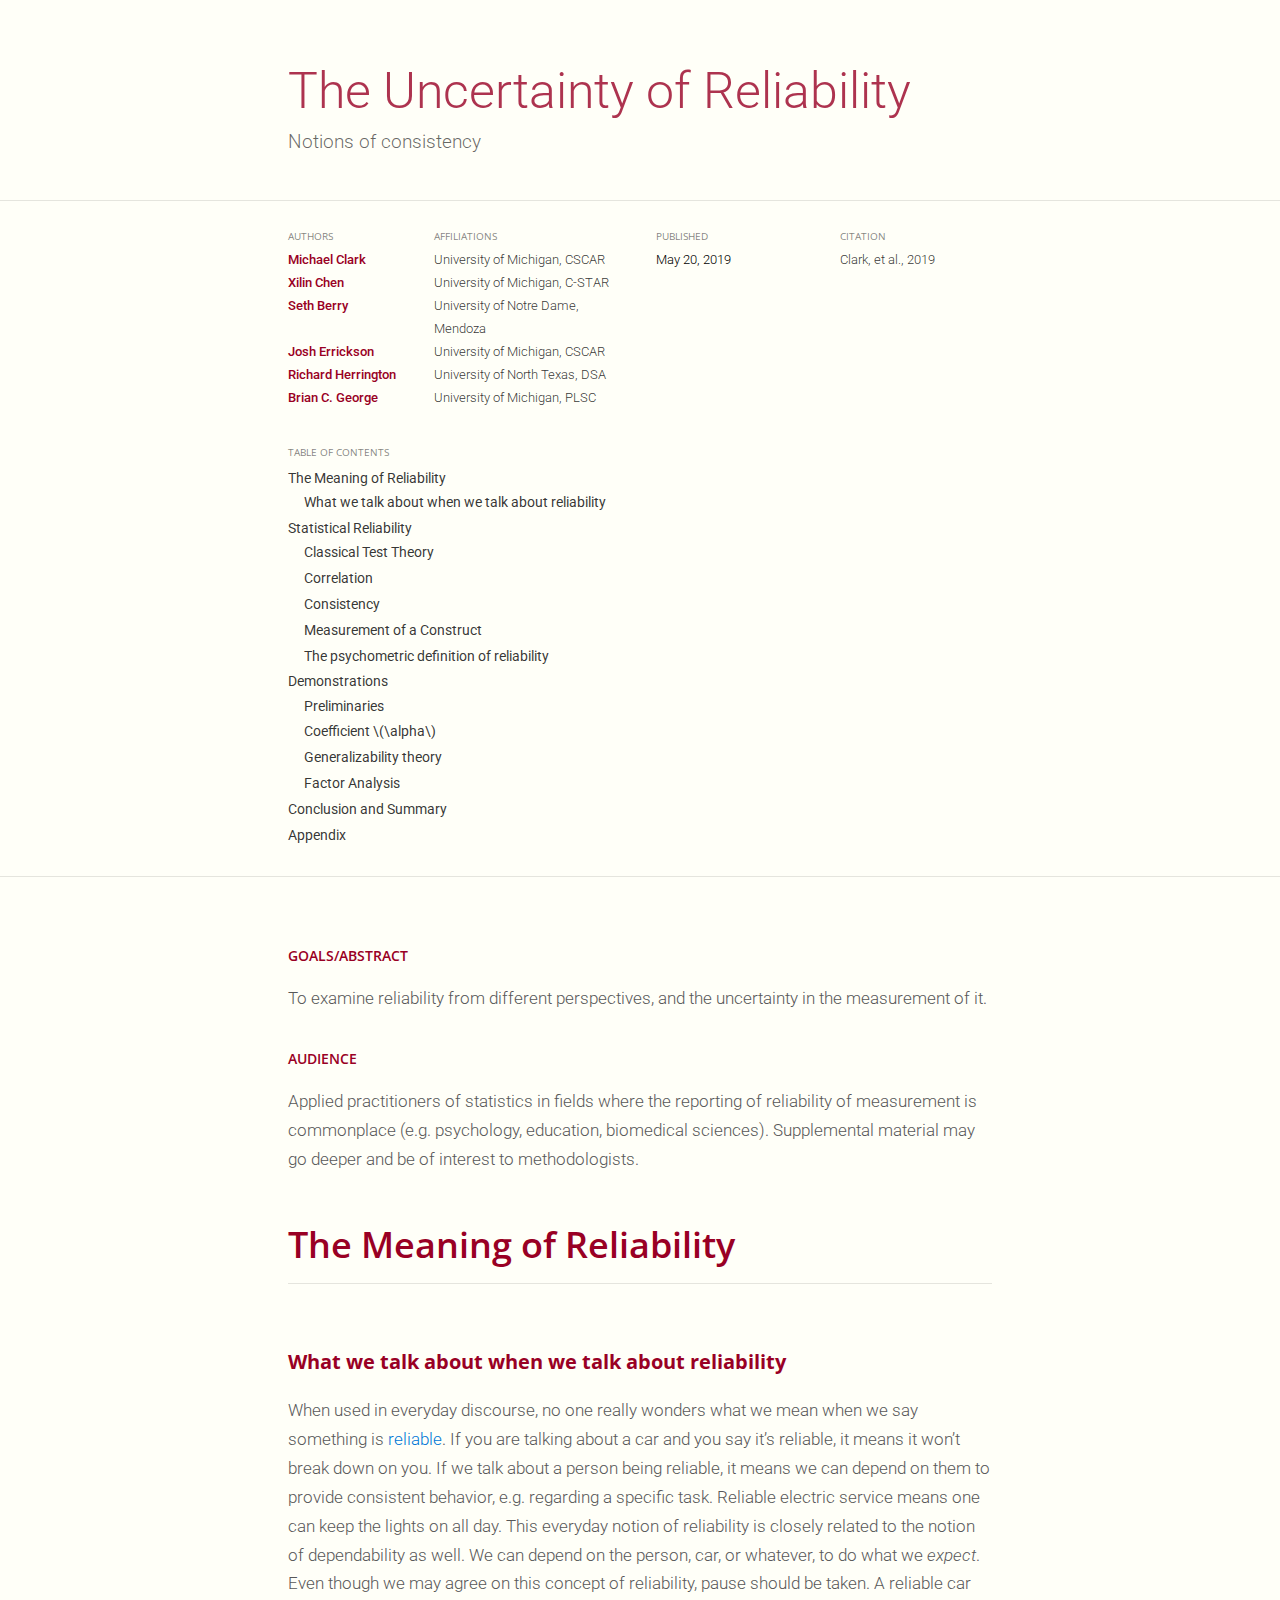
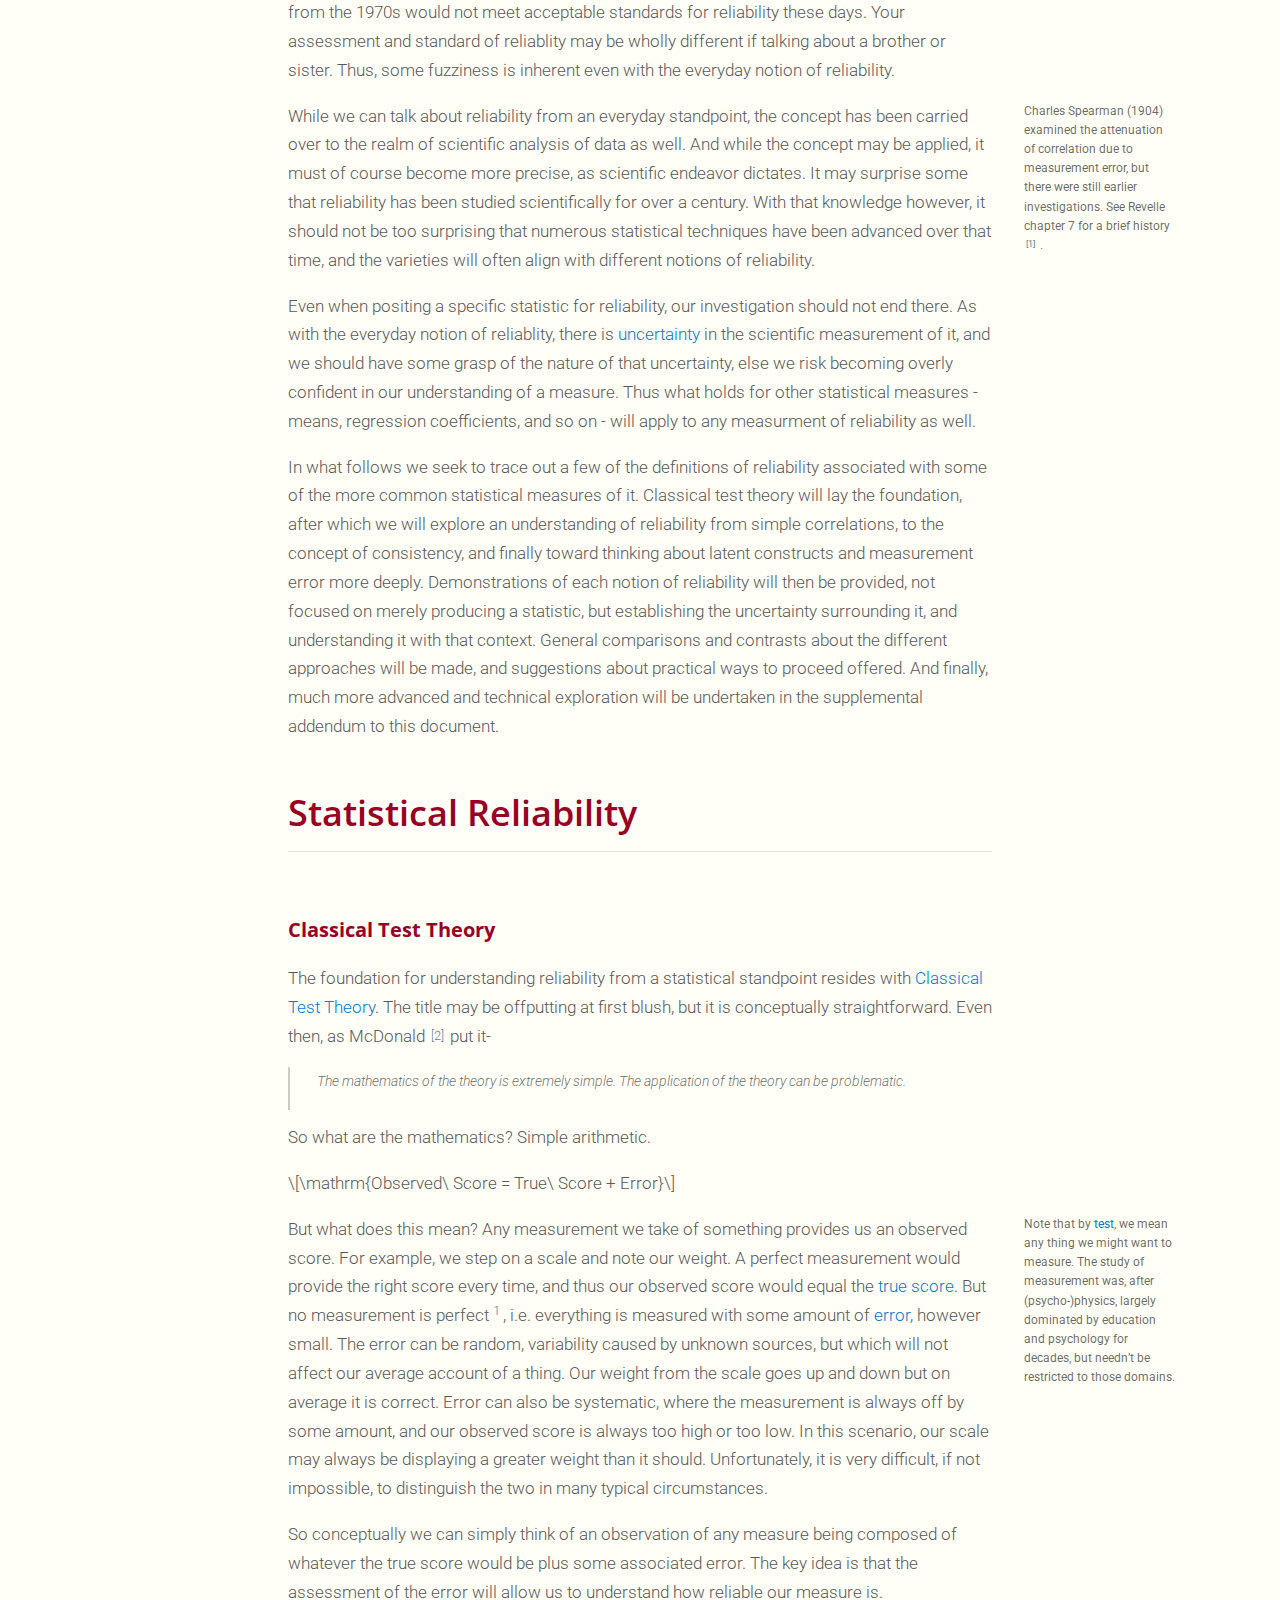
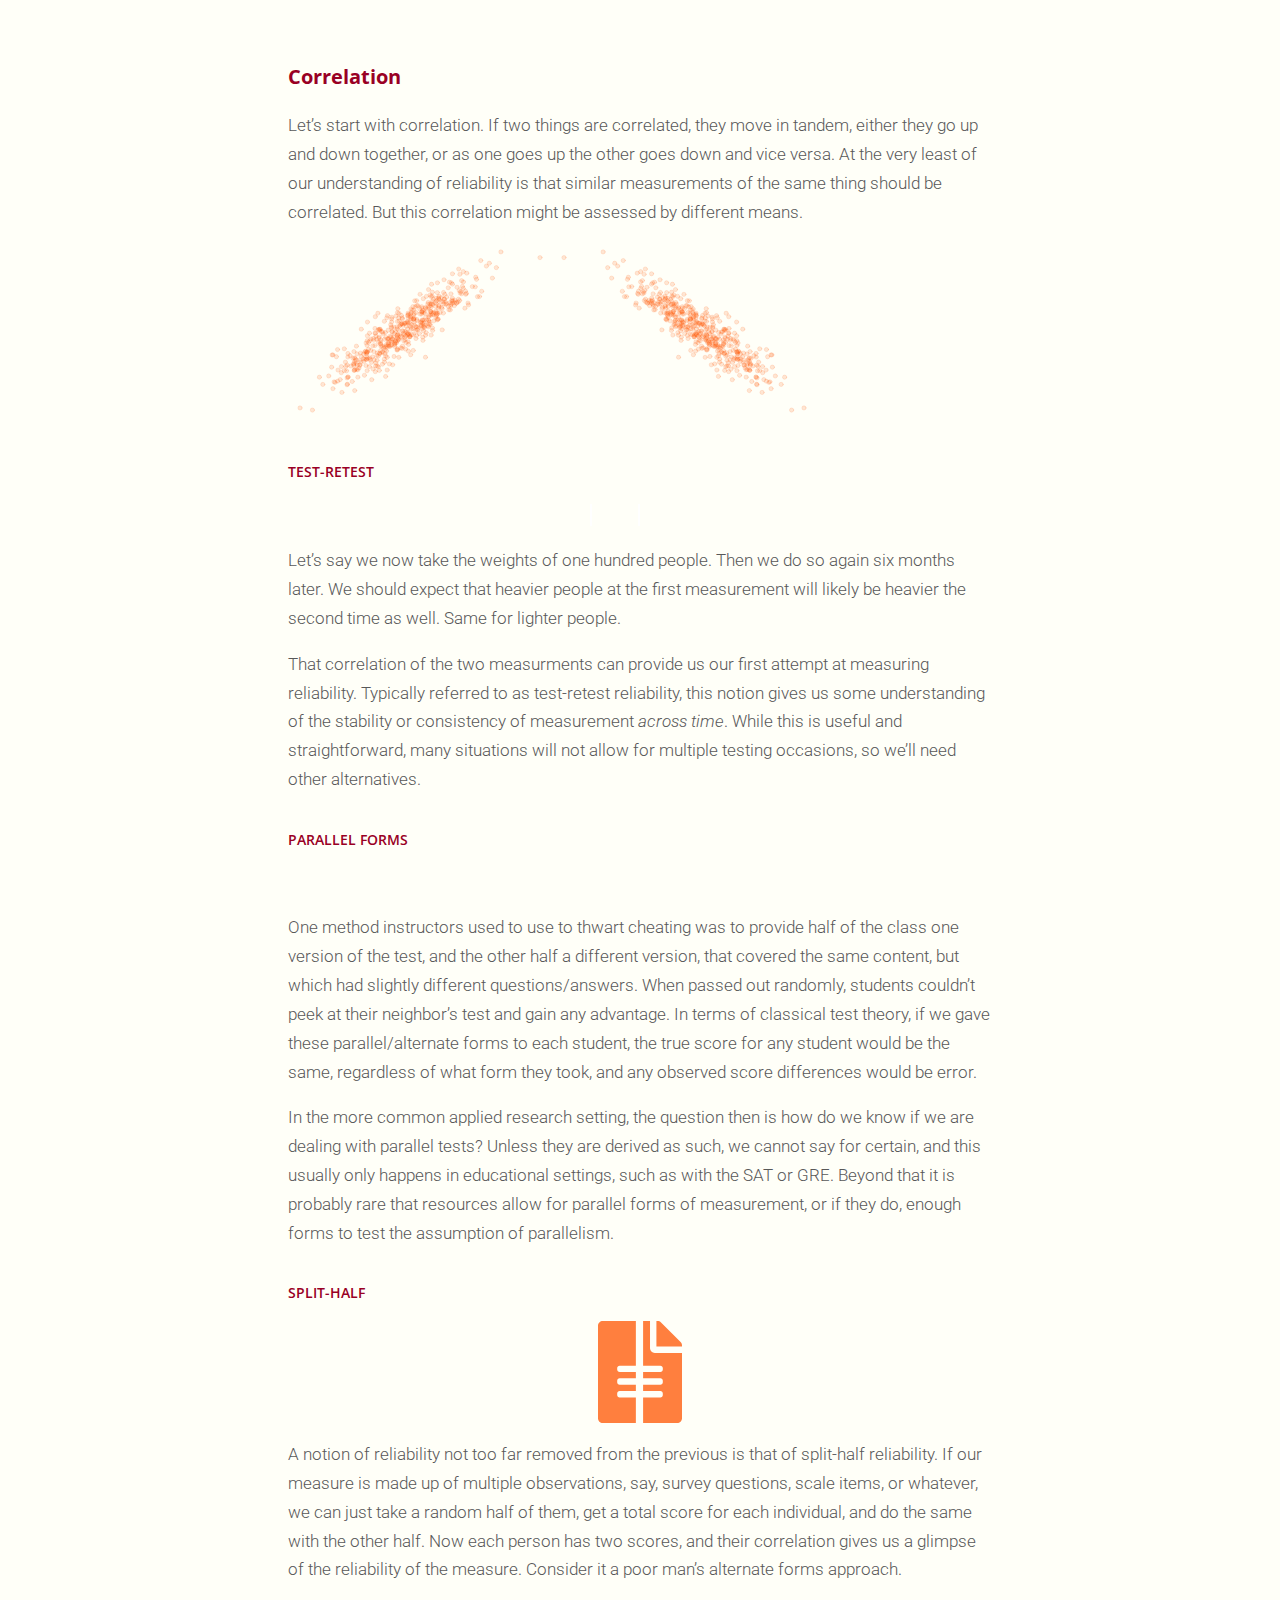
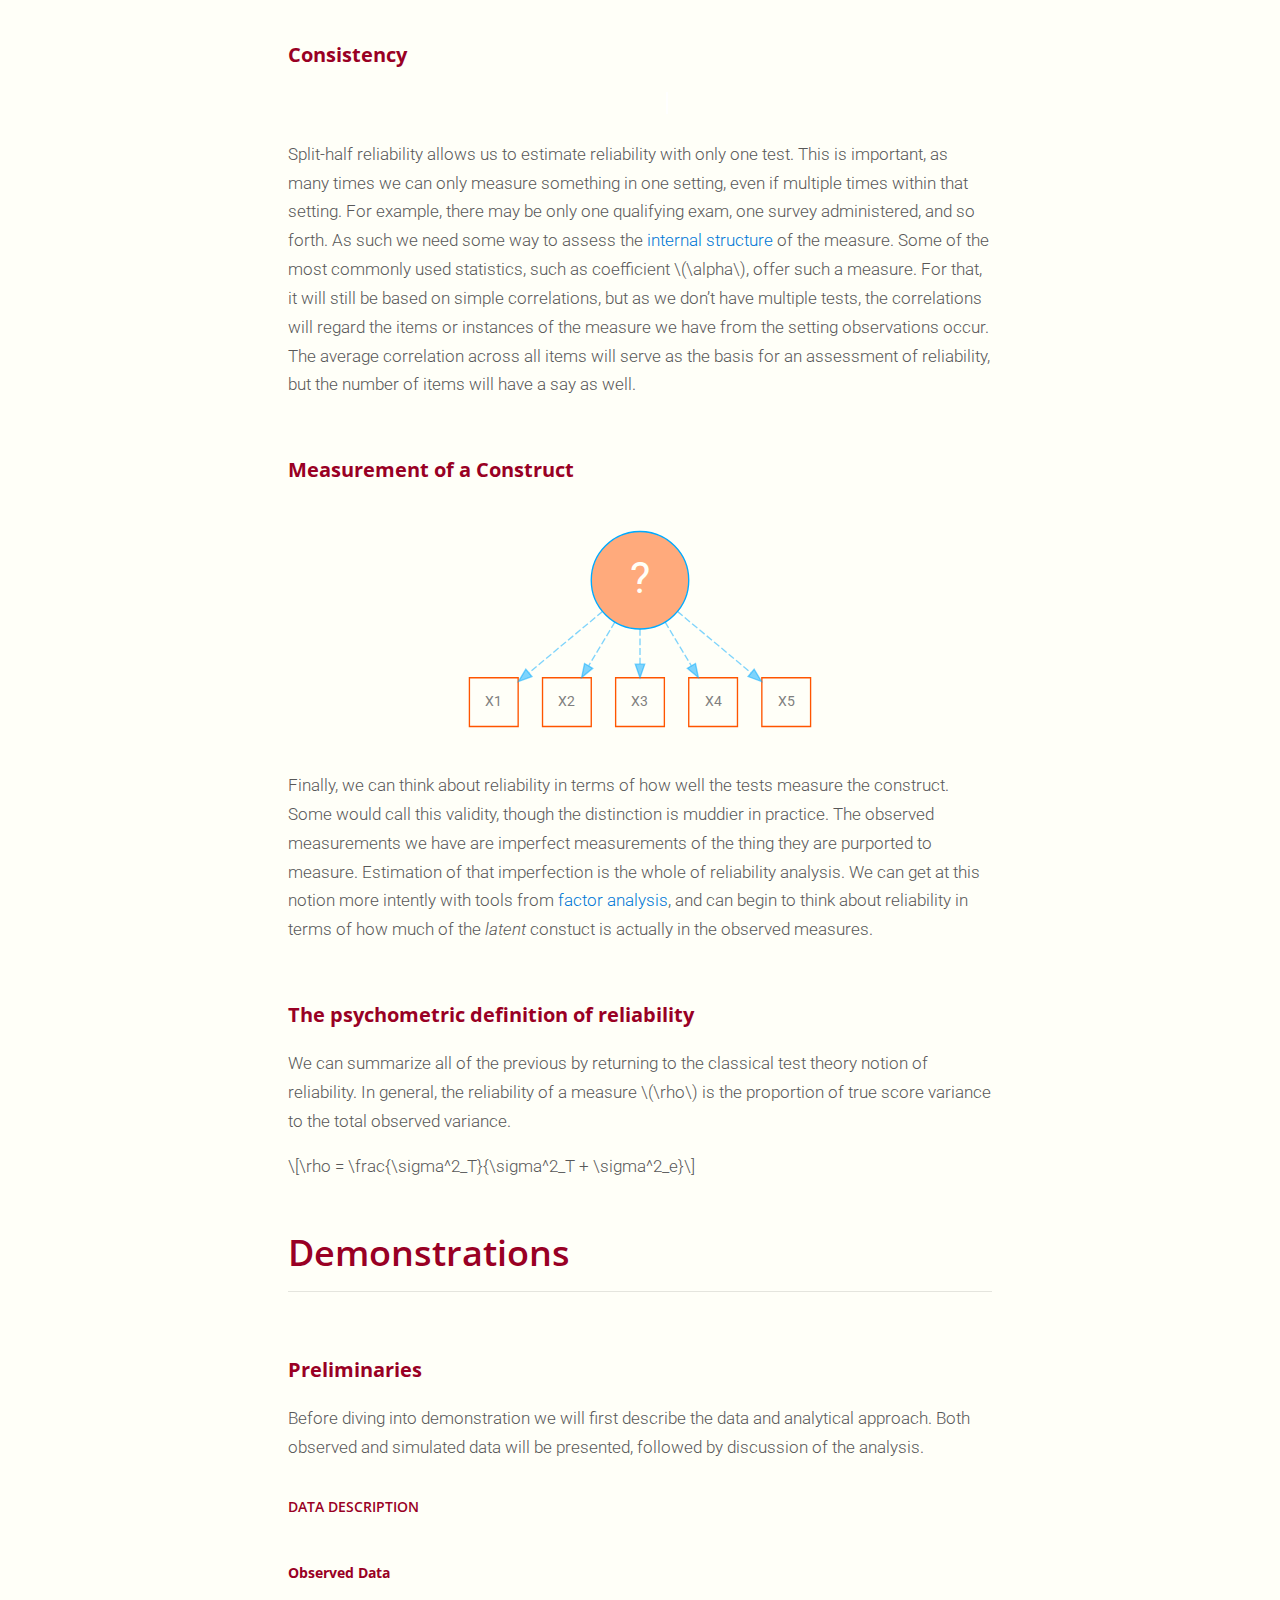
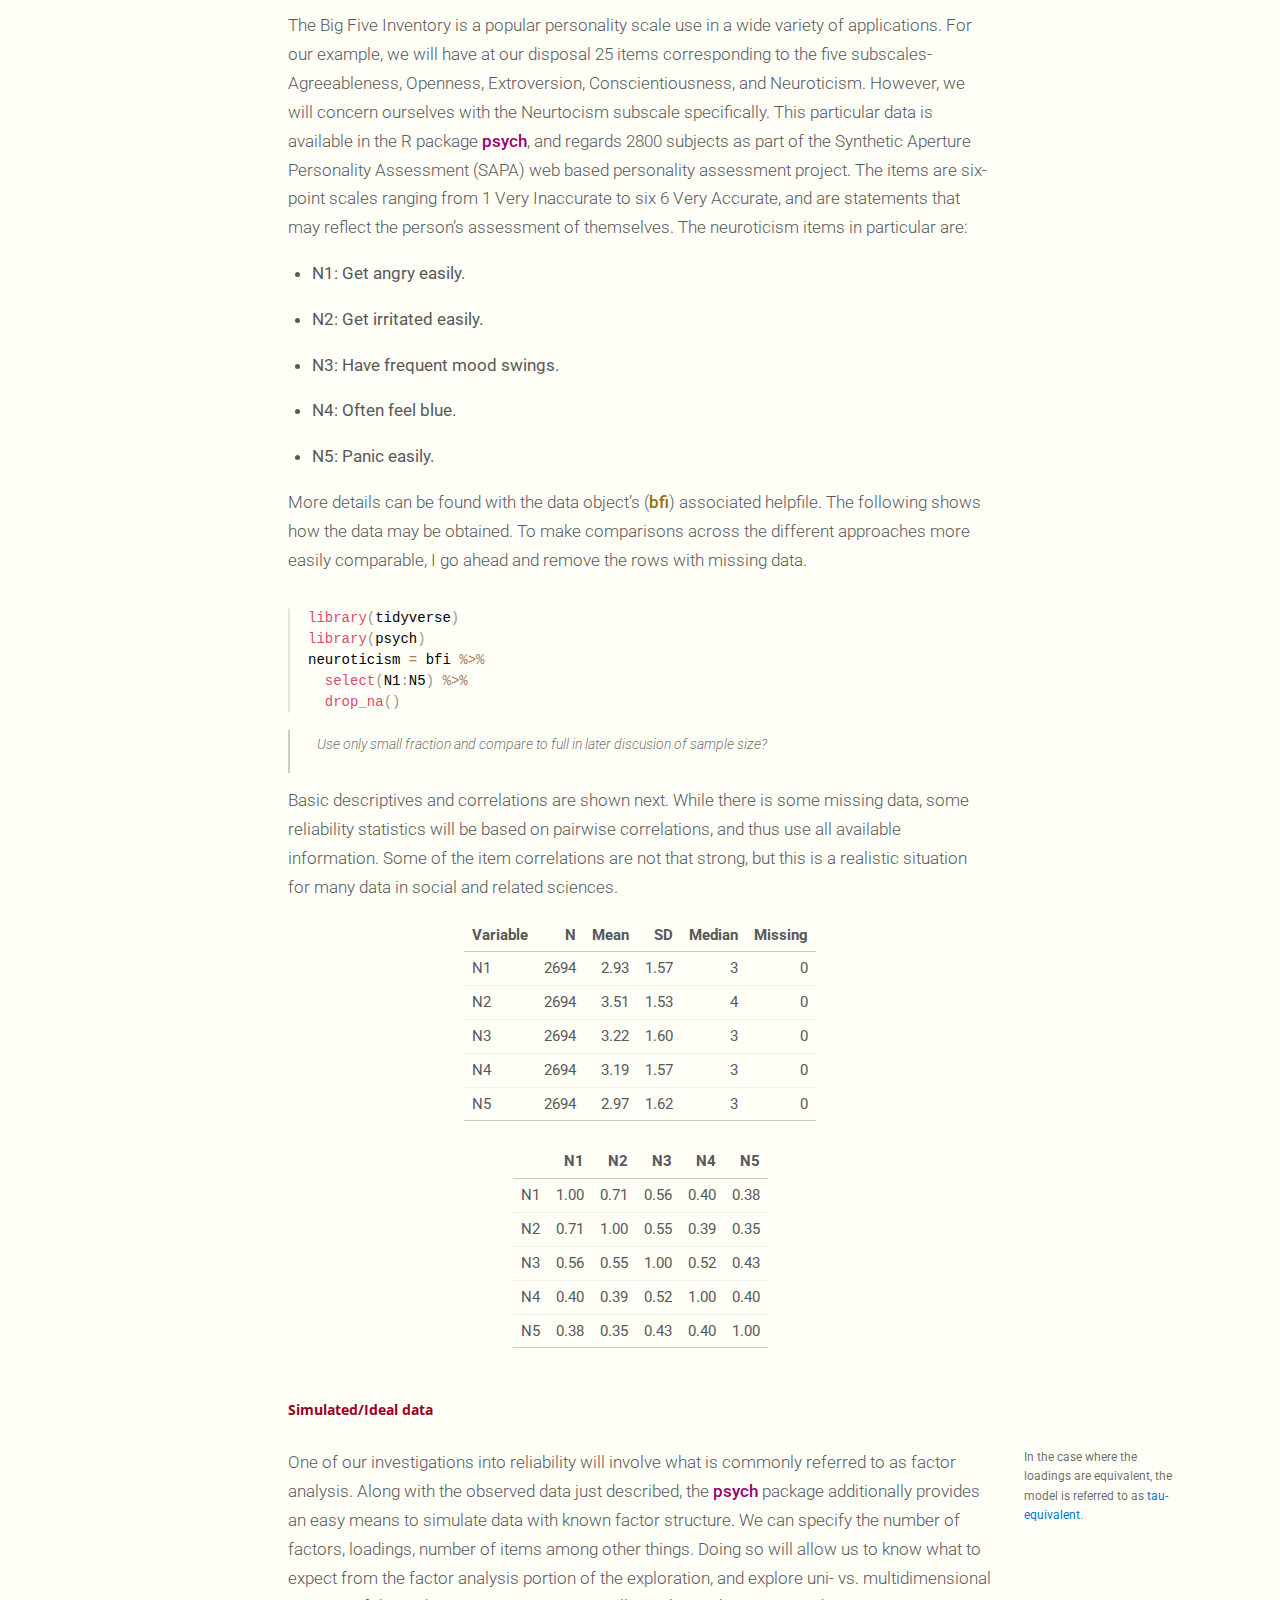
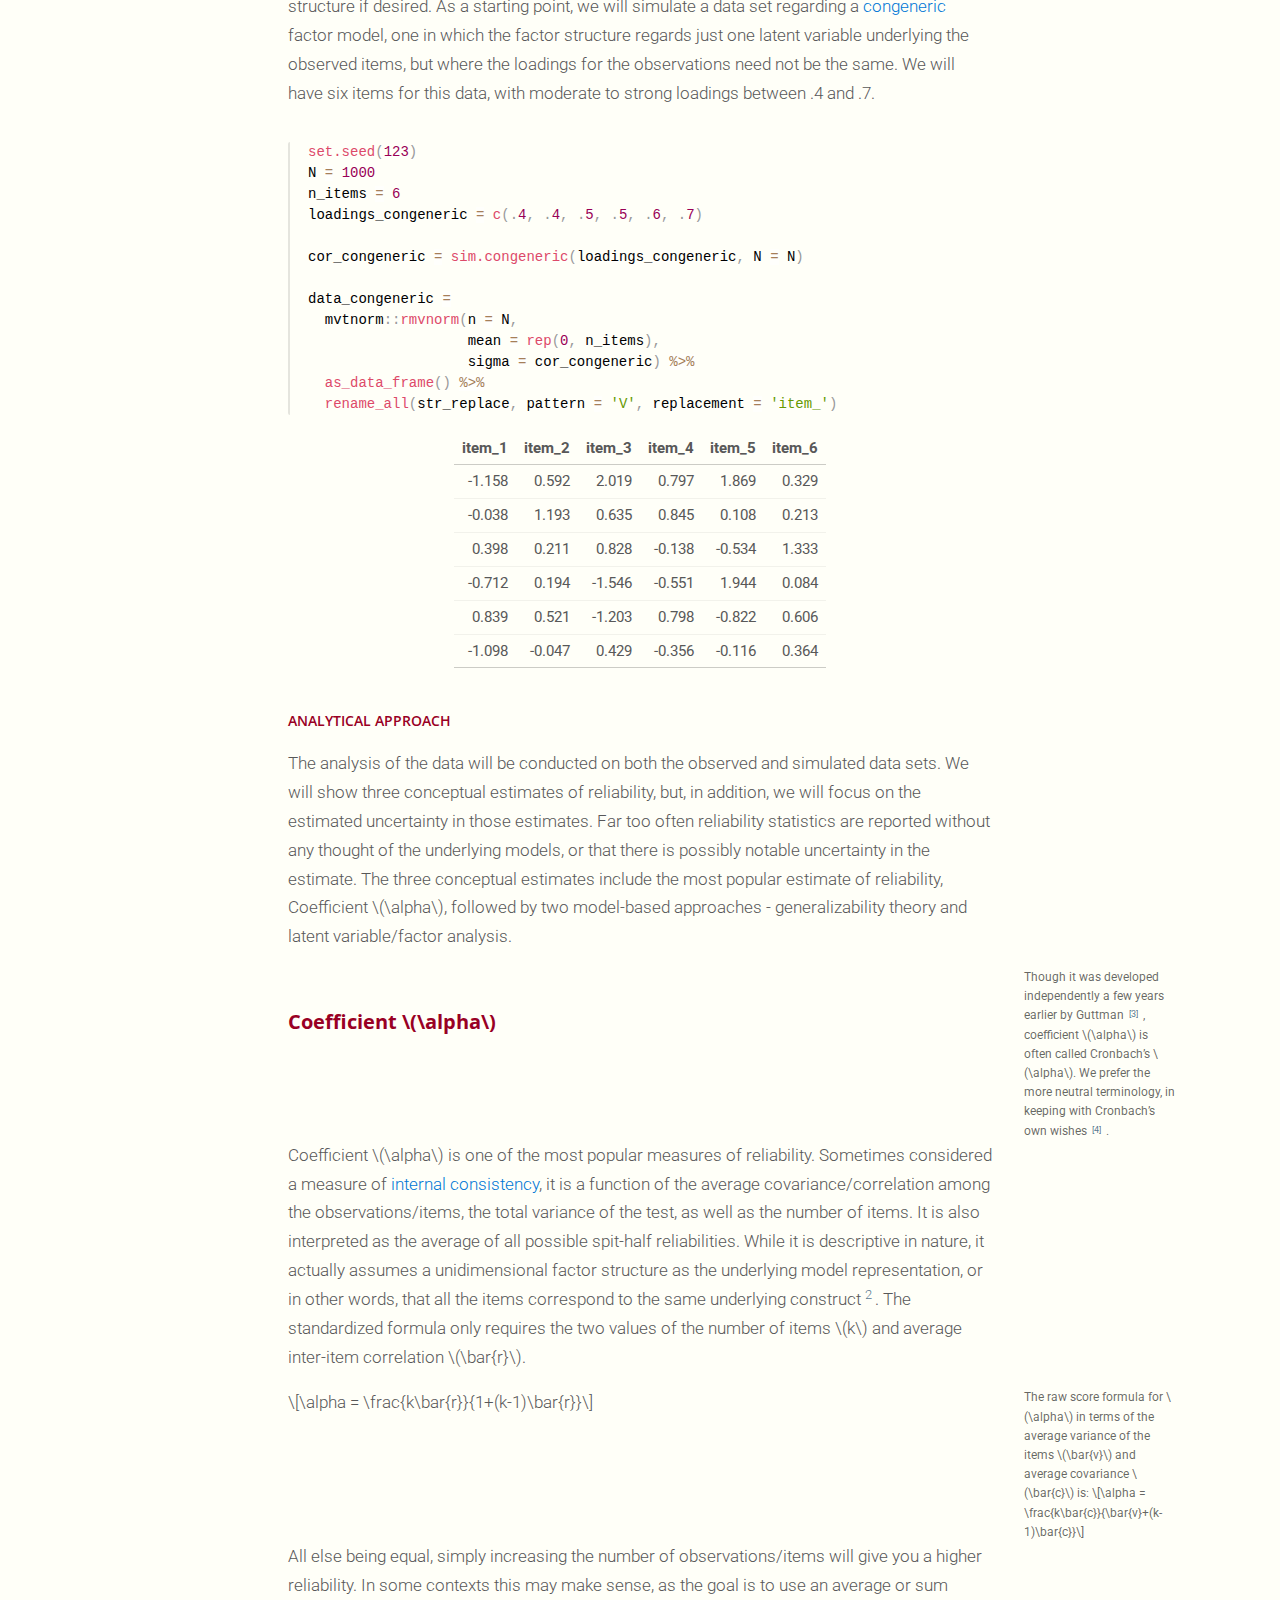
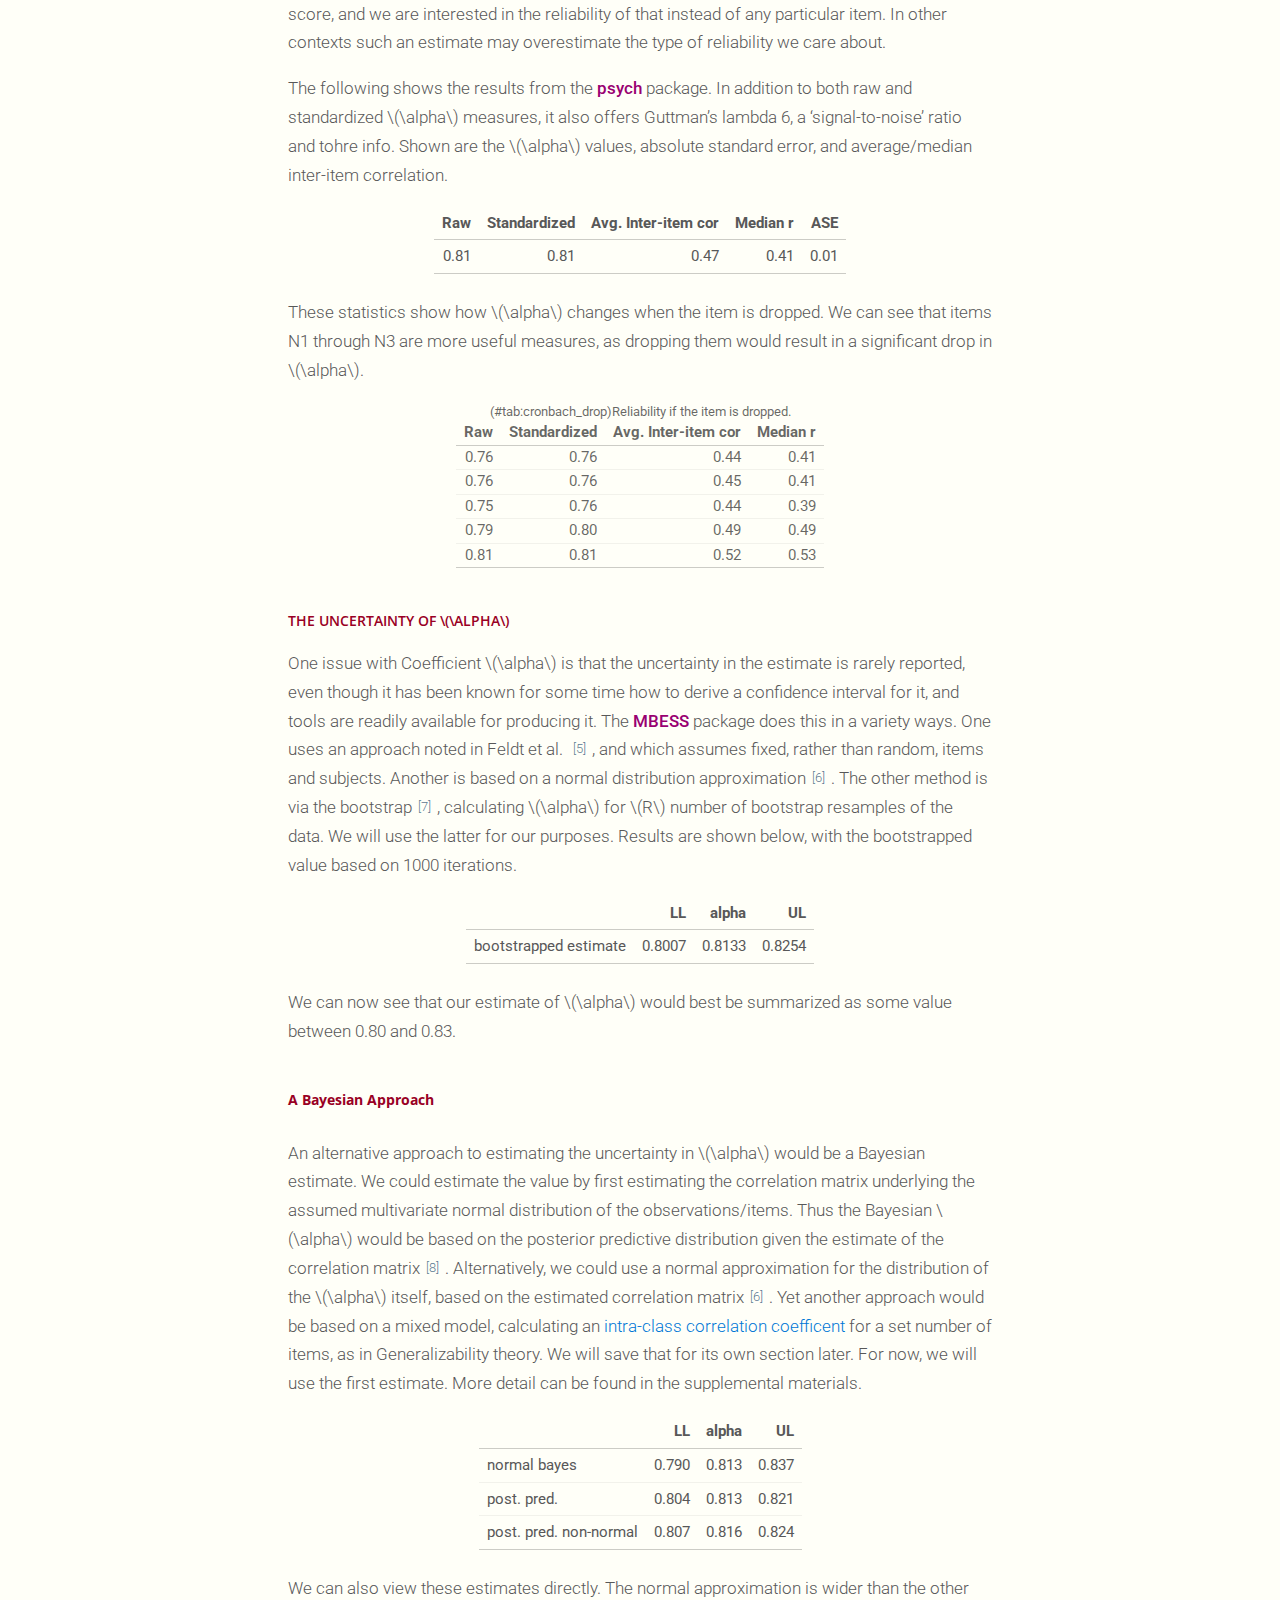
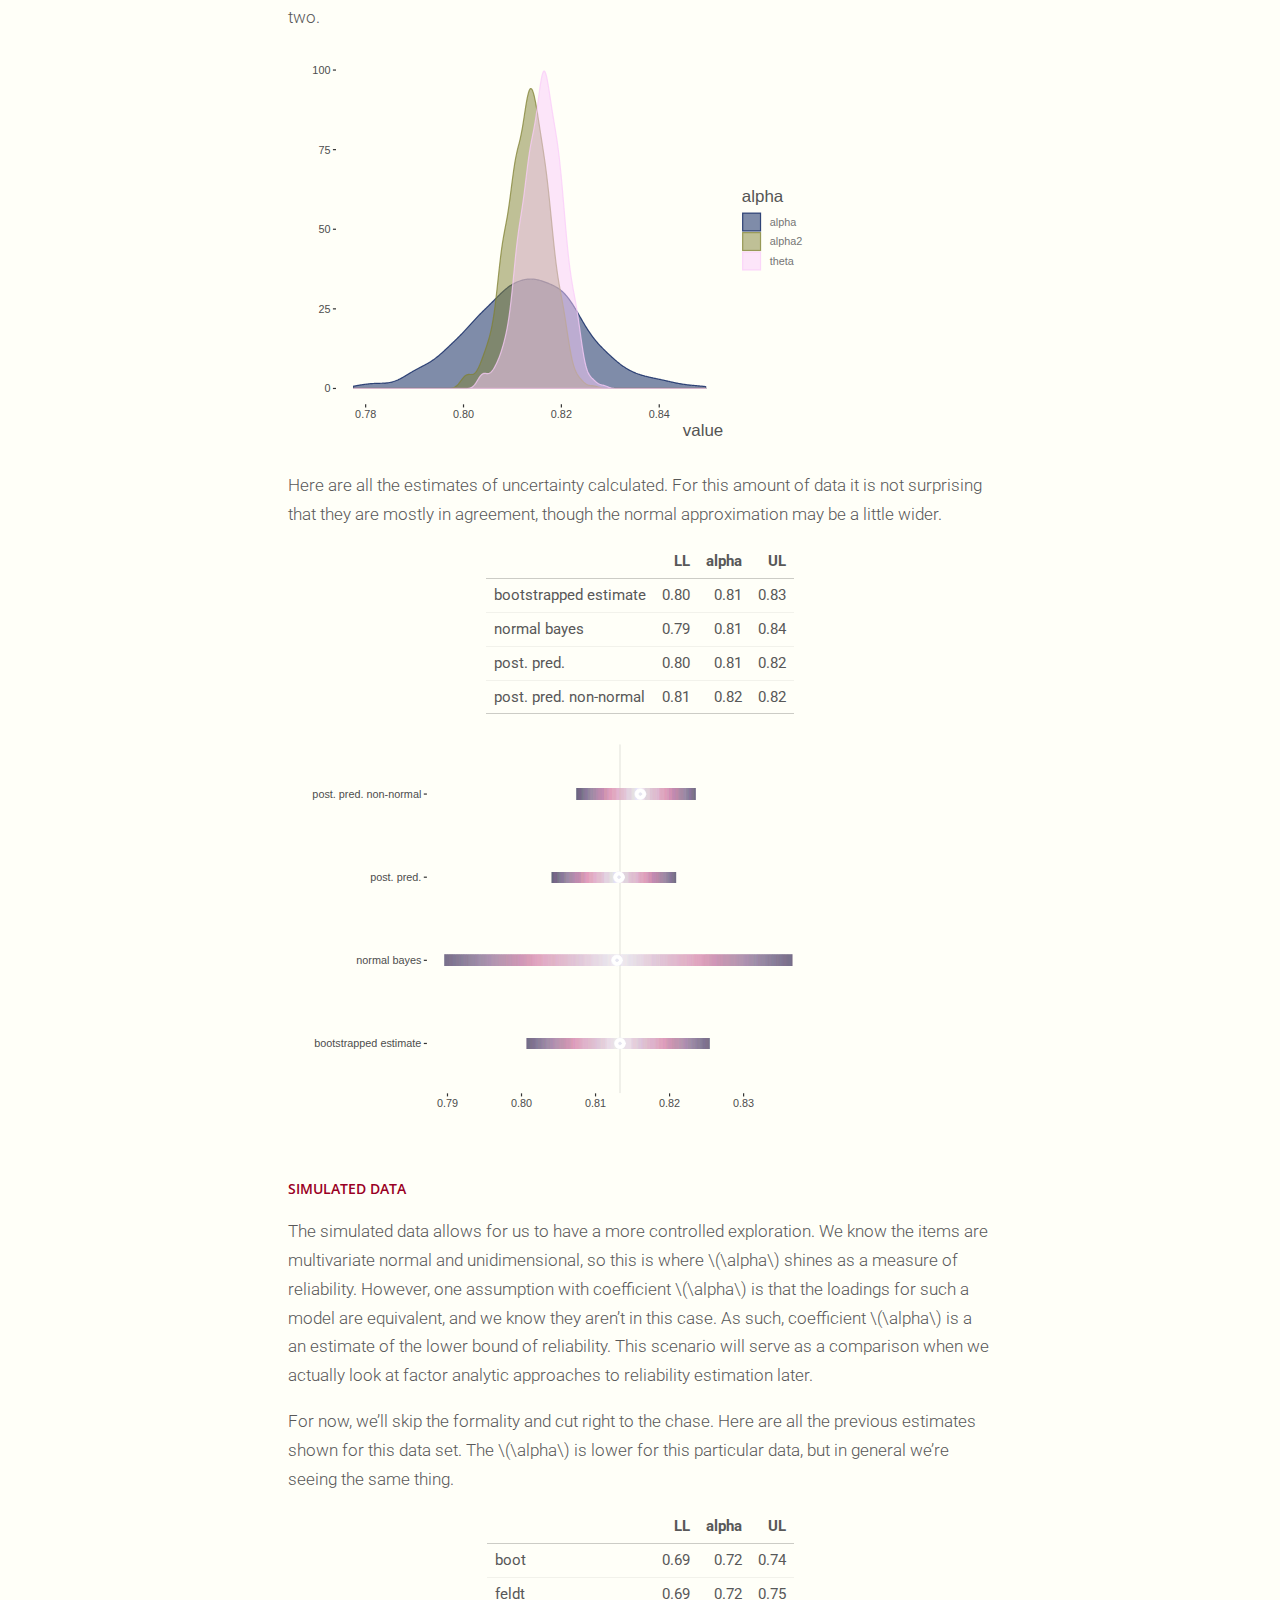
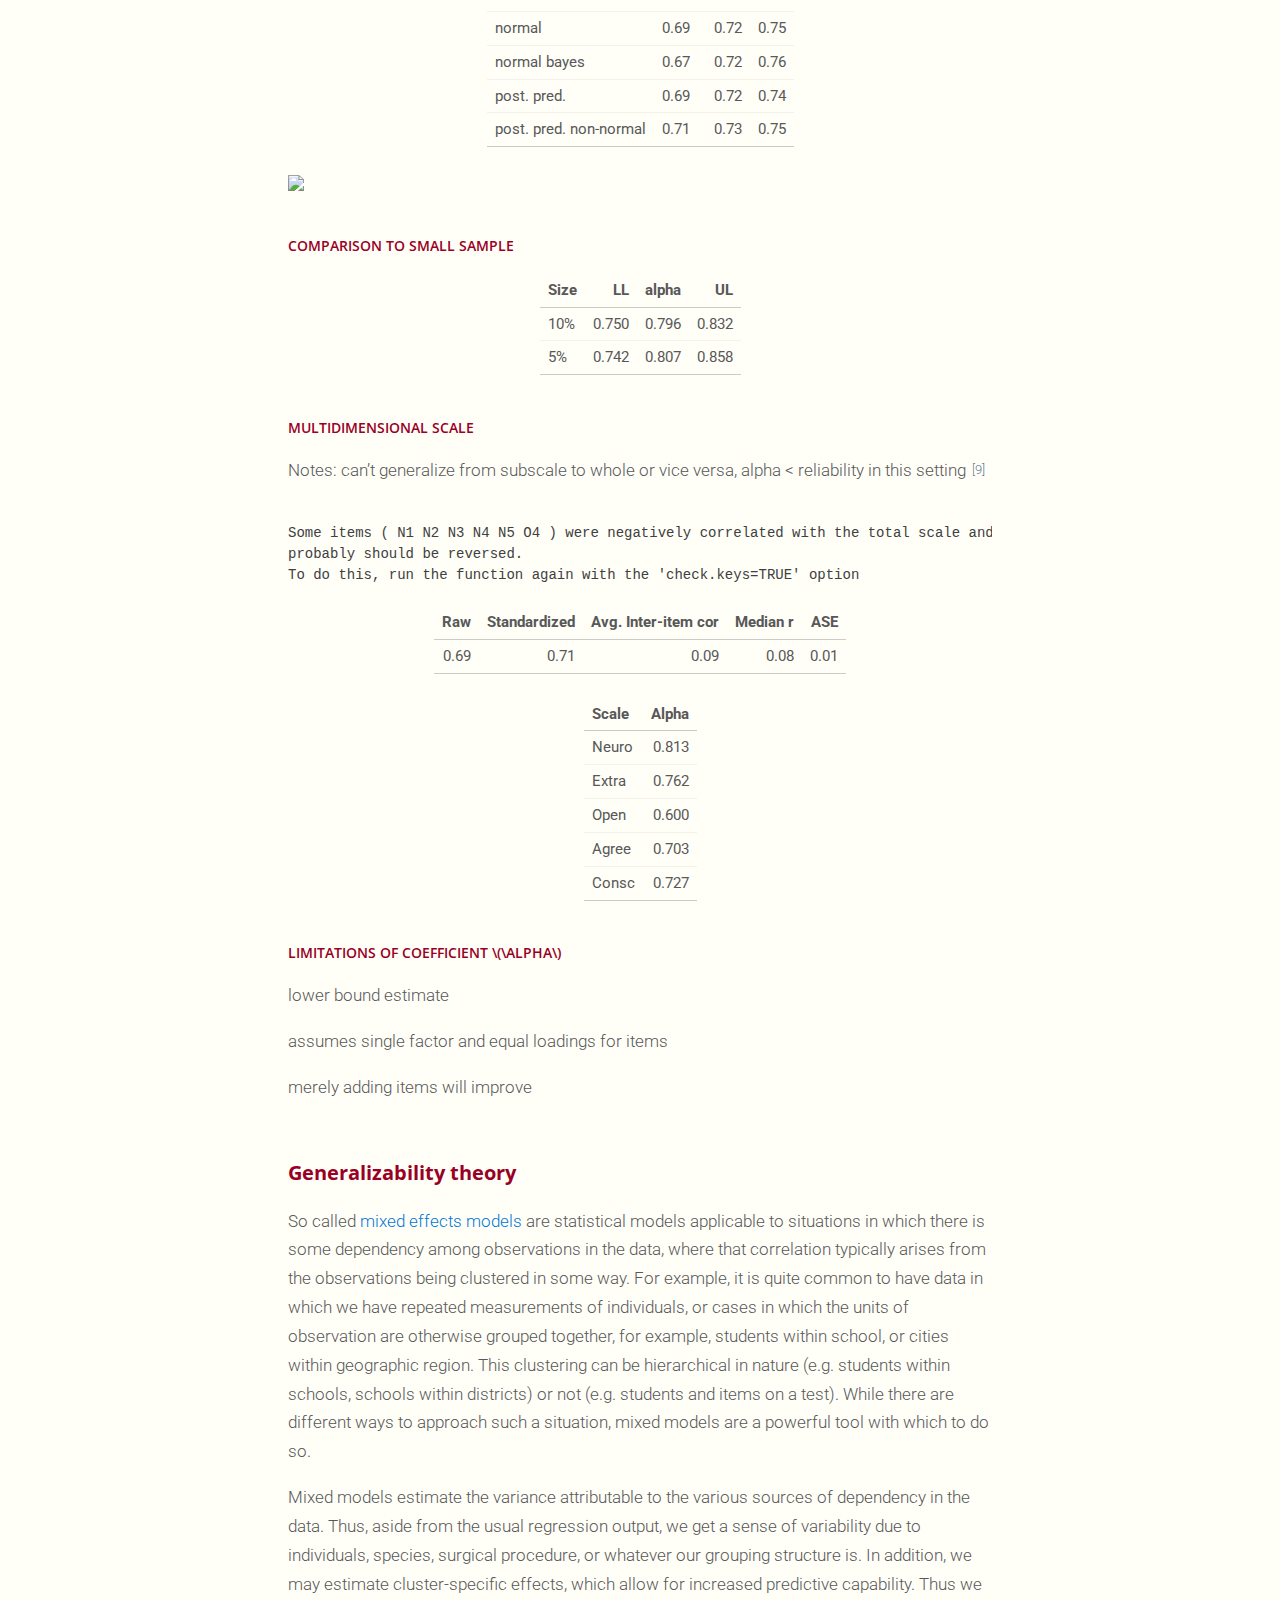
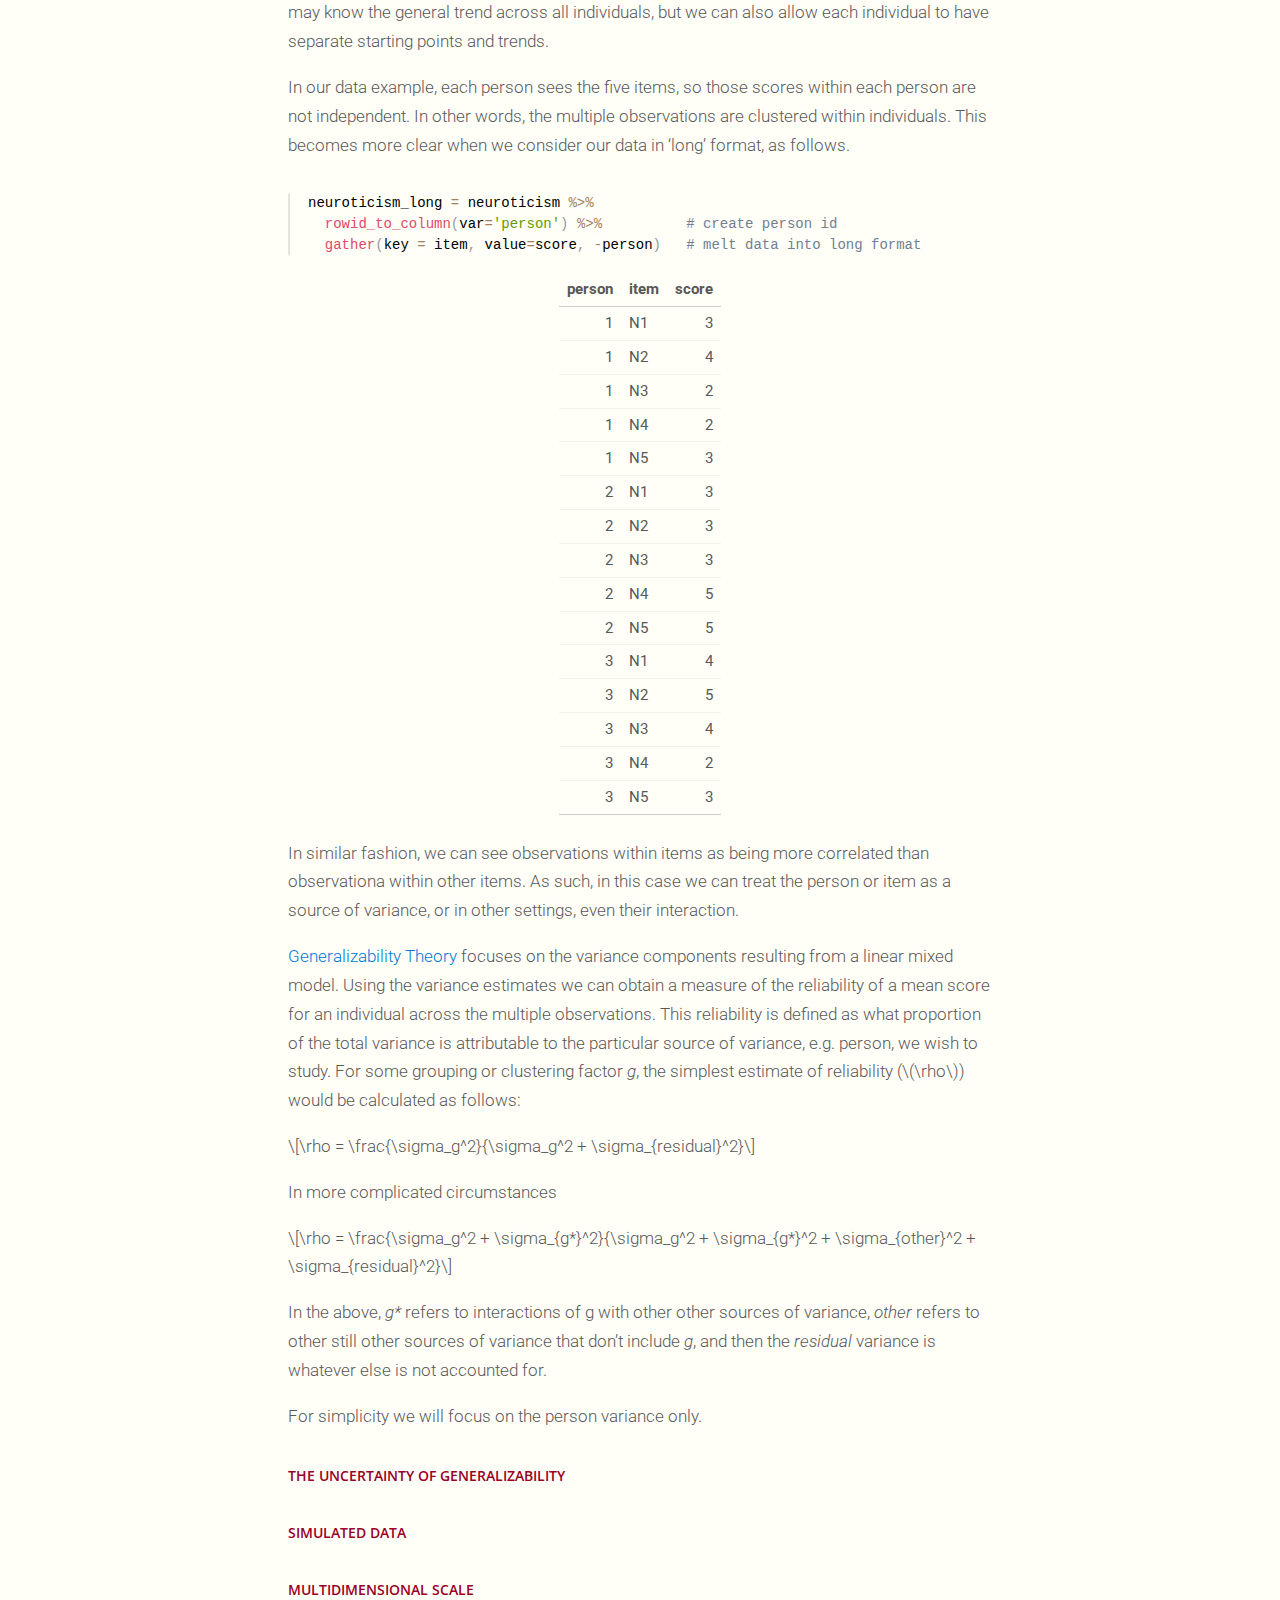
==== docs/index.html @ 82d47120 "return with minor cleanup" ====
<!DOCTYPE html>

<html xmlns="http://www.w3.org/1999/xhtml" lang="" xml:lang="">

<head>
  <meta charset="utf-8"/>
  <meta name="viewport" content="width=device-width, initial-scale=1"/>
  <meta http-equiv="X-UA-Compatible" content="IE=Edge,chrome=1"/>
  <meta name="generator" content="distill" />

  <style type="text/css">
  /* Hide doc at startup (prevent jankiness while JS renders/transforms) */
  body {
    visibility: hidden;
  }
  </style>

 <!--radix_placeholder_import_source-->
 <!--/radix_placeholder_import_source-->

  <!--radix_placeholder_meta_tags-->
  <title>reliability: The Uncertainty of Reliability</title>
  
  <meta property="description" itemprop="description" content="Notions of consistency"/>
  
  
  <!--  https://schema.org/Article -->
  <meta property="article:published" itemprop="datePublished" content="2019-05-20"/>
  <meta property="article:created" itemprop="dateCreated" content="2019-05-20"/>
  <meta name="article:author" content="Michael Clark"/>
  <meta name="article:author" content="Xilin Chen"/>
  <meta name="article:author" content="Seth Berry"/>
  <meta name="article:author" content="Josh Errickson"/>
  <meta name="article:author" content="Richard Herrington"/>
  <meta name="article:author" content="Brian C. George"/>
  
  <!--  https://developers.facebook.com/docs/sharing/webmasters#markup -->
  <meta property="og:title" content="reliability: The Uncertainty of Reliability"/>
  <meta property="og:type" content="article"/>
  <meta property="og:description" content="Notions of consistency"/>
  <meta property="og:locale" content="en_US"/>
  <meta property="og:site_name" content="reliability"/>
  
  <!--  https://dev.twitter.com/cards/types/summary -->
  <meta property="twitter:card" content="summary"/>
  <meta property="twitter:title" content="reliability: The Uncertainty of Reliability"/>
  <meta property="twitter:description" content="Notions of consistency"/>
  
  <!--  https://scholar.google.com/intl/en/scholar/inclusion.html#indexing -->
  <meta name="citation_title" content="reliability: The Uncertainty of Reliability"/>
  <meta name="citation_fulltext_html_url" content="https://m-clark.github.io/reliability"/>
  <meta name="citation_online_date" content="2019/05/20"/>
  <meta name="citation_publication_date" content="2019/05/20"/>
  <meta name="citation_author" content="Michael Clark"/>
  <meta name="citation_author_institution" content="University of Michigan, CSCAR"/>
  <meta name="citation_author" content="Xilin Chen"/>
  <meta name="citation_author_institution" content="University of Michigan, C-STAR"/>
  <meta name="citation_author" content="Seth Berry"/>
  <meta name="citation_author_institution" content="University of Notre Dame, Mendoza"/>
  <meta name="citation_author" content="Josh Errickson"/>
  <meta name="citation_author_institution" content="University of Michigan, CSCAR"/>
  <meta name="citation_author" content="Richard Herrington"/>
  <meta name="citation_author_institution" content="University of North Texas, DSA"/>
  <meta name="citation_author" content="Brian C. George"/>
  <meta name="citation_author_institution" content="University of Michigan, PLSC"/>
  <!--/radix_placeholder_meta_tags-->
  
  <!--radix_placeholder_rmarkdown_metadata-->
  
  <script type="text/json" id="radix-rmarkdown-metadata">
  {"type":"list","attributes":{"names":{"type":"character","attributes":{},"value":["title","description","author","date","bibliography","output","repository_url","citation_url"]}},"value":[{"type":"character","attributes":{},"value":["The Uncertainty of Reliability"]},{"type":"character","attributes":{},"value":["Notions of consistency\n"]},{"type":"list","attributes":{},"value":[{"type":"list","attributes":{"names":{"type":"character","attributes":{},"value":["name","url","affiliation","affiliation_url"]}},"value":[{"type":"character","attributes":{},"value":["Michael Clark"]},{"type":"character","attributes":{},"value":["https://m-clark.github.io"]},{"type":"character","attributes":{},"value":["University of Michigan, CSCAR"]},{"type":"character","attributes":{},"value":["https://cscar.research.umich.edu/"]}]},{"type":"list","attributes":{"names":{"type":"character","attributes":{},"value":["name","url","affiliation","affiliation_url"]}},"value":[{"type":"character","attributes":{},"value":["Xilin Chen"]},{"type":"character","attributes":{},"value":["https://www.procedurallearning.org/"]},{"type":"character","attributes":{},"value":["University of Michigan, C-STAR"]},{"type":"character","attributes":{},"value":["https://www.procedurallearning.org/"]}]},{"type":"list","attributes":{"names":{"type":"character","attributes":{},"value":["name","url","affiliation","affiliation_url"]}},"value":[{"type":"character","attributes":{},"value":["Seth Berry"]},{"type":"character","attributes":{},"value":["https://mendoza.nd.edu/research-and-faculty/directory/seth-berry/"]},{"type":"character","attributes":{},"value":["University of Notre Dame, Mendoza"]},{"type":"character","attributes":{},"value":["https://mendoza.nd.edu/"]}]},{"type":"list","attributes":{"names":{"type":"character","attributes":{},"value":["name","url","affiliation","affiliation_url"]}},"value":[{"type":"character","attributes":{},"value":["Josh Errickson"]},{"type":"character","attributes":{},"value":["https://errickson.net/"]},{"type":"character","attributes":{},"value":["University of Michigan, CSCAR"]},{"type":"character","attributes":{},"value":["https://cscar.research.umich.edu/"]}]},{"type":"list","attributes":{"names":{"type":"character","attributes":{},"value":["name","url","affiliation","affiliation_url"]}},"value":[{"type":"character","attributes":{},"value":["Richard Herrington"]},{"type":"character","attributes":{},"value":["https://errickson.net/"]},{"type":"character","attributes":{},"value":["University of North Texas, DSA"]},{"type":"character","attributes":{},"value":["https://it.unt.edu/research/"]}]},{"type":"list","attributes":{"names":{"type":"character","attributes":{},"value":["name","url","affiliation","affiliation_url"]}},"value":[{"type":"character","attributes":{},"value":["Brian C. George"]},{"type":"character","attributes":{},"value":["https://www.procedurallearning.org/"]},{"type":"character","attributes":{},"value":["University of Michigan, PLSC"]},{"type":"character","attributes":{},"value":["https://www.procedurallearning.org/"]}]}]},{"type":"character","attributes":{},"value":["2019-05-20"]},{"type":"character","attributes":{},"value":["measurement.bib"]},{"type":"list","attributes":{"names":{"type":"character","attributes":{},"value":["distill::distill_article"]}},"value":[{"type":"list","attributes":{"names":{"type":"character","attributes":{},"value":["css","toc"]}},"value":[{"type":"character","attributes":{},"value":["radix.css"]},{"type":"logical","attributes":{},"value":[true]}]}]},{"type":"character","attributes":{},"value":["https://github.com/m-clark/reliability"]},{"type":"character","attributes":{},"value":["https://m-clark.github.io/reliability"]}]}
  </script>
  <!--/radix_placeholder_rmarkdown_metadata-->
  <!--radix_placeholder_navigation_in_header-->
  <!--/radix_placeholder_navigation_in_header-->
  <!--radix_placeholder_distill-->
  
  <style type="text/css">
  
  body {
    background-color: white;
  }
  
  .pandoc-table {
    width: 100%;
  }
  
  .pandoc-table>caption {
    margin-bottom: 10px;
  }
  
  .pandoc-table th:not([align]) {
    text-align: left;
  }
  
  .pagedtable-footer {
    font-size: 15px;
  }
  
  .html-widget {
    margin-bottom: 2.0em;
  }
  
  .l-screen-inset {
    padding-right: 16px;
  }
  
  .l-screen .caption {
    margin-left: 10px;
  }
  
  .shaded {
    background: rgb(247, 247, 247);
    padding-top: 20px;
    padding-bottom: 20px;
    border-top: 1px solid rgba(0, 0, 0, 0.1);
    border-bottom: 1px solid rgba(0, 0, 0, 0.1);
  }
  
  .shaded .html-widget {
    margin-bottom: 0;
    border: 1px solid rgba(0, 0, 0, 0.1);
  }
  
  .shaded .shaded-content {
    background: white;
  }
  
  .text-output {
    margin-top: 0;
    line-height: 1.5em;
  }
  
  .hidden {
    display: none !important;
  }
  
  d-article {
    padding-bottom: 30px;
  }
  
  d-appendix {
    padding-top: 30px;
  }
  
  d-article>p>img {
    width: 100%;
  }
  
  d-article iframe {
    border: 1px solid rgba(0, 0, 0, 0.1);
    margin-bottom: 2.0em;
    width: 100%;
  }
  
  figure img.external {
    background: white;
    border: 1px solid rgba(0, 0, 0, 0.1);
    box-shadow: 0 1px 8px rgba(0, 0, 0, 0.1);
    padding: 18px;
    box-sizing: border-box;
  }
  
  /* CSS for table of contents */
  
  .d-toc {
    color: rgba(0,0,0,0.8);
    font-size: 0.8em;
    line-height: 1em;
  }
  
  .d-toc-header {
    font-size: 0.6rem;
    font-weight: 400;
    color: rgba(0, 0, 0, 0.5);
    text-transform: uppercase;
    margin-top: 0;
    margin-bottom: 1.3em;
  }
  
  .d-toc a {
    border-bottom: none;
  }
  
  .d-toc ul {
    padding-left: 0;
  }
  
  .d-toc li>ul {
    padding-top: 0.8em;
    padding-left: 16px;
    margin-bottom: 0.6em;
  }
  
  .d-toc ul,
  .d-toc li {
    list-style-type: none;
  }
  
  .d-toc li {
    margin-bottom: 0.9em;
  }
  
  .d-toc-separator {
    margin-top: 20px;
    margin-bottom: 2em;
  }
  
  .d-article-with-toc {
    border-top: none;
    padding-top: 0;
  }
  
  
  
  /* Tweak code blocks (note that this CSS is repeated above in an injection
     into the d-code shadow dom) */
  
  d-code {
    overflow-x: auto !important;
  }
  
  pre.d-code code.d-code {
    padding-left: 10px;
    font-size: 12px;
    border-left: 2px solid rgba(0,0,0,0.1);
  }
  
  pre.text-output {
  
    font-size: 12px;
    color: black;
    background: none;
    font-family: Consolas, Monaco, 'Andale Mono', 'Ubuntu Mono', monospace;
    text-align: left;
    white-space: pre;
    word-spacing: normal;
    word-break: normal;
    word-wrap: normal;
    line-height: 1.5;
  
    -moz-tab-size: 4;
    -o-tab-size: 4;
    tab-size: 4;
  
    -webkit-hyphens: none;
    -moz-hyphens: none;
    -ms-hyphens: none;
    hyphens: none;
  }
  
  @media(min-width: 768px) {
  
  d-code {
    overflow-x: visible !important;
  }
  
  pre.d-code code.d-code  {
      padding-left: 18px;
      font-size: 14px;
  }
  pre.text-output {
    font-size: 14px;
  }
  }
  
  /* Figure */
  
  .figure {
    position: relative;
    margin-bottom: 2.5em;
    margin-top: 1.5em;
  }
  
  .figure img {
    width: 100%;
  }
  
  .figure .caption {
    color: rgba(0, 0, 0, 0.6);
    font-size: 12px;
    line-height: 1.5em;
  }
  
  .figure img.external {
    background: white;
    border: 1px solid rgba(0, 0, 0, 0.1);
    box-shadow: 0 1px 8px rgba(0, 0, 0, 0.1);
    padding: 18px;
    box-sizing: border-box;
  }
  
  .figure .caption a {
    color: rgba(0, 0, 0, 0.6);
  }
  
  .figure .caption b,
  .figure .caption strong, {
    font-weight: 600;
    color: rgba(0, 0, 0, 1.0);
  }
  
  
  
  /* Tweak 1000px media break to show more text */
  
  @media(min-width: 1000px) {
    .base-grid,
    distill-header,
    d-title,
    d-abstract,
    d-article,
    d-appendix,
    distill-appendix,
    d-byline,
    d-footnote-list,
    d-citation-list,
    distill-footer {
      grid-template-columns: [screen-start] 1fr [page-start kicker-start] 80px [middle-start] 50px [text-start kicker-end] 65px 65px 65px 65px 65px 65px 65px 65px [text-end gutter-start] 65px [middle-end] 65px [page-end gutter-end] 1fr [screen-end];
      grid-column-gap: 16px;
    }
  
    .grid {
      grid-column-gap: 16px;
    }
  
    d-article {
      font-size: 1.06rem;
      line-height: 1.7em;
    }
    figure .caption, .figure .caption, figure figcaption {
      font-size: 13px;
    }
  }
  
  @media(min-width: 1180px) {
    .base-grid,
    distill-header,
    d-title,
    d-abstract,
    d-article,
    d-appendix,
    distill-appendix,
    d-byline,
    d-footnote-list,
    d-citation-list,
    distill-footer {
      grid-template-columns: [screen-start] 1fr [page-start kicker-start] 60px [middle-start] 60px [text-start kicker-end] 60px 60px 60px 60px 60px 60px 60px 60px [text-end gutter-start] 60px [middle-end] 60px [page-end gutter-end] 1fr [screen-end];
      grid-column-gap: 32px;
    }
  
    .grid {
      grid-column-gap: 32px;
    }
  }
  
  
  /* Get the citation styles for the appendix (not auto-injected on render since
     we do our own rendering of the citation appendix) */
  
  d-appendix .citation-appendix,
  .d-appendix .citation-appendix {
    font-size: 11px;
    line-height: 15px;
    border-left: 1px solid rgba(0, 0, 0, 0.1);
    padding-left: 18px;
    border: 1px solid rgba(0,0,0,0.1);
    background: rgba(0, 0, 0, 0.02);
    padding: 10px 18px;
    border-radius: 3px;
    color: rgba(150, 150, 150, 1);
    overflow: hidden;
    margin-top: -12px;
    white-space: pre-wrap;
    word-wrap: break-word;
  }
  
  
  /* Social footer */
  
  .social_footer {
    margin-top: 30px;
    margin-bottom: 0;
    color: rgba(0,0,0,0.67);
  }
  
  .disqus-comments {
    margin-right: 30px;
  }
  
  .disqus-comment-count {
    border-bottom: 1px solid rgba(0, 0, 0, 0.4);
    cursor: pointer;
  }
  
  #disqus_thread {
    margin-top: 30px;
  }
  
  .article-sharing a {
    border-bottom: none;
    margin-right: 8px;
  }
  
  .article-sharing a:hover {
    border-bottom: none;
  }
  
  .sidebar-section.subscribe {
    font-size: 12px;
    line-height: 1.6em;
  }
  
  .subscribe p {
    margin-bottom: 0.5em;
  }
  
  
  .article-footer .subscribe {
    font-size: 15px;
    margin-top: 45px;
  }
  
  
  /* Improve display for browsers without grid (IE/Edge <= 15) */
  
  .downlevel {
    line-height: 1.6em;
    font-family: -apple-system, BlinkMacSystemFont, "Segoe UI", Roboto, Oxygen, Ubuntu, Cantarell, "Fira Sans", "Droid Sans", "Helvetica Neue", Arial, sans-serif;
    margin: 0;
  }
  
  .downlevel .d-title {
    padding-top: 6rem;
    padding-bottom: 1.5rem;
  }
  
  .downlevel .d-title h1 {
    font-size: 50px;
    font-weight: 700;
    line-height: 1.1em;
    margin: 0 0 0.5rem;
  }
  
  .downlevel .d-title p {
    font-weight: 300;
    font-size: 1.2rem;
    line-height: 1.55em;
    margin-top: 0;
  }
  
  .downlevel .d-byline {
    padding-top: 0.8em;
    padding-bottom: 0.8em;
    font-size: 0.8rem;
    line-height: 1.8em;
  }
  
  .downlevel .section-separator {
    border: none;
    border-top: 1px solid rgba(0, 0, 0, 0.1);
  }
  
  .downlevel .d-article {
    font-size: 1.06rem;
    line-height: 1.7em;
    padding-top: 1rem;
    padding-bottom: 2rem;
  }
  
  
  .downlevel .d-appendix {
    padding-left: 0;
    padding-right: 0;
    max-width: none;
    font-size: 0.8em;
    line-height: 1.7em;
    margin-bottom: 0;
    color: rgba(0,0,0,0.5);
    padding-top: 40px;
    padding-bottom: 48px;
  }
  
  .downlevel .footnotes ol {
    padding-left: 13px;
  }
  
  .downlevel .base-grid,
  .downlevel .distill-header,
  .downlevel .d-title,
  .downlevel .d-abstract,
  .downlevel .d-article,
  .downlevel .d-appendix,
  .downlevel .distill-appendix,
  .downlevel .d-byline,
  .downlevel .d-footnote-list,
  .downlevel .d-citation-list,
  .downlevel .distill-footer,
  .downlevel .appendix-bottom,
  .downlevel .posts-container {
    padding-left: 40px;
    padding-right: 40px;
  }
  
  @media(min-width: 768px) {
    .downlevel .base-grid,
    .downlevel .distill-header,
    .downlevel .d-title,
    .downlevel .d-abstract,
    .downlevel .d-article,
    .downlevel .d-appendix,
    .downlevel .distill-appendix,
    .downlevel .d-byline,
    .downlevel .d-footnote-list,
    .downlevel .d-citation-list,
    .downlevel .distill-footer,
    .downlevel .appendix-bottom,
    .downlevel .posts-container {
    padding-left: 150px;
    padding-right: 150px;
    max-width: 900px;
  }
  }
  
  .downlevel pre code {
    display: block;
    border-left: 2px solid rgba(0, 0, 0, .1);
    padding: 0 0 0 20px;
    font-size: 14px;
  }
  
  .downlevel code, .downlevel pre {
    color: black;
    background: none;
    font-family: Consolas, Monaco, 'Andale Mono', 'Ubuntu Mono', monospace;
    text-align: left;
    white-space: pre;
    word-spacing: normal;
    word-break: normal;
    word-wrap: normal;
    line-height: 1.5;
  
    -moz-tab-size: 4;
    -o-tab-size: 4;
    tab-size: 4;
  
    -webkit-hyphens: none;
    -moz-hyphens: none;
    -ms-hyphens: none;
    hyphens: none;
  }
  
  </style>
  
  <script type="application/javascript">
  
  function is_downlevel_browser() {
    if (bowser.isUnsupportedBrowser({ msie: "12", msedge: "16"},
                                   window.navigator.userAgent)) {
      return true;
    } else {
      return window.load_distill_framework === undefined;
    }
  }
  
  // show body when load is complete
  function on_load_complete() {
  
    // set body to visible
    document.body.style.visibility = 'visible';
  
    // force redraw for leaflet widgets
    if (window.HTMLWidgets) {
      var maps = window.HTMLWidgets.findAll(".leaflet");
      $.each(maps, function(i, el) {
        var map = this.getMap();
        map.invalidateSize();
        map.eachLayer(function(layer) {
          if (layer instanceof L.TileLayer)
            layer.redraw();
        });
      });
    }
  
    // trigger 'shown' so htmlwidgets resize
    $('d-article').trigger('shown');
  }
  
  function init_distill() {
  
    init_common();
  
    // create front matter
    var front_matter = $('<d-front-matter></d-front-matter>');
    $('#distill-front-matter').wrap(front_matter);
  
    // create d-title
    $('.d-title').changeElementType('d-title');
  
    // create d-byline
    var byline = $('<d-byline></d-byline>');
    $('.d-byline').replaceWith(byline);
  
    // create d-article
    var article = $('<d-article></d-article>');
    $('.d-article').wrap(article).children().unwrap();
  
    // move posts container into article
    $('.posts-container').appendTo($('d-article'));
  
    // create d-appendix
    $('.d-appendix').changeElementType('d-appendix');
  
    // create d-bibliography
    var bibliography = $('<d-bibliography></d-bibliography>');
    $('#distill-bibliography').wrap(bibliography);
  
    // flag indicating that we have appendix items
    var appendix = $('.appendix-bottom').children('h3').length > 0;
  
    // replace citations with <d-cite>
    $('.citation').each(function(i, val) {
      appendix = true;
      var cites = $(this).attr('data-cites').split(" ");
      var dt_cite = $('<d-cite></d-cite>');
      dt_cite.attr('key', cites.join());
      $(this).replaceWith(dt_cite);
    });
    // remove refs
    $('#refs').remove();
  
    // replace footnotes with <d-footnote>
    $('.footnote-ref').each(function(i, val) {
      appendix = true;
      var href = $(this).attr('href');
      var id = href.replace('#', '');
      var fn = $('#' + id);
      var fn_p = $('#' + id + '>p');
      fn_p.find('.footnote-back').remove();
      var text = fn_p.html();
      var dtfn = $('<d-footnote></d-footnote>');
      dtfn.html(text);
      $(this).replaceWith(dtfn);
    });
    // remove footnotes
    $('.footnotes').remove();
  
    $('h1.appendix, h2.appendix').each(function(i, val) {
      $(this).changeElementType('h3');
    });
    $('h3.appendix').each(function(i, val) {
      var id = $(this).attr('id');
      $('.d-toc a[href="#' + id + '"]').parent().remove();
      appendix = true;
      $(this).nextUntil($('h1, h2, h3')).addBack().appendTo($('d-appendix'));
    });
  
    // show d-appendix if we have appendix content
    $("d-appendix").css('display', appendix ? 'grid' : 'none');
  
    // replace code blocks with d-code
    $('pre>code').each(function(i, val) {
      var code = $(this);
      var pre = code.parent();
      var clz = "";
      var language = pre.attr('class');
      if (language) {
        // map unknown languages to "clike" (without this they just dissapear)
        if ($.inArray(language, ["bash", "clike", "css", "go", "html",
                                 "javascript", "js", "julia", "lua", "markdown",
                                 "markup", "mathml", "python", "svg", "xml"]) == -1)
          language = "clike";
        language = ' language="' + language + '"';
        var dt_code = $('<d-code block' + language + clz + '></d-code>');
        dt_code.text(code.text());
        pre.replaceWith(dt_code);
      } else {
        code.addClass('text-output').unwrap().changeElementType('pre');
      }
    });
  
    // localize layout chunks to just output
    $('.layout-chunk').each(function(i, val) {
  
      // capture layout
      var layout = $(this).attr('data-layout');
  
      // apply layout to markdown level block elements
      var elements = $(this).children().not('d-code, pre.text-output, script');
      elements.each(function(i, el) {
        var layout_div = $('<div class="' + layout + '"></div>');
        if (layout_div.hasClass('shaded')) {
          var shaded_content = $('<div class="shaded-content"></div>');
          $(this).wrap(shaded_content);
          $(this).parent().wrap(layout_div);
        } else {
          $(this).wrap(layout_div);
        }
      });
  
  
      // unwrap the layout-chunk div
      $(this).children().unwrap();
    });
  
    // load distill framework
    load_distill_framework();
  
    // wait for window.distillRunlevel == 4 to do post processing
    function distill_post_process() {
  
      if (!window.distillRunlevel || window.distillRunlevel < 4)
        return;
  
      // hide author/affiliations entirely if we have no authors
      var front_matter = JSON.parse($("#distill-front-matter").html());
      var have_authors = front_matter.authors && front_matter.authors.length > 0;
      if (!have_authors)
        $('d-byline').addClass('hidden');
  
      // table of contents
      if (have_authors) // adjust border if we are in authors
        $('.d-toc').parent().addClass('d-article-with-toc');
  
      // strip links that point to #
      $('.authors-affiliations').find('a[href="#"]').removeAttr('href');
  
      // hide elements of author/affiliations grid that have no value
      function hide_byline_column(caption) {
        $('d-byline').find('h3:contains("' + caption + '")').parent().css('visibility', 'hidden');
      }
  
      // affiliations
      var have_affiliations = false;
      for (var i = 0; i<front_matter.authors.length; ++i) {
        var author = front_matter.authors[i];
        if (author.affiliation !== "&nbsp;") {
          have_affiliations = true;
          break;
        }
      }
      if (!have_affiliations)
        $('d-byline').find('h3:contains("Affiliations")').css('visibility', 'hidden');
  
      // published date
      if (!front_matter.publishedDate)
        hide_byline_column("Published");
  
      // document object identifier
      var doi = $('d-byline').find('h3:contains("DOI")');
      var doi_p = doi.next().empty();
      if (!front_matter.doi) {
        // if we have a citation and valid citationText then link to that
        if ($('#citation').length > 0 && front_matter.citationText) {
          doi.html('Citation');
          $('<a href="#citation"></a>')
            .text(front_matter.citationText)
            .appendTo(doi_p);
        } else {
          hide_byline_column("DOI");
        }
      } else {
        $('<a></a>')
           .attr('href', "https://doi.org/" + front_matter.doi)
           .html(front_matter.doi)
           .appendTo(doi_p);
      }
  
       // change plural form of authors/affiliations
      if (front_matter.authors.length === 1) {
        var grid = $('.authors-affiliations');
        grid.children('h3:contains("Authors")').text('Author');
        grid.children('h3:contains("Affiliations")').text('Affiliation');
      }
  
      // inject pre code styles (can't do this with a global stylesheet b/c a shadow root is used)
      $('d-code').each(function(i, val) {
        var style = document.createElement('style');
        style.innerHTML = 'pre code { padding-left: 10px; font-size: 12px; border-left: 2px solid rgba(0,0,0,0.1); } ' +
                          '@media(min-width: 768px) { pre code { padding-left: 18px; font-size: 14px; } }';
        if (this.shadowRoot)
          this.shadowRoot.appendChild(style);
      });
  
      // move appendix-bottom entries to the bottom
      $('.appendix-bottom').appendTo('d-appendix').children().unwrap();
      $('.appendix-bottom').remove();
  
      // clear polling timer
      clearInterval(tid);
  
      // show body now that everything is ready
      on_load_complete();
    }
  
    var tid = setInterval(distill_post_process, 50);
    distill_post_process();
  
  }
  
  function init_downlevel() {
  
    init_common();
  
     // insert hr after d-title
    $('.d-title').after($('<hr class="section-separator"/>'));
  
    // check if we have authors
    var front_matter = JSON.parse($("#distill-front-matter").html());
    var have_authors = front_matter.authors && front_matter.authors.length > 0;
  
    // manage byline/border
    if (!have_authors)
      $('.d-byline').remove();
    $('.d-byline').after($('<hr class="section-separator"/>'));
    $('.d-byline a').remove();
  
    // remove toc
    $('.d-toc-header').remove();
    $('.d-toc').remove();
    $('.d-toc-separator').remove();
  
    // move appendix elements
    $('h1.appendix, h2.appendix').each(function(i, val) {
      $(this).changeElementType('h3');
    });
    $('h3.appendix').each(function(i, val) {
      $(this).nextUntil($('h1, h2, h3')).addBack().appendTo($('.d-appendix'));
    });
  
  
    // inject headers into references and footnotes
    var refs_header = $('<h3></h3>');
    refs_header.text('References');
    $('#refs').prepend(refs_header);
  
    var footnotes_header = $('<h3></h3');
    footnotes_header.text('Footnotes');
    $('.footnotes').children('hr').first().replaceWith(footnotes_header);
  
    // move appendix-bottom entries to the bottom
    $('.appendix-bottom').appendTo('.d-appendix').children().unwrap();
    $('.appendix-bottom').remove();
  
    // remove appendix if it's empty
    if ($('.d-appendix').children().length === 0)
      $('.d-appendix').remove();
  
    // prepend separator above appendix
    $('.d-appendix').before($('<hr class="section-separator" style="clear: both"/>'));
  
    // trim code
    $('pre>code').each(function(i, val) {
      $(this).html($.trim($(this).html()));
    });
  
    // move posts-container right before article
    $('.posts-container').insertBefore($('.d-article'));
  
    $('body').addClass('downlevel');
  
    on_load_complete();
  }
  
  
  function init_common() {
  
    // jquery plugin to change element types
    (function($) {
      $.fn.changeElementType = function(newType) {
        var attrs = {};
  
        $.each(this[0].attributes, function(idx, attr) {
          attrs[attr.nodeName] = attr.nodeValue;
        });
  
        this.replaceWith(function() {
          return $("<" + newType + "/>", attrs).append($(this).contents());
        });
      };
    })(jQuery);
  
    // prevent underline for linked images
    $('a > img').parent().css({'border-bottom' : 'none'});
  
    // mark non-body figures created by knitr chunks as 100% width
    $('.layout-chunk').each(function(i, val) {
      var figures = $(this).find('img, .html-widget');
      if ($(this).attr('data-layout') !== "l-body") {
        figures.css('width', '100%');
      } else {
        figures.css('max-width', '100%');
        figures.filter("[width]").each(function(i, val) {
          var fig = $(this);
          fig.css('width', fig.attr('width') + 'px');
        });
  
      }
    });
  
    // auto-append index.html to post-preview links in file: protocol
    // and in rstudio ide preview
    $('.post-preview').each(function(i, val) {
      if (window.location.protocol === "file:")
        $(this).attr('href', $(this).attr('href') + "index.html");
    });
  
    // get rid of index.html references in header
    if (window.location.protocol !== "file:") {
      $('.distill-site-header a[href]').each(function(i,val) {
        $(this).attr('href', $(this).attr('href').replace("index.html", "./"));
      });
    }
  
    // add class to pandoc style tables
    $('tr.header').parent('thead').parent('table').addClass('pandoc-table');
    $('.kable-table').children('table').addClass('pandoc-table');
  
    // add figcaption style to table captions
    $('caption').parent('table').addClass("figcaption");
  
    // initialize posts list
    if (window.init_posts_list)
      window.init_posts_list();
  
    // implmement disqus comment link
    $('.disqus-comment-count').click(function() {
      window.headroom_prevent_pin = true;
      $('#disqus_thread').toggleClass('hidden');
      if (!$('#disqus_thread').hasClass('hidden')) {
        var offset = $(this).offset();
        $(window).resize();
        $('html, body').animate({
          scrollTop: offset.top - 35
        });
      }
    });
  }
  
  document.addEventListener('DOMContentLoaded', function() {
    if (is_downlevel_browser())
      init_downlevel();
    else
      window.addEventListener('WebComponentsReady', init_distill);
  });
  
  </script>
  
  <!--/radix_placeholder_distill-->
  <script src="site_libs/htmlwidgets-1.3/htmlwidgets.js"></script>
  <script src="site_libs/viz-0.3/viz.js"></script>
  <link href="site_libs/DiagrammeR-styles-0.2/styles.css" rel="stylesheet" />
  <script src="site_libs/grViz-binding-1.0.1/grViz.js"></script>
  <script src="site_libs/kePrint-0.0.1/kePrint.js"></script>
  <script src="site_libs/jquery-1.11.3/jquery.min.js"></script>
  <script src="site_libs/bowser-1.9.3/bowser.min.js"></script>
  <script src="site_libs/webcomponents-2.0.0/webcomponents.js"></script>
  <script src="site_libs/distill-2.2.21/template.v2.js"></script>
  <!--radix_placeholder_site_in_header-->
  <!--/radix_placeholder_site_in_header-->

  <link rel="stylesheet" href="radix.css" type="text/css"/>

</head>

<body>

<!--radix_placeholder_front_matter-->

<script id="distill-front-matter" type="text/json">
{"title":"The Uncertainty of Reliability","description":"Notions of consistency","authors":[{"author":"Michael Clark","authorURL":"https://m-clark.github.io","affiliation":"University of Michigan, CSCAR","affiliationURL":"https://cscar.research.umich.edu/"},{"author":"Xilin Chen","authorURL":"https://www.procedurallearning.org/","affiliation":"University of Michigan, C-STAR","affiliationURL":"https://www.procedurallearning.org/"},{"author":"Seth Berry","authorURL":"https://mendoza.nd.edu/research-and-faculty/directory/seth-berry/","affiliation":"University of Notre Dame, Mendoza","affiliationURL":"https://mendoza.nd.edu/"},{"author":"Josh Errickson","authorURL":"https://errickson.net/","affiliation":"University of Michigan, CSCAR","affiliationURL":"https://cscar.research.umich.edu/"},{"author":"Richard Herrington","authorURL":"https://errickson.net/","affiliation":"University of North Texas, DSA","affiliationURL":"https://it.unt.edu/research/"},{"author":"Brian C. George","authorURL":"https://www.procedurallearning.org/","affiliation":"University of Michigan, PLSC","affiliationURL":"https://www.procedurallearning.org/"}],"publishedDate":"2019-05-20T00:00:00.000-04:00","citationText":"Clark, et al., 2019"}
</script>

<!--/radix_placeholder_front_matter-->
<!--radix_placeholder_navigation_before_body-->
<!--/radix_placeholder_navigation_before_body-->
<!--radix_placeholder_site_before_body-->
<!--/radix_placeholder_site_before_body-->

<div class="d-title">
<h1>The Uncertainty of Reliability</h1>
<p>Notions of consistency</p>
</div>

<div class="d-byline">
  Michael Clark <a href="https://m-clark.github.io" class="uri">https://m-clark.github.io</a> (University of Michigan, CSCAR)<a href="https://cscar.research.umich.edu/" class="uri">https://cscar.research.umich.edu/</a>
  
,   Xilin Chen <a href="https://www.procedurallearning.org/" class="uri">https://www.procedurallearning.org/</a> (University of Michigan, C-STAR)<a href="https://www.procedurallearning.org/" class="uri">https://www.procedurallearning.org/</a>
  
,   Seth Berry <a href="https://mendoza.nd.edu/research-and-faculty/directory/seth-berry/" class="uri">https://mendoza.nd.edu/research-and-faculty/directory/seth-berry/</a> (University of Notre Dame, Mendoza)<a href="https://mendoza.nd.edu/" class="uri">https://mendoza.nd.edu/</a>
  
,   Josh Errickson <a href="https://errickson.net/" class="uri">https://errickson.net/</a> (University of Michigan, CSCAR)<a href="https://cscar.research.umich.edu/" class="uri">https://cscar.research.umich.edu/</a>
  
,   Richard Herrington <a href="https://errickson.net/" class="uri">https://errickson.net/</a> (University of North Texas, DSA)<a href="https://it.unt.edu/research/" class="uri">https://it.unt.edu/research/</a>
  
,   Brian C. George <a href="https://www.procedurallearning.org/" class="uri">https://www.procedurallearning.org/</a> (University of Michigan, PLSC)<a href="https://www.procedurallearning.org/" class="uri">https://www.procedurallearning.org/</a>
  
<br/>2019-05-20
</div>

<div class="d-article">
<h3 class="d-toc-header">Table of Contents</h3>
<nav class="d-toc" id="TOC">
<ul>
<li><a href="#the-meaning-of-reliability">The Meaning of Reliability</a><ul>
<li><a href="#what-we-talk-about-when-we-talk-about-reliability">What we talk about when we talk about reliability</a></li>
</ul></li>
<li><a href="#statistical-reliability">Statistical Reliability</a><ul>
<li><a href="#classical-test-theory">Classical Test Theory</a></li>
<li><a href="#correlation">Correlation</a></li>
<li><a href="#consistency">Consistency</a></li>
<li><a href="#measurement-of-a-construct">Measurement of a Construct</a></li>
<li><a href="#the-psychometric-definition-of-reliability">The psychometric definition of reliability</a></li>
</ul></li>
<li><a href="#demonstrations">Demonstrations</a><ul>
<li><a href="#preliminaries">Preliminaries</a></li>
<li><a href="#coefficient-alpha">Coefficient <span class="math inline">\(\alpha\)</span></a></li>
<li><a href="#generalizability-theory">Generalizability theory</a></li>
<li><a href="#factor-analysis">Factor Analysis</a></li>
</ul></li>
<li><a href="#conclusion-and-summary">Conclusion and Summary</a></li>
<li><a href="#appendix">Appendix</a></li>
<li><a href="#acknowledgments">Acknowledgments</a></li>
<li><a href="#author-contributions">Author Contributions</a></li>
</ul>
</nav>
<hr class="d-toc-separator"/>
<p><link rel="stylesheet" href="https://use.fontawesome.com/releases/v5.6.3/css/all.css" integrity="sha384-UHRtZLI+pbxtHCWp1t77Bi1L4ZtiqrqD80Kn4Z8NTSRyMA2Fd33n5dQ8lWUE00s/" crossorigin="anonymous"></p>
<h4 id="goalsabstract">Goals/Abstract</h4>
<p>To examine reliability from different perspectives, and the uncertainty in the measurement of it.</p>
<h4 id="audience">Audience</h4>
<p>Applied practitioners of statistics in fields where the reporting of reliability of measurement is commonplace (e.g. psychology, education, biomedical sciences). Supplemental material may go deeper and be of interest to methodologists.</p>
<h2 id="the-meaning-of-reliability">The Meaning of Reliability</h2>
<h3 id="what-we-talk-about-when-we-talk-about-reliability">What we talk about when we talk about reliability</h3>
<p>When used in everyday discourse, no one really wonders what we mean when we say something is <span class="emph">reliable</span>. If you are talking about a car and you say it’s reliable, it means it won’t break down on you. If we talk about a person being reliable, it means we can depend on them to provide consistent behavior, e.g. regarding a specific task. Reliable electric service means one can keep the lights on all day. This everyday notion of reliability is closely related to the notion of dependability as well. We can depend on the person, car, or whatever, to do what we <em>expect</em>. Even though we may agree on this concept of reliability, pause should be taken. A reliable car from the 1970s would not meet acceptable standards for reliability these days. Your assessment and standard of reliablity may be wholly different if talking about a brother or sister. Thus, some fuzziness is inherent even with the everyday notion of reliability.</p>
<p>While we can talk about reliability from an everyday standpoint, the concept has been carried over to the realm of scientific analysis of data as well. And while the concept may be applied, it must of course become more precise, as scientific endeavor dictates. It may surprise some that reliability has been studied scientifically for over a century. With that knowledge however, it should not be too surprising that numerous statistical techniques have been advanced over that time, and the varieties will often align with different notions of reliability.</p>
<aside>
Charles Spearman (1904) examined the attenuation of correlation due to measurement error, but there were still earlier investigations. See Revelle chapter 7 for a brief history<span class="citation" data-cites="revelle_introduction_nodate">(Revelle <a href="#ref-revelle_introduction_nodate">n.d.</a>)</span>.
</aside>
<p>Even when positing a specific statistic for reliability, our investigation should not end there. As with the everyday notion of reliablity, there is <span class="emph">uncertainty</span> in the scientific measurement of it, and we should have some grasp of the nature of that uncertainty, else we risk becoming overly confident in our understanding of a measure. Thus what holds for other statistical measures - means, regression coefficients, and so on - will apply to any measurment of reliability as well.</p>
<p>In what follows we seek to trace out a few of the definitions of reliability associated with some of the more common statistical measures of it. Classical test theory will lay the foundation, after which we will explore an understanding of reliability from simple correlations, to the concept of consistency, and finally toward thinking about latent constructs and measurement error more deeply. Demonstrations of each notion of reliability will then be provided, not focused on merely producing a statistic, but establishing the uncertainty surrounding it, and understanding it with that context. General comparisons and contrasts about the different approaches will be made, and suggestions about practical ways to proceed offered. And finally, much more advanced and technical exploration will be undertaken in the supplemental addendum to this document.</p>
<h2 id="statistical-reliability">Statistical Reliability</h2>
<h3 id="classical-test-theory">Classical Test Theory</h3>
<p>The foundation for understanding reliability from a statistical standpoint resides with <span class="emph">Classical Test Theory</span>. The title may be offputting at first blush, but it is conceptually straightforward. Even then, as McDonald <span class="citation" data-cites="mcdonald_test_1999">McDonald (<a href="#ref-mcdonald_test_1999">1999</a>)</span> put it-</p>
<blockquote>
<p>The mathematics of the theory is extremely simple. The application of the theory can be problematic.</p>
</blockquote>
<p>So what are the mathematics? Simple arithmetic.</p>
<p><span class="math display">\[\mathrm{Observed\  Score = True\  Score + Error}\]</span></p>
<p>But what does this mean? Any measurement we take of something provides us an observed score. For example, we step on a scale and note our weight. A perfect measurement would provide the right score every time, and thus our observed score would equal the <span class="emph">true score</span>. But no measurement is perfect<a href="#fn1" class="footnote-ref" id="fnref1"><sup>1</sup></a>, i.e. everything is measured with some amount of <span class="emph">error</span>, however small. The error can be random, variability caused by unknown sources, but which will not affect our average account of a thing. Our weight from the scale goes up and down but on average it is correct. Error can also be systematic, where the measurement is always off by some amount, and our observed score is always too high or too low. In this scenario, our scale may always be displaying a greater weight than it should. Unfortunately, it is very difficult, if not impossible, to distinguish the two in many typical circumstances.</p>
<aside>
Note that by <span class="emph">test</span>, we mean any thing we might want to measure. The study of measurement was, after (psycho-)physics, largely dominated by education and psychology for decades, but needn’t be restricted to those domains.
</aside>
<p>So conceptually we can simply think of an observation of any measure being composed of whatever the true score would be plus some associated error. The key idea is that the assessment of the error will allow us to understand how reliable our measure is.</p>
<h3 id="correlation">Correlation</h3>
<p>Let’s start with correlation. If two things are correlated, they move in tandem, either they go up and down together, or as one goes up the other goes down and vice versa. At the very least of our understanding of reliability is that similar measurements of the same thing should be correlated. But this correlation might be assessed by different means.</p>
<div class="layout-chunk" data-layout="l-body">
<p><img src="index_files/figure-html5/corplot-1.svg" width="75%" /></p>
</div>
<h4 id="test-retest">Test-retest</h4>
<div style="text-align: center;">
<p><i class="fas fa-file-alt fa-6x" style="color: #ff550095"></i> <i class="fas fa-file-alt fa-6x" style="color: #ff550095; border-style: solid; border-width: 1px; border-color: #ffffff; margin-left: -50px"></i> <i class="fas fa-file-alt fa-6x" style="color: #ff550095; border-style: solid; border-width: 1px; border-color: #ffffff; margin-left: -50px"></i></p>
</div>
<p>Let’s say we now take the weights of one hundred people. Then we do so again six months later. We should expect that heavier people at the first measurement will likely be heavier the second time as well. Same for lighter people.</p>
<p>That correlation of the two measurments can provide us our first attempt at measuring reliability. Typically referred to as test-retest reliability, this notion gives us some understanding of the stability or consistency of measurement <em>across time</em>. While this is useful and straightforward, many situations will not allow for multiple testing occasions, so we’ll need other alternatives.</p>
<h4 id="parallel-forms">Parallel Forms</h4>
<div style="text-align: center;">
<p><i class="fas fa-file-alt fa-6x" style="color: #ff5500BF "> </i> <span style=" display:inline-block; width:25px"></span> <i class="fas fa-file-alt fa-6x" style="color: #ff550080"></i> <span style=" display:inline-block; width:25px"></span> <i class="fas fa-file-alt fa-6x" style="color: #ff550040"></i></p>
</div>
<p>One method instructors used to use to thwart cheating was to provide half of the class one version of the test, and the other half a different version, that covered the same content, but which had slightly different questions/answers. When passed out randomly, students couldn’t peek at their neighbor’s test and gain any advantage. In terms of classical test theory, if we gave these parallel/alternate forms to each student, the true score for any student would be the same, regardless of what form they took, and any observed score differences would be error.</p>
<p>In the more common applied research setting, the question then is how do we know if we are dealing with parallel tests? Unless they are derived as such, we cannot say for certain, and this usually only happens in educational settings, such as with the SAT or GRE. Beyond that it is probably rare that resources allow for parallel forms of measurement, or if they do, enough forms to test the assumption of parallelism.</p>
<h4 id="split-half">Split-half</h4>
<div style="text-align: center;">
<p><img src="img/split_half.svg" style="display:block; margin: 0 auto; height: 6em; opacity: .75"></p>
</div>
<p>A notion of reliability not too far removed from the previous is that of split-half reliability. If our measure is made up of multiple observations, say, survey questions, scale items, or whatever, we can just take a random half of them, get a total score for each individual, and do the same with the other half. Now each person has two scores, and their correlation gives us a glimpse of the reliability of the measure. Consider it a poor man’s alternate forms approach.</p>
<h3 id="consistency">Consistency</h3>
<div style="text-align: center;">
<p><i class="fas fa-file-alt fa-6x" style="color: #ff5500BF"></i> <span style=" display:inline-block; width:25px"></span> <i class="fas fa-long-arrow-alt-right fa-4x" style="color: lightgray;  vertical-align: text-bottom"></i> <span style=" display:inline-block; width:25px"></span> <i class="fas fa-question fa-5x" style="color: #ff550095; border-style: solid; border-width: 1px; border-color: #ffffff; vertical-align: text-bottom"></i></p>
</div>
<p>Split-half reliability allows us to estimate reliability with only one test. This is important, as many times we can only measure something in one setting, even if multiple times within that setting. For example, there may be only one qualifying exam, one survey administered, and so forth. As such we need some way to assess the <span class="emph">internal structure</span> of the measure. Some of the most commonly used statistics, such as coefficient <span class="math inline">\(\alpha\)</span>, offer such a measure. For that, it will still be based on simple correlations, but as we don’t have multiple tests, the correlations will regard the items or instances of the measure we have from the setting observations occur. The average correlation across all items will serve as the basis for an assessment of reliability, but the number of items will have a say as well.</p>
<h3 id="measurement-of-a-construct">Measurement of a Construct</h3>
<div class="layout-chunk" data-layout="l-body">
<div style="width:50%; margin:0 auto; font-family:Roboto; font-size:50%">
<div id="htmlwidget-5a1d4dcbef71c3be2213" style="width:100%;height:250px;" class="grViz html-widget"></div>
<script type="application/json" data-for="htmlwidget-5a1d4dcbef71c3be2213">{"x":{"diagram":"digraph Factor  {\n graph [rankdir=TB  bgcolor=transparent]\n node [fontname=\"Roboto\" fontsize=10 fontcolor=gray50 shape=box width=.5 color=\"#ff5500\"];\n edge [fontname=\"Roboto\" fontsize=10 fontcolor=gray50 color=\"#00aaff80\" style=\"dashed\"];\n X1  [label = \"X1\"];\n X2  [label = \"X2\"];\n X3  [label = \"X3\"];\n X4  [label = \"X4\"];\n X5  [label = \"X5\"];\n\n node [shape=circle width=1];\n   C [label = \"?\" style=filled color=\"#00aaff\", fillcolor=\"#ff550080\" fontcolor=\"#fffff8\" fontsize=32];\n   C -> X1  ;\n   C -> X2  ;\n   C -> X3  ;\n   C -> X4  ;\n   C -> X5  ;\n \n { rank=same; \n X1; X2; X3; X4; X5; }\n \n}","config":{"engine":"dot","options":null}},"evals":[],"jsHooks":[]}</script>
</div>
</div>
<p>Finally, we can think about reliability in terms of how well the tests measure the construct. Some would call this validity, though the distinction is muddier in practice. The observed measurements we have are imperfect measurements of the thing they are purported to measure. Estimation of that imperfection is the whole of reliability analysis. We can get at this notion more intently with tools from <span class="emph">factor analysis</span>, and can begin to think about reliability in terms of how much of the <em>latent</em> constuct is actually in the observed measures.</p>
<h3 id="the-psychometric-definition-of-reliability">The psychometric definition of reliability</h3>
<p>We can summarize all of the previous by returning to the classical test theory notion of reliability. In general, the reliability of a measure <span class="math inline">\(\rho\)</span> is the proportion of true score variance to the total observed variance.</p>
<p><span class="math display">\[\rho = \frac{\sigma^2_T}{\sigma^2_T + \sigma^2_e}\]</span></p>
<h2 id="demonstrations">Demonstrations</h2>
<h3 id="preliminaries">Preliminaries</h3>
<p>Before diving into demonstration we will first describe the data and analytical approach. Both observed and simulated data will be presented, followed by discussion of the analysis.</p>
<h4 id="data-description">Data Description</h4>
<h5 id="observed-data">Observed Data</h5>
<p>The Big Five Inventory is a popular personality scale use in a wide variety of applications. For our example, we will have at our disposal 25 items corresponding to the five subscales- Agreeableness, Openness, Extroversion, Conscientiousness, and Neuroticism. However, we will concern ourselves with the Neurtocism subscale specifically. This particular data is available in the R package <span class="pack">psych</span>, and regards 2800 subjects as part of the Synthetic Aperture Personality Assessment (SAPA) web based personality assessment project. The items are six-point scales ranging from 1 Very Inaccurate to six 6 Very Accurate, and are statements that may reflect the person’s assessment of themselves. The neuroticism items in particular are:</p>
<ul>
<li>N1: Get angry easily.</li>
<li>N2: Get irritated easily.</li>
<li>N3: Have frequent mood swings.</li>
<li>N4: Often feel blue.</li>
<li>N5: Panic easily.</li>
</ul>
<p>More details can be found with the data object’s (<span class="objclass">bfi</span>) associated helpfile. The following shows how the data may be obtained. To make comparisons across the different approaches more easily comparable, I go ahead and remove the rows with missing data.</p>
<div class="layout-chunk" data-layout="l-body">
<pre class="r"><code>
library(tidyverse)
library(psych)
neuroticism = bfi %&gt;% 
  select(N1:N5) %&gt;% 
  drop_na()</code></pre>
</div>
<blockquote>
<p>Use only small fraction and compare to full in later discusion of sample size?</p>
</blockquote>
<p>Basic descriptives and correlations are shown next. While there is some missing data, some reliability statistics will be based on pairwise correlations, and thus use all available information. Some of the item correlations are not that strong, but this is a realistic situation for many data in social and related sciences.</p>
<div class="layout-chunk" data-layout="l-body">
<table class="table" style="width: auto !important; margin-left: auto; margin-right: auto;">
<thead>
<tr>
<th style="text-align:left;">
Variable
</th>
<th style="text-align:right;">
N
</th>
<th style="text-align:right;">
Mean
</th>
<th style="text-align:right;">
SD
</th>
<th style="text-align:right;">
Median
</th>
<th style="text-align:right;">
Missing
</th>
</tr>
</thead>
<tbody>
<tr>
<td style="text-align:left;">
N1
</td>
<td style="text-align:right;">
2694
</td>
<td style="text-align:right;">
2.93
</td>
<td style="text-align:right;">
1.57
</td>
<td style="text-align:right;">
3
</td>
<td style="text-align:right;">
0
</td>
</tr>
<tr>
<td style="text-align:left;">
N2
</td>
<td style="text-align:right;">
2694
</td>
<td style="text-align:right;">
3.51
</td>
<td style="text-align:right;">
1.53
</td>
<td style="text-align:right;">
4
</td>
<td style="text-align:right;">
0
</td>
</tr>
<tr>
<td style="text-align:left;">
N3
</td>
<td style="text-align:right;">
2694
</td>
<td style="text-align:right;">
3.22
</td>
<td style="text-align:right;">
1.60
</td>
<td style="text-align:right;">
3
</td>
<td style="text-align:right;">
0
</td>
</tr>
<tr>
<td style="text-align:left;">
N4
</td>
<td style="text-align:right;">
2694
</td>
<td style="text-align:right;">
3.19
</td>
<td style="text-align:right;">
1.57
</td>
<td style="text-align:right;">
3
</td>
<td style="text-align:right;">
0
</td>
</tr>
<tr>
<td style="text-align:left;">
N5
</td>
<td style="text-align:right;">
2694
</td>
<td style="text-align:right;">
2.97
</td>
<td style="text-align:right;">
1.62
</td>
<td style="text-align:right;">
3
</td>
<td style="text-align:right;">
0
</td>
</tr>
</tbody>
</table>
</div>
<div class="layout-chunk" data-layout="l-body">
<table class="table" style="width: auto !important; margin-left: auto; margin-right: auto;">
<thead>
<tr>
<th style="text-align:left;">
</th>
<th style="text-align:right;">
N1
</th>
<th style="text-align:right;">
N2
</th>
<th style="text-align:right;">
N3
</th>
<th style="text-align:right;">
N4
</th>
<th style="text-align:right;">
N5
</th>
</tr>
</thead>
<tbody>
<tr>
<td style="text-align:left;">
N1
</td>
<td style="text-align:right;">
1.00
</td>
<td style="text-align:right;">
0.71
</td>
<td style="text-align:right;">
0.56
</td>
<td style="text-align:right;">
0.40
</td>
<td style="text-align:right;">
0.38
</td>
</tr>
<tr>
<td style="text-align:left;">
N2
</td>
<td style="text-align:right;">
0.71
</td>
<td style="text-align:right;">
1.00
</td>
<td style="text-align:right;">
0.55
</td>
<td style="text-align:right;">
0.39
</td>
<td style="text-align:right;">
0.35
</td>
</tr>
<tr>
<td style="text-align:left;">
N3
</td>
<td style="text-align:right;">
0.56
</td>
<td style="text-align:right;">
0.55
</td>
<td style="text-align:right;">
1.00
</td>
<td style="text-align:right;">
0.52
</td>
<td style="text-align:right;">
0.43
</td>
</tr>
<tr>
<td style="text-align:left;">
N4
</td>
<td style="text-align:right;">
0.40
</td>
<td style="text-align:right;">
0.39
</td>
<td style="text-align:right;">
0.52
</td>
<td style="text-align:right;">
1.00
</td>
<td style="text-align:right;">
0.40
</td>
</tr>
<tr>
<td style="text-align:left;">
N5
</td>
<td style="text-align:right;">
0.38
</td>
<td style="text-align:right;">
0.35
</td>
<td style="text-align:right;">
0.43
</td>
<td style="text-align:right;">
0.40
</td>
<td style="text-align:right;">
1.00
</td>
</tr>
</tbody>
</table>
</div>
<h5 id="simulatedideal-data">Simulated/Ideal data</h5>
<p>One of our investigations into reliability will involve what is commonly referred to as factor analysis. Along with the observed data just described, the <span class="pack">psych</span> package additionally provides an easy means to simulate data with known factor structure. We can specify the number of factors, loadings, number of items among other things. Doing so will allow us to know what to expect from the factor analysis portion of the exploration, and explore uni- vs. multidimensional structure if desired. As a starting point, we will simulate a data set regarding a <span class="emph">congeneric</span> factor model, one in which the factor structure regards just one latent variable underlying the observed items, but where the loadings for the observations need not be the same. We will have six items for this data, with moderate to strong loadings between .4 and .7.</p>
<aside>
In the case where the loadings are equivalent, the model is referred to as <span class="emph">tau-equivalent</span>.
</aside>
<div class="layout-chunk" data-layout="l-body">
<pre class="r"><code>
set.seed(123)
N = 1000
n_items = 6
loadings_congeneric = c(.4, .4, .5, .5, .6, .7)

cor_congeneric = sim.congeneric(loadings_congeneric, N = N)

data_congeneric = 
  mvtnorm::rmvnorm(n = N, 
                   mean = rep(0, n_items), 
                   sigma = cor_congeneric) %&gt;% 
  as_data_frame() %&gt;% 
  rename_all(str_replace, pattern = &#39;V&#39;, replacement = &#39;item_&#39;)</code></pre>
</div>
<div class="layout-chunk" data-layout="l-body">
<table class="table" style="width: auto !important; margin-left: auto; margin-right: auto;">
<thead>
<tr>
<th style="text-align:right;">
item_1
</th>
<th style="text-align:right;">
item_2
</th>
<th style="text-align:right;">
item_3
</th>
<th style="text-align:right;">
item_4
</th>
<th style="text-align:right;">
item_5
</th>
<th style="text-align:right;">
item_6
</th>
</tr>
</thead>
<tbody>
<tr>
<td style="text-align:right;">
-1.158
</td>
<td style="text-align:right;">
0.592
</td>
<td style="text-align:right;">
2.019
</td>
<td style="text-align:right;">
0.797
</td>
<td style="text-align:right;">
1.869
</td>
<td style="text-align:right;">
0.329
</td>
</tr>
<tr>
<td style="text-align:right;">
-0.038
</td>
<td style="text-align:right;">
1.193
</td>
<td style="text-align:right;">
0.635
</td>
<td style="text-align:right;">
0.845
</td>
<td style="text-align:right;">
0.108
</td>
<td style="text-align:right;">
0.213
</td>
</tr>
<tr>
<td style="text-align:right;">
0.398
</td>
<td style="text-align:right;">
0.211
</td>
<td style="text-align:right;">
0.828
</td>
<td style="text-align:right;">
-0.138
</td>
<td style="text-align:right;">
-0.534
</td>
<td style="text-align:right;">
1.333
</td>
</tr>
<tr>
<td style="text-align:right;">
-0.712
</td>
<td style="text-align:right;">
0.194
</td>
<td style="text-align:right;">
-1.546
</td>
<td style="text-align:right;">
-0.551
</td>
<td style="text-align:right;">
1.944
</td>
<td style="text-align:right;">
0.084
</td>
</tr>
<tr>
<td style="text-align:right;">
0.839
</td>
<td style="text-align:right;">
0.521
</td>
<td style="text-align:right;">
-1.203
</td>
<td style="text-align:right;">
0.798
</td>
<td style="text-align:right;">
-0.822
</td>
<td style="text-align:right;">
0.606
</td>
</tr>
<tr>
<td style="text-align:right;">
-1.098
</td>
<td style="text-align:right;">
-0.047
</td>
<td style="text-align:right;">
0.429
</td>
<td style="text-align:right;">
-0.356
</td>
<td style="text-align:right;">
-0.116
</td>
<td style="text-align:right;">
0.364
</td>
</tr>
</tbody>
</table>
</div>
<h4 id="analytical-approach">Analytical Approach</h4>
<p>The analysis of the data will be conducted on both the observed and simulated data sets. We will show three conceptual estimates of reliability, but, in addition, we will focus on the estimated uncertainty in those estimates. Far too often reliability statistics are reported without any thought of the underlying models, or that there is possibly notable uncertainty in the estimate. The three conceptual estimates include the most popular estimate of reliability, Coefficient <span class="math inline">\(\alpha\)</span>, followed by two model-based approaches - generalizability theory and latent variable/factor analysis.</p>
<h3 id="coefficient-alpha">Coefficient <span class="math inline">\(\alpha\)</span></h3>
<aside>
Though it was developed independently a few years earlier by Guttman <span class="citation" data-cites="guttman_basis_1945">Guttman (<a href="#ref-guttman_basis_1945">1945</a>)</span>, coefficient <span class="math inline">\(\alpha\)</span> is often called Cronbach’s <span class="math inline">\(\alpha\)</span>. We prefer the more neutral terminology, in keeping with Cronbach’s own wishes <span class="citation" data-cites="cronbach_my_2004">Cronbach and Shavelson (<a href="#ref-cronbach_my_2004">2004</a>)</span>.
</aside>
<p>Coefficient <span class="math inline">\(\alpha\)</span> is one of the most popular measures of reliability. Sometimes considered a measure of <span class="emph">internal consistency</span>, it is a function of the average covariance/correlation among the observations/items, the total variance of the test, as well as the number of items. It is also interpreted as the average of all possible spit-half reliabilities. While it is descriptive in nature, it actually assumes a unidimensional factor structure as the underlying model representation, or in other words, that all the items correspond to the same underlying construct<a href="#fn2" class="footnote-ref" id="fnref2"><sup>2</sup></a>. The standardized formula only requires the two values of the number of items <span class="math inline">\(k\)</span> and average inter-item correlation <span class="math inline">\(\bar{r}\)</span>.</p>
<p><span class="math display">\[\alpha = \frac{k\bar{r}}{1+(k-1)\bar{r}}\]</span></p>
<aside>
The raw score formula for <span class="math inline">\(\alpha\)</span> in terms of the average variance of the items <span class="math inline">\(\bar{v}\)</span> and average covariance <span class="math inline">\(\bar{c}\)</span> is: <span class="math display">\[\alpha = \frac{k\bar{c}}{\bar{v}+(k-1)\bar{c}}\]</span>
</aside>
<p>All else being equal, simply increasing the number of observations/items will give you a higher reliability. In some contexts this may make sense, as the goal is to use an average or sum score, and we are interested in the reliability of that instead of any particular item. In other contexts such an estimate may overestimate the type of reliability we care about.</p>
<p>The following shows the results from the <span class="pack">psych</span> package. In addition to both raw and standardized <span class="math inline">\(\alpha\)</span> measures, it also offers Guttman’s lambda 6, a ‘signal-to-noise’ ratio and tohre info. Shown are the <span class="math inline">\(\alpha\)</span> values, absolute standard error, and average/median inter-item correlation.</p>
<div class="layout-chunk" data-layout="l-body">
<table class="table" style="width: auto !important; margin-left: auto; margin-right: auto;">
<thead>
<tr>
<th style="text-align:right;">
Raw
</th>
<th style="text-align:right;">
Standardized
</th>
<th style="text-align:right;">
Avg. Inter-item cor
</th>
<th style="text-align:right;">
Median r
</th>
<th style="text-align:right;">
ASE
</th>
</tr>
</thead>
<tbody>
<tr>
<td style="text-align:right;">
0.81
</td>
<td style="text-align:right;">
0.81
</td>
<td style="text-align:right;">
0.47
</td>
<td style="text-align:right;">
0.41
</td>
<td style="text-align:right;">
0.01
</td>
</tr>
</tbody>
</table>
</div>
<p>These statistics show how <span class="math inline">\(\alpha\)</span> changes when the item is dropped. We can see that items N1 through N3 are more useful measures, as dropping them would result in a significant drop in <span class="math inline">\(\alpha\)</span>.</p>
<div class="layout-chunk" data-layout="l-body">
<table class="table" style="width: auto !important; margin-left: auto; margin-right: auto;">
<caption>
(#tab:cronbach_drop)Reliability if the item is dropped.
</caption>
<thead>
<tr>
<th style="text-align:right;">
Raw
</th>
<th style="text-align:right;">
Standardized
</th>
<th style="text-align:right;">
Avg. Inter-item cor
</th>
<th style="text-align:right;">
Median r
</th>
</tr>
</thead>
<tbody>
<tr>
<td style="text-align:right;">
0.76
</td>
<td style="text-align:right;">
0.76
</td>
<td style="text-align:right;">
0.44
</td>
<td style="text-align:right;">
0.41
</td>
</tr>
<tr>
<td style="text-align:right;">
0.76
</td>
<td style="text-align:right;">
0.76
</td>
<td style="text-align:right;">
0.45
</td>
<td style="text-align:right;">
0.41
</td>
</tr>
<tr>
<td style="text-align:right;">
0.75
</td>
<td style="text-align:right;">
0.76
</td>
<td style="text-align:right;">
0.44
</td>
<td style="text-align:right;">
0.39
</td>
</tr>
<tr>
<td style="text-align:right;">
0.79
</td>
<td style="text-align:right;">
0.80
</td>
<td style="text-align:right;">
0.49
</td>
<td style="text-align:right;">
0.49
</td>
</tr>
<tr>
<td style="text-align:right;">
0.81
</td>
<td style="text-align:right;">
0.81
</td>
<td style="text-align:right;">
0.52
</td>
<td style="text-align:right;">
0.53
</td>
</tr>
</tbody>
</table>
</div>
<div class="layout-chunk" data-layout="l-body">

</div>
<h4 id="the-uncertainty-of-alpha">The Uncertainty of <span class="math inline">\(\alpha\)</span></h4>
<p>One issue with Coefficient <span class="math inline">\(\alpha\)</span> is that the uncertainty in the estimate is rarely reported, even though it has been known for some time how to derive a confidence interval for it, and tools are readily available for producing it. The <span class="pack">MBESS</span> package does this in a variety ways. One uses an approach noted in Feldt et al. <span class="citation" data-cites="feldt_statistical_1987">Feldt, Woodruff, and Salih (<a href="#ref-feldt_statistical_1987">1987</a>)</span>, and which assumes fixed, rather than random, items and subjects. Another is based on a normal distribution approximation <span class="citation" data-cites="van_zyl_distribution_2000">Zyl, Neudecker, and Nel (<a href="#ref-van_zyl_distribution_2000">2000</a>)</span>. The other method is via the bootstrap <span class="citation" data-cites="kelley_confidence_2016">Kelley and Pornprasertmanit (<a href="#ref-kelley_confidence_2016">2016</a>)</span>, calculating <span class="math inline">\(\alpha\)</span> for <span class="math inline">\(R\)</span> number of bootstrap resamples of the data. We will use the latter for our purposes. Results are shown below, with the bootstrapped value based on 1000 iterations.</p>
<div class="layout-chunk" data-layout="l-body">

</div>
<div class="layout-chunk" data-layout="l-body">

</div>
<div class="layout-chunk" data-layout="l-body">
<table class="table" style="width: auto !important; margin-left: auto; margin-right: auto;">
<thead>
<tr>
<th style="text-align:left;">
</th>
<th style="text-align:right;">
LL
</th>
<th style="text-align:right;">
alpha
</th>
<th style="text-align:right;">
UL
</th>
</tr>
</thead>
<tbody>
<tr>
<td style="text-align:left;">
bootstrapped estimate
</td>
<td style="text-align:right;">
0.8007
</td>
<td style="text-align:right;">
0.8133
</td>
<td style="text-align:right;">
0.8254
</td>
</tr>
</tbody>
</table>
</div>
<p>We can now see that our estimate of <span class="math inline">\(\alpha\)</span> would best be summarized as some value between 0.80 and 0.83.</p>
<h5 id="a-bayesian-approach">A Bayesian Approach</h5>
<p>An alternative approach to estimating the uncertainty in <span class="math inline">\(\alpha\)</span> would be a Bayesian estimate. We could estimate the value by first estimating the correlation matrix underlying the assumed multivariate normal distribution of the observations/items. Thus the Bayesian <span class="math inline">\(\alpha\)</span> would be based on the posterior predictive distribution given the estimate of the correlation matrix <span class="citation" data-cites="padilla_estimating_2011">Padilla and Zhang (<a href="#ref-padilla_estimating_2011">2011</a>)</span>. Alternatively, we could use a normal approximation for the distribution of the <span class="math inline">\(\alpha\)</span> itself, based on the estimated correlation matrix <span class="citation" data-cites="van_zyl_distribution_2000">(<a href="#ref-van_zyl_distribution_2000">2000</a>)</span>. Yet another approach would be based on a mixed model, calculating an <span class="emph">intra-class correlation coefficent</span> for a set number of items, as in Generalizability theory. We will save that for its own section later. For now, we will use the first estimate. More detail can be found in the supplemental materials.</p>
<div class="layout-chunk" data-layout="l-body">

</div>
<div class="layout-chunk" data-layout="l-body">

</div>
<div class="layout-chunk" data-layout="l-body">
<table class="table" style="width: auto !important; margin-left: auto; margin-right: auto;">
<thead>
<tr>
<th style="text-align:left;">
</th>
<th style="text-align:right;">
LL
</th>
<th style="text-align:right;">
alpha
</th>
<th style="text-align:right;">
UL
</th>
</tr>
</thead>
<tbody>
<tr>
<td style="text-align:left;">
normal bayes
</td>
<td style="text-align:right;">
0.790
</td>
<td style="text-align:right;">
0.813
</td>
<td style="text-align:right;">
0.837
</td>
</tr>
<tr>
<td style="text-align:left;">
post. pred.
</td>
<td style="text-align:right;">
0.804
</td>
<td style="text-align:right;">
0.813
</td>
<td style="text-align:right;">
0.821
</td>
</tr>
<tr>
<td style="text-align:left;">
post. pred. non-normal
</td>
<td style="text-align:right;">
0.807
</td>
<td style="text-align:right;">
0.816
</td>
<td style="text-align:right;">
0.824
</td>
</tr>
</tbody>
</table>
</div>
<p>We can also view these estimates directly. The normal approximation is wider than the other two.</p>
<div class="layout-chunk" data-layout="l-body">
<p><img src="index_files/figure-html5/vis_alpha_bayes-1.svg" width="75%" /></p>
</div>
<p>Here are all the estimates of uncertainty calculated. For this amount of data it is not surprising that they are mostly in agreement, though the normal approximation may be a little wider.</p>
<div class="layout-chunk" data-layout="l-body">
<table class="table" style="width: auto !important; margin-left: auto; margin-right: auto;">
<thead>
<tr>
<th style="text-align:left;">
</th>
<th style="text-align:right;">
LL
</th>
<th style="text-align:right;">
alpha
</th>
<th style="text-align:right;">
UL
</th>
</tr>
</thead>
<tbody>
<tr>
<td style="text-align:left;">
bootstrapped estimate
</td>
<td style="text-align:right;">
0.80
</td>
<td style="text-align:right;">
0.81
</td>
<td style="text-align:right;">
0.83
</td>
</tr>
<tr>
<td style="text-align:left;">
normal bayes
</td>
<td style="text-align:right;">
0.79
</td>
<td style="text-align:right;">
0.81
</td>
<td style="text-align:right;">
0.84
</td>
</tr>
<tr>
<td style="text-align:left;">
post. pred.
</td>
<td style="text-align:right;">
0.80
</td>
<td style="text-align:right;">
0.81
</td>
<td style="text-align:right;">
0.82
</td>
</tr>
<tr>
<td style="text-align:left;">
post. pred. non-normal
</td>
<td style="text-align:right;">
0.81
</td>
<td style="text-align:right;">
0.82
</td>
<td style="text-align:right;">
0.82
</td>
</tr>
</tbody>
</table>
<p><img src="index_files/figure-html5/alpha_all-1.svg" width="75%" /></p>
</div>
<h4 id="simulated-data">Simulated Data</h4>
<p>The simulated data allows for us to have a more controlled exploration. We know the items are multivariate normal and unidimensional, so this is where <span class="math inline">\(\alpha\)</span> shines as a measure of reliability. However, one assumption with coefficient <span class="math inline">\(\alpha\)</span> is that the loadings for such a model are equivalent, and we know they aren’t in this case. As such, coefficient <span class="math inline">\(\alpha\)</span> is a an estimate of the lower bound of reliability. This scenario will serve as a comparison when we actually look at factor analytic approaches to reliability estimation later.</p>
<p>For now, we’ll skip the formality and cut right to the chase. Here are all the previous estimates shown for this data set. The <span class="math inline">\(\alpha\)</span> is lower for this particular data, but in general we’re seeing the same thing.</p>
<div class="layout-chunk" data-layout="l-body">

</div>
<div class="layout-chunk" data-layout="l-body">

</div>
<div class="layout-chunk" data-layout="l-body">

</div>
<div class="layout-chunk" data-layout="l-body">
<table class="table" style="width: auto !important; margin-left: auto; margin-right: auto;">
<thead>
<tr>
<th style="text-align:left;">
</th>
<th style="text-align:right;">
LL
</th>
<th style="text-align:right;">
alpha
</th>
<th style="text-align:right;">
UL
</th>
</tr>
</thead>
<tbody>
<tr>
<td style="text-align:left;">
boot
</td>
<td style="text-align:right;">
0.69
</td>
<td style="text-align:right;">
0.72
</td>
<td style="text-align:right;">
0.74
</td>
</tr>
<tr>
<td style="text-align:left;">
feldt
</td>
<td style="text-align:right;">
0.69
</td>
<td style="text-align:right;">
0.72
</td>
<td style="text-align:right;">
0.75
</td>
</tr>
<tr>
<td style="text-align:left;">
normal
</td>
<td style="text-align:right;">
0.69
</td>
<td style="text-align:right;">
0.72
</td>
<td style="text-align:right;">
0.75
</td>
</tr>
<tr>
<td style="text-align:left;">
normal bayes
</td>
<td style="text-align:right;">
0.67
</td>
<td style="text-align:right;">
0.72
</td>
<td style="text-align:right;">
0.76
</td>
</tr>
<tr>
<td style="text-align:left;">
post. pred.
</td>
<td style="text-align:right;">
0.69
</td>
<td style="text-align:right;">
0.72
</td>
<td style="text-align:right;">
0.74
</td>
</tr>
<tr>
<td style="text-align:left;">
post. pred. non-normal
</td>
<td style="text-align:right;">
0.71
</td>
<td style="text-align:right;">
0.73
</td>
<td style="text-align:right;">
0.75
</td>
</tr>
</tbody>
</table>
<p><img src="index_files/figure-html5/alpha_compare_congeneric-1.svg" width="75%" /></p>
</div>
<h4 id="comparison-to-small-sample">Comparison to small sample</h4>
<div class="layout-chunk" data-layout="l-body">
<table class="table" style="width: auto !important; margin-left: auto; margin-right: auto;">
<thead>
<tr>
<th style="text-align:left;">
Size
</th>
<th style="text-align:right;">
LL
</th>
<th style="text-align:right;">
alpha
</th>
<th style="text-align:right;">
UL
</th>
</tr>
</thead>
<tbody>
<tr>
<td style="text-align:left;">
10%
</td>
<td style="text-align:right;">
0.750
</td>
<td style="text-align:right;">
0.796
</td>
<td style="text-align:right;">
0.832
</td>
</tr>
<tr>
<td style="text-align:left;">
5%
</td>
<td style="text-align:right;">
0.742
</td>
<td style="text-align:right;">
0.807
</td>
<td style="text-align:right;">
0.858
</td>
</tr>
</tbody>
</table>
</div>
<h4 id="multidimensional-scale">Multidimensional Scale</h4>
<p>Notes: can’t generalize from subscale to whole or vice versa, alpha &lt; reliability in this setting <span class="citation" data-cites="zinbarg_cronbachs_2005">Zinbarg et al. (<a href="#ref-zinbarg_cronbachs_2005">2005</a>)</span></p>
<div class="layout-chunk" data-layout="l-body">

<pre><code>
Some items ( N1 N2 N3 N4 N5 O4 ) were negatively correlated with the total scale and 
probably should be reversed.  
To do this, run the function again with the &#39;check.keys=TRUE&#39; option</code></pre>
<table class="table" style="width: auto !important; margin-left: auto; margin-right: auto;">
<thead>
<tr>
<th style="text-align:right;">
Raw
</th>
<th style="text-align:right;">
Standardized
</th>
<th style="text-align:right;">
Avg. Inter-item cor
</th>
<th style="text-align:right;">
Median r
</th>
<th style="text-align:right;">
ASE
</th>
</tr>
</thead>
<tbody>
<tr>
<td style="text-align:right;">
0.69
</td>
<td style="text-align:right;">
0.71
</td>
<td style="text-align:right;">
0.09
</td>
<td style="text-align:right;">
0.08
</td>
<td style="text-align:right;">
0.01
</td>
</tr>
</tbody>
</table>
<table class="table" style="width: auto !important; margin-left: auto; margin-right: auto;">
<thead>
<tr>
<th style="text-align:left;">
Scale
</th>
<th style="text-align:right;">
Alpha
</th>
</tr>
</thead>
<tbody>
<tr>
<td style="text-align:left;">
Neuro
</td>
<td style="text-align:right;">
0.813
</td>
</tr>
<tr>
<td style="text-align:left;">
Extra
</td>
<td style="text-align:right;">
0.762
</td>
</tr>
<tr>
<td style="text-align:left;">
Open
</td>
<td style="text-align:right;">
0.600
</td>
</tr>
<tr>
<td style="text-align:left;">
Agree
</td>
<td style="text-align:right;">
0.703
</td>
</tr>
<tr>
<td style="text-align:left;">
Consc
</td>
<td style="text-align:right;">
0.727
</td>
</tr>
</tbody>
</table>
</div>
<h4 id="limitations-of-coefficient-alpha">Limitations of Coefficient <span class="math inline">\(\alpha\)</span></h4>
<p>lower bound estimate</p>
<p>assumes single factor and equal loadings for items</p>
<p>merely adding items will improve</p>
<h3 id="generalizability-theory">Generalizability theory</h3>
<p>So called <span class="emph">mixed effects models</span> are statistical models applicable to situations in which there is some dependency among observations in the data, where that correlation typically arises from the observations being clustered in some way. For example, it is quite common to have data in which we have repeated measurements of individuals, or cases in which the units of observation are otherwise grouped together, for example, students within school, or cities within geographic region. This clustering can be hierarchical in nature (e.g. students within schools, schools within districts) or not (e.g. students and items on a test). While there are different ways to approach such a situation, mixed models are a powerful tool with which to do so.</p>
<p>Mixed models estimate the variance attributable to the various sources of dependency in the data. Thus, aside from the usual regression output, we get a sense of variability due to individuals, species, surgical procedure, or whatever our grouping structure is. In addition, we may estimate cluster-specific effects, which allow for increased predictive capability. Thus we may know the general trend across all individuals, but we can also allow each individual to have separate starting points and trends.</p>
<p>In our data example, each person sees the five items, so those scores within each person are not independent. In other words, the multiple observations are clustered within individuals. This becomes more clear when we consider our data in ‘long’ format, as follows.</p>
<div class="layout-chunk" data-layout="l-body">
<pre class="r"><code>
neuroticism_long = neuroticism %&gt;% 
  rowid_to_column(var=&#39;person&#39;) %&gt;%          # create person id
  gather(key = item, value=score, -person)   # melt data into long format</code></pre>
</div>
<div class="layout-chunk" data-layout="l-body">
<table class="table" style="width: auto !important; margin-left: auto; margin-right: auto;">
<thead>
<tr>
<th style="text-align:right;">
person
</th>
<th style="text-align:left;">
item
</th>
<th style="text-align:right;">
score
</th>
</tr>
</thead>
<tbody>
<tr>
<td style="text-align:right;">
1
</td>
<td style="text-align:left;">
N1
</td>
<td style="text-align:right;">
3
</td>
</tr>
<tr>
<td style="text-align:right;">
1
</td>
<td style="text-align:left;">
N2
</td>
<td style="text-align:right;">
4
</td>
</tr>
<tr>
<td style="text-align:right;">
1
</td>
<td style="text-align:left;">
N3
</td>
<td style="text-align:right;">
2
</td>
</tr>
<tr>
<td style="text-align:right;">
1
</td>
<td style="text-align:left;">
N4
</td>
<td style="text-align:right;">
2
</td>
</tr>
<tr>
<td style="text-align:right;">
1
</td>
<td style="text-align:left;">
N5
</td>
<td style="text-align:right;">
3
</td>
</tr>
<tr>
<td style="text-align:right;">
2
</td>
<td style="text-align:left;">
N1
</td>
<td style="text-align:right;">
3
</td>
</tr>
<tr>
<td style="text-align:right;">
2
</td>
<td style="text-align:left;">
N2
</td>
<td style="text-align:right;">
3
</td>
</tr>
<tr>
<td style="text-align:right;">
2
</td>
<td style="text-align:left;">
N3
</td>
<td style="text-align:right;">
3
</td>
</tr>
<tr>
<td style="text-align:right;">
2
</td>
<td style="text-align:left;">
N4
</td>
<td style="text-align:right;">
5
</td>
</tr>
<tr>
<td style="text-align:right;">
2
</td>
<td style="text-align:left;">
N5
</td>
<td style="text-align:right;">
5
</td>
</tr>
<tr>
<td style="text-align:right;">
3
</td>
<td style="text-align:left;">
N1
</td>
<td style="text-align:right;">
4
</td>
</tr>
<tr>
<td style="text-align:right;">
3
</td>
<td style="text-align:left;">
N2
</td>
<td style="text-align:right;">
5
</td>
</tr>
<tr>
<td style="text-align:right;">
3
</td>
<td style="text-align:left;">
N3
</td>
<td style="text-align:right;">
4
</td>
</tr>
<tr>
<td style="text-align:right;">
3
</td>
<td style="text-align:left;">
N4
</td>
<td style="text-align:right;">
2
</td>
</tr>
<tr>
<td style="text-align:right;">
3
</td>
<td style="text-align:left;">
N5
</td>
<td style="text-align:right;">
3
</td>
</tr>
</tbody>
</table>
</div>
<p>In similar fashion, we can see observations within items as being more correlated than observationa within other items. As such, in this case we can treat the person or item as a source of variance, or in other settings, even their interaction.</p>
<p><span class="emph">Generalizability Theory</span> focuses on the variance components resulting from a linear mixed model. Using the variance estimates we can obtain a measure of the reliability of a mean score for an individual across the multiple observations. This reliability is defined as what proportion of the total variance is attributable to the particular source of variance, e.g. person, we wish to study. For some grouping or clustering factor <em>g</em>, the simplest estimate of reliability (<span class="math inline">\(\rho\)</span>) would be calculated as follows:</p>
<p><span class="math display">\[\rho = \frac{\sigma_g^2}{\sigma_g^2 +  \sigma_{residual}^2}\]</span></p>
<p>In more complicated circumstances</p>
<p><span class="math display">\[\rho = \frac{\sigma_g^2 + \sigma_{g*}^2}{\sigma_g^2 + \sigma_{g*}^2 + \sigma_{other}^2 + \sigma_{residual}^2}\]</span></p>
<p>In the above, <em>g*</em> refers to interactions of g with other other sources of variance, <em>other</em> refers to other still other sources of variance that don’t include <em>g</em>, and then the <em>residual</em> variance is whatever else is not accounted for.</p>
<p>For simplicity we will focus on the person variance only.</p>
<div class="layout-chunk" data-layout="l-body">

</div>
<h4 id="the-uncertainty-of-generalizability">The Uncertainty of Generalizability</h4>
<h4 id="simulated-data-1">Simulated Data</h4>
<h4 id="multidimensional-scale-1">Multidimensional Scale</h4>
<h4 id="limitations-of-g-theory">Limitations of G-theory</h4>
<h3 id="factor-analysis">Factor Analysis</h3>
<p>omega (as generalization of alpha), ave</p>
<h4 id="the-uncertainty-of-factor-loadings">The Uncertainty of Factor Loadings</h4>
<h4 id="simulated-data-2">Simulated Data</h4>
<h4 id="multidimensional-scale-2">Multidimensional Scale</h4>
<h4 id="limitations-of-factor-analytic-approach">Limitations of Factor Analytic Approach</h4>
<h2 id="conclusion-and-summary">Conclusion and Summary</h2>
<h2 id="appendix">Appendix</h2>
<h2 id="acknowledgments" class="appendix">Acknowledgments</h2>
<p>Yadda yadda</p>
<h2 id="author-contributions" class="appendix">Author Contributions</h2>
<p>Yadda yadda</p>
<div id="refs" class="references">
<div id="ref-cronbach_my_2004">
<p>Cronbach, Lee J., and Richard J. Shavelson. 2004. “My Current Thoughts on Coefficient Alpha and Successor Procedures.” <em>Educational and Psychological Measurement</em> 64 (3): 391–418. <a href="https://doi.org/10.1177/0013164404266386">https://doi.org/10.1177/0013164404266386</a>.</p>
</div>
<div id="ref-feldt_statistical_1987">
<p>Feldt, Leonard S., David J. Woodruff, and Fathi A. Salih. 1987. “Statistical Inference for Coefficient Alpha.” <em>Applied Psychological Measurement</em> 11 (1): 93–103. <a href="https://doi.org/10.1177/014662168701100107">https://doi.org/10.1177/014662168701100107</a>.</p>
</div>
<div id="ref-guttman_basis_1945">
<p>Guttman, Louis. 1945. “A Basis for Analyzing Test-Retest Reliability.” <em>Psychometrika</em> 10 (4): 255–82. <a href="https://doi.org/10.1007/BF02288892">https://doi.org/10.1007/BF02288892</a>.</p>
</div>
<div id="ref-kelley_confidence_2016">
<p>Kelley, Ken, and Sunthud Pornprasertmanit. 2016. “Confidence Intervals for Population Reliability Coefficients: Evaluation of Methods, Recommendations, and Software for Composite Measures.” <em>Psychological Methods</em> 21 (1): 69–92. <a href="https://doi.org/10.1037/a0040086">https://doi.org/10.1037/a0040086</a>.</p>
</div>
<div id="ref-mcdonald_test_1999">
<p>McDonald, Roderick. 1999. <em>Test Theory: A Unified Treatment</em>. Psychology Press. <a href="https://books.google.com/books/about/Test_Theory.html?id=_feqA2RdyOoC">https://books.google.com/books/about/Test_Theory.html?id=_feqA2RdyOoC</a>.</p>
</div>
<div id="ref-padilla_estimating_2011">
<p>Padilla, Miguel, and Guili Zhang. 2011. “Estimating Internal Consistency Using Bayesian Methods.” <em>Journal of Modern Applied Statistical Methods</em> 10 (1). <a href="https://doi.org/10.22237/jmasm/1304223840">https://doi.org/10.22237/jmasm/1304223840</a>.</p>
</div>
<div id="ref-revelle_introduction_nodate">
<p>Revelle, William. n.d. <em>An Introduction to Psychometric Theory with Applications in R</em>. Accessed December 4, 2018. <a href="http://www.personality-project.org/r/book/">http://www.personality-project.org/r/book/</a>.</p>
</div>
<div id="ref-zinbarg_cronbachs_2005">
<p>Zinbarg, Richard E., William Revelle, Iftah Yovel, and Wen Li. 2005. “Cronbach’s α, Revelle’s β, and Mcdonald’s ωH: Their Relations with Each Other and Two Alternative Conceptualizations of Reliability.” <em>Psychometrika</em> 70 (1): 123–33. <a href="https://doi.org/10.1007/s11336-003-0974-7">https://doi.org/10.1007/s11336-003-0974-7</a>.</p>
</div>
<div id="ref-van_zyl_distribution_2000">
<p>Zyl, J. M. van, H. Neudecker, and D. G. Nel. 2000. “On the Distribution of the Maximum Likelihood Estimator of Cronbach’s Alpha.” <em>Psychometrika</em> 65 (3): 271–80. <a href="https://doi.org/10.1007/BF02296146">https://doi.org/10.1007/BF02296146</a>.</p>
</div>
</div>
<section class="footnotes">
<hr />
<ol>
<li id="fn1"><p>Despite the overconfidence shown in some disciplines of their measures. Unfortunately, ignoring it doesn’t mean it disappears.<a href="#fnref1" class="footnote-back">↩</a></p></li>
<li id="fn2"><p>Despite this, you will see it frequently reported in cases of multidimensional factor structure.<a href="#fnref2" class="footnote-back">↩</a></p></li>
</ol>
</section>
<!--radix_placeholder_article_footer-->
<!--/radix_placeholder_article_footer-->
</div>

<div class="d-appendix">
</div>

<!-- dynamically load mathjax for compatibility with self-contained -->
<script>
  (function () {
    var script = document.createElement("script");
    script.type = "text/javascript";
    script.src  = "https://mathjax.rstudio.com/latest/MathJax.js?config=TeX-AMS-MML_HTMLorMML";
    document.getElementsByTagName("head")[0].appendChild(script);
  })();
</script>

<!--radix_placeholder_site_after_body-->
<!--/radix_placeholder_site_after_body-->
<!--radix_placeholder_appendices-->
<div class="appendix-bottom">
<h3 id="updates-and-corrections">Corrections</h3>
<p>If you see mistakes or want to suggest changes, please <a href="https://github.com/m-clark/reliability/issues/new">create an issue</a> on the source repository.</p>
<h3 id="citation">Citation</h3>
<p>For attribution, please cite this work as</p>
<pre class="citation-appendix short">Clark, et al. (2019, May 20). reliability: The Uncertainty of Reliability. Retrieved from https://m-clark.github.io/reliability</pre>
<p>BibTeX citation</p>
<pre class="citation-appendix long">@misc{clark2019the,
  author = {Clark, Michael and Chen, Xilin and Berry, Seth and Errickson, Josh and Herrington, Richard and George, Brian C.},
  title = {reliability: The Uncertainty of Reliability},
  url = {https://m-clark.github.io/reliability},
  year = {2019}
}</pre>
</div>
<script id="distill-bibliography" type="text/bibtex">

@article{revelle_coefficients_2009,
	title = {Coefficients {Alpha}, {Beta}, {Omega}, and the glb: {Comments} on {Sijtsma}},
	volume = {74},
	issn = {0033-3123, 1860-0980},
	shorttitle = {Coefficients {Alpha}, {Beta}, {Omega}, and the glb},
	url = {http://link.springer.com/10.1007/s11336-008-9102-z},
	doi = {10.1007/s11336-008-9102-z},
	language = {en},
	number = {1},
	urldate = {2018-09-29},
	journal = {Psychometrika},
	author = {Revelle, William and Zinbarg, Richard E.},
	month = mar,
	year = {2009},
	pages = {145--154}
}

@misc{tavakol_foundations_nodate,
	title = {The foundations of measurement and assessment in medical education: {Medical} {Teacher}: {Vol} 39, {No} 10},
	url = {https://www.tandfonline.com/doi/abs/10.1080/0142159X.2017.1359521},
	urldate = {2018-09-29},
	author = {Tavakol, Mohsen}
}

@article{tavakol_reliability_2017,
	title = {The reliability of assessments: {The} {Bayesian} {Cronbach}â€™s alpha},
	volume = {39},
	issn = {0142-159X, 1466-187X},
	shorttitle = {The reliability of assessments},
	url = {https://www.tandfonline.com/doi/full/10.1080/0142159X.2017.1296121},
	doi = {10.1080/0142159X.2017.1296121},
	language = {en},
	number = {5},
	urldate = {2018-09-29},
	journal = {Medical Teacher},
	author = {Tavakol, Mohsen},
	month = may,
	year = {2017},
	pages = {561--561}
}

@book{mcdonald_test_1999,
	title = {Test theory: {A} unified treatment},
	url = {https://books.google.com/books/about/Test_Theory.html?id=_feqA2RdyOoC},
	abstract = {This book introduces the reader to the main quantitative concepts, methods, and computational techniques needed for the development, evaluation, and application of tests in the behavioral/social sciences, including educational tests. Two empirical examples are carried throughout to illustrate alternative methods. Other data sets are used for special illustrations. Self-contained programs for confirmatory and exploratory factor analysis are available on the Web. Intended for students of psychology, particularly educational psychology, as well as social science students interested in how tests are constructed and used, prerequisites include a course on statistics. The programs and data files for this book can be downloaded from www.psypress.com/test-theory/},
	urldate = {2018-09-29},
	publisher = {Psychology Press},
	author = {McDonald, Roderick},
	year = {1999}
}

@misc{bonett_cronbachs_2015,
	title = {Cronbach's alpha reliability: {Interval} estimation, hypothesis testing, and sample size planning - {Bonett} - 2015 - {Journal} of {Organizational} {Behavior} - {Wiley} {Online} {Library}},
	url = {https://onlinelibrary.wiley.com/doi/abs/10.1002/job.1960},
	urldate = {2018-09-29},
	author = {Bonett},
	year = {2015}
}

@article{sijtsma_use_2009,
	title = {On the {Use}, the {Misuse}, and the {Very} {Limited} {Usefulness} of {Cronbach}â€™s {Alpha}},
	volume = {74},
	issn = {0033-3123, 1860-0980},
	url = {http://link.springer.com/10.1007/s11336-008-9101-0},
	doi = {10.1007/s11336-008-9101-0},
	language = {en},
	number = {1},
	urldate = {2018-09-29},
	journal = {Psychometrika},
	author = {Sijtsma, Klaas},
	month = mar,
	year = {2009},
	pages = {107--120}
}

@article{sijtsma_conceptions_2015,
	title = {Conceptions of {Reliability} {Revisited} and {Practical} {Recommendations}},
	volume = {64},
	issn = {0029-6562},
	url = {https://journals.lww.com/nursingresearchonline/Fulltext/2015/03000/Conceptions_of_Reliability_Revisited_and_Practical.7.aspx},
	doi = {10.1097/NNR.0000000000000077},
	abstract = {We discuss reliability definitions from the perspectives of classical test theory, factor analysis, and generalizability theory. For each method, we discuss the rationale, the estimation of reliability, and the goodness of fit of the model that defines the reliability coefficient to the data. Similarities and differences in the three approaches are highlighted. Finally, we provide a computational example using generated data to illustrate the differences among the different reliability methods.},
	language = {en-US},
	number = {2},
	urldate = {2018-09-29},
	journal = {Nursing Research},
	author = {Sijtsma, Klaas and van der Ark, L. Andries},
	month = apr,
	year = {2015},
	pages = {128}
}

@article{barbaranelli_problem_2015,
	title = {The {Problem} {With} {Cronbach}â€™s {Alpha}: {Comment} on {Sijtsma} and van der {Ark} (2015)},
	volume = {64},
	issn = {0029-6562},
	shorttitle = {The {Problem} {With} {Cronbach}â€™s {Alpha}},
	url = {http://content.wkhealth.com/linkback/openurl?sid=WKPTLP:landingpage&an=00006199-201503000-00009},
	doi = {10.1097/NNR.0000000000000079},
	language = {en},
	number = {2},
	urldate = {2018-09-29},
	journal = {Nursing Research},
	author = {Barbaranelli, Claudio and Lee, Christopher S. and Vellone, Ercole and Riegel, Barbara},
	year = {2015},
	pages = {140--145}
}

@misc{revelle_personality_nodate,
	title = {The {Personality} {Project}: {An} introduction to psychometric theory},
	url = {http://www.personality-project.org/r/book/},
	urldate = {2018-09-29},
	author = {Revelle, William}
}

@article{kruschke_time_2012,
	title = {The {Time} {Has} {Come}: {Bayesian} {Methods} for {Data} {Analysis} in the {Organizational} {Sciences}},
	volume = {15},
	issn = {1094-4281},
	shorttitle = {The {Time} {Has} {Come}},
	url = {https://doi.org/10.1177/1094428112457829},
	doi = {10.1177/1094428112457829},
	abstract = {The use of Bayesian methods for data analysis is creating a revolution in fields ranging from genetics to marketing. Yet, results of our literature review, including more than 10,000 articles published in 15 journals from January 2001 and December 2010, indicate that Bayesian approaches are essentially absent from the organizational sciences. Our article introduces organizational science researchers to Bayesian methods and describes why and how they should be used. We use multiple linear regression as the framework to offer a step-by-step demonstration, including the use of software, regarding how to implement Bayesian methods. We explain and illustrate how to determine the prior distribution, compute the posterior distribution, possibly accept the null value, and produce a write-up describing the entire Bayesian process, including graphs, results, and their interpretation. We also offer a summary of the advantages of using Bayesian analysis and examples of how specific published research based on frequentist analysis-based approaches failed to benefit from the advantages offered by a Bayesian approach and how using Bayesian analyses would have led to richer and, in some cases, different substantive conclusions. We hope that our article will serve as a catalyst for the adoption of Bayesian methods in organizational science research.},
	language = {en},
	number = {4},
	urldate = {2018-09-30},
	journal = {Organizational Research Methods},
	author = {Kruschke, John K. and Aguinis, Herman and Joo, Harry},
	month = oct,
	year = {2012},
	pages = {722--752}
}

@article{yuan_study_2003,
	title = {A {Study} {Of} {The} {Distribution} {Of} {Sample} {Coefficient} {Alpha} {With} {The} {Hopkins} {Symptom} {Checklist}: {Bootstrap} {Versus} {Asymptotics}},
	volume = {63},
	issn = {0013-1644},
	shorttitle = {A {Study} {Of} {The} {Distribution} {Of} {Sample} {Coefficient} {Alpha} {With} {The} {Hopkins} {Symptom} {Checklist}},
	url = {https://doi.org/10.1177/0013164402239314},
	doi = {10.1177/0013164402239314},
	abstract = {Sample coefficient alpha is commonly reported for psychological measurement scales. However, how to characterize the distribution of sample coefficient alpha with the Likert-type scales typically used in social and behavioral science research is not clear. Using the Hopkins Symptom Checklist, the authors compare three characterizations of the distribution of the sample coefficient alpha: the existing normal-theory-based distribution, a newly proposed distribution based on fourth-order moments, and the bootstrap empirical distribution. Their study indicates that the normal-theory-based distribution has a systematic bias in describing the behavior of the sample coefficient alpha. The distribution based on fourth-order moments is better than the normal-theory-based one but is still not good enough with finite samples. The bootstrap automatically takes the sampling distribution and sample size into account; thus it is recommended for characterizing the behavior of sample coefficient alpha with Likert-type scales.},
	language = {en},
	number = {1},
	urldate = {2018-09-30},
	journal = {Educational and Psychological Measurement},
	author = {Yuan, Ke-Hai and Guarnaccia, Charles A. and Hayslip, Bert},
	month = feb,
	year = {2003},
	pages = {5--23}
}

@article{feldt_statistical_1987,
	title = {Statistical {Inference} for {Coefficient} {Alpha}},
	volume = {11},
	issn = {0146-6216},
	url = {https://doi.org/10.1177/014662168701100107},
	doi = {10.1177/014662168701100107},
	abstract = {Rigorous comparison of the reliability coefficients of several tests or measurement procedures requires a sampling theory for the coefficients. This paper sum marizes the important aspects of the sampling theory for Cronbach's (1951) coefficient alpha, a widely used internal consistency coefficient. This theory enables researchers to test a specific numerical hypothesis about the population alpha and to obtain confidence intervals for the population coefficient. It also permits researchers to test the hypothesis of equality among several coefficients, either under the condition of inde pendent samples or when the same sample has been used for all measurements. The procedures are illus trated numerically, and the assumptions and deriva tions underlying the theory are discussed.},
	language = {en},
	number = {1},
	urldate = {2018-12-02},
	journal = {Applied Psychological Measurement},
	author = {Feldt, Leonard S. and Woodruff, David J. and Salih, Fathi A.},
	month = mar,
	year = {1987},
	pages = {93--103}
}

@article{van_zyl_distribution_2000,
	title = {On the distribution of the maximum likelihood estimator of {Cronbach}'s alpha},
	volume = {65},
	issn = {1860-0980},
	url = {https://doi.org/10.1007/BF02296146},
	doi = {10.1007/BF02296146},
	abstract = {The asymptotic normal distribution of the maximum likelihood estimator of Cronbach's alpha (under normality) is derived for the case when no assumptions are made about the covariances among items. The asymptotic distribution is also considered for the special case of compound symmetry and compared to the exact distribution.},
	language = {en},
	number = {3},
	urldate = {2018-12-04},
	journal = {Psychometrika},
	author = {van Zyl, J. M. and Neudecker, H. and Nel, D. G.},
	month = sep,
	year = {2000},
	keywords = {compound symmetry, Cronbach's alpha, internal consistency, test reliability},
	pages = {271--280}
}

@article{padilla_estimating_2011,
	title = {Estimating {Internal} {Consistency} {Using} {Bayesian} {Methods}},
	volume = {10},
	issn = {1538 - 9472},
	url = {https://digitalcommons.wayne.edu/jmasm/vol10/iss1/25},
	doi = {10.22237/jmasm/1304223840},
	number = {1},
	journal = {Journal of Modern Applied Statistical Methods},
	author = {Padilla, Miguel and Zhang, Guili},
	month = may,
	year = {2011},
	file = {"Estimating Internal Consistency Using Bayesian Methods " by Miguel A. Padilla and Guili Zhang:/Users/micl/Zotero/storage/XSMF3VUT/25.html:text/html;Full Text:/Users/micl/Zotero/storage/S693H5X8/Padilla and Zhang - 2011 - Estimating Internal Consistency Using Bayesian Met.pdf:application/pdf}
}

@book{revelle_introduction_nodate,
	title = {An introduction to psychometric theory with applications in {R}},
	url = {http://www.personality-project.org/r/book/},
	urldate = {2018-12-04},
	author = {Revelle, William},
	file = {The Personality Project\: An introduction to psychometric theory:/Users/micl/Zotero/storage/LNWYTUNI/book.html:text/html}
}

@article{kelley_confidence_2016,
	title = {Confidence intervals for population reliability coefficients: {Evaluation} of methods, recommendations, and software for composite measures.},
	volume = {21},
	issn = {1939-1463(Electronic),1082-989X(Print)},
	doi = {10.1037/a0040086},
	abstract = {A composite score is the sum of a set of components. For example, a total test score can be defined as the sum of the individual items. The reliability of composite scores is of interest in a wide variety of contexts due to their widespread use and applicability to many disciplines. The psychometric literature has devoted considerable time to discussing how to best estimate the population reliability value. However, all point estimates of a reliability coefficient fail to convey the uncertainty associated with the estimate as it estimates the population value. Correspondingly, a confidence interval is recommended to convey the uncertainty with which the population value of the reliability coefficient has been estimated. However, many confidence interval methods for bracketing the population reliability coefficient exist and it is not clear which method is most appropriate in general or in a variety of specific circumstances. We evaluate these confidence interval methods for 4 reliability coefficients (coefficient alpha, coefficient omega, hierarchical omega, and categorical omega) under a variety of conditions with 3 large-scale Monte Carlo simulation studies. Our findings lead us to generally recommend bootstrap confidence intervals for hierarchical omega for continuous items and categorical omega for categorical items. All of the methods we discuss are implemented in the freely available R language and environment via the MBESS package. (PsycINFO Database Record (c) 2016 APA, all rights reserved)},
	number = {1},
	journal = {Psychological Methods},
	author = {Kelley, Ken and Pornprasertmanit, Sunthud},
	year = {2016},
	keywords = {*Confidence Limits (Statistics), *Measurement, *Methodology, *Statistical Reliability, *Test Scores, Computer Software, Statistical Correlation},
	pages = {69--92}
}

@article{armor_theta_1973,
	title = {Theta {Reliability} and {Factor} {Scaling}},
	volume = {5},
	issn = {0081-1750},
	url = {http://www.jstor.org/stable/270831},
	doi = {10.2307/270831},
	urldate = {2018-12-19},
	journal = {Sociological Methodology},
	author = {Armor, David J.},
	year = {1973},
	pages = {17--50}
}

@article{zinbarg_cronbachs_2005,
	title = {Cronbachâ€™s Î±, {Revelle}â€™s Î², and {Mcdonald}â€™s Ï‰{H}: their relations with each other and two alternative conceptualizations of reliability},
	volume = {70},
	issn = {1860-0980},
	shorttitle = {Cronbachâ€™s Î±, {Revelle}â€™s Î², and {Mcdonald}â€™s Ï‰{H}},
	url = {https://doi.org/10.1007/s11336-003-0974-7},
	doi = {10.1007/s11336-003-0974-7},
	abstract = {We make theoretical comparisons among five coefficientsâ€”Cronbachâ€™s Î±, Revelleâ€™s Î², McDonaldâ€™s Ï‰ h , and two alternative conceptualizations of reliability. Though many end users and psychometricians alike may not distinguish among these five coefficients, we demonstrate formally their nonequivalence. Specifically, whereas there are conditions under which Î±, Î², and Ï‰ h are equivalent to each other and to one of the two conceptualizations of reliability considered here, we show that equality with this conceptualization of reliability and between Î± and Ï‰ h holds only under a highly restrictive set of conditions and that the conditions under which Î² equals Ï‰ h are only somewhat more general. The nonequivalence of Î±, Î², and Ï‰ h suggests that important information about the psychometric properties of a scale may be missing when scale developers and users only report Î± as is almost always the case},
	language = {en},
	number = {1},
	urldate = {2018-12-20},
	journal = {Psychometrika},
	author = {Zinbarg, Richard E. and Revelle, William and Yovel, Iftah and Li, Wen},
	month = mar,
	year = {2005},
	keywords = {Alternative Conceptualization, Psychometric Property, Public Policy, Statistical Theory, Theoretical Comparison},
	pages = {123--133},
	file = {Springer Full Text PDF:/Users/micl/Zotero/storage/PWZXY6Z2/Zinbarg et al. - 2005 - Cronbachâ€™s Î±, Revelleâ€™s Î², and Mcdonaldâ€™s Ï‰H thei.pdf:application/pdf}
}

@article{guttman_basis_1945,
	title = {A basis for analyzing test-retest reliability},
	volume = {10},
	issn = {1860-0980},
	url = {https://doi.org/10.1007/BF02288892},
	doi = {10.1007/BF02288892},
	abstract = {Three sources of variation in experimental results for a test are distinguished: trials, persons, and items. Unreliability is defined only in terms of variation over trials. This definition leads to a more complete analysis than does the conventional one; Spearman's contention is verified that the conventional approachâ€”which was formulated by Yuleâ€”introduces unnecessary hypotheses. It is emphasized that at least two trials are necessary to estimate the reliability coefficient. This paper is devoted largely to developinglower bounds to the reliability coefficient that can be computed from but asingle trial; these avoid the experimental difficulties of making two independent trials. Six different lower bounds are established, appropriate for different situations. Some of the bounds are easier to compute than are conventional formulas, and all the bounds assume less than do conventional formulas. The terminology used is that of psychological and sociological testing, but the discussion actually provides a general analysis of the reliability of the sum ofn variables.},
	language = {en},
	number = {4},
	urldate = {2019-01-12},
	journal = {Psychometrika},
	author = {Guttman, Louis},
	month = dec,
	year = {1945},
	keywords = {Conventional Approach, General Analysis, Lower Bound, Public Policy, Statistical Theory},
	pages = {255--282}
}

@article{kelley_confidence_2012,
	title = {Confidence intervals for population reliability coefficients: {Evaluation} of methods, recommendations, and software for composite measures.},
	volume = {8},
	url = {http://psycnet.apa.org/search/display?id=0e8f6328-2a4c-bc07-a8d1-73f18caec397&recordId=1&tab=PA&page=1&display=25&sort=PublicationYearMSSort%20desc,AuthorSort%20asc&sr=1},
	doi = {10.1027/1614-2241/a000036},
	abstract = {The reliability of a composite score is a fundamental and important topic in the social and behavioral sciences. The most commonly used reliability estimate of a composite score is coefficient Î±. However, under regularity conditions, the population value of coefficient Î± is only a lower bound on the population reliability, unless the items are essentially Ï„-equivalent, an assumption that is likely violated in most applications. A generalization of coefficient Î±, termed Ï‰, is discussed and generally recommended. Furthermore, a point estimate itself almost certainly differs from the population value. Therefore, it is important to provide confidence interval limits so as not to overinterpret the point estimate. Analytic and bootstrap methods are described in detail for confidence interval construction for Ï‰. We go on to recommend the bias-corrected bootstrap approach for Ï‰ and provide open source and freely available R functions via the MBESS package to implement the methods discussed.},
	number = {2},
	journal = {Methodology: European Journal of Research Methods for the Behavioral and Social Sciences},
	author = {Kelley, Ken and Chen, Ying},
	year = {2012},
	keywords = {*Confidence Limits (Statistics), *Measurement, *Methodology, *Statistical Reliability, *Test Scores, Computer Software, Statistical Correlation},
	pages = {39--50}
}

@article{terry_sample_2012,
	title = {Sample size planning for composite reliability coefficients: {Accuracy} in parameter estimation via narrow confidence intervals},
	volume = {65},
	copyright = {Â©2011 The British Psychological Society},
	issn = {2044-8317},
	shorttitle = {Sample size planning for composite reliability coefficients},
	url = {https://onlinelibrary.wiley.com/doi/abs/10.1111/j.2044-8317.2011.02030.x},
	doi = {10.1111/j.2044-8317.2011.02030.x},
	abstract = {Composite measures play an important role in psychology and related disciplines. Composite measures almost always have error. Correspondingly, it is important to understand the reliability of the scores from any particular composite measure. However, the point estimates of the reliability of composite measures are fallible and thus all such point estimates should be accompanied by a confidence interval. When confidence intervals are wide, there is much uncertainty in the population value of the reliability coefficient. Given the importance of reporting confidence intervals for estimates of reliability, coupled with the undesirability of wide confidence intervals, we develop methods that allow researchers to plan sample size in order to obtain narrow confidence intervals for population reliability coefficients. We first discuss composite reliability coefficients and then provide a discussion on confidence interval formation for the corresponding population value. Using the accuracy in parameter estimation approach, we develop two methods to obtain accurate estimates of reliability by planning sample size. The first method provides a way to plan sample size so that the expected confidence interval width for the population reliability coefficient is sufficiently narrow. The second method ensures that the confidence interval width will be sufficiently narrow with some desired degree of assurance (e.g., 99\% assurance that the 95\% confidence interval for the population reliability coefficient will be less than W units wide). The effectiveness of our methods was verified with Monte Carlo simulation studies. We demonstrate how to easily implement the methods with easy-to-use and freely available software.},
	language = {en},
	number = {3},
	urldate = {2018-12-26},
	journal = {British Journal of Mathematical and Statistical Psychology},
	author = {Terry, Leann and Kelley, Ken},
	year = {2012},
	pages = {371--401},
	file = {Snapshot:/Users/micl/Zotero/storage/W5SZLDY6/j.2044-8317.2011.02030.html:text/html}
}

@misc{noauthor_coefficient_nodate,
	title = {Coefficient alpha and the internal structure of tests {\textbar} {SpringerLink}},
	url = {https://link.springer.com/article/10.1007/BF02310555},
	urldate = {2019-01-12},
	file = {Coefficient alpha and the internal structure of tests | SpringerLink:/Users/micl/Zotero/storage/S5EHS7MZ/BF02310555.html:text/html}
}

@misc{cronbach_coefficient_nodate,
	title = {Coefficient alpha and the internal structure of tests {\textbar} {SpringerLink}},
	url = {https://link.springer.com/article/10.1007/BF02310555},
	urldate = {2019-01-12},
	author = {Cronbach, Lee},
	file = {Coefficient alpha and the internal structure of tests | SpringerLink:/Users/micl/Zotero/storage/UE7RWJXI/BF02310555.html:text/html}
}

@article{cronbach_my_2004,
	title = {My {Current} {Thoughts} on {Coefficient} {Alpha} and {Successor} {Procedures}},
	volume = {64},
	issn = {0013-1644},
	url = {https://doi.org/10.1177/0013164404266386},
	doi = {10.1177/0013164404266386},
	abstract = {In 1997, noting that the 50th anniversary of the publication of â€œCoefficient Alpha and the Internal Structure of Testsâ€ was fast approaching, Lee Cronbach planned what have become the notes published here. His aimwas to point out theways in which his views on coefficient alpha had evolved, doubting nowthat the coefficientwas the bestway of judging the reliability of an instrument to which it was applied. Tracing in these notes, in vintage Cronbach style, his thinking before, during, and after the publication of the alpha paper, his â€œcurrent thoughtsâ€ on coefficient alpha are that alpha covers only a small perspective of the range of measurement uses for which reliability information is needed and that it should be viewed within a much larger system of reliability analysis, generalizability theory.},
	language = {en},
	number = {3},
	urldate = {2019-01-12},
	journal = {Educational and Psychological Measurement},
	author = {Cronbach, Lee J. and Shavelson, Richard J.},
	month = jun,
	year = {2004},
	pages = {391--418}
}
</script>
<!--/radix_placeholder_appendices-->
<!--radix_placeholder_navigation_after_body-->
<!--/radix_placeholder_navigation_after_body-->

</body>

</html>
---- docs/site_libs/DiagrammeR-styles-0.2/styles.css ----
.DiagrammeR,.grViz pre {
  white-space: pre-wrap;       /* CSS 3 */
  white-space: -moz-pre-wrap;  /* Mozilla, since 1999 */
  white-space: -pre-wrap;      /* Opera 4-6 */
  white-space: -o-pre-wrap;    /* Opera 7 */
  word-wrap: break-word;       /* Internet Explorer 5.5+ */
}

.DiagrammeR g .label {
  font-family: Helvetica;
  font-size: 14px;
  color: #333333;
}
---- docs/radix.css ----
@import url("https://fonts.googleapis.com/css?family=Roboto|Roboto+Mono|Roboto+Condensed|Open+Sans+Condensed:300|Lato|Lora|Fira+Sans|Fira+Code");
@import url(https://cdn.rawgit.com/tonsky/FiraCode/1.205/distr/fira_code.css);


d-title h1 {
  font-family: Roboto, Sans;
  font-weight: 300;
  color: #990024CC;
}

/* subtitle */
d-title p {
  font-family: Roboto, Sans;
  font-weight: 300;
  color: rgba(0, 0, 0, 0.6);  /* aside color */
}



.author .name{
  color: #990024;
}

d-byline .authors-affiliations {
  grid-column-end: span 2;
  grid-template-columns: 1.2fr 2fr;
  margin-bottom: 1em;
}

body {
  background-color: #fffff8;
}

p {
  font-family: Roboto, -apple-system, BlinkMacSystemFont, "Segoe UI", Roboto, Oxygen, Ubuntu, Cantarell, "Fira Sans", "Droid Sans", "Helvetica Neue", Arial, sans-serif;
  font-weight: 300;
}

d-article h1, h2, h3, h4, h5 {
  font-family: 'Open Sans Condensed', -apple-system, BlinkMacSystemFont, "Segoe UI", Roboto, Oxygen, Ubuntu, Cantarell, "Fira Sans", "Droid Sans", "Helvetica Neue", Arial, sans-serif;
  color: #990024;
}

d-article {
  color: #585858;
}

.d-code {
  font-family: 'Roboto Mono', 'Fira Code', Consolas, Monaco, 'Andale Mono', 'Ubuntu Mono', 'Courier New', monospace;
}


pre.text-output {
  color: #404040FF;
}

blockquote {
  font-size: 80%;
}

.emph {
  color: #0077d6;
}

.pack {
  color: #990071; /*#AC9CFF #e41a1c*/
  font-weight: 500;
}

.func {
  color: #007020;   /*#007199 #00CBB6; #984ea3; can just use `` instead*/
  font-weight: bold;
}

.objclass {
  color:  #947100;  /*#AAB400 #4daf4a; #FFC5D0*/
  font-weight: 500;
}
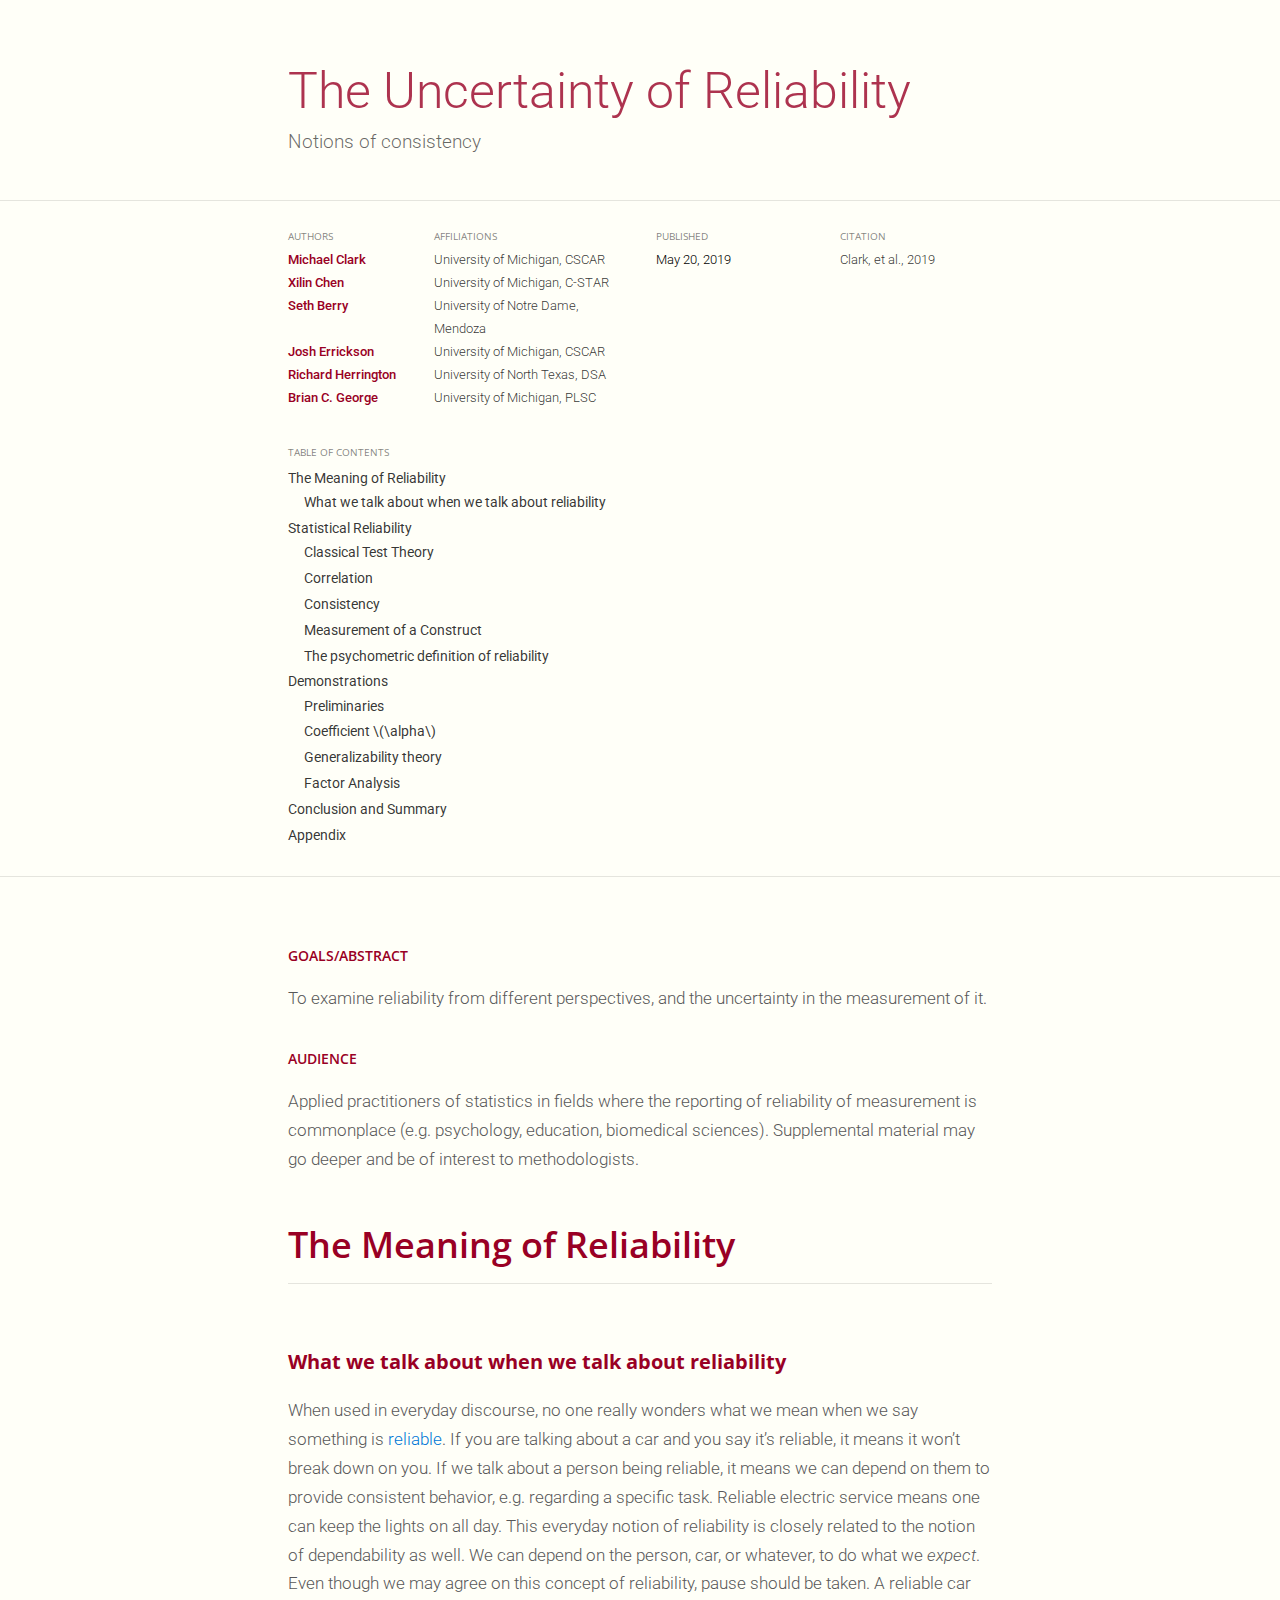
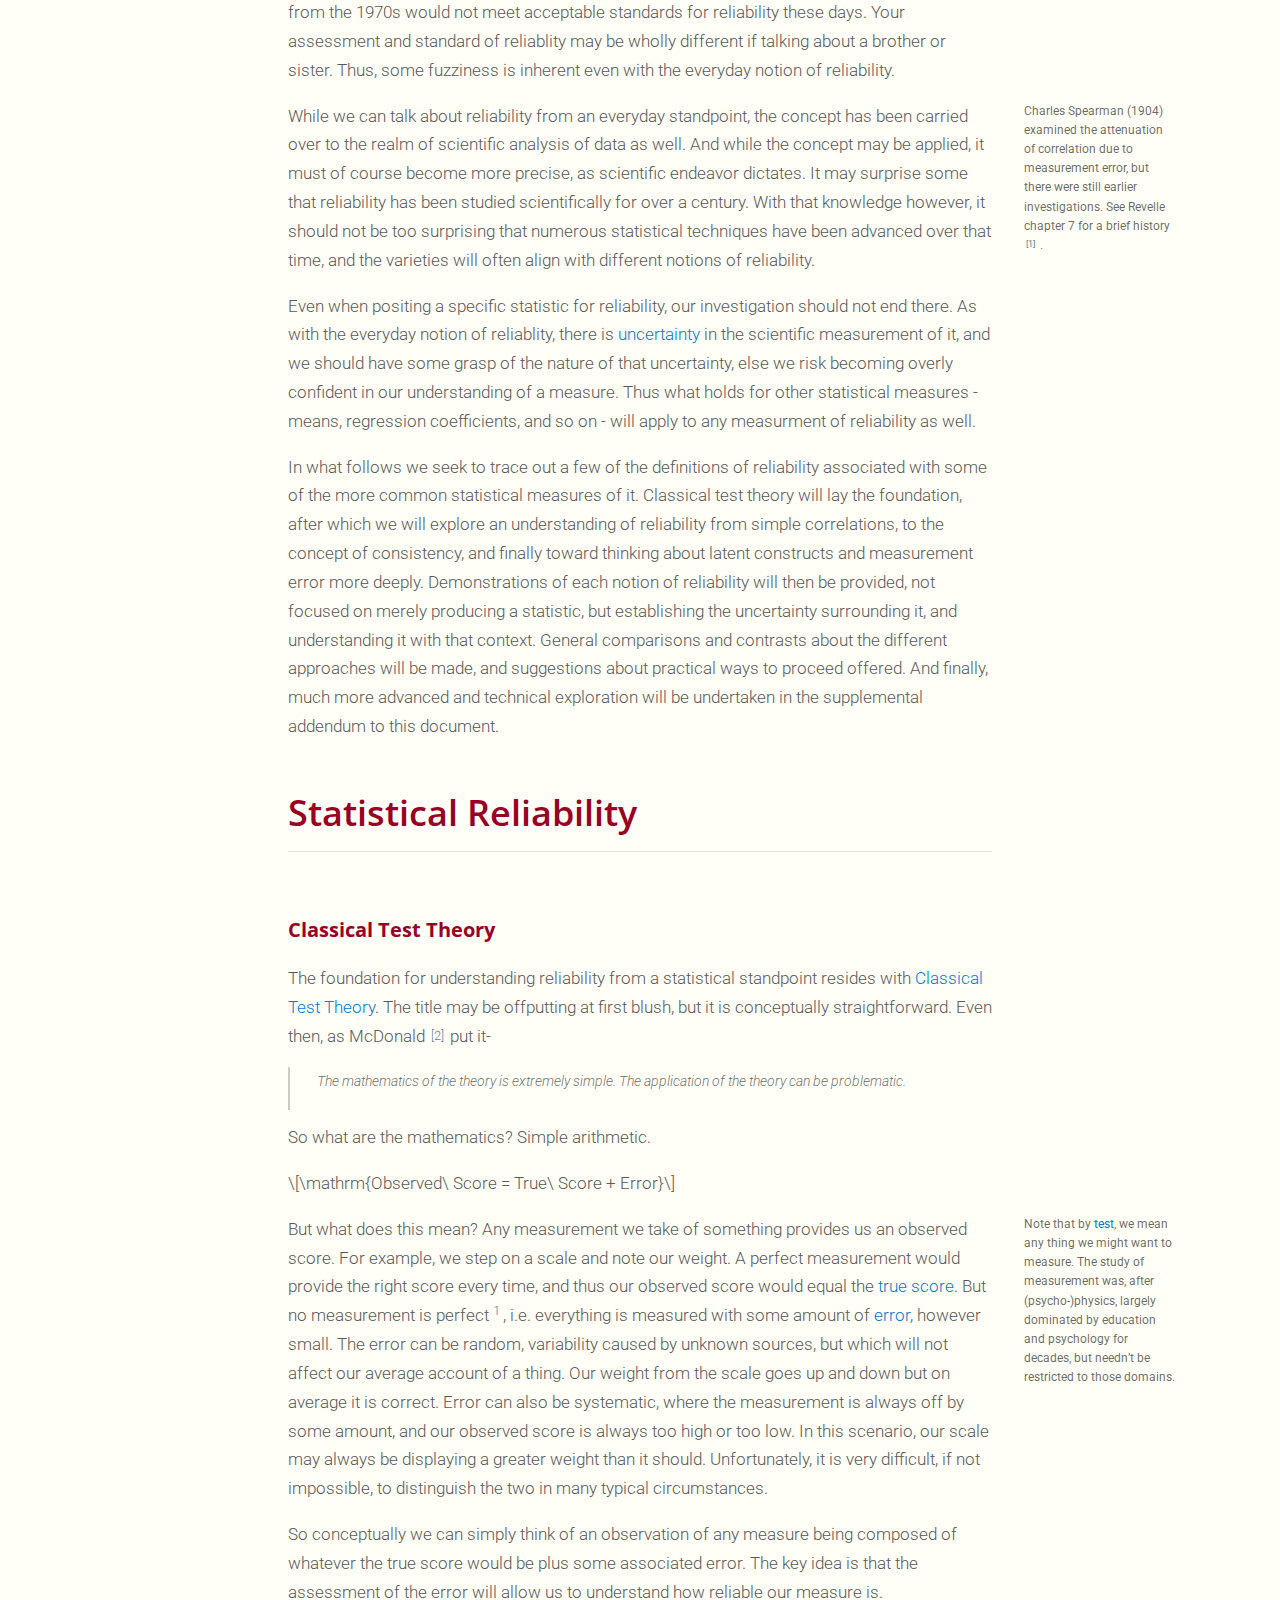
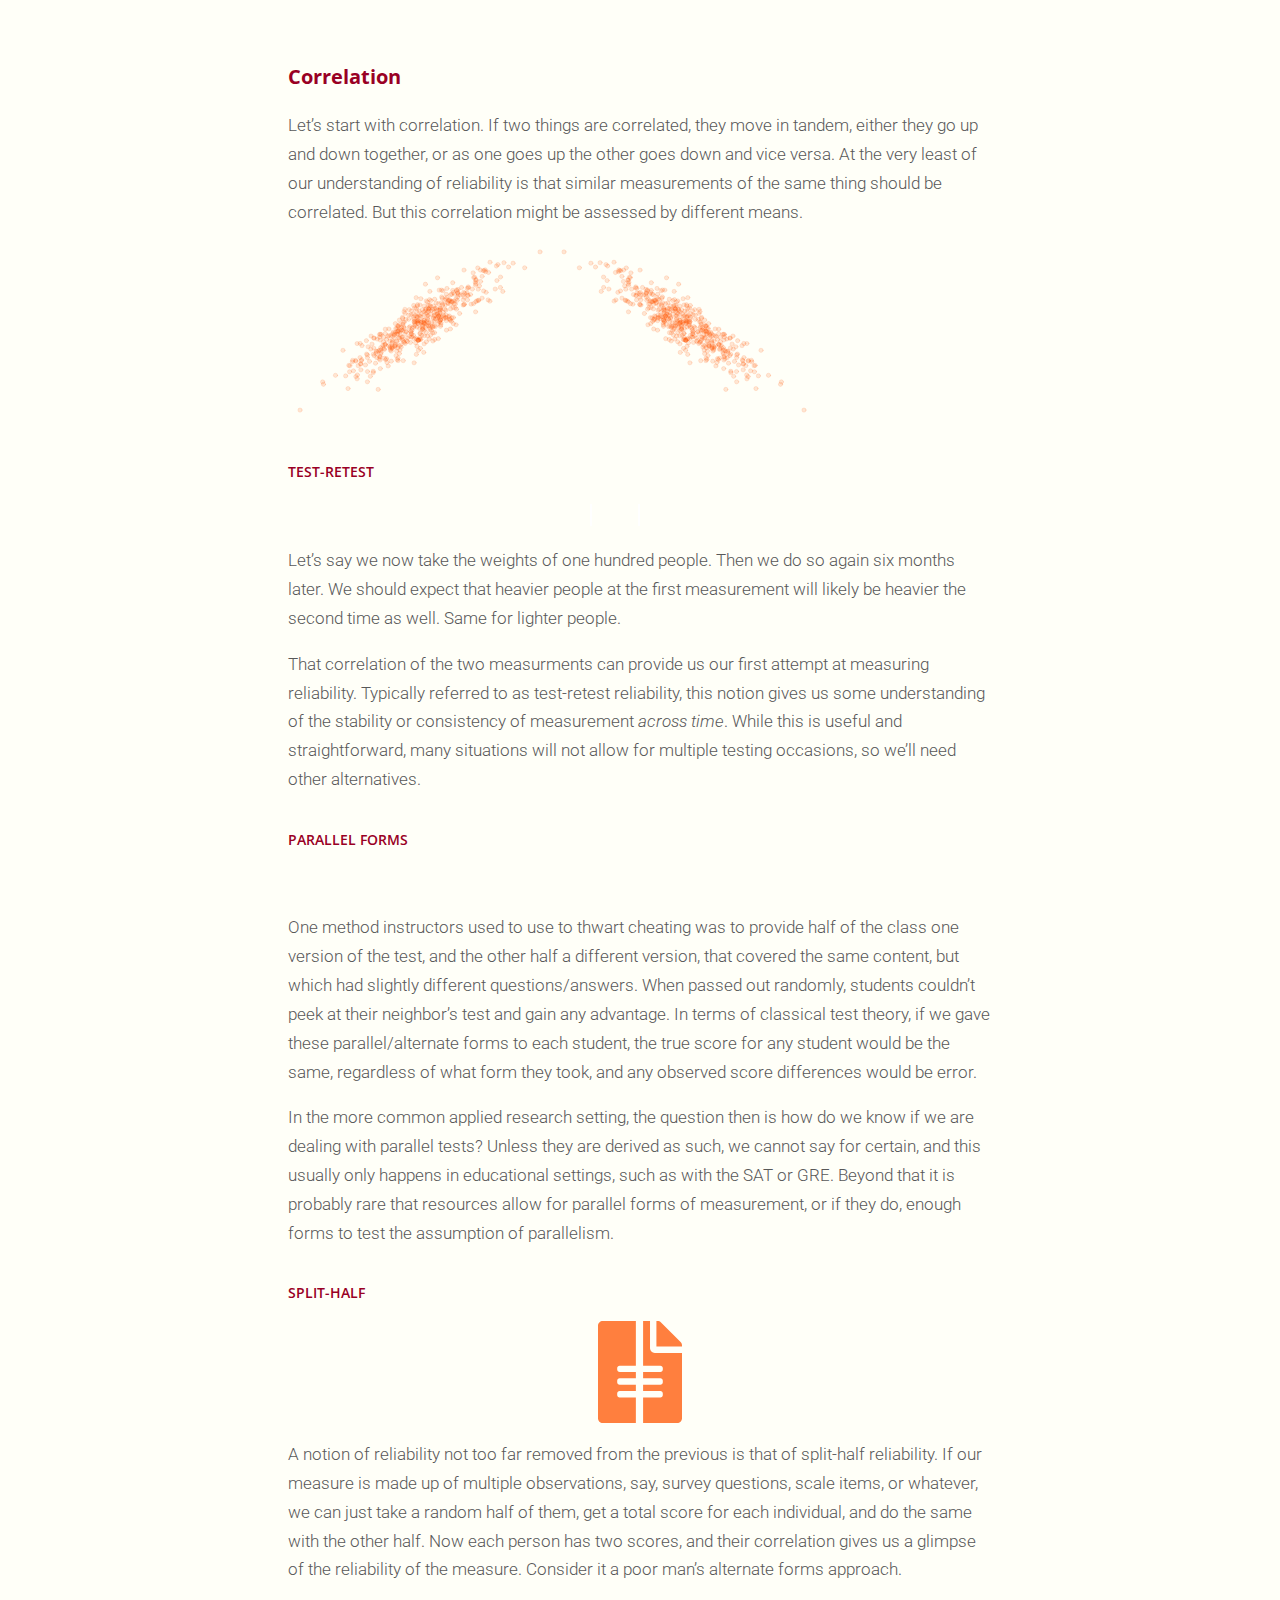
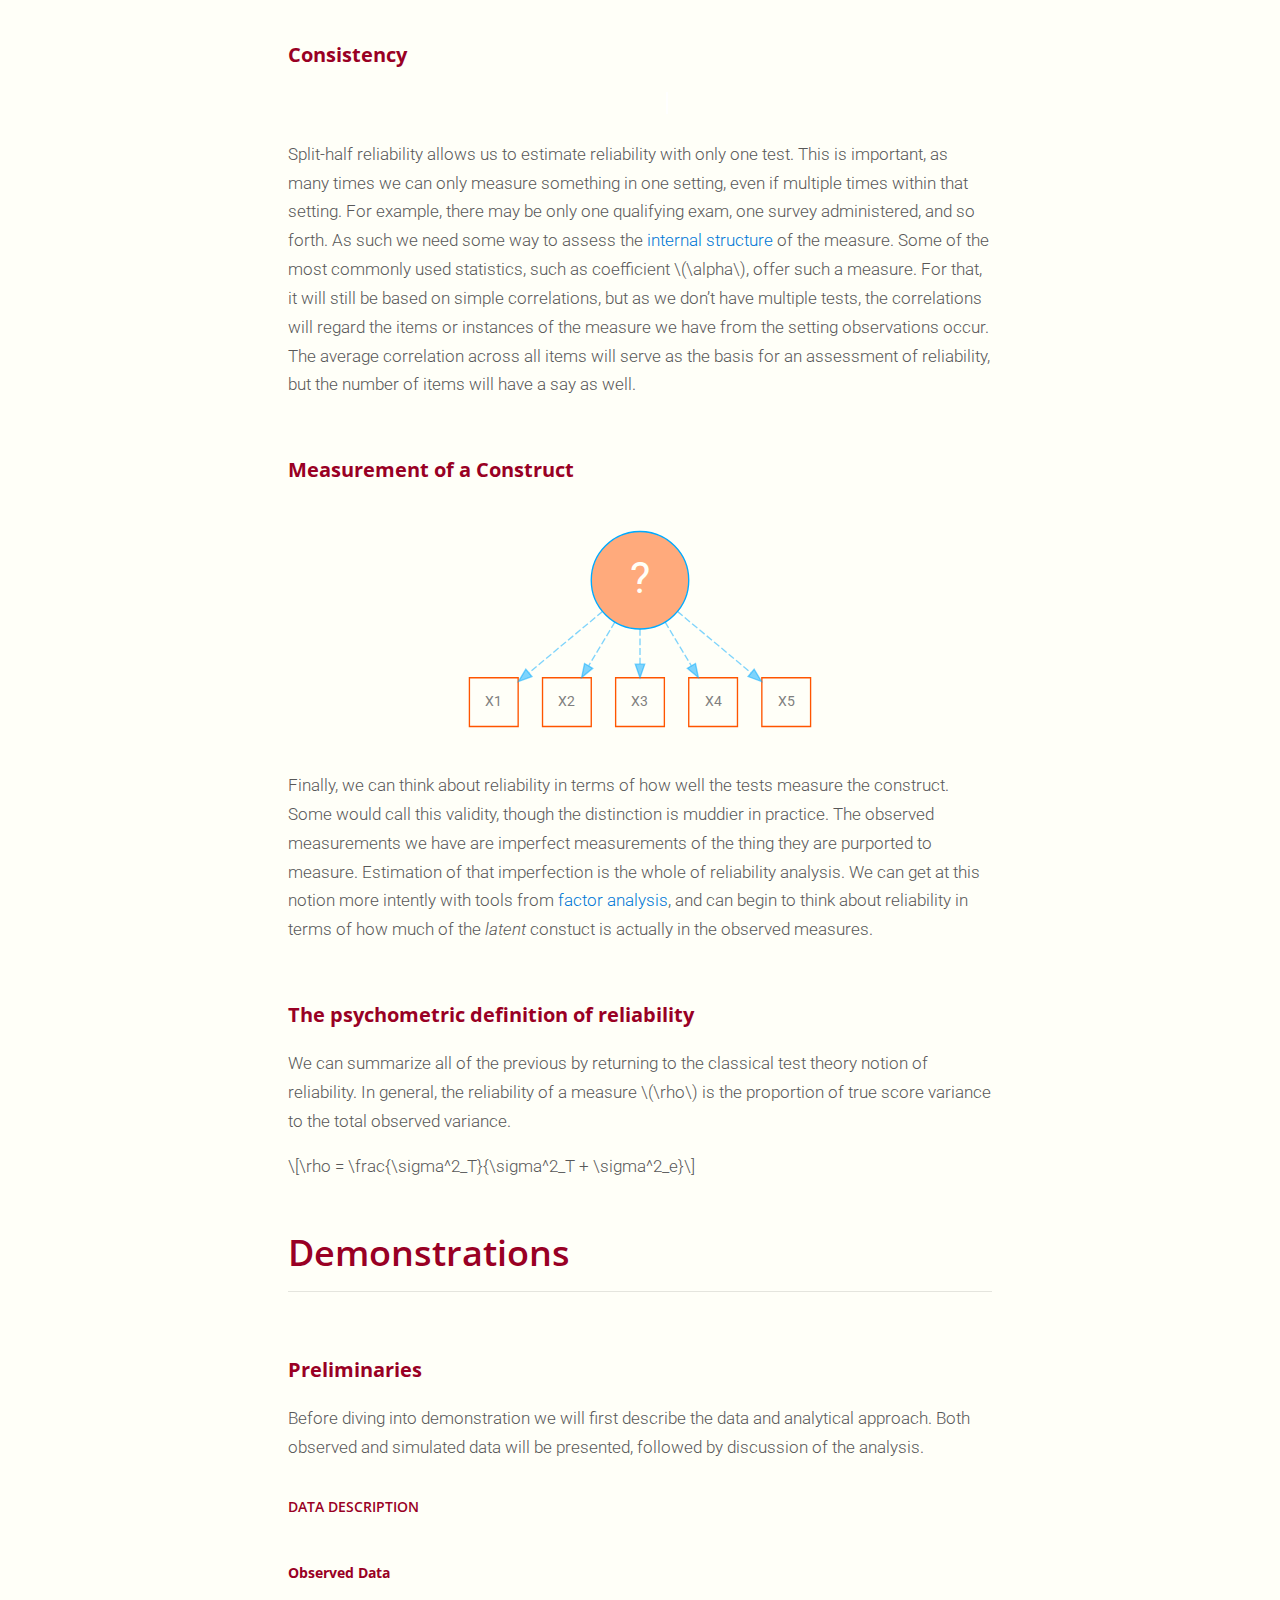
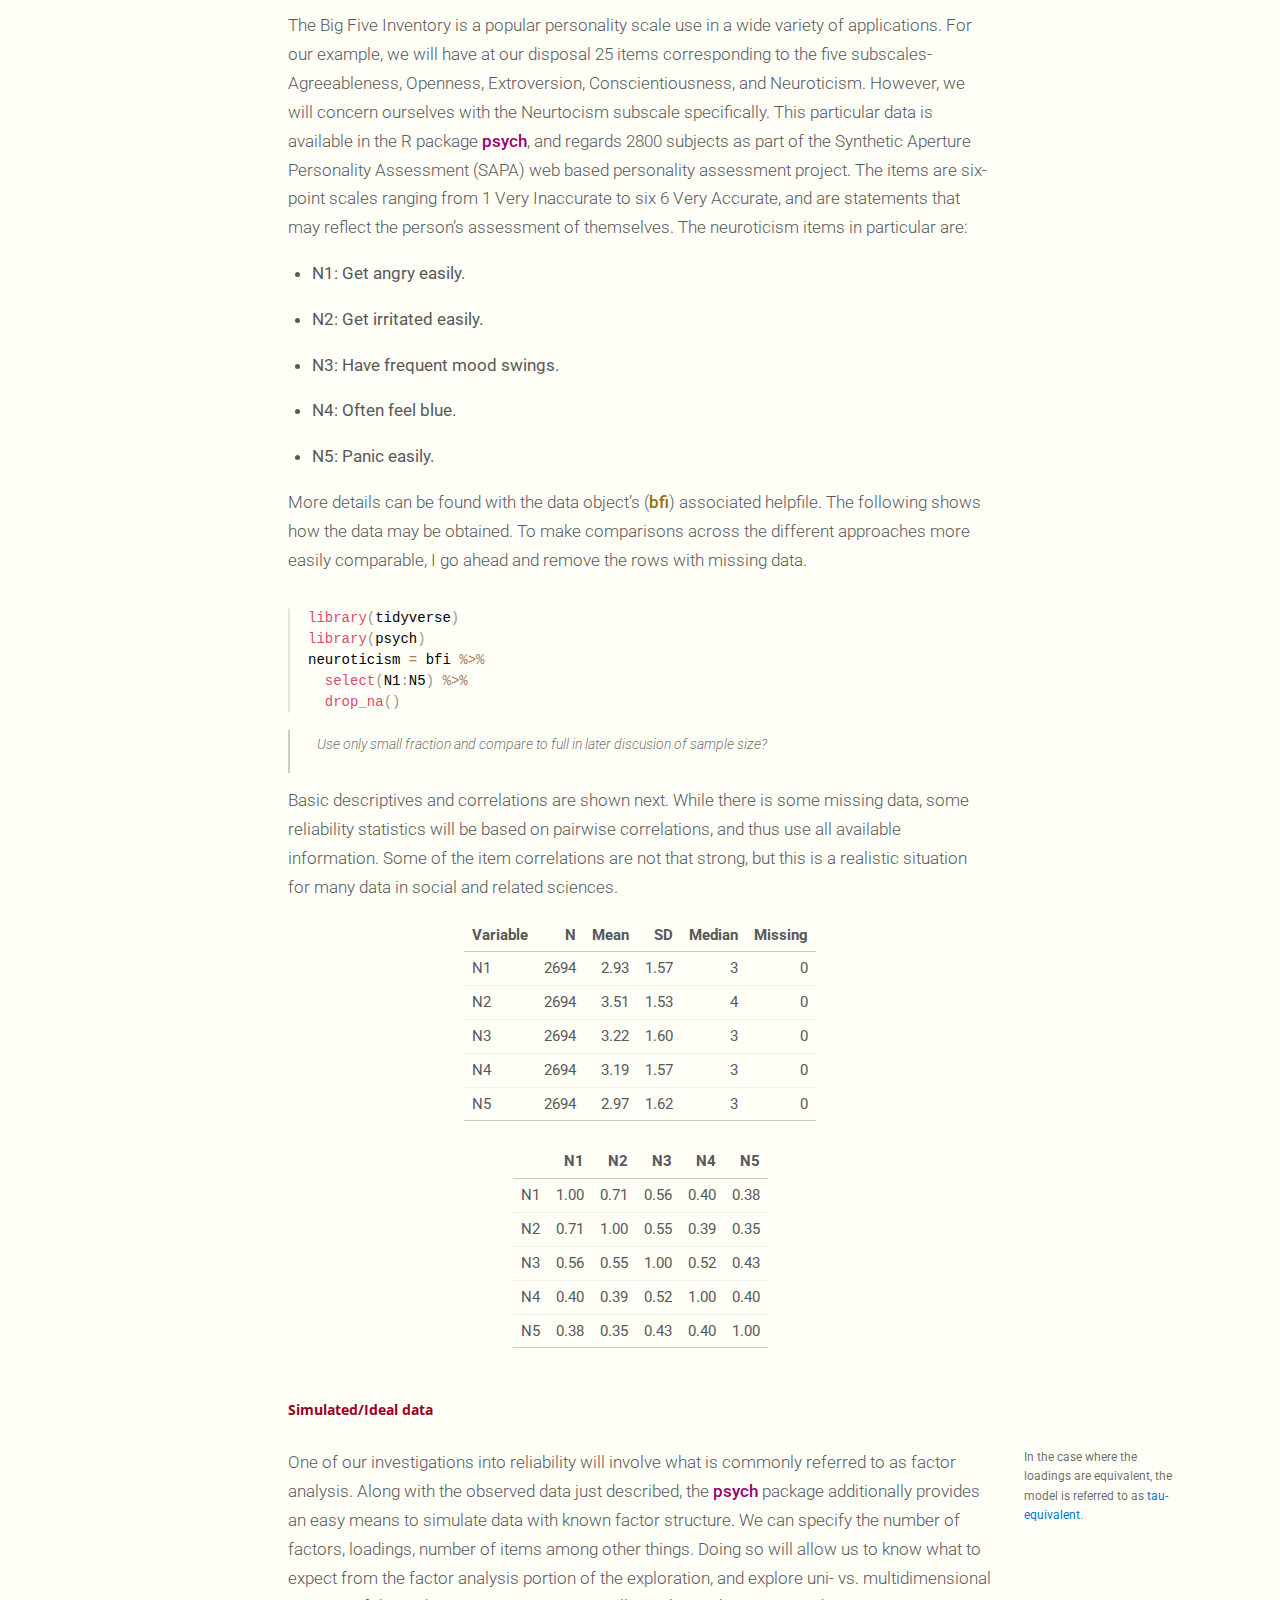
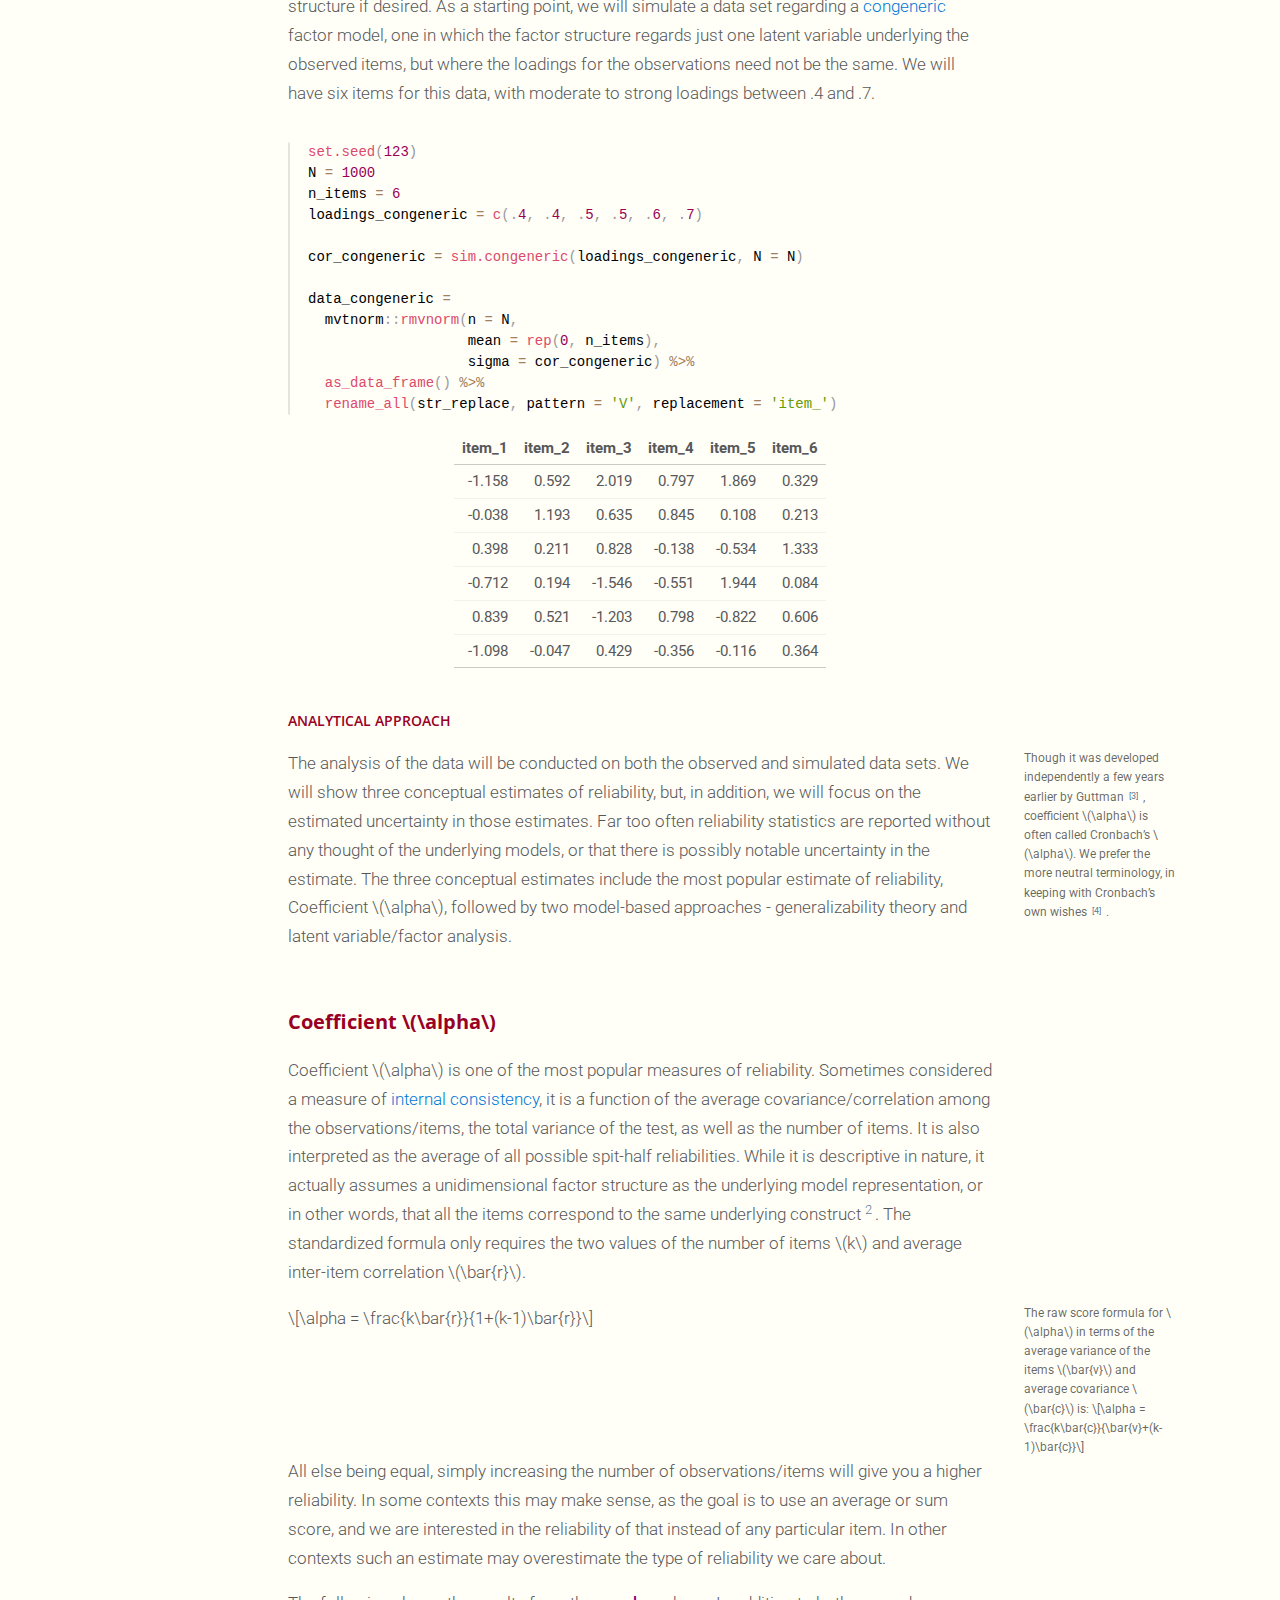
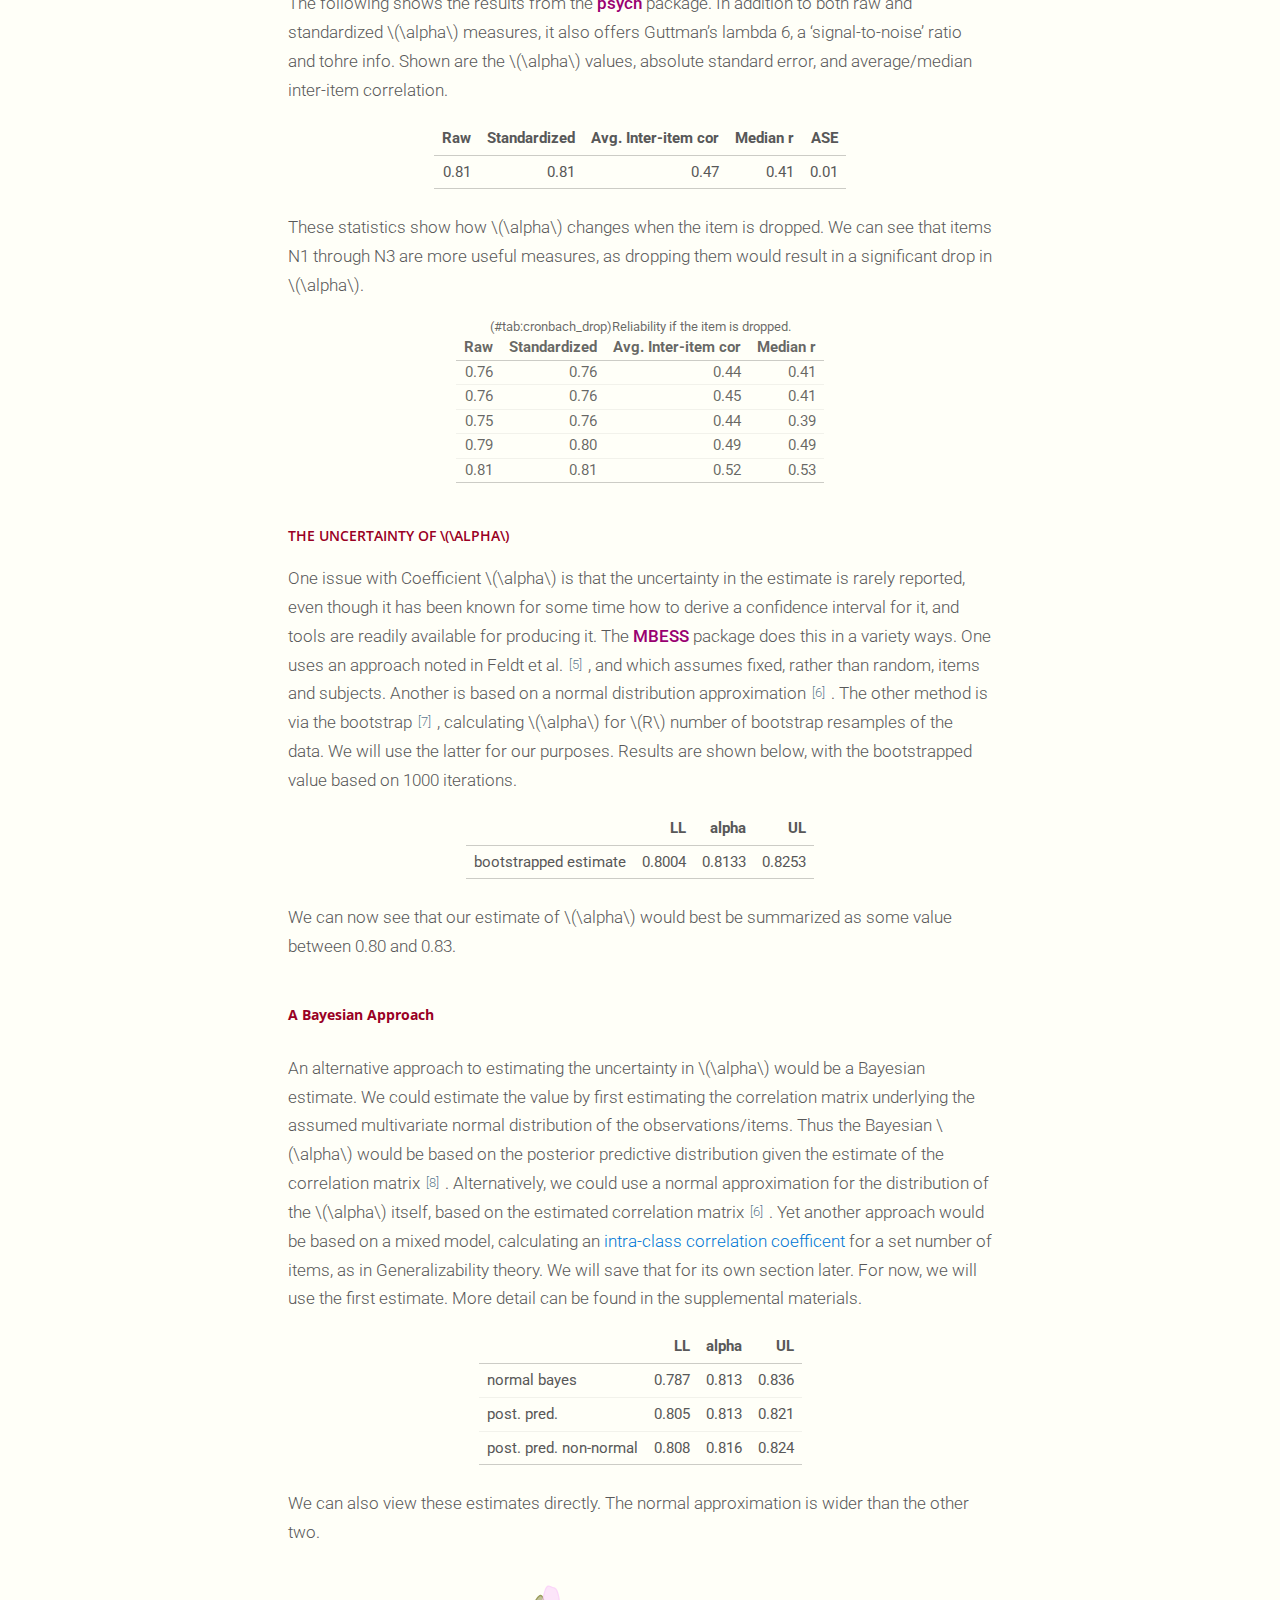
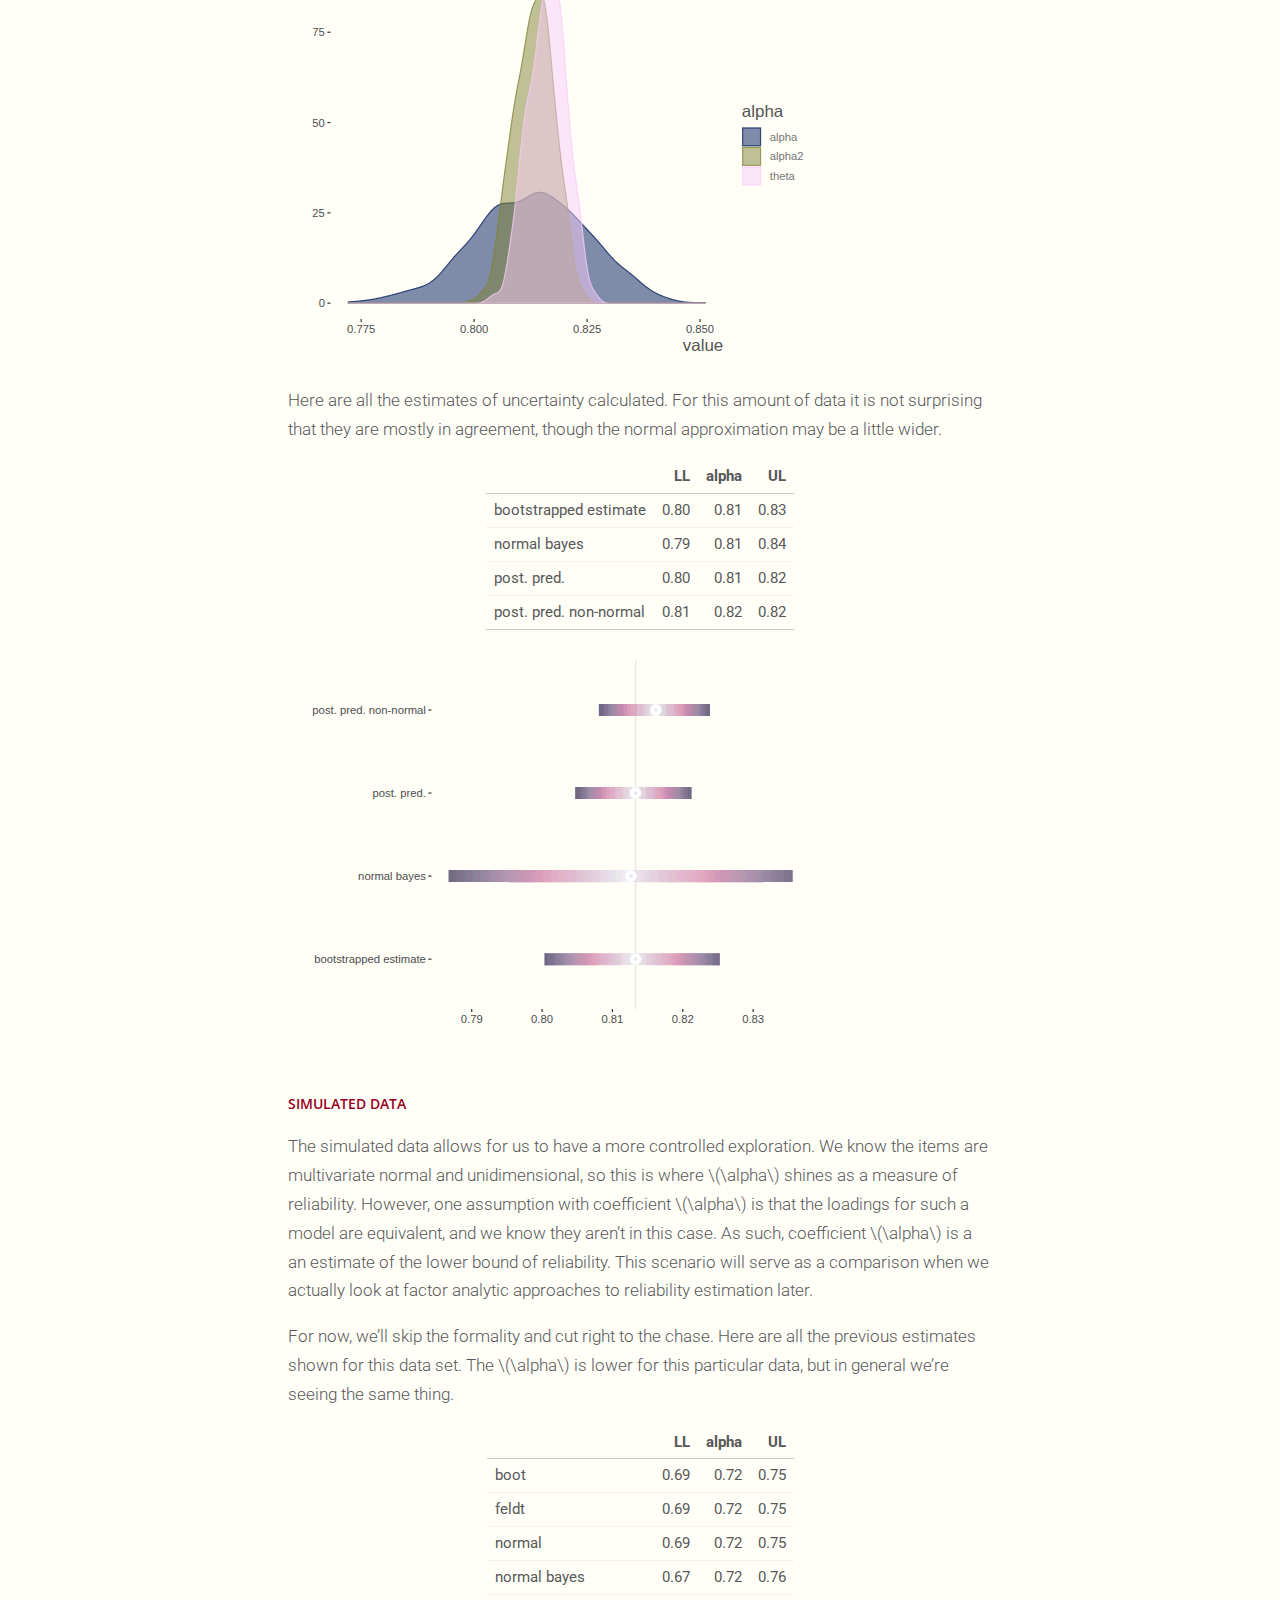
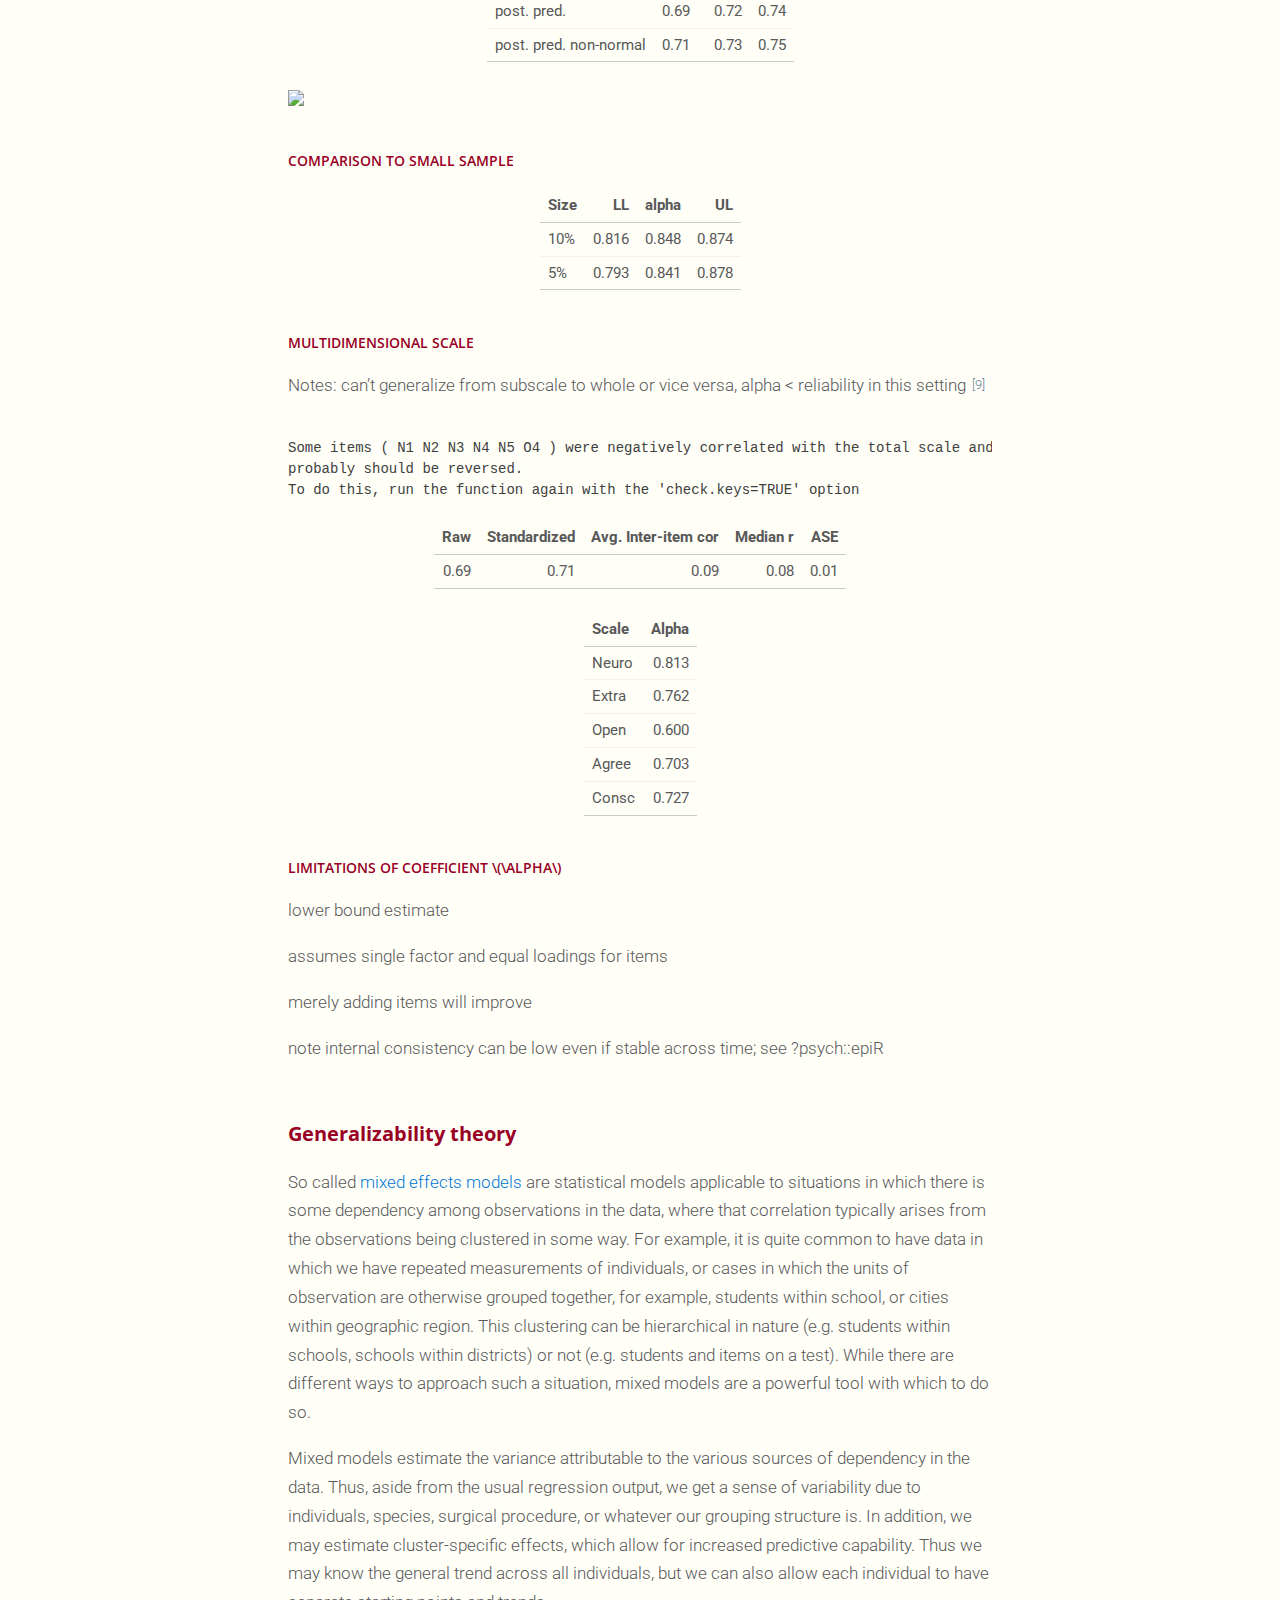
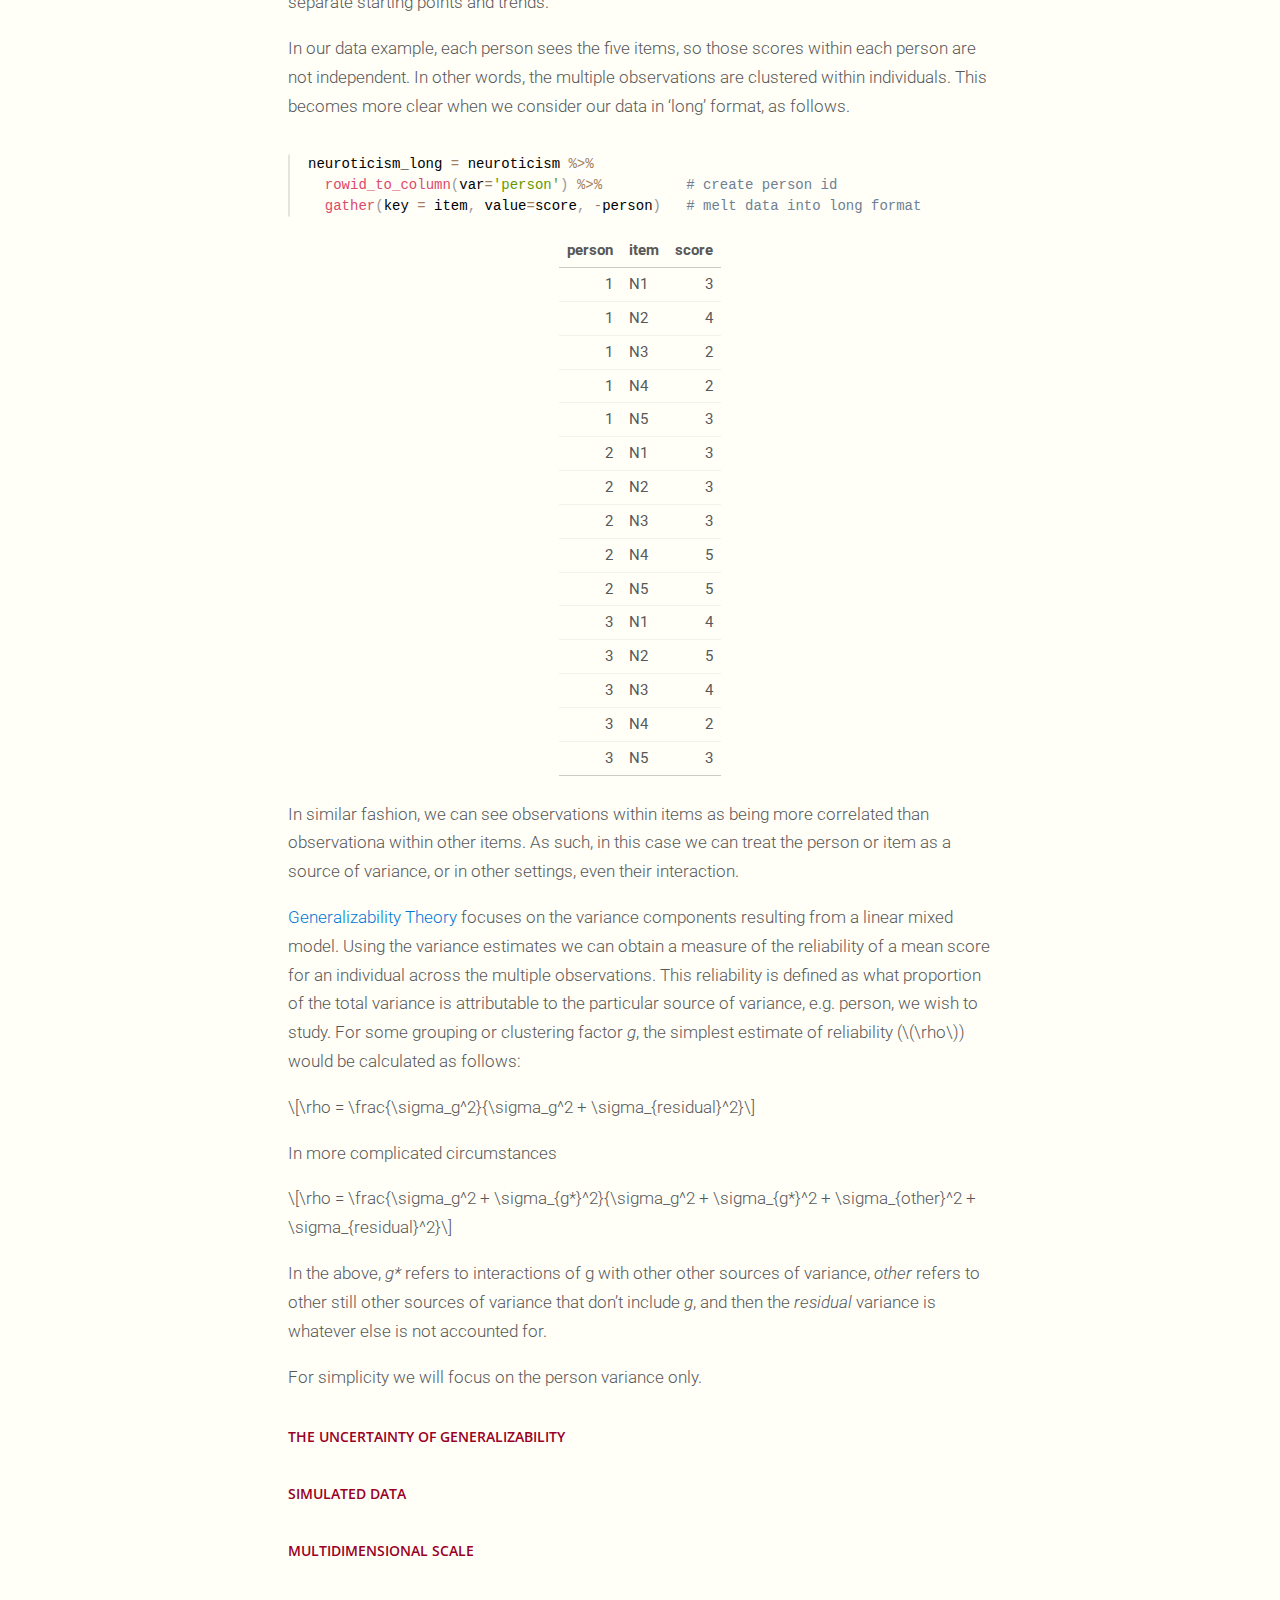
==== commit ed934b02: "merge" ====
--- a/docs/index.html
+++ b/docs/index.html
@@ -950,7 +950,7 @@
   <script src="site_libs/htmlwidgets-1.3/htmlwidgets.js"></script>
   <script src="site_libs/viz-0.3/viz.js"></script>
   <link href="site_libs/DiagrammeR-styles-0.2/styles.css" rel="stylesheet" />
-  <script src="site_libs/grViz-binding-1.0.1/grViz.js"></script>
+  <script src="site_libs/grViz-binding-1.0.0/grViz.js"></script>
   <script src="site_libs/kePrint-0.0.1/kePrint.js"></script>
   <script src="site_libs/jquery-1.11.3/jquery.min.js"></script>
   <script src="site_libs/bowser-1.9.3/bowser.min.js"></script>
@@ -1082,8 +1082,8 @@
 <h3 id="measurement-of-a-construct">Measurement of a Construct</h3>
 <div class="layout-chunk" data-layout="l-body">
 <div style="width:50%; margin:0 auto; font-family:Roboto; font-size:50%">
-<div id="htmlwidget-5a1d4dcbef71c3be2213" style="width:100%;height:250px;" class="grViz html-widget"></div>
-<script type="application/json" data-for="htmlwidget-5a1d4dcbef71c3be2213">{"x":{"diagram":"digraph Factor  {\n graph [rankdir=TB  bgcolor=transparent]\n node [fontname=\"Roboto\" fontsize=10 fontcolor=gray50 shape=box width=.5 color=\"#ff5500\"];\n edge [fontname=\"Roboto\" fontsize=10 fontcolor=gray50 color=\"#00aaff80\" style=\"dashed\"];\n X1  [label = \"X1\"];\n X2  [label = \"X2\"];\n X3  [label = \"X3\"];\n X4  [label = \"X4\"];\n X5  [label = \"X5\"];\n\n node [shape=circle width=1];\n   C [label = \"?\" style=filled color=\"#00aaff\", fillcolor=\"#ff550080\" fontcolor=\"#fffff8\" fontsize=32];\n   C -> X1  ;\n   C -> X2  ;\n   C -> X3  ;\n   C -> X4  ;\n   C -> X5  ;\n \n { rank=same; \n X1; X2; X3; X4; X5; }\n \n}","config":{"engine":"dot","options":null}},"evals":[],"jsHooks":[]}</script>
+<div id="htmlwidget-c18093542745465fcced" style="width:100%;height:250px;" class="grViz html-widget"></div>
+<script type="application/json" data-for="htmlwidget-c18093542745465fcced">{"x":{"diagram":"digraph Factor  {\n graph [rankdir=TB  bgcolor=transparent]\n node [fontname=\"Roboto\" fontsize=10 fontcolor=gray50 shape=box width=.5 color=\"#ff5500\"];\n edge [fontname=\"Roboto\" fontsize=10 fontcolor=gray50 color=\"#00aaff80\" style=\"dashed\"];\n X1  [label = \"X1\"];\n X2  [label = \"X2\"];\n X3  [label = \"X3\"];\n X4  [label = \"X4\"];\n X5  [label = \"X5\"];\n\n node [shape=circle width=1];\n   C [label = \"?\" style=filled color=\"#00aaff\", fillcolor=\"#ff550080\" fontcolor=\"#fffff8\" fontsize=32];\n   C -> X1  ;\n   C -> X2  ;\n   C -> X3  ;\n   C -> X4  ;\n   C -> X5  ;\n \n { rank=same; \n X1; X2; X3; X4; X5; }\n \n}","config":{"engine":"dot","options":null}},"evals":[],"jsHooks":[]}</script>
 </div>
 </div>
 <p>Finally, we can think about reliability in terms of how well the tests measure the construct. Some would call this validity, though the distinction is muddier in practice. The observed measurements we have are imperfect measurements of the thing they are purported to measure. Estimation of that imperfection is the whole of reliability analysis. We can get at this notion more intently with tools from <span class="emph">factor analysis</span>, and can begin to think about reliability in terms of how much of the <em>latent</em> constuct is actually in the observed measures.</p>
@@ -1542,10 +1542,10 @@
 </div>
 <h4 id="analytical-approach">Analytical Approach</h4>
 <p>The analysis of the data will be conducted on both the observed and simulated data sets. We will show three conceptual estimates of reliability, but, in addition, we will focus on the estimated uncertainty in those estimates. Far too often reliability statistics are reported without any thought of the underlying models, or that there is possibly notable uncertainty in the estimate. The three conceptual estimates include the most popular estimate of reliability, Coefficient <span class="math inline">\(\alpha\)</span>, followed by two model-based approaches - generalizability theory and latent variable/factor analysis.</p>
-<h3 id="coefficient-alpha">Coefficient <span class="math inline">\(\alpha\)</span></h3>
 <aside>
 Though it was developed independently a few years earlier by Guttman <span class="citation" data-cites="guttman_basis_1945">Guttman (<a href="#ref-guttman_basis_1945">1945</a>)</span>, coefficient <span class="math inline">\(\alpha\)</span> is often called Cronbach’s <span class="math inline">\(\alpha\)</span>. We prefer the more neutral terminology, in keeping with Cronbach’s own wishes <span class="citation" data-cites="cronbach_my_2004">Cronbach and Shavelson (<a href="#ref-cronbach_my_2004">2004</a>)</span>.
 </aside>
+<h3 id="coefficient-alpha">Coefficient <span class="math inline">\(\alpha\)</span></h3>
 <p>Coefficient <span class="math inline">\(\alpha\)</span> is one of the most popular measures of reliability. Sometimes considered a measure of <span class="emph">internal consistency</span>, it is a function of the average covariance/correlation among the observations/items, the total variance of the test, as well as the number of items. It is also interpreted as the average of all possible spit-half reliabilities. While it is descriptive in nature, it actually assumes a unidimensional factor structure as the underlying model representation, or in other words, that all the items correspond to the same underlying construct<a href="#fn2" class="footnote-ref" id="fnref2"><sup>2</sup></a>. The standardized formula only requires the two values of the number of items <span class="math inline">\(k\)</span> and average inter-item correlation <span class="math inline">\(\bar{r}\)</span>.</p>
 <p><span class="math display">\[\alpha = \frac{k\bar{r}}{1+(k-1)\bar{r}}\]</span></p>
 <aside>
@@ -1695,7 +1695,7 @@
 
 </div>
 <h4 id="the-uncertainty-of-alpha">The Uncertainty of <span class="math inline">\(\alpha\)</span></h4>
-<p>One issue with Coefficient <span class="math inline">\(\alpha\)</span> is that the uncertainty in the estimate is rarely reported, even though it has been known for some time how to derive a confidence interval for it, and tools are readily available for producing it. The <span class="pack">MBESS</span> package does this in a variety ways. One uses an approach noted in Feldt et al. <span class="citation" data-cites="feldt_statistical_1987">Feldt, Woodruff, and Salih (<a href="#ref-feldt_statistical_1987">1987</a>)</span>, and which assumes fixed, rather than random, items and subjects. Another is based on a normal distribution approximation <span class="citation" data-cites="van_zyl_distribution_2000">Zyl, Neudecker, and Nel (<a href="#ref-van_zyl_distribution_2000">2000</a>)</span>. The other method is via the bootstrap <span class="citation" data-cites="kelley_confidence_2016">Kelley and Pornprasertmanit (<a href="#ref-kelley_confidence_2016">2016</a>)</span>, calculating <span class="math inline">\(\alpha\)</span> for <span class="math inline">\(R\)</span> number of bootstrap resamples of the data. We will use the latter for our purposes. Results are shown below, with the bootstrapped value based on 1000 iterations.</p>
+<p>One issue with Coefficient <span class="math inline">\(\alpha\)</span> is that the uncertainty in the estimate is rarely reported, even though it has been known for some time how to derive a confidence interval for it, and tools are readily available for producing it. The <span class="pack">MBESS</span> package does this in a variety ways. One uses an approach noted in Feldt et al. <span class="citation" data-cites="feldt_statistical_1987">Feldt, Woodruff, and Salih (<a href="#ref-feldt_statistical_1987">1987</a>)</span>, and which assumes fixed, rather than random, items and subjects. Another is based on a normal distribution approximation <span class="citation" data-cites="van_zyl_distribution_2000">Zyl, Neudecker, and Nel (<a href="#ref-van_zyl_distribution_2000">2000</a>)</span>. The other method is via the bootstrap <span class="citation" data-cites="kelley_confidence_2016">Kelley and Pornprasertmanit (<a href="#ref-kelley_confidence_2016">2016</a>)</span>, calculating <span class="math inline">\(\alpha\)</span> for <span class="math inline">\(R\)</span> number of bootstrap resamples of the data. We will use the latter for our purposes. Results are shown below, with the bootstrapped value based on 1000 iterations.</p>
 <div class="layout-chunk" data-layout="l-body">
 
 </div>
@@ -1725,13 +1725,13 @@
 bootstrapped estimate
 </td>
 <td style="text-align:right;">
-0.8007
+0.8004
 </td>
 <td style="text-align:right;">
 0.8133
 </td>
 <td style="text-align:right;">
-0.8254
+0.8253
 </td>
 </tr>
 </tbody>
@@ -1769,13 +1769,13 @@
 normal bayes
 </td>
 <td style="text-align:right;">
-0.790
+0.787
 </td>
 <td style="text-align:right;">
 0.813
 </td>
 <td style="text-align:right;">
-0.837
+0.836
 </td>
 </tr>
 <tr>
@@ -1783,7 +1783,7 @@
 post. pred.
 </td>
 <td style="text-align:right;">
-0.804
+0.805
 </td>
 <td style="text-align:right;">
 0.813
@@ -1797,7 +1797,7 @@
 post. pred. non-normal
 </td>
 <td style="text-align:right;">
-0.807
+0.808
 </td>
 <td style="text-align:right;">
 0.816
@@ -1933,7 +1933,7 @@
 0.72
 </td>
 <td style="text-align:right;">
-0.74
+0.75
 </td>
 </tr>
 <tr>
@@ -2035,13 +2035,13 @@
 10%
 </td>
 <td style="text-align:right;">
-0.750
-</td>
-<td style="text-align:right;">
-0.796
-</td>
-<td style="text-align:right;">
-0.832
+0.816
+</td>
+<td style="text-align:right;">
+0.848
+</td>
+<td style="text-align:right;">
+0.874
 </td>
 </tr>
 <tr>
@@ -2049,13 +2049,13 @@
 5%
 </td>
 <td style="text-align:right;">
-0.742
-</td>
-<td style="text-align:right;">
-0.807
-</td>
-<td style="text-align:right;">
-0.858
+0.793
+</td>
+<td style="text-align:right;">
+0.841
+</td>
+<td style="text-align:right;">
+0.878
 </td>
 </tr>
 </tbody>
@@ -2168,6 +2168,7 @@
 <p>lower bound estimate</p>
 <p>assumes single factor and equal loadings for items</p>
 <p>merely adding items will improve</p>
+<p>note internal consistency can be low even if stable across time; see ?psych::epiR</p>
 <h3 id="generalizability-theory">Generalizability theory</h3>
 <p>So called <span class="emph">mixed effects models</span> are statistical models applicable to situations in which there is some dependency among observations in the data, where that correlation typically arises from the observations being clustered in some way. For example, it is quite common to have data in which we have repeated measurements of individuals, or cases in which the units of observation are otherwise grouped together, for example, students within school, or cities within geographic region. This clustering can be hierarchical in nature (e.g. students within schools, schools within districts) or not (e.g. students and items on a test). While there are different ways to approach such a situation, mixed models are a powerful tool with which to do so.</p>
 <p>Mixed models estimate the variance attributable to the various sources of dependency in the data. Thus, aside from the usual regression output, we get a sense of variability due to individuals, species, surgical procedure, or whatever our grouping structure is. In addition, we may estimate cluster-specific effects, which allow for increased predictive capability. Thus we may know the general trend across all individuals, but we can also allow each individual to have separate starting points and trends.</p>
@@ -2485,7 +2486,7 @@
 }
 
 @article{tavakol_reliability_2017,
-	title = {The reliability of assessments: {The} {Bayesian} {Cronbach}â€™s alpha},
+	title = {The reliability of assessments: {The} {Bayesian} {Cronbach}’s alpha},
 	volume = {39},
 	issn = {0142-159X, 1466-187X},
 	shorttitle = {The reliability of assessments},
@@ -2520,7 +2521,7 @@
 }
 
 @article{sijtsma_use_2009,
-	title = {On the {Use}, the {Misuse}, and the {Very} {Limited} {Usefulness} of {Cronbach}â€™s {Alpha}},
+	title = {On the {Use}, the {Misuse}, and the {Very} {Limited} {Usefulness} of {Cronbach}’s {Alpha}},
 	volume = {74},
 	issn = {0033-3123, 1860-0980},
 	url = {http://link.springer.com/10.1007/s11336-008-9101-0},
@@ -2553,10 +2554,10 @@
 }
 
 @article{barbaranelli_problem_2015,
-	title = {The {Problem} {With} {Cronbach}â€™s {Alpha}: {Comment} on {Sijtsma} and van der {Ark} (2015)},
+	title = {The {Problem} {With} {Cronbach}’s {Alpha}: {Comment} on {Sijtsma} and van der {Ark} (2015)},
 	volume = {64},
 	issn = {0029-6562},
-	shorttitle = {The {Problem} {With} {Cronbach}â€™s {Alpha}},
+	shorttitle = {The {Problem} {With} {Cronbach}’s {Alpha}},
 	url = {http://content.wkhealth.com/linkback/openurl?sid=WKPTLP:landingpage&an=00006199-201503000-00009},
 	doi = {10.1097/NNR.0000000000000079},
 	language = {en},
@@ -2696,13 +2697,13 @@
 }
 
 @article{zinbarg_cronbachs_2005,
-	title = {Cronbachâ€™s Î±, {Revelle}â€™s Î², and {Mcdonald}â€™s Ï‰{H}: their relations with each other and two alternative conceptualizations of reliability},
+	title = {Cronbach’s α, {Revelle}’s β, and {Mcdonald}’s ω{H}: their relations with each other and two alternative conceptualizations of reliability},
 	volume = {70},
 	issn = {1860-0980},
-	shorttitle = {Cronbachâ€™s Î±, {Revelle}â€™s Î², and {Mcdonald}â€™s Ï‰{H}},
+	shorttitle = {Cronbach’s α, {Revelle}’s β, and {Mcdonald}’s ω{H}},
 	url = {https://doi.org/10.1007/s11336-003-0974-7},
 	doi = {10.1007/s11336-003-0974-7},
-	abstract = {We make theoretical comparisons among five coefficientsâ€”Cronbachâ€™s Î±, Revelleâ€™s Î², McDonaldâ€™s Ï‰ h , and two alternative conceptualizations of reliability. Though many end users and psychometricians alike may not distinguish among these five coefficients, we demonstrate formally their nonequivalence. Specifically, whereas there are conditions under which Î±, Î², and Ï‰ h are equivalent to each other and to one of the two conceptualizations of reliability considered here, we show that equality with this conceptualization of reliability and between Î± and Ï‰ h holds only under a highly restrictive set of conditions and that the conditions under which Î² equals Ï‰ h are only somewhat more general. The nonequivalence of Î±, Î², and Ï‰ h suggests that important information about the psychometric properties of a scale may be missing when scale developers and users only report Î± as is almost always the case},
+	abstract = {We make theoretical comparisons among five coefficients—Cronbach’s α, Revelle’s β, McDonald’s ω h , and two alternative conceptualizations of reliability. Though many end users and psychometricians alike may not distinguish among these five coefficients, we demonstrate formally their nonequivalence. Specifically, whereas there are conditions under which α, β, and ω h are equivalent to each other and to one of the two conceptualizations of reliability considered here, we show that equality with this conceptualization of reliability and between α and ω h holds only under a highly restrictive set of conditions and that the conditions under which β equals ω h are only somewhat more general. The nonequivalence of α, β, and ω h suggests that important information about the psychometric properties of a scale may be missing when scale developers and users only report α as is almost always the case},
 	language = {en},
 	number = {1},
 	urldate = {2018-12-20},
@@ -2712,7 +2713,7 @@
 	year = {2005},
 	keywords = {Alternative Conceptualization, Psychometric Property, Public Policy, Statistical Theory, Theoretical Comparison},
 	pages = {123--133},
-	file = {Springer Full Text PDF:/Users/micl/Zotero/storage/PWZXY6Z2/Zinbarg et al. - 2005 - Cronbachâ€™s Î±, Revelleâ€™s Î², and Mcdonaldâ€™s Ï‰H thei.pdf:application/pdf}
+	file = {Springer Full Text PDF:/Users/micl/Zotero/storage/PWZXY6Z2/Zinbarg et al. - 2005 - Cronbach’s α, Revelle’s β, and Mcdonald’s ωH thei.pdf:application/pdf}
 }
 
 @article{guttman_basis_1945,
@@ -2721,7 +2722,7 @@
 	issn = {1860-0980},
 	url = {https://doi.org/10.1007/BF02288892},
 	doi = {10.1007/BF02288892},
-	abstract = {Three sources of variation in experimental results for a test are distinguished: trials, persons, and items. Unreliability is defined only in terms of variation over trials. This definition leads to a more complete analysis than does the conventional one; Spearman's contention is verified that the conventional approachâ€”which was formulated by Yuleâ€”introduces unnecessary hypotheses. It is emphasized that at least two trials are necessary to estimate the reliability coefficient. This paper is devoted largely to developinglower bounds to the reliability coefficient that can be computed from but asingle trial; these avoid the experimental difficulties of making two independent trials. Six different lower bounds are established, appropriate for different situations. Some of the bounds are easier to compute than are conventional formulas, and all the bounds assume less than do conventional formulas. The terminology used is that of psychological and sociological testing, but the discussion actually provides a general analysis of the reliability of the sum ofn variables.},
+	abstract = {Three sources of variation in experimental results for a test are distinguished: trials, persons, and items. Unreliability is defined only in terms of variation over trials. This definition leads to a more complete analysis than does the conventional one; Spearman's contention is verified that the conventional approach—which was formulated by Yule—introduces unnecessary hypotheses. It is emphasized that at least two trials are necessary to estimate the reliability coefficient. This paper is devoted largely to developinglower bounds to the reliability coefficient that can be computed from but asingle trial; these avoid the experimental difficulties of making two independent trials. Six different lower bounds are established, appropriate for different situations. Some of the bounds are easier to compute than are conventional formulas, and all the bounds assume less than do conventional formulas. The terminology used is that of psychological and sociological testing, but the discussion actually provides a general analysis of the reliability of the sum ofn variables.},
 	language = {en},
 	number = {4},
 	urldate = {2019-01-12},
@@ -2738,7 +2739,7 @@
 	volume = {8},
 	url = {http://psycnet.apa.org/search/display?id=0e8f6328-2a4c-bc07-a8d1-73f18caec397&recordId=1&tab=PA&page=1&display=25&sort=PublicationYearMSSort%20desc,AuthorSort%20asc&sr=1},
 	doi = {10.1027/1614-2241/a000036},
-	abstract = {The reliability of a composite score is a fundamental and important topic in the social and behavioral sciences. The most commonly used reliability estimate of a composite score is coefficient Î±. However, under regularity conditions, the population value of coefficient Î± is only a lower bound on the population reliability, unless the items are essentially Ï„-equivalent, an assumption that is likely violated in most applications. A generalization of coefficient Î±, termed Ï‰, is discussed and generally recommended. Furthermore, a point estimate itself almost certainly differs from the population value. Therefore, it is important to provide confidence interval limits so as not to overinterpret the point estimate. Analytic and bootstrap methods are described in detail for confidence interval construction for Ï‰. We go on to recommend the bias-corrected bootstrap approach for Ï‰ and provide open source and freely available R functions via the MBESS package to implement the methods discussed.},
+	abstract = {The reliability of a composite score is a fundamental and important topic in the social and behavioral sciences. The most commonly used reliability estimate of a composite score is coefficient α. However, under regularity conditions, the population value of coefficient α is only a lower bound on the population reliability, unless the items are essentially τ-equivalent, an assumption that is likely violated in most applications. A generalization of coefficient α, termed ω, is discussed and generally recommended. Furthermore, a point estimate itself almost certainly differs from the population value. Therefore, it is important to provide confidence interval limits so as not to overinterpret the point estimate. Analytic and bootstrap methods are described in detail for confidence interval construction for ω. We go on to recommend the bias-corrected bootstrap approach for ω and provide open source and freely available R functions via the MBESS package to implement the methods discussed.},
 	number = {2},
 	journal = {Methodology: European Journal of Research Methods for the Behavioral and Social Sciences},
 	author = {Kelley, Ken and Chen, Ying},
@@ -2750,7 +2751,7 @@
 @article{terry_sample_2012,
 	title = {Sample size planning for composite reliability coefficients: {Accuracy} in parameter estimation via narrow confidence intervals},
 	volume = {65},
-	copyright = {Â©2011 The British Psychological Society},
+	copyright = {©2011 The British Psychological Society},
 	issn = {2044-8317},
 	shorttitle = {Sample size planning for composite reliability coefficients},
 	url = {https://onlinelibrary.wiley.com/doi/abs/10.1111/j.2044-8317.2011.02030.x},
@@ -2787,7 +2788,7 @@
 	issn = {0013-1644},
 	url = {https://doi.org/10.1177/0013164404266386},
 	doi = {10.1177/0013164404266386},
-	abstract = {In 1997, noting that the 50th anniversary of the publication of â€œCoefficient Alpha and the Internal Structure of Testsâ€ was fast approaching, Lee Cronbach planned what have become the notes published here. His aimwas to point out theways in which his views on coefficient alpha had evolved, doubting nowthat the coefficientwas the bestway of judging the reliability of an instrument to which it was applied. Tracing in these notes, in vintage Cronbach style, his thinking before, during, and after the publication of the alpha paper, his â€œcurrent thoughtsâ€ on coefficient alpha are that alpha covers only a small perspective of the range of measurement uses for which reliability information is needed and that it should be viewed within a much larger system of reliability analysis, generalizability theory.},
+	abstract = {In 1997, noting that the 50th anniversary of the publication of “Coefficient Alpha and the Internal Structure of Tests” was fast approaching, Lee Cronbach planned what have become the notes published here. His aimwas to point out theways in which his views on coefficient alpha had evolved, doubting nowthat the coefficientwas the bestway of judging the reliability of an instrument to which it was applied. Tracing in these notes, in vintage Cronbach style, his thinking before, during, and after the publication of the alpha paper, his “current thoughts” on coefficient alpha are that alpha covers only a small perspective of the range of measurement uses for which reliability information is needed and that it should be viewed within a much larger system of reliability analysis, generalizability theory.},
 	language = {en},
 	number = {3},
 	urldate = {2019-01-12},
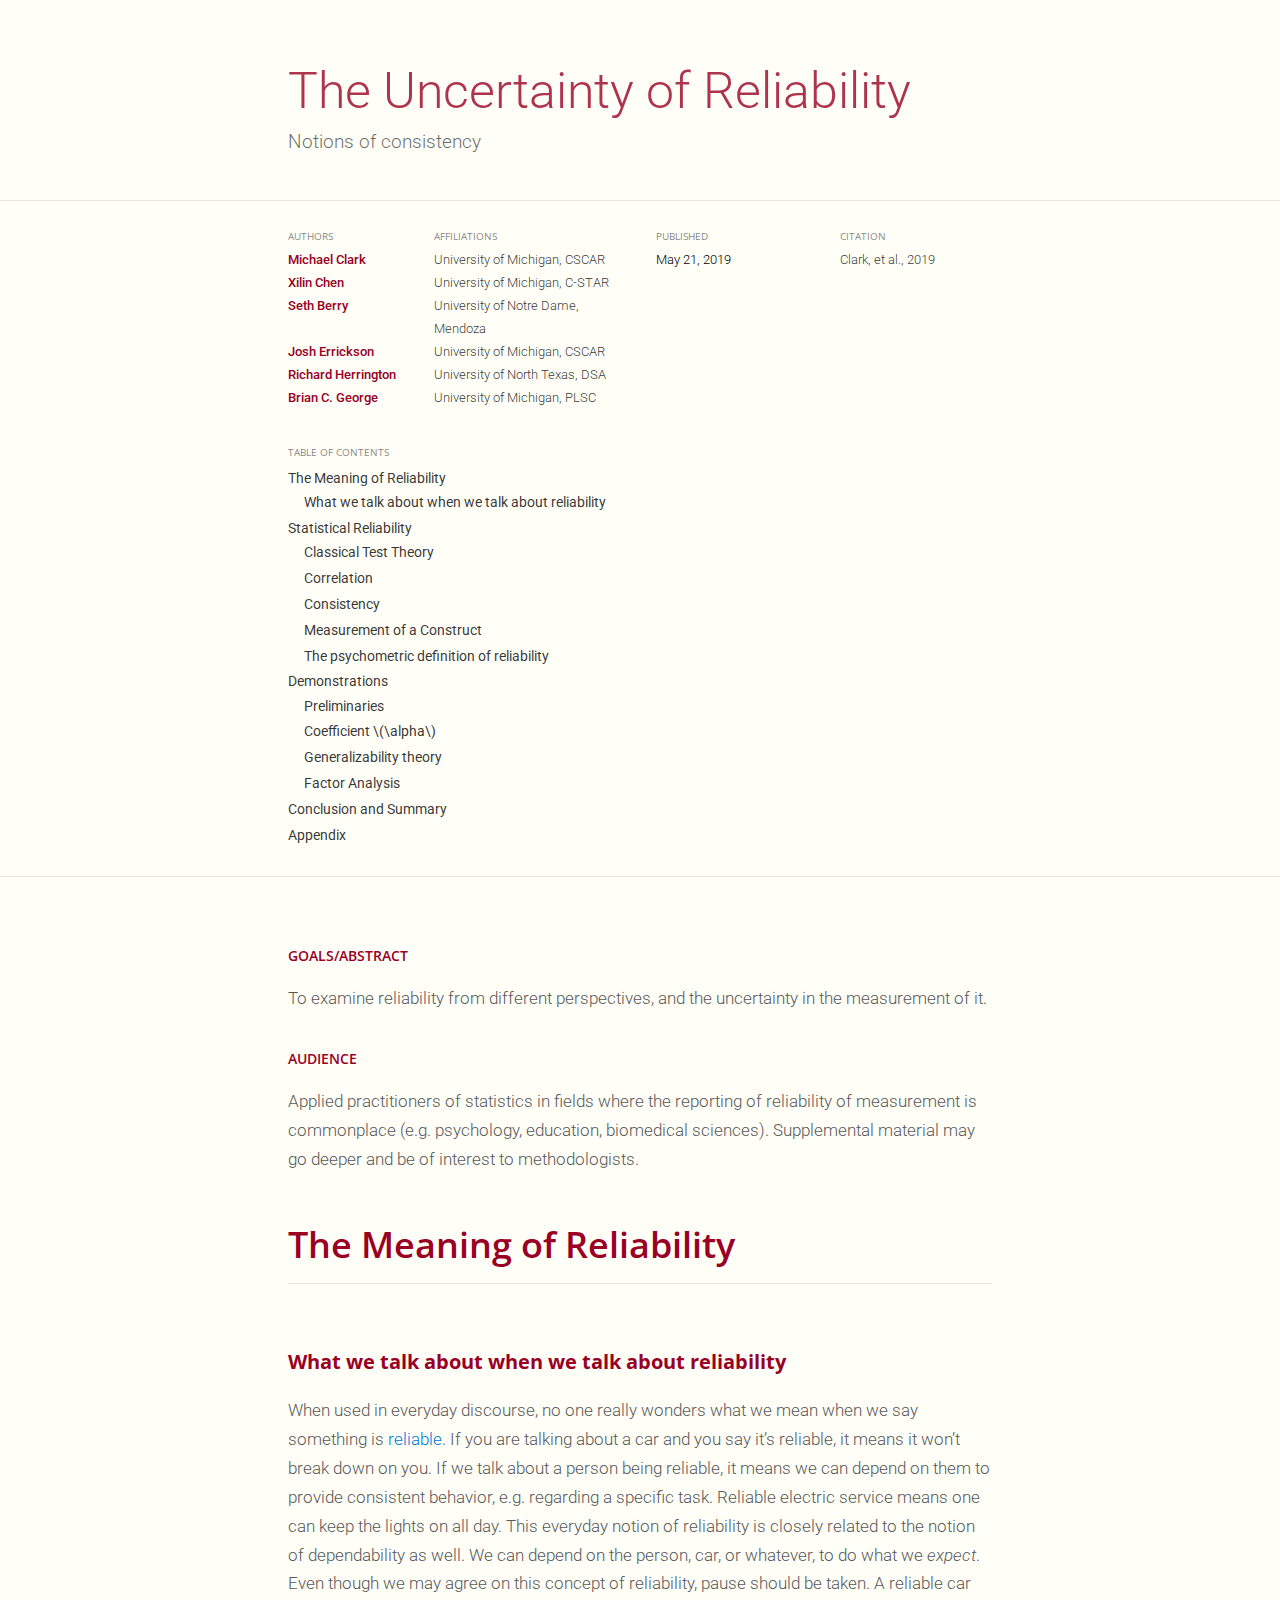
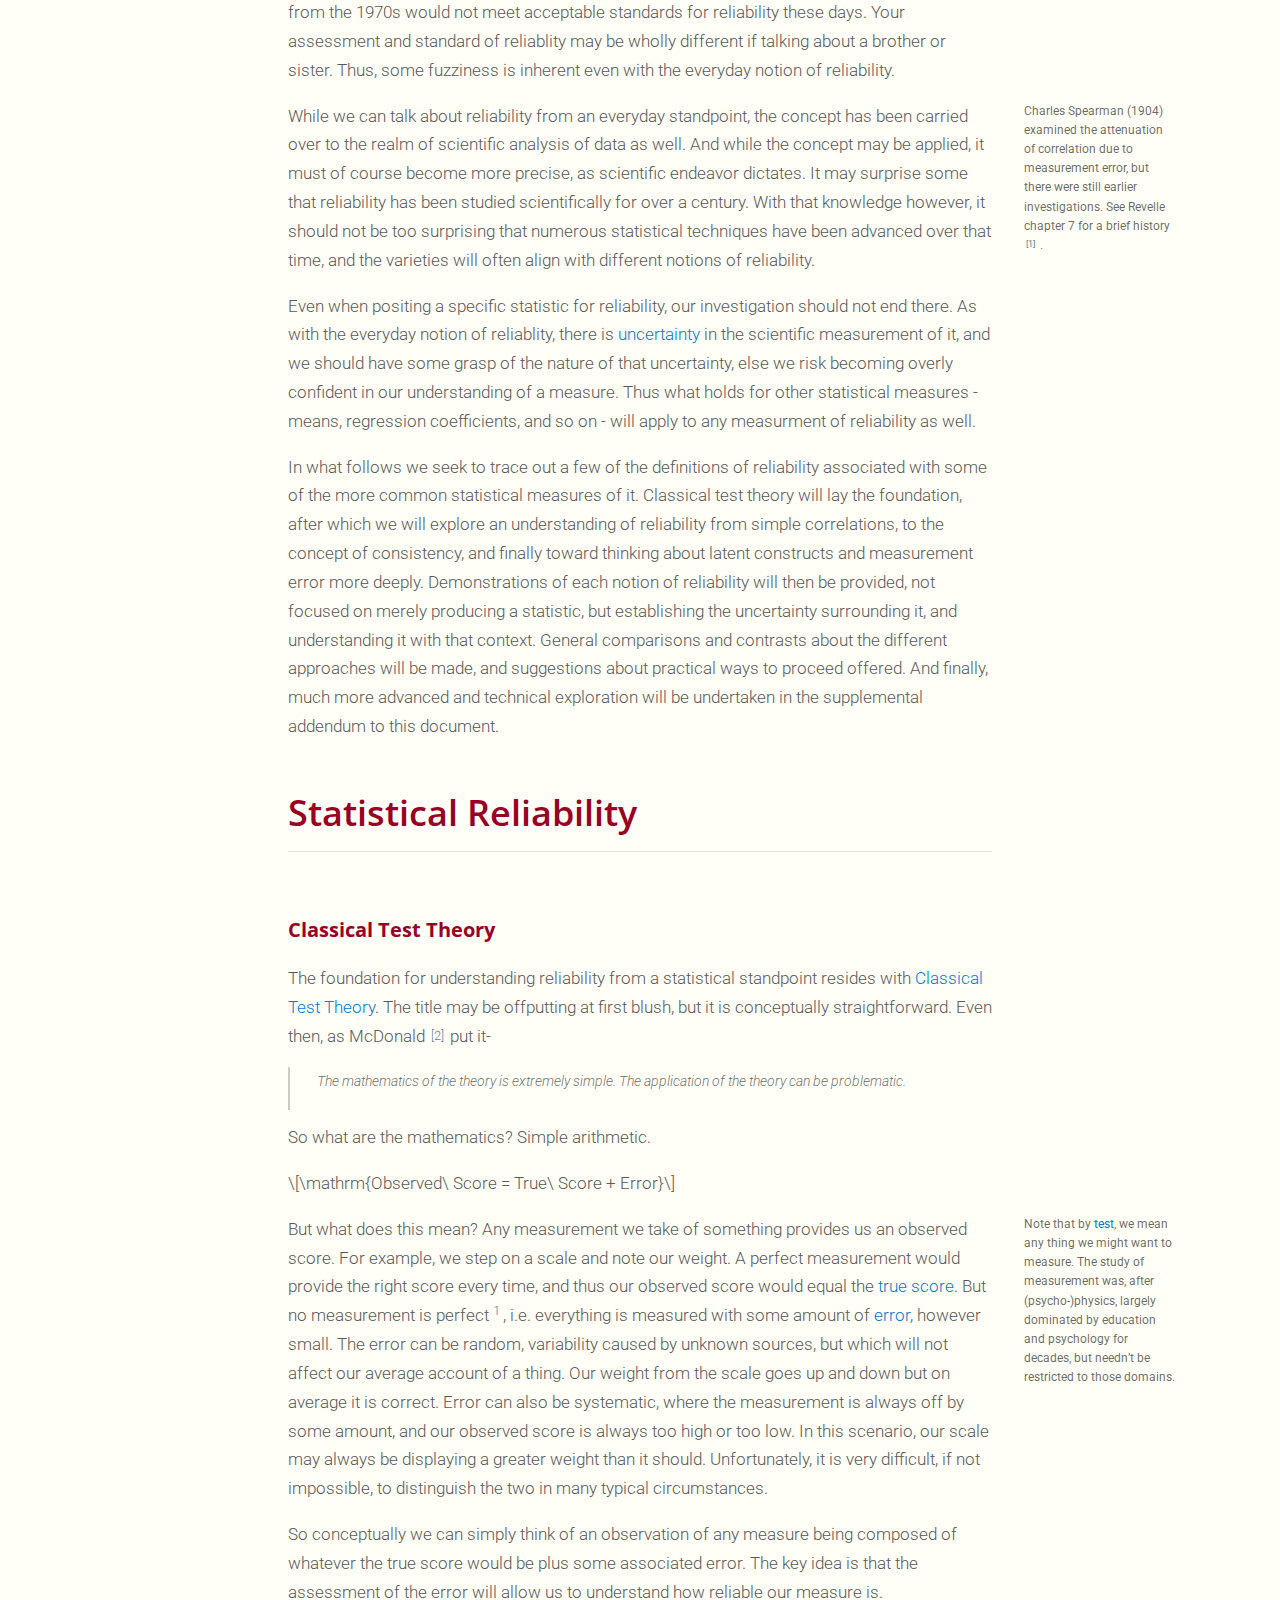
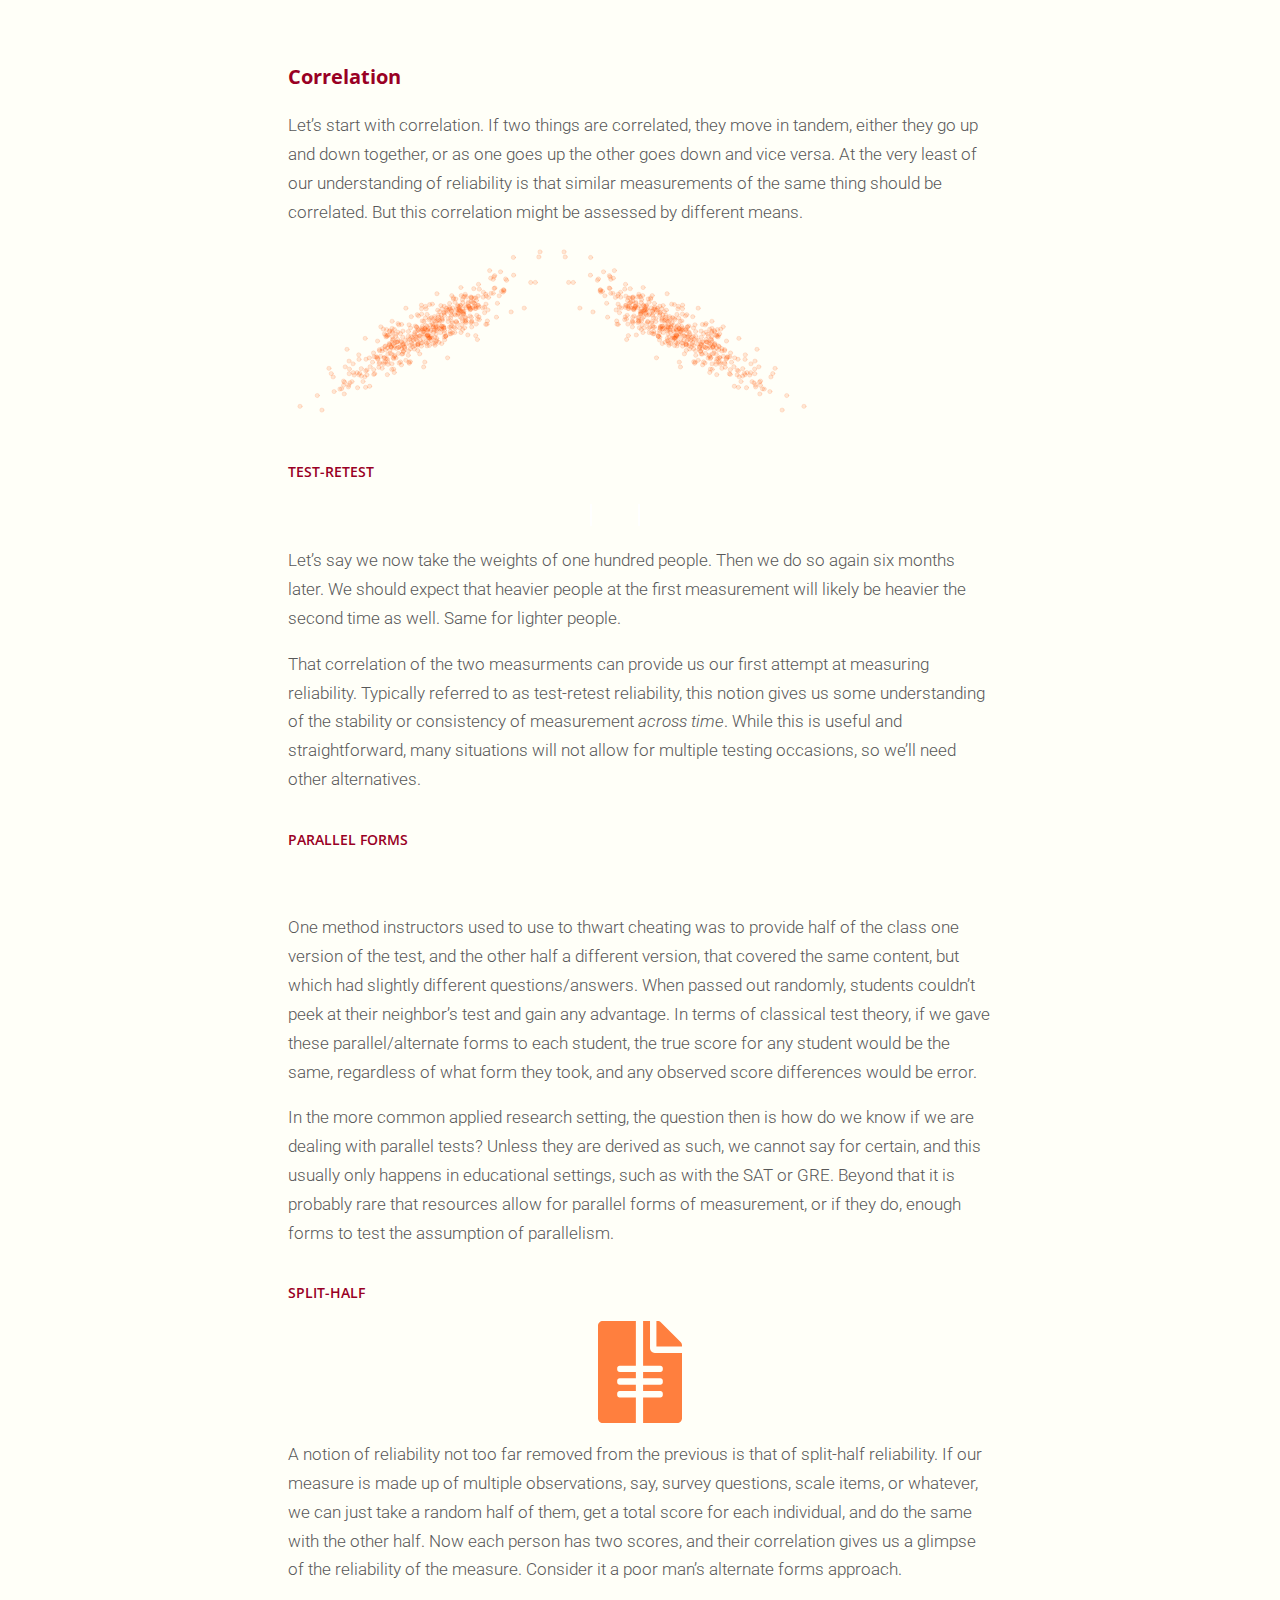
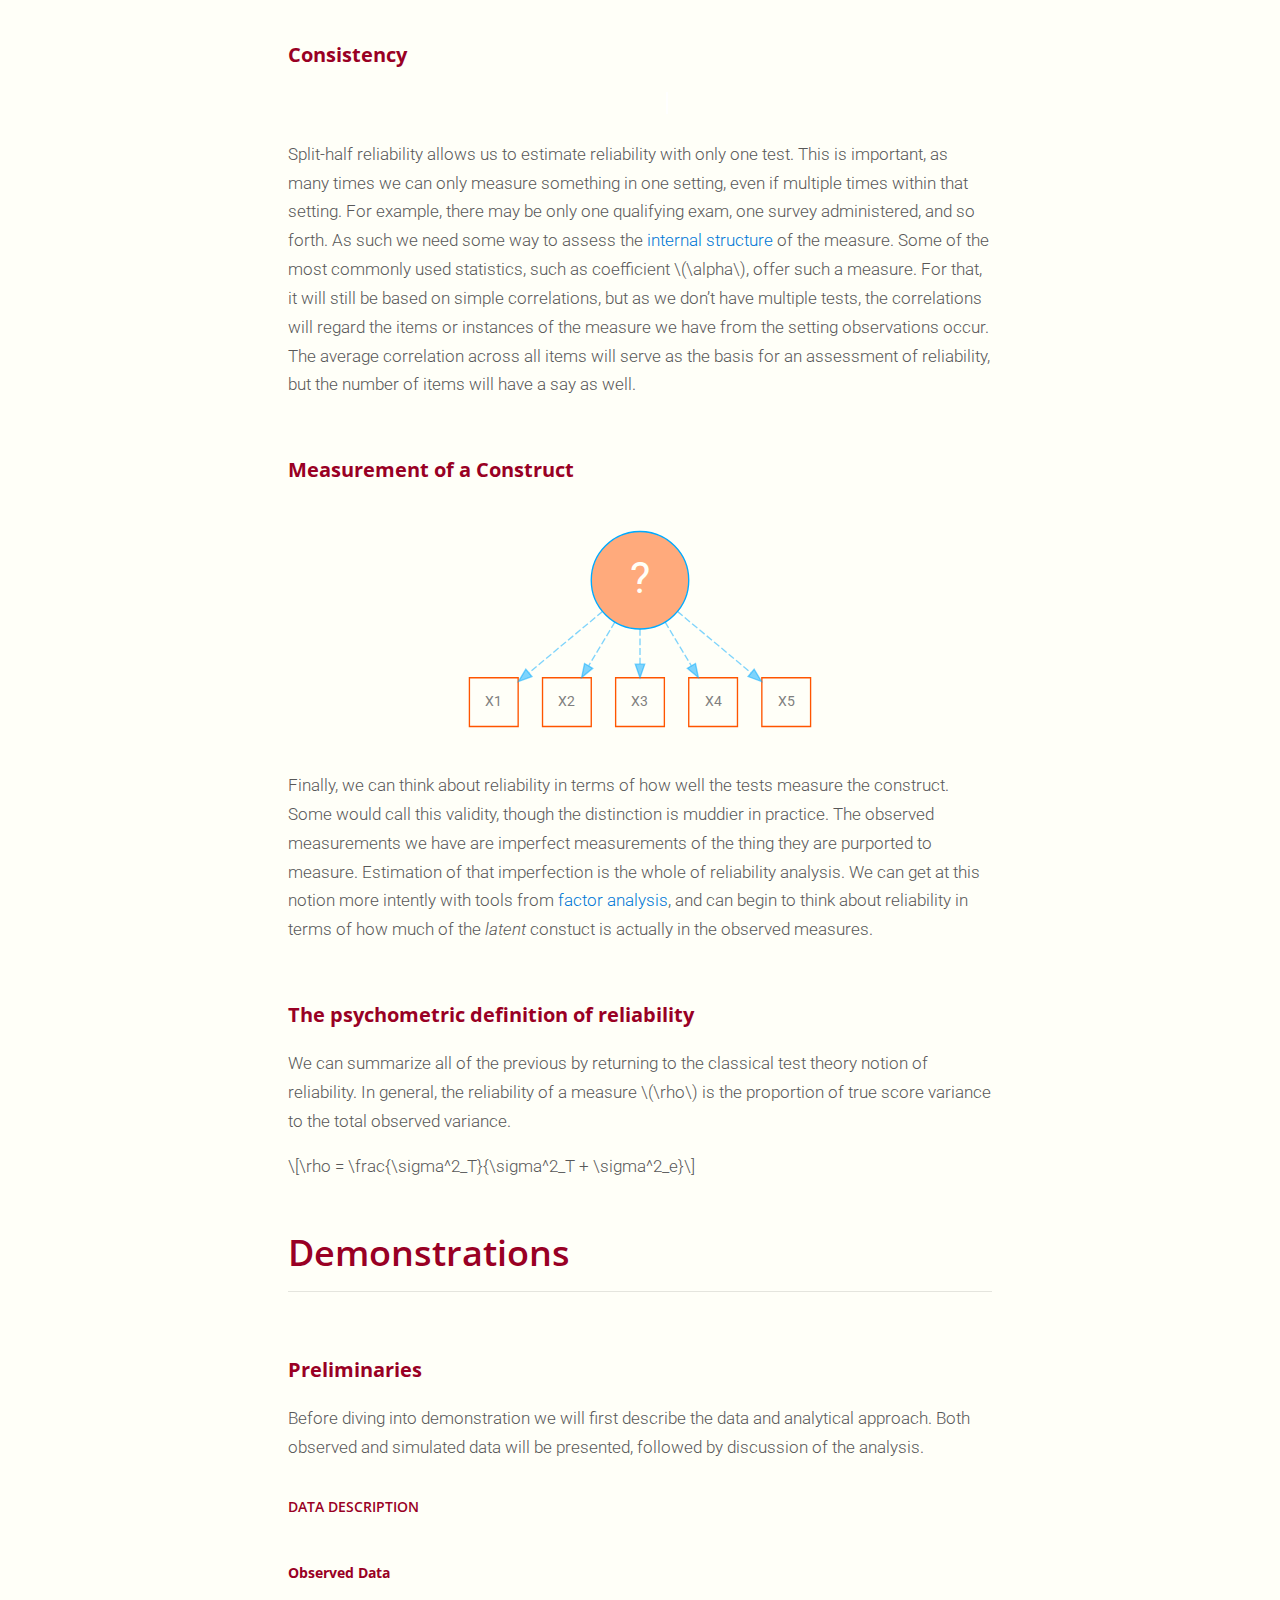
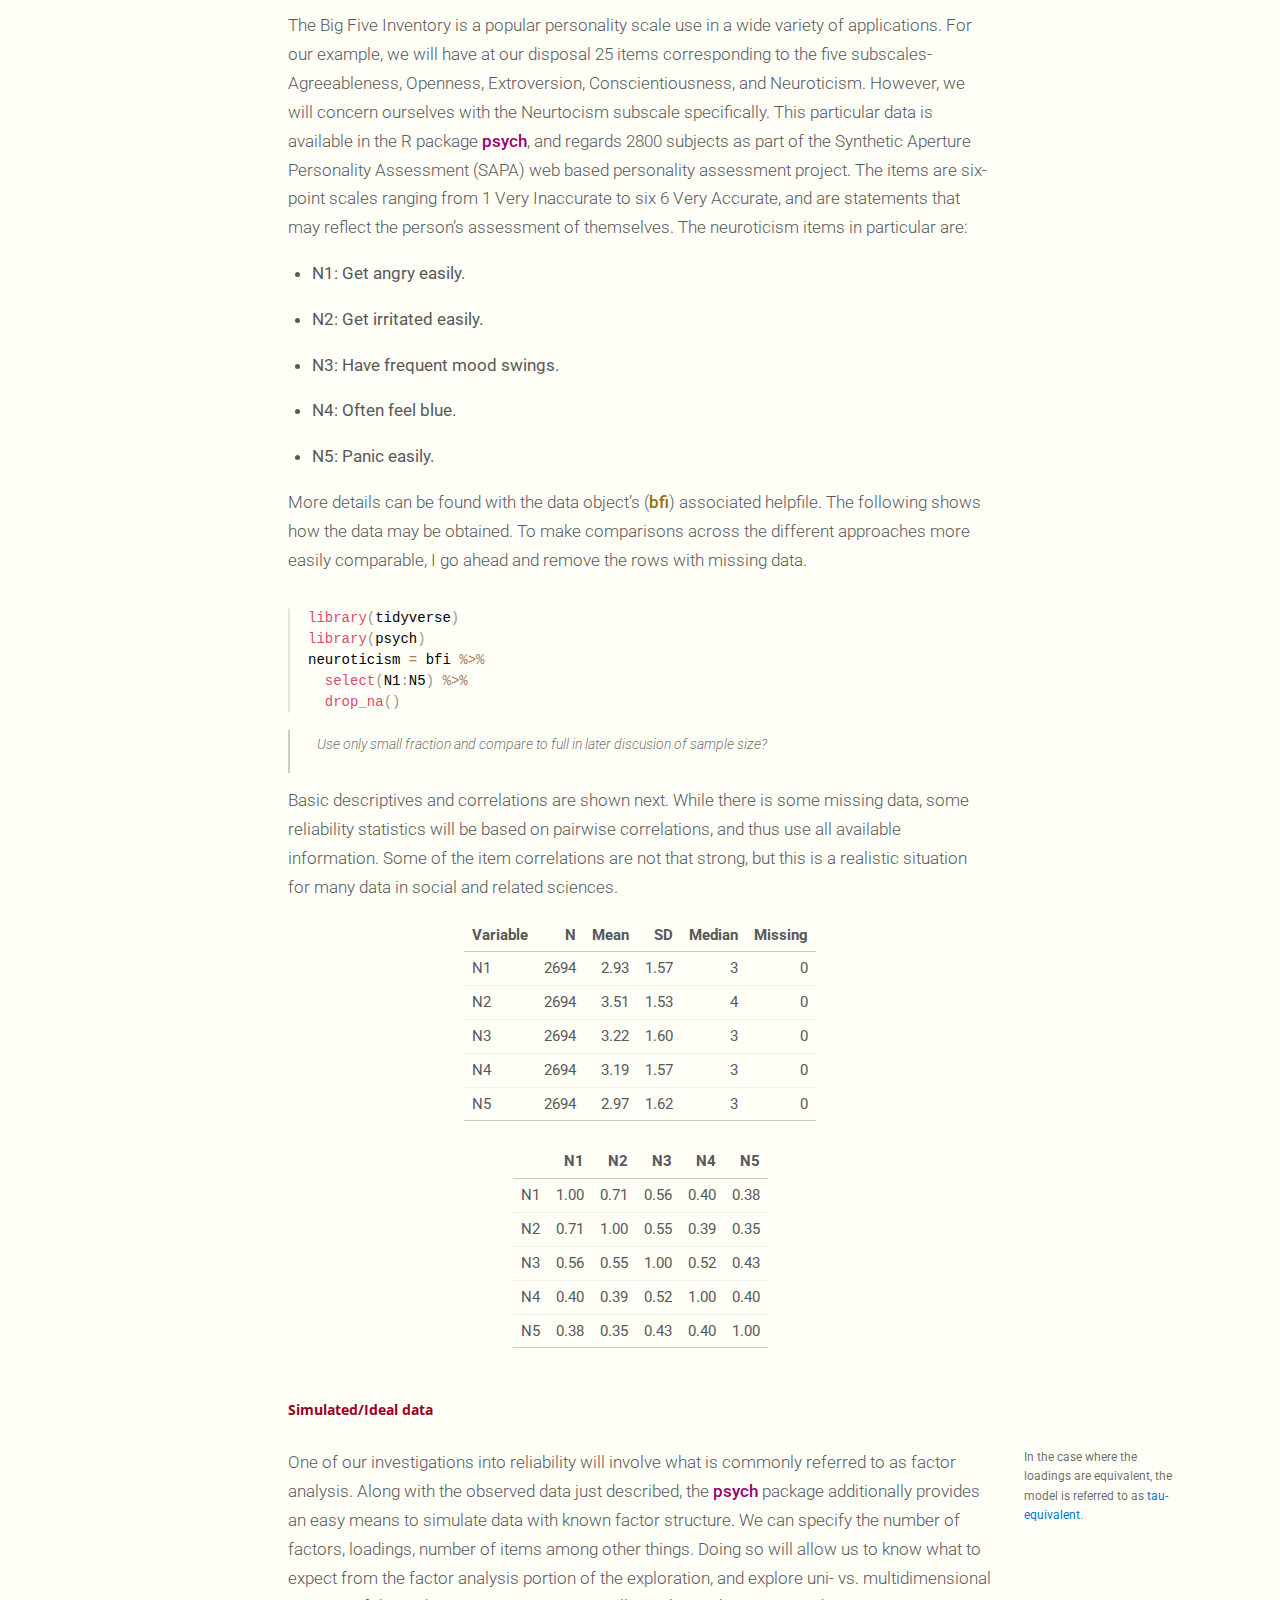
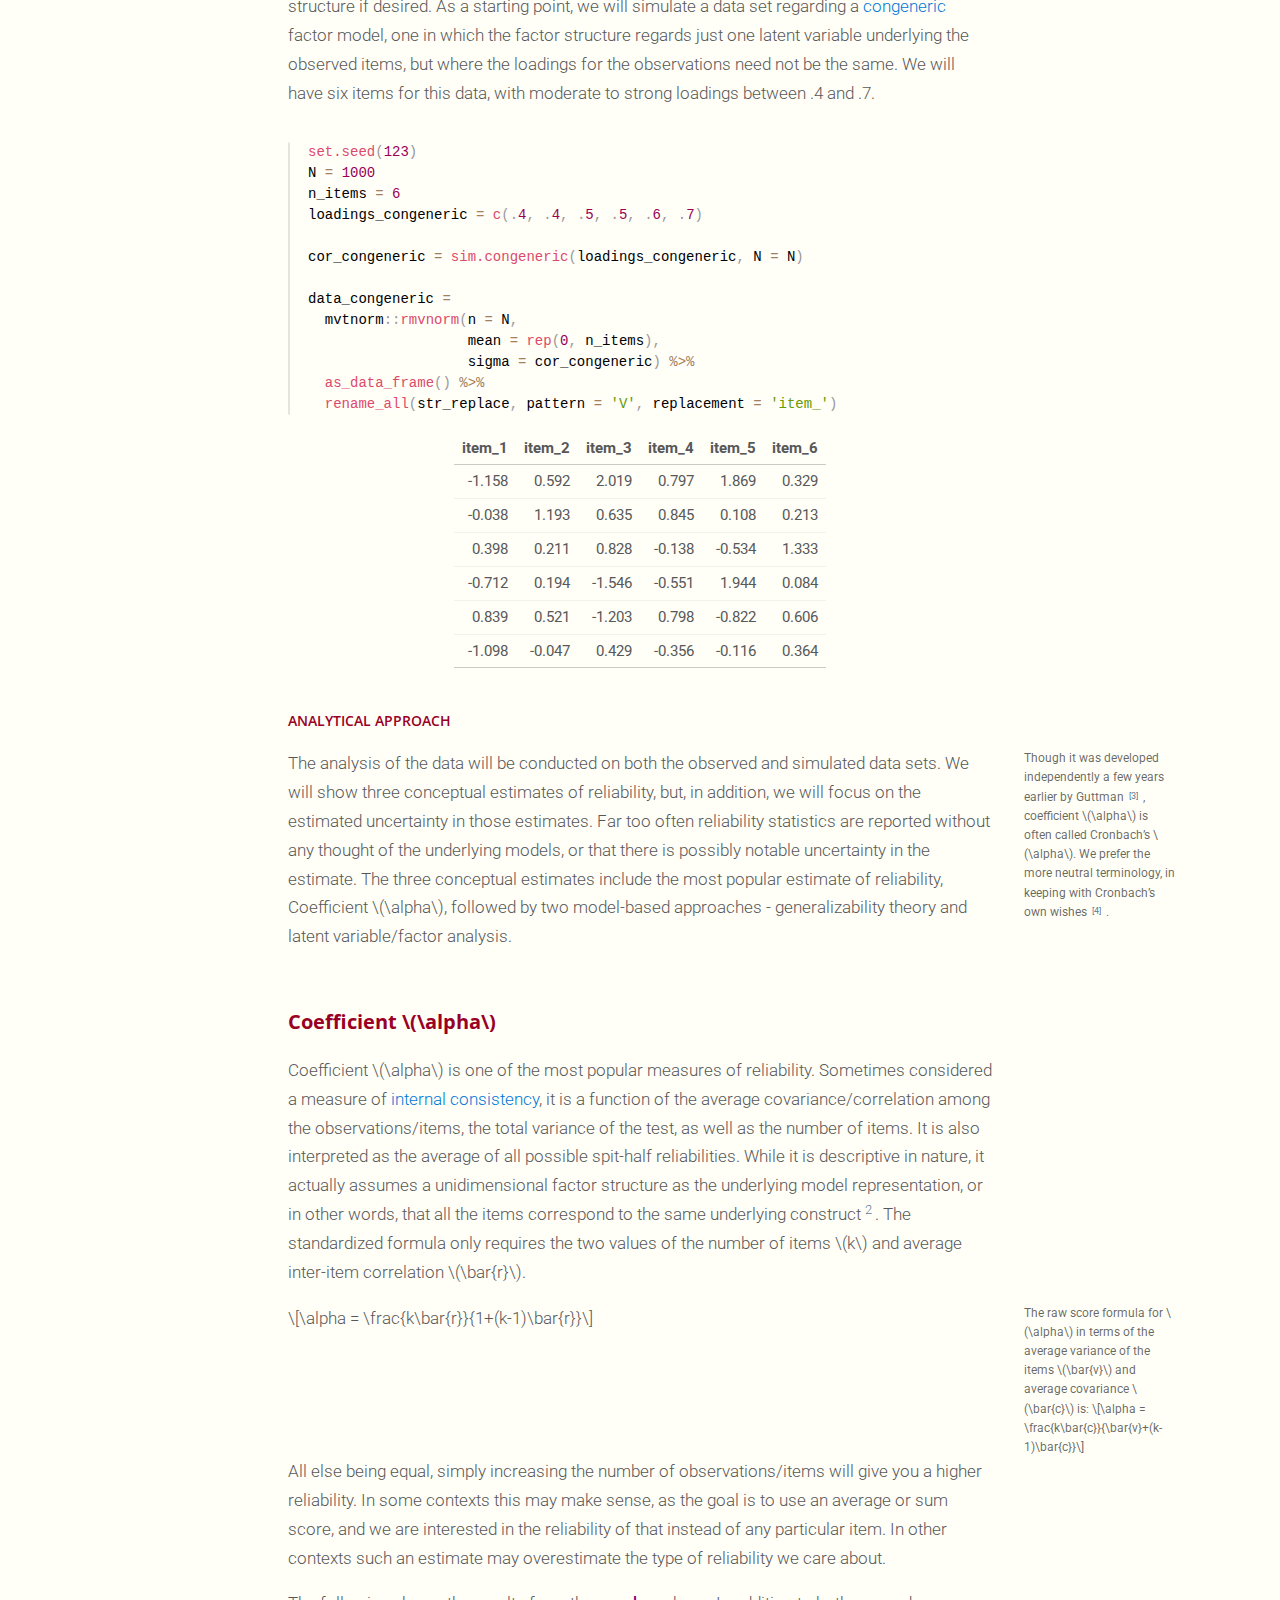
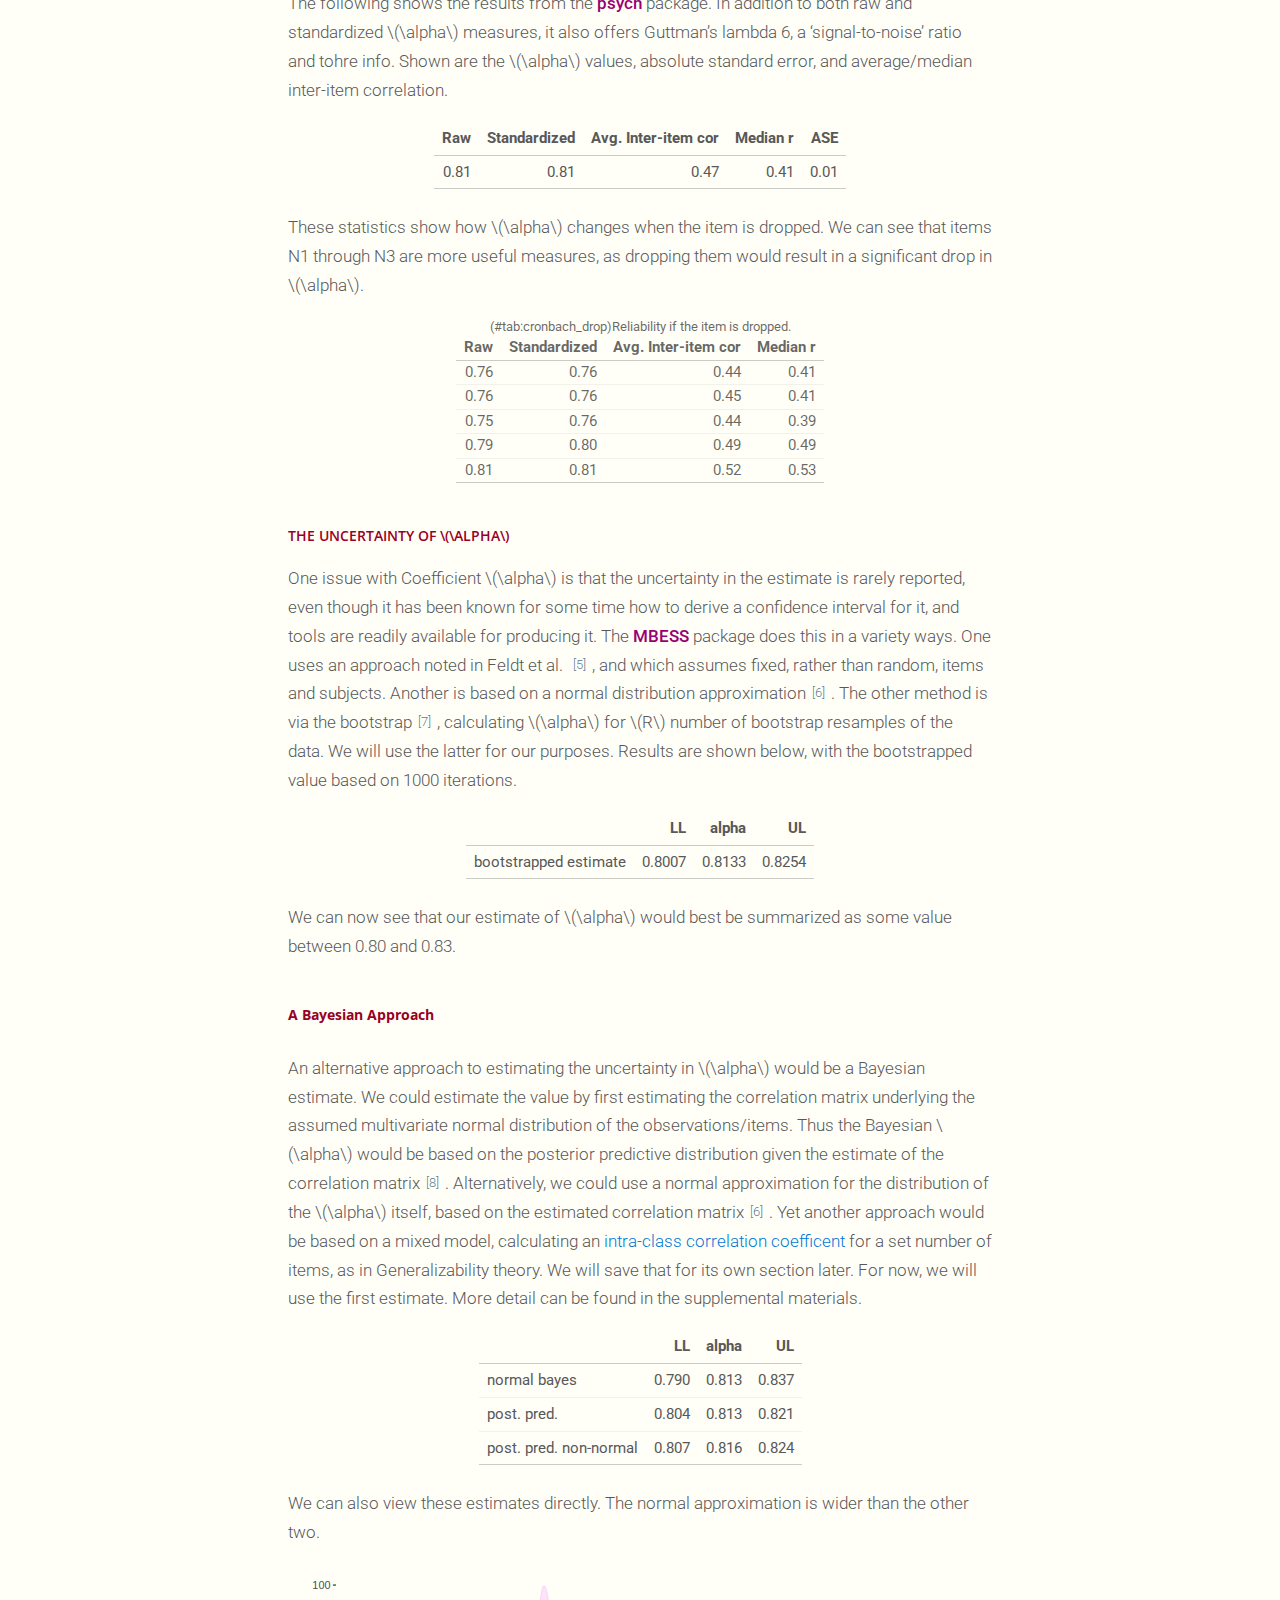
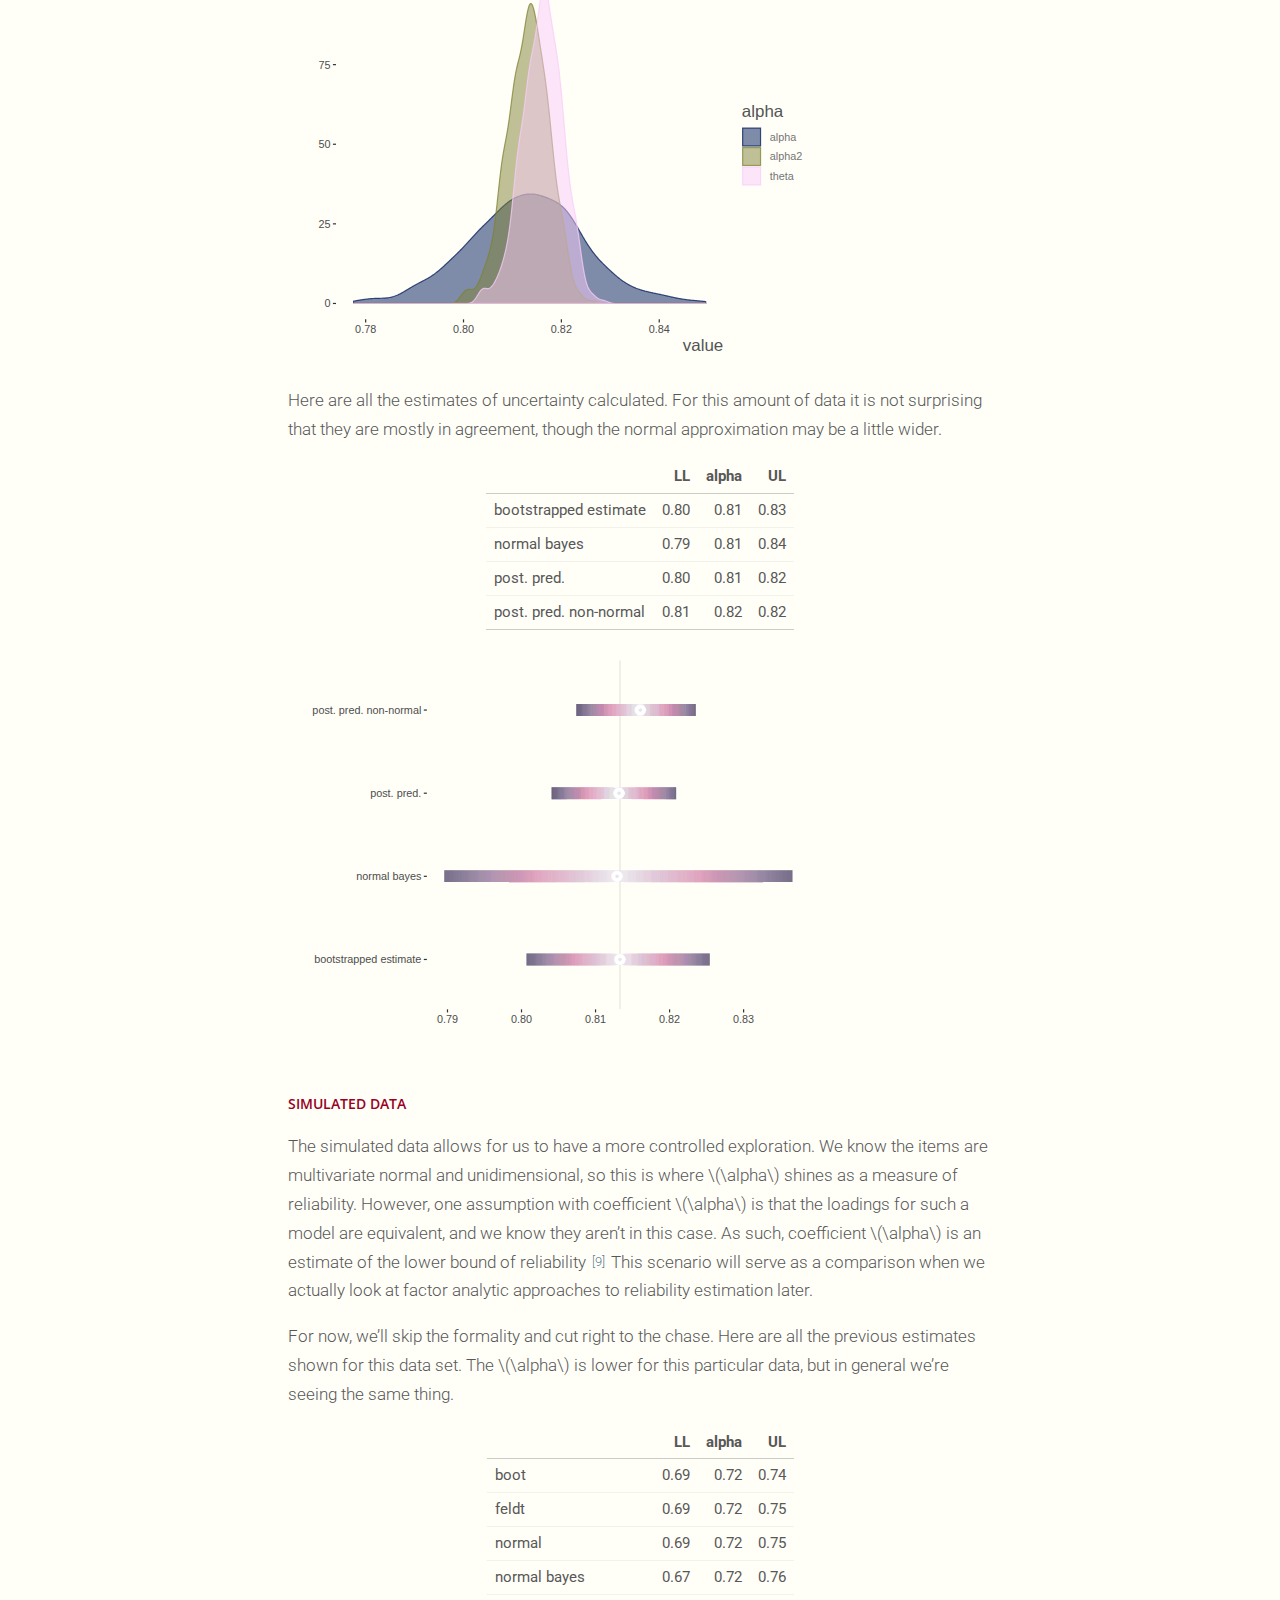
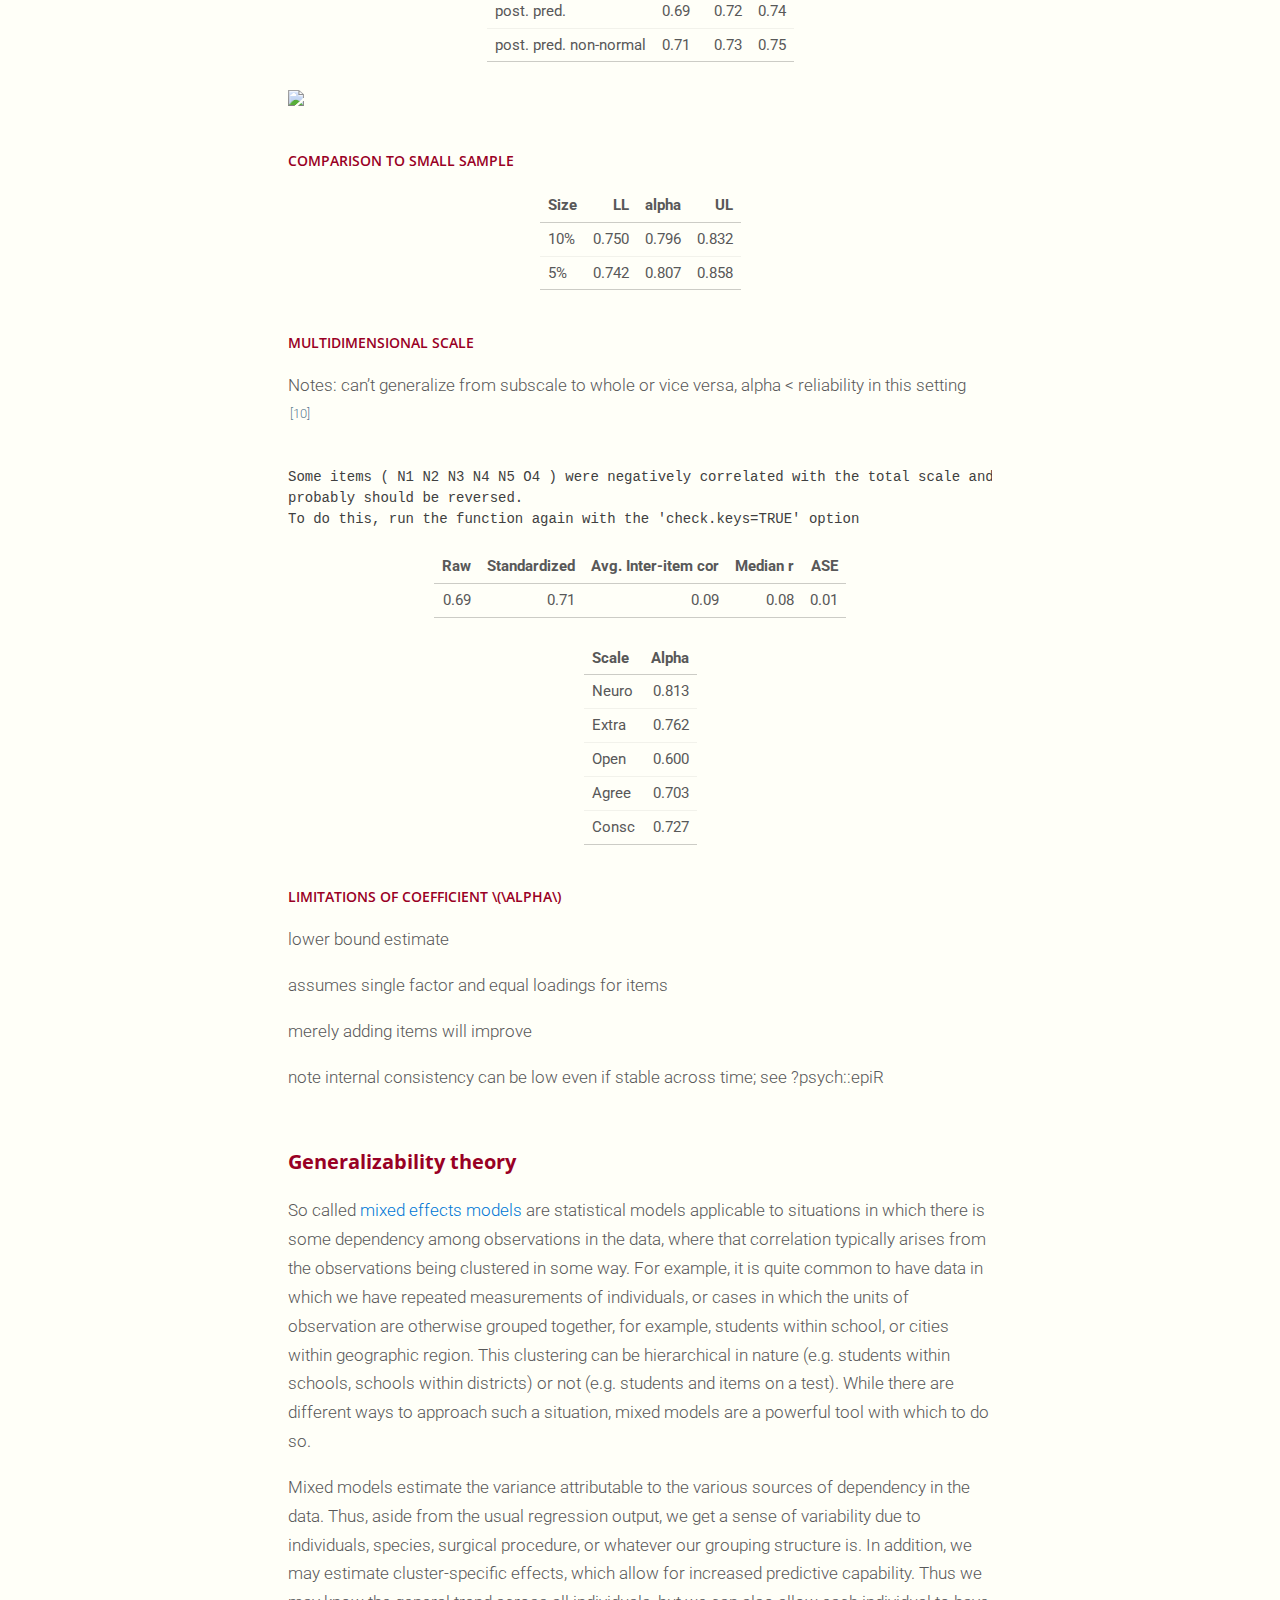
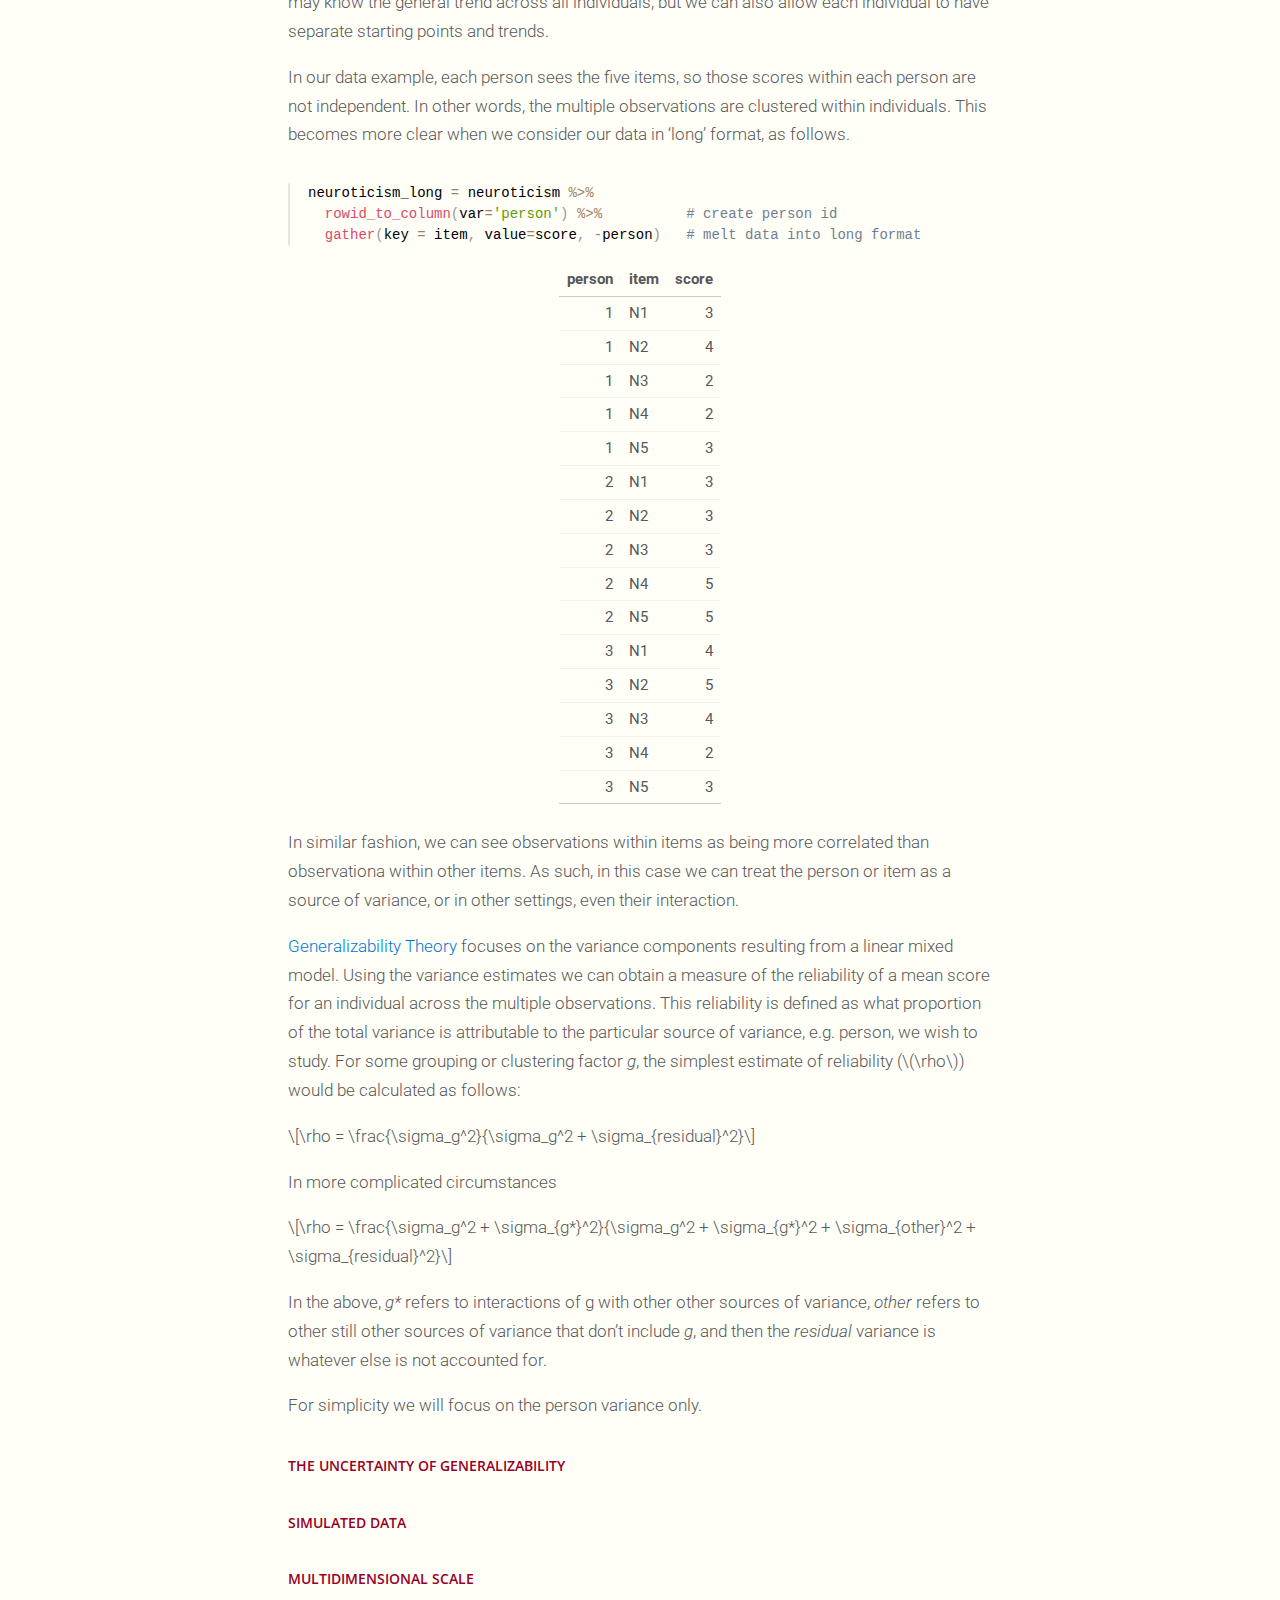
==== commit 75381d9d: "minor edits" ====
--- a/docs/index.html
+++ b/docs/index.html
@@ -25,8 +25,8 @@
   
   
   <!--  https://schema.org/Article -->
-  <meta property="article:published" itemprop="datePublished" content="2019-05-20"/>
-  <meta property="article:created" itemprop="dateCreated" content="2019-05-20"/>
+  <meta property="article:published" itemprop="datePublished" content="2019-05-21"/>
+  <meta property="article:created" itemprop="dateCreated" content="2019-05-21"/>
   <meta name="article:author" content="Michael Clark"/>
   <meta name="article:author" content="Xilin Chen"/>
   <meta name="article:author" content="Seth Berry"/>
@@ -49,8 +49,8 @@
   <!--  https://scholar.google.com/intl/en/scholar/inclusion.html#indexing -->
   <meta name="citation_title" content="reliability: The Uncertainty of Reliability"/>
   <meta name="citation_fulltext_html_url" content="https://m-clark.github.io/reliability"/>
-  <meta name="citation_online_date" content="2019/05/20"/>
-  <meta name="citation_publication_date" content="2019/05/20"/>
+  <meta name="citation_online_date" content="2019/05/21"/>
+  <meta name="citation_publication_date" content="2019/05/21"/>
   <meta name="citation_author" content="Michael Clark"/>
   <meta name="citation_author_institution" content="University of Michigan, CSCAR"/>
   <meta name="citation_author" content="Xilin Chen"/>
@@ -68,7 +68,7 @@
   <!--radix_placeholder_rmarkdown_metadata-->
   
   <script type="text/json" id="radix-rmarkdown-metadata">
-  {"type":"list","attributes":{"names":{"type":"character","attributes":{},"value":["title","description","author","date","bibliography","output","repository_url","citation_url"]}},"value":[{"type":"character","attributes":{},"value":["The Uncertainty of Reliability"]},{"type":"character","attributes":{},"value":["Notions of consistency\n"]},{"type":"list","attributes":{},"value":[{"type":"list","attributes":{"names":{"type":"character","attributes":{},"value":["name","url","affiliation","affiliation_url"]}},"value":[{"type":"character","attributes":{},"value":["Michael Clark"]},{"type":"character","attributes":{},"value":["https://m-clark.github.io"]},{"type":"character","attributes":{},"value":["University of Michigan, CSCAR"]},{"type":"character","attributes":{},"value":["https://cscar.research.umich.edu/"]}]},{"type":"list","attributes":{"names":{"type":"character","attributes":{},"value":["name","url","affiliation","affiliation_url"]}},"value":[{"type":"character","attributes":{},"value":["Xilin Chen"]},{"type":"character","attributes":{},"value":["https://www.procedurallearning.org/"]},{"type":"character","attributes":{},"value":["University of Michigan, C-STAR"]},{"type":"character","attributes":{},"value":["https://www.procedurallearning.org/"]}]},{"type":"list","attributes":{"names":{"type":"character","attributes":{},"value":["name","url","affiliation","affiliation_url"]}},"value":[{"type":"character","attributes":{},"value":["Seth Berry"]},{"type":"character","attributes":{},"value":["https://mendoza.nd.edu/research-and-faculty/directory/seth-berry/"]},{"type":"character","attributes":{},"value":["University of Notre Dame, Mendoza"]},{"type":"character","attributes":{},"value":["https://mendoza.nd.edu/"]}]},{"type":"list","attributes":{"names":{"type":"character","attributes":{},"value":["name","url","affiliation","affiliation_url"]}},"value":[{"type":"character","attributes":{},"value":["Josh Errickson"]},{"type":"character","attributes":{},"value":["https://errickson.net/"]},{"type":"character","attributes":{},"value":["University of Michigan, CSCAR"]},{"type":"character","attributes":{},"value":["https://cscar.research.umich.edu/"]}]},{"type":"list","attributes":{"names":{"type":"character","attributes":{},"value":["name","url","affiliation","affiliation_url"]}},"value":[{"type":"character","attributes":{},"value":["Richard Herrington"]},{"type":"character","attributes":{},"value":["https://errickson.net/"]},{"type":"character","attributes":{},"value":["University of North Texas, DSA"]},{"type":"character","attributes":{},"value":["https://it.unt.edu/research/"]}]},{"type":"list","attributes":{"names":{"type":"character","attributes":{},"value":["name","url","affiliation","affiliation_url"]}},"value":[{"type":"character","attributes":{},"value":["Brian C. George"]},{"type":"character","attributes":{},"value":["https://www.procedurallearning.org/"]},{"type":"character","attributes":{},"value":["University of Michigan, PLSC"]},{"type":"character","attributes":{},"value":["https://www.procedurallearning.org/"]}]}]},{"type":"character","attributes":{},"value":["2019-05-20"]},{"type":"character","attributes":{},"value":["measurement.bib"]},{"type":"list","attributes":{"names":{"type":"character","attributes":{},"value":["distill::distill_article"]}},"value":[{"type":"list","attributes":{"names":{"type":"character","attributes":{},"value":["css","toc"]}},"value":[{"type":"character","attributes":{},"value":["radix.css"]},{"type":"logical","attributes":{},"value":[true]}]}]},{"type":"character","attributes":{},"value":["https://github.com/m-clark/reliability"]},{"type":"character","attributes":{},"value":["https://m-clark.github.io/reliability"]}]}
+  {"type":"list","attributes":{"names":{"type":"character","attributes":{},"value":["title","description","author","date","bibliography","output","repository_url","citation_url"]}},"value":[{"type":"character","attributes":{},"value":["The Uncertainty of Reliability"]},{"type":"character","attributes":{},"value":["Notions of consistency\n"]},{"type":"list","attributes":{},"value":[{"type":"list","attributes":{"names":{"type":"character","attributes":{},"value":["name","url","affiliation","affiliation_url"]}},"value":[{"type":"character","attributes":{},"value":["Michael Clark"]},{"type":"character","attributes":{},"value":["https://m-clark.github.io"]},{"type":"character","attributes":{},"value":["University of Michigan, CSCAR"]},{"type":"character","attributes":{},"value":["https://cscar.research.umich.edu/"]}]},{"type":"list","attributes":{"names":{"type":"character","attributes":{},"value":["name","url","affiliation","affiliation_url"]}},"value":[{"type":"character","attributes":{},"value":["Xilin Chen"]},{"type":"character","attributes":{},"value":["https://www.procedurallearning.org/"]},{"type":"character","attributes":{},"value":["University of Michigan, C-STAR"]},{"type":"character","attributes":{},"value":["https://www.procedurallearning.org/"]}]},{"type":"list","attributes":{"names":{"type":"character","attributes":{},"value":["name","url","affiliation","affiliation_url"]}},"value":[{"type":"character","attributes":{},"value":["Seth Berry"]},{"type":"character","attributes":{},"value":["https://mendoza.nd.edu/research-and-faculty/directory/seth-berry/"]},{"type":"character","attributes":{},"value":["University of Notre Dame, Mendoza"]},{"type":"character","attributes":{},"value":["https://mendoza.nd.edu/"]}]},{"type":"list","attributes":{"names":{"type":"character","attributes":{},"value":["name","url","affiliation","affiliation_url"]}},"value":[{"type":"character","attributes":{},"value":["Josh Errickson"]},{"type":"character","attributes":{},"value":["https://errickson.net/"]},{"type":"character","attributes":{},"value":["University of Michigan, CSCAR"]},{"type":"character","attributes":{},"value":["https://cscar.research.umich.edu/"]}]},{"type":"list","attributes":{"names":{"type":"character","attributes":{},"value":["name","url","affiliation","affiliation_url"]}},"value":[{"type":"character","attributes":{},"value":["Richard Herrington"]},{"type":"character","attributes":{},"value":["https://errickson.net/"]},{"type":"character","attributes":{},"value":["University of North Texas, DSA"]},{"type":"character","attributes":{},"value":["https://it.unt.edu/research/"]}]},{"type":"list","attributes":{"names":{"type":"character","attributes":{},"value":["name","url","affiliation","affiliation_url"]}},"value":[{"type":"character","attributes":{},"value":["Brian C. George"]},{"type":"character","attributes":{},"value":["https://www.procedurallearning.org/"]},{"type":"character","attributes":{},"value":["University of Michigan, PLSC"]},{"type":"character","attributes":{},"value":["https://www.procedurallearning.org/"]}]}]},{"type":"character","attributes":{},"value":["2019-05-21"]},{"type":"character","attributes":{},"value":["measurement.bib"]},{"type":"list","attributes":{"names":{"type":"character","attributes":{},"value":["distill::distill_article"]}},"value":[{"type":"list","attributes":{"names":{"type":"character","attributes":{},"value":["css","toc"]}},"value":[{"type":"character","attributes":{},"value":["radix.css"]},{"type":"logical","attributes":{},"value":[true]}]}]},{"type":"character","attributes":{},"value":["https://github.com/m-clark/reliability"]},{"type":"character","attributes":{},"value":["https://m-clark.github.io/reliability"]}]}
   </script>
   <!--/radix_placeholder_rmarkdown_metadata-->
   <!--radix_placeholder_navigation_in_header-->
@@ -950,7 +950,7 @@
   <script src="site_libs/htmlwidgets-1.3/htmlwidgets.js"></script>
   <script src="site_libs/viz-0.3/viz.js"></script>
   <link href="site_libs/DiagrammeR-styles-0.2/styles.css" rel="stylesheet" />
-  <script src="site_libs/grViz-binding-1.0.0/grViz.js"></script>
+  <script src="site_libs/grViz-binding-1.0.1/grViz.js"></script>
   <script src="site_libs/kePrint-0.0.1/kePrint.js"></script>
   <script src="site_libs/jquery-1.11.3/jquery.min.js"></script>
   <script src="site_libs/bowser-1.9.3/bowser.min.js"></script>
@@ -968,7 +968,7 @@
 <!--radix_placeholder_front_matter-->
 
 <script id="distill-front-matter" type="text/json">
-{"title":"The Uncertainty of Reliability","description":"Notions of consistency","authors":[{"author":"Michael Clark","authorURL":"https://m-clark.github.io","affiliation":"University of Michigan, CSCAR","affiliationURL":"https://cscar.research.umich.edu/"},{"author":"Xilin Chen","authorURL":"https://www.procedurallearning.org/","affiliation":"University of Michigan, C-STAR","affiliationURL":"https://www.procedurallearning.org/"},{"author":"Seth Berry","authorURL":"https://mendoza.nd.edu/research-and-faculty/directory/seth-berry/","affiliation":"University of Notre Dame, Mendoza","affiliationURL":"https://mendoza.nd.edu/"},{"author":"Josh Errickson","authorURL":"https://errickson.net/","affiliation":"University of Michigan, CSCAR","affiliationURL":"https://cscar.research.umich.edu/"},{"author":"Richard Herrington","authorURL":"https://errickson.net/","affiliation":"University of North Texas, DSA","affiliationURL":"https://it.unt.edu/research/"},{"author":"Brian C. George","authorURL":"https://www.procedurallearning.org/","affiliation":"University of Michigan, PLSC","affiliationURL":"https://www.procedurallearning.org/"}],"publishedDate":"2019-05-20T00:00:00.000-04:00","citationText":"Clark, et al., 2019"}
+{"title":"The Uncertainty of Reliability","description":"Notions of consistency","authors":[{"author":"Michael Clark","authorURL":"https://m-clark.github.io","affiliation":"University of Michigan, CSCAR","affiliationURL":"https://cscar.research.umich.edu/"},{"author":"Xilin Chen","authorURL":"https://www.procedurallearning.org/","affiliation":"University of Michigan, C-STAR","affiliationURL":"https://www.procedurallearning.org/"},{"author":"Seth Berry","authorURL":"https://mendoza.nd.edu/research-and-faculty/directory/seth-berry/","affiliation":"University of Notre Dame, Mendoza","affiliationURL":"https://mendoza.nd.edu/"},{"author":"Josh Errickson","authorURL":"https://errickson.net/","affiliation":"University of Michigan, CSCAR","affiliationURL":"https://cscar.research.umich.edu/"},{"author":"Richard Herrington","authorURL":"https://errickson.net/","affiliation":"University of North Texas, DSA","affiliationURL":"https://it.unt.edu/research/"},{"author":"Brian C. George","authorURL":"https://www.procedurallearning.org/","affiliation":"University of Michigan, PLSC","affiliationURL":"https://www.procedurallearning.org/"}],"publishedDate":"2019-05-21T00:00:00.000-04:00","citationText":"Clark, et al., 2019"}
 </script>
 
 <!--/radix_placeholder_front_matter-->
@@ -995,7 +995,7 @@
   
 ,   Brian C. George <a href="https://www.procedurallearning.org/" class="uri">https://www.procedurallearning.org/</a> (University of Michigan, PLSC)<a href="https://www.procedurallearning.org/" class="uri">https://www.procedurallearning.org/</a>
   
-<br/>2019-05-20
+<br/>2019-05-21
 </div>
 
 <div class="d-article">
@@ -1082,8 +1082,8 @@
 <h3 id="measurement-of-a-construct">Measurement of a Construct</h3>
 <div class="layout-chunk" data-layout="l-body">
 <div style="width:50%; margin:0 auto; font-family:Roboto; font-size:50%">
-<div id="htmlwidget-c18093542745465fcced" style="width:100%;height:250px;" class="grViz html-widget"></div>
-<script type="application/json" data-for="htmlwidget-c18093542745465fcced">{"x":{"diagram":"digraph Factor  {\n graph [rankdir=TB  bgcolor=transparent]\n node [fontname=\"Roboto\" fontsize=10 fontcolor=gray50 shape=box width=.5 color=\"#ff5500\"];\n edge [fontname=\"Roboto\" fontsize=10 fontcolor=gray50 color=\"#00aaff80\" style=\"dashed\"];\n X1  [label = \"X1\"];\n X2  [label = \"X2\"];\n X3  [label = \"X3\"];\n X4  [label = \"X4\"];\n X5  [label = \"X5\"];\n\n node [shape=circle width=1];\n   C [label = \"?\" style=filled color=\"#00aaff\", fillcolor=\"#ff550080\" fontcolor=\"#fffff8\" fontsize=32];\n   C -> X1  ;\n   C -> X2  ;\n   C -> X3  ;\n   C -> X4  ;\n   C -> X5  ;\n \n { rank=same; \n X1; X2; X3; X4; X5; }\n \n}","config":{"engine":"dot","options":null}},"evals":[],"jsHooks":[]}</script>
+<div id="htmlwidget-6178b31cda83531c3108" style="width:100%;height:250px;" class="grViz html-widget"></div>
+<script type="application/json" data-for="htmlwidget-6178b31cda83531c3108">{"x":{"diagram":"digraph Factor  {\n graph [rankdir=TB  bgcolor=transparent]\n node [fontname=\"Roboto\" fontsize=10 fontcolor=gray50 shape=box width=.5 color=\"#ff5500\"];\n edge [fontname=\"Roboto\" fontsize=10 fontcolor=gray50 color=\"#00aaff80\" style=\"dashed\"];\n X1  [label = \"X1\"];\n X2  [label = \"X2\"];\n X3  [label = \"X3\"];\n X4  [label = \"X4\"];\n X5  [label = \"X5\"];\n\n node [shape=circle width=1];\n   C [label = \"?\" style=filled color=\"#00aaff\", fillcolor=\"#ff550080\" fontcolor=\"#fffff8\" fontsize=32];\n   C -> X1  ;\n   C -> X2  ;\n   C -> X3  ;\n   C -> X4  ;\n   C -> X5  ;\n \n { rank=same; \n X1; X2; X3; X4; X5; }\n \n}","config":{"engine":"dot","options":null}},"evals":[],"jsHooks":[]}</script>
 </div>
 </div>
 <p>Finally, we can think about reliability in terms of how well the tests measure the construct. Some would call this validity, though the distinction is muddier in practice. The observed measurements we have are imperfect measurements of the thing they are purported to measure. Estimation of that imperfection is the whole of reliability analysis. We can get at this notion more intently with tools from <span class="emph">factor analysis</span>, and can begin to think about reliability in terms of how much of the <em>latent</em> constuct is actually in the observed measures.</p>
@@ -1695,7 +1695,7 @@
 
 </div>
 <h4 id="the-uncertainty-of-alpha">The Uncertainty of <span class="math inline">\(\alpha\)</span></h4>
-<p>One issue with Coefficient <span class="math inline">\(\alpha\)</span> is that the uncertainty in the estimate is rarely reported, even though it has been known for some time how to derive a confidence interval for it, and tools are readily available for producing it. The <span class="pack">MBESS</span> package does this in a variety ways. One uses an approach noted in Feldt et al. <span class="citation" data-cites="feldt_statistical_1987">Feldt, Woodruff, and Salih (<a href="#ref-feldt_statistical_1987">1987</a>)</span>, and which assumes fixed, rather than random, items and subjects. Another is based on a normal distribution approximation <span class="citation" data-cites="van_zyl_distribution_2000">Zyl, Neudecker, and Nel (<a href="#ref-van_zyl_distribution_2000">2000</a>)</span>. The other method is via the bootstrap <span class="citation" data-cites="kelley_confidence_2016">Kelley and Pornprasertmanit (<a href="#ref-kelley_confidence_2016">2016</a>)</span>, calculating <span class="math inline">\(\alpha\)</span> for <span class="math inline">\(R\)</span> number of bootstrap resamples of the data. We will use the latter for our purposes. Results are shown below, with the bootstrapped value based on 1000 iterations.</p>
+<p>One issue with Coefficient <span class="math inline">\(\alpha\)</span> is that the uncertainty in the estimate is rarely reported, even though it has been known for some time how to derive a confidence interval for it, and tools are readily available for producing it. The <span class="pack">MBESS</span> package does this in a variety ways. One uses an approach noted in Feldt et al. <span class="citation" data-cites="feldt_statistical_1987">Feldt, Woodruff, and Salih (<a href="#ref-feldt_statistical_1987">1987</a>)</span>, and which assumes fixed, rather than random, items and subjects. Another is based on a normal distribution approximation <span class="citation" data-cites="van_zyl_distribution_2000">Zyl, Neudecker, and Nel (<a href="#ref-van_zyl_distribution_2000">2000</a>)</span>. The other method is via the bootstrap <span class="citation" data-cites="kelley_confidence_2016">Kelley and Pornprasertmanit (<a href="#ref-kelley_confidence_2016">2016</a>)</span>, calculating <span class="math inline">\(\alpha\)</span> for <span class="math inline">\(R\)</span> number of bootstrap resamples of the data. We will use the latter for our purposes. Results are shown below, with the bootstrapped value based on 1000 iterations.</p>
 <div class="layout-chunk" data-layout="l-body">
 
 </div>
@@ -1725,13 +1725,13 @@
 bootstrapped estimate
 </td>
 <td style="text-align:right;">
-0.8004
+0.8007
 </td>
 <td style="text-align:right;">
 0.8133
 </td>
 <td style="text-align:right;">
-0.8253
+0.8254
 </td>
 </tr>
 </tbody>
@@ -1769,13 +1769,13 @@
 normal bayes
 </td>
 <td style="text-align:right;">
-0.787
+0.790
 </td>
 <td style="text-align:right;">
 0.813
 </td>
 <td style="text-align:right;">
-0.836
+0.837
 </td>
 </tr>
 <tr>
@@ -1783,7 +1783,7 @@
 post. pred.
 </td>
 <td style="text-align:right;">
-0.805
+0.804
 </td>
 <td style="text-align:right;">
 0.813
@@ -1797,7 +1797,7 @@
 post. pred. non-normal
 </td>
 <td style="text-align:right;">
-0.808
+0.807
 </td>
 <td style="text-align:right;">
 0.816
@@ -1893,7 +1893,7 @@
 <p><img src="index_files/figure-html5/alpha_all-1.svg" width="75%" /></p>
 </div>
 <h4 id="simulated-data">Simulated Data</h4>
-<p>The simulated data allows for us to have a more controlled exploration. We know the items are multivariate normal and unidimensional, so this is where <span class="math inline">\(\alpha\)</span> shines as a measure of reliability. However, one assumption with coefficient <span class="math inline">\(\alpha\)</span> is that the loadings for such a model are equivalent, and we know they aren’t in this case. As such, coefficient <span class="math inline">\(\alpha\)</span> is a an estimate of the lower bound of reliability. This scenario will serve as a comparison when we actually look at factor analytic approaches to reliability estimation later.</p>
+<p>The simulated data allows for us to have a more controlled exploration. We know the items are multivariate normal and unidimensional, so this is where <span class="math inline">\(\alpha\)</span> shines as a measure of reliability. However, one assumption with coefficient <span class="math inline">\(\alpha\)</span> is that the loadings for such a model are equivalent, and we know they aren’t in this case. As such, coefficient <span class="math inline">\(\alpha\)</span> is an estimate of the lower bound of reliability <span class="citation" data-cites="revelle_coefficients_2009">Revelle and Zinbarg (<a href="#ref-revelle_coefficients_2009">2009</a>)</span> This scenario will serve as a comparison when we actually look at factor analytic approaches to reliability estimation later.</p>
 <p>For now, we’ll skip the formality and cut right to the chase. Here are all the previous estimates shown for this data set. The <span class="math inline">\(\alpha\)</span> is lower for this particular data, but in general we’re seeing the same thing.</p>
 <div class="layout-chunk" data-layout="l-body">
 
@@ -1933,7 +1933,7 @@
 0.72
 </td>
 <td style="text-align:right;">
-0.75
+0.74
 </td>
 </tr>
 <tr>
@@ -2035,13 +2035,13 @@
 10%
 </td>
 <td style="text-align:right;">
-0.816
-</td>
-<td style="text-align:right;">
-0.848
-</td>
-<td style="text-align:right;">
-0.874
+0.750
+</td>
+<td style="text-align:right;">
+0.796
+</td>
+<td style="text-align:right;">
+0.832
 </td>
 </tr>
 <tr>
@@ -2049,13 +2049,13 @@
 5%
 </td>
 <td style="text-align:right;">
-0.793
-</td>
-<td style="text-align:right;">
-0.841
-</td>
-<td style="text-align:right;">
-0.878
+0.742
+</td>
+<td style="text-align:right;">
+0.807
+</td>
+<td style="text-align:right;">
+0.858
 </td>
 </tr>
 </tbody>
@@ -2411,6 +2411,9 @@
 <div id="ref-revelle_introduction_nodate">
 <p>Revelle, William. n.d. <em>An Introduction to Psychometric Theory with Applications in R</em>. Accessed December 4, 2018. <a href="http://www.personality-project.org/r/book/">http://www.personality-project.org/r/book/</a>.</p>
 </div>
+<div id="ref-revelle_coefficients_2009">
+<p>Revelle, William, and Richard E. Zinbarg. 2009. “Coefficients Alpha, Beta, Omega, and the Glb: Comments on Sijtsma.” <em>Psychometrika</em> 74 (1): 145–54. <a href="https://doi.org/10.1007/s11336-008-9102-z">https://doi.org/10.1007/s11336-008-9102-z</a>.</p>
+</div>
 <div id="ref-zinbarg_cronbachs_2005">
 <p>Zinbarg, Richard E., William Revelle, Iftah Yovel, and Wen Li. 2005. “Cronbach’s α, Revelle’s β, and Mcdonald’s ωH: Their Relations with Each Other and Two Alternative Conceptualizations of Reliability.” <em>Psychometrika</em> 70 (1): 123–33. <a href="https://doi.org/10.1007/s11336-003-0974-7">https://doi.org/10.1007/s11336-003-0974-7</a>.</p>
 </div>
@@ -2450,7 +2453,7 @@
 <p>If you see mistakes or want to suggest changes, please <a href="https://github.com/m-clark/reliability/issues/new">create an issue</a> on the source repository.</p>
 <h3 id="citation">Citation</h3>
 <p>For attribution, please cite this work as</p>
-<pre class="citation-appendix short">Clark, et al. (2019, May 20). reliability: The Uncertainty of Reliability. Retrieved from https://m-clark.github.io/reliability</pre>
+<pre class="citation-appendix short">Clark, et al. (2019, May 21). reliability: The Uncertainty of Reliability. Retrieved from https://m-clark.github.io/reliability</pre>
 <p>BibTeX citation</p>
 <pre class="citation-appendix long">@misc{clark2019the,
   author = {Clark, Michael and Chen, Xilin and Berry, Seth and Errickson, Josh and Herrington, Richard and George, Brian C.},
@@ -2486,7 +2489,7 @@
 }
 
 @article{tavakol_reliability_2017,
-	title = {The reliability of assessments: {The} {Bayesian} {Cronbach}’s alpha},
+	title = {The reliability of assessments: {The} {Bayesian} {Cronbach}â€™s alpha},
 	volume = {39},
 	issn = {0142-159X, 1466-187X},
 	shorttitle = {The reliability of assessments},
@@ -2521,7 +2524,7 @@
 }
 
 @article{sijtsma_use_2009,
-	title = {On the {Use}, the {Misuse}, and the {Very} {Limited} {Usefulness} of {Cronbach}’s {Alpha}},
+	title = {On the {Use}, the {Misuse}, and the {Very} {Limited} {Usefulness} of {Cronbach}â€™s {Alpha}},
 	volume = {74},
 	issn = {0033-3123, 1860-0980},
 	url = {http://link.springer.com/10.1007/s11336-008-9101-0},
@@ -2554,10 +2557,10 @@
 }
 
 @article{barbaranelli_problem_2015,
-	title = {The {Problem} {With} {Cronbach}’s {Alpha}: {Comment} on {Sijtsma} and van der {Ark} (2015)},
+	title = {The {Problem} {With} {Cronbach}â€™s {Alpha}: {Comment} on {Sijtsma} and van der {Ark} (2015)},
 	volume = {64},
 	issn = {0029-6562},
-	shorttitle = {The {Problem} {With} {Cronbach}’s {Alpha}},
+	shorttitle = {The {Problem} {With} {Cronbach}â€™s {Alpha}},
 	url = {http://content.wkhealth.com/linkback/openurl?sid=WKPTLP:landingpage&an=00006199-201503000-00009},
 	doi = {10.1097/NNR.0000000000000079},
 	language = {en},
@@ -2697,13 +2700,13 @@
 }
 
 @article{zinbarg_cronbachs_2005,
-	title = {Cronbach’s α, {Revelle}’s β, and {Mcdonald}’s ω{H}: their relations with each other and two alternative conceptualizations of reliability},
+	title = {Cronbachâ€™s Î±, {Revelle}â€™s Î², and {Mcdonald}â€™s Ï‰{H}: their relations with each other and two alternative conceptualizations of reliability},
 	volume = {70},
 	issn = {1860-0980},
-	shorttitle = {Cronbach’s α, {Revelle}’s β, and {Mcdonald}’s ω{H}},
+	shorttitle = {Cronbachâ€™s Î±, {Revelle}â€™s Î², and {Mcdonald}â€™s Ï‰{H}},
 	url = {https://doi.org/10.1007/s11336-003-0974-7},
 	doi = {10.1007/s11336-003-0974-7},
-	abstract = {We make theoretical comparisons among five coefficients—Cronbach’s α, Revelle’s β, McDonald’s ω h , and two alternative conceptualizations of reliability. Though many end users and psychometricians alike may not distinguish among these five coefficients, we demonstrate formally their nonequivalence. Specifically, whereas there are conditions under which α, β, and ω h are equivalent to each other and to one of the two conceptualizations of reliability considered here, we show that equality with this conceptualization of reliability and between α and ω h holds only under a highly restrictive set of conditions and that the conditions under which β equals ω h are only somewhat more general. The nonequivalence of α, β, and ω h suggests that important information about the psychometric properties of a scale may be missing when scale developers and users only report α as is almost always the case},
+	abstract = {We make theoretical comparisons among five coefficientsâ€”Cronbachâ€™s Î±, Revelleâ€™s Î², McDonaldâ€™s Ï‰ h , and two alternative conceptualizations of reliability. Though many end users and psychometricians alike may not distinguish among these five coefficients, we demonstrate formally their nonequivalence. Specifically, whereas there are conditions under which Î±, Î², and Ï‰ h are equivalent to each other and to one of the two conceptualizations of reliability considered here, we show that equality with this conceptualization of reliability and between Î± and Ï‰ h holds only under a highly restrictive set of conditions and that the conditions under which Î² equals Ï‰ h are only somewhat more general. The nonequivalence of Î±, Î², and Ï‰ h suggests that important information about the psychometric properties of a scale may be missing when scale developers and users only report Î± as is almost always the case},
 	language = {en},
 	number = {1},
 	urldate = {2018-12-20},
@@ -2713,7 +2716,7 @@
 	year = {2005},
 	keywords = {Alternative Conceptualization, Psychometric Property, Public Policy, Statistical Theory, Theoretical Comparison},
 	pages = {123--133},
-	file = {Springer Full Text PDF:/Users/micl/Zotero/storage/PWZXY6Z2/Zinbarg et al. - 2005 - Cronbach’s α, Revelle’s β, and Mcdonald’s ωH thei.pdf:application/pdf}
+	file = {Springer Full Text PDF:/Users/micl/Zotero/storage/PWZXY6Z2/Zinbarg et al. - 2005 - Cronbachâ€™s Î±, Revelleâ€™s Î², and Mcdonaldâ€™s Ï‰H thei.pdf:application/pdf}
 }
 
 @article{guttman_basis_1945,
@@ -2722,7 +2725,7 @@
 	issn = {1860-0980},
 	url = {https://doi.org/10.1007/BF02288892},
 	doi = {10.1007/BF02288892},
-	abstract = {Three sources of variation in experimental results for a test are distinguished: trials, persons, and items. Unreliability is defined only in terms of variation over trials. This definition leads to a more complete analysis than does the conventional one; Spearman's contention is verified that the conventional approach—which was formulated by Yule—introduces unnecessary hypotheses. It is emphasized that at least two trials are necessary to estimate the reliability coefficient. This paper is devoted largely to developinglower bounds to the reliability coefficient that can be computed from but asingle trial; these avoid the experimental difficulties of making two independent trials. Six different lower bounds are established, appropriate for different situations. Some of the bounds are easier to compute than are conventional formulas, and all the bounds assume less than do conventional formulas. The terminology used is that of psychological and sociological testing, but the discussion actually provides a general analysis of the reliability of the sum ofn variables.},
+	abstract = {Three sources of variation in experimental results for a test are distinguished: trials, persons, and items. Unreliability is defined only in terms of variation over trials. This definition leads to a more complete analysis than does the conventional one; Spearman's contention is verified that the conventional approachâ€”which was formulated by Yuleâ€”introduces unnecessary hypotheses. It is emphasized that at least two trials are necessary to estimate the reliability coefficient. This paper is devoted largely to developinglower bounds to the reliability coefficient that can be computed from but asingle trial; these avoid the experimental difficulties of making two independent trials. Six different lower bounds are established, appropriate for different situations. Some of the bounds are easier to compute than are conventional formulas, and all the bounds assume less than do conventional formulas. The terminology used is that of psychological and sociological testing, but the discussion actually provides a general analysis of the reliability of the sum ofn variables.},
 	language = {en},
 	number = {4},
 	urldate = {2019-01-12},
@@ -2739,7 +2742,7 @@
 	volume = {8},
 	url = {http://psycnet.apa.org/search/display?id=0e8f6328-2a4c-bc07-a8d1-73f18caec397&recordId=1&tab=PA&page=1&display=25&sort=PublicationYearMSSort%20desc,AuthorSort%20asc&sr=1},
 	doi = {10.1027/1614-2241/a000036},
-	abstract = {The reliability of a composite score is a fundamental and important topic in the social and behavioral sciences. The most commonly used reliability estimate of a composite score is coefficient α. However, under regularity conditions, the population value of coefficient α is only a lower bound on the population reliability, unless the items are essentially τ-equivalent, an assumption that is likely violated in most applications. A generalization of coefficient α, termed ω, is discussed and generally recommended. Furthermore, a point estimate itself almost certainly differs from the population value. Therefore, it is important to provide confidence interval limits so as not to overinterpret the point estimate. Analytic and bootstrap methods are described in detail for confidence interval construction for ω. We go on to recommend the bias-corrected bootstrap approach for ω and provide open source and freely available R functions via the MBESS package to implement the methods discussed.},
+	abstract = {The reliability of a composite score is a fundamental and important topic in the social and behavioral sciences. The most commonly used reliability estimate of a composite score is coefficient Î±. However, under regularity conditions, the population value of coefficient Î± is only a lower bound on the population reliability, unless the items are essentially Ï„-equivalent, an assumption that is likely violated in most applications. A generalization of coefficient Î±, termed Ï‰, is discussed and generally recommended. Furthermore, a point estimate itself almost certainly differs from the population value. Therefore, it is important to provide confidence interval limits so as not to overinterpret the point estimate. Analytic and bootstrap methods are described in detail for confidence interval construction for Ï‰. We go on to recommend the bias-corrected bootstrap approach for Ï‰ and provide open source and freely available R functions via the MBESS package to implement the methods discussed.},
 	number = {2},
 	journal = {Methodology: European Journal of Research Methods for the Behavioral and Social Sciences},
 	author = {Kelley, Ken and Chen, Ying},
@@ -2751,7 +2754,7 @@
 @article{terry_sample_2012,
 	title = {Sample size planning for composite reliability coefficients: {Accuracy} in parameter estimation via narrow confidence intervals},
 	volume = {65},
-	copyright = {©2011 The British Psychological Society},
+	copyright = {Â©2011 The British Psychological Society},
 	issn = {2044-8317},
 	shorttitle = {Sample size planning for composite reliability coefficients},
 	url = {https://onlinelibrary.wiley.com/doi/abs/10.1111/j.2044-8317.2011.02030.x},
@@ -2788,7 +2791,7 @@
 	issn = {0013-1644},
 	url = {https://doi.org/10.1177/0013164404266386},
 	doi = {10.1177/0013164404266386},
-	abstract = {In 1997, noting that the 50th anniversary of the publication of “Coefficient Alpha and the Internal Structure of Tests” was fast approaching, Lee Cronbach planned what have become the notes published here. His aimwas to point out theways in which his views on coefficient alpha had evolved, doubting nowthat the coefficientwas the bestway of judging the reliability of an instrument to which it was applied. Tracing in these notes, in vintage Cronbach style, his thinking before, during, and after the publication of the alpha paper, his “current thoughts” on coefficient alpha are that alpha covers only a small perspective of the range of measurement uses for which reliability information is needed and that it should be viewed within a much larger system of reliability analysis, generalizability theory.},
+	abstract = {In 1997, noting that the 50th anniversary of the publication of â€œCoefficient Alpha and the Internal Structure of Testsâ€ was fast approaching, Lee Cronbach planned what have become the notes published here. His aimwas to point out theways in which his views on coefficient alpha had evolved, doubting nowthat the coefficientwas the bestway of judging the reliability of an instrument to which it was applied. Tracing in these notes, in vintage Cronbach style, his thinking before, during, and after the publication of the alpha paper, his â€œcurrent thoughtsâ€ on coefficient alpha are that alpha covers only a small perspective of the range of measurement uses for which reliability information is needed and that it should be viewed within a much larger system of reliability analysis, generalizability theory.},
 	language = {en},
 	number = {3},
 	urldate = {2019-01-12},
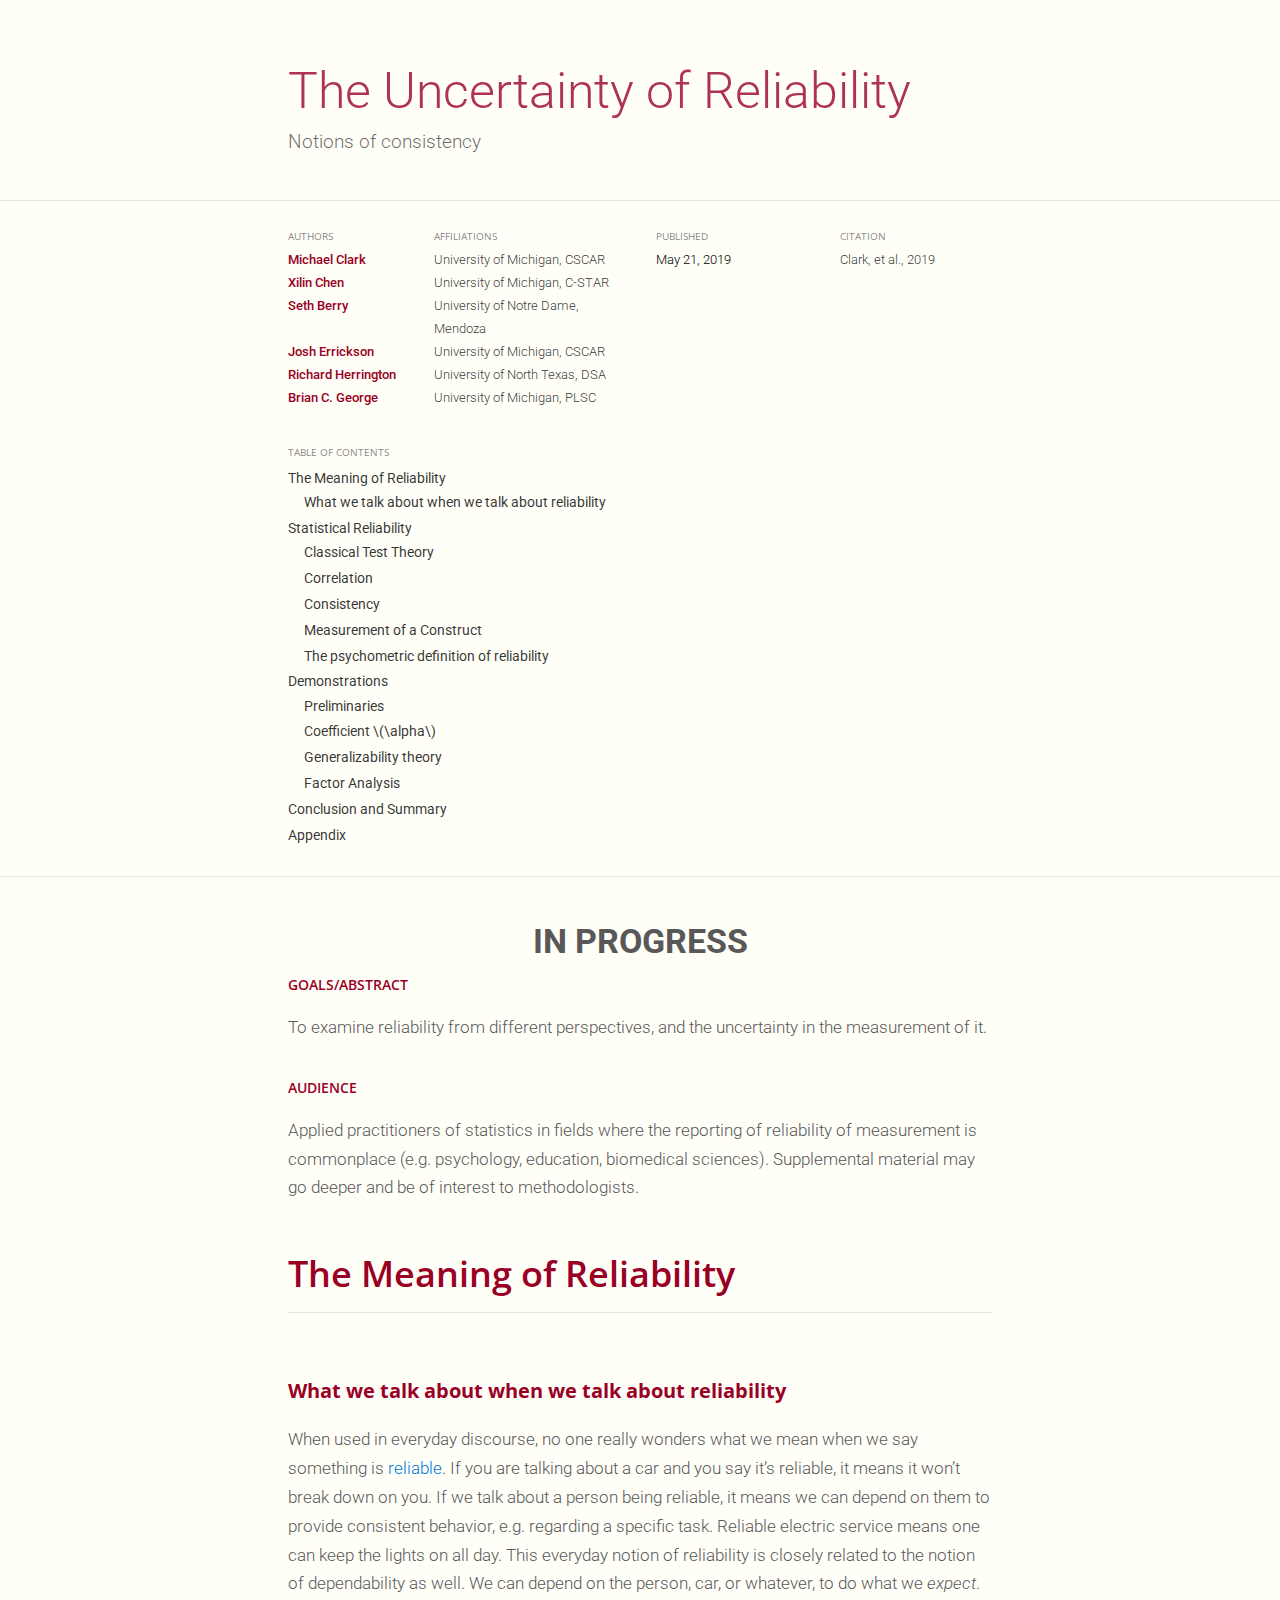
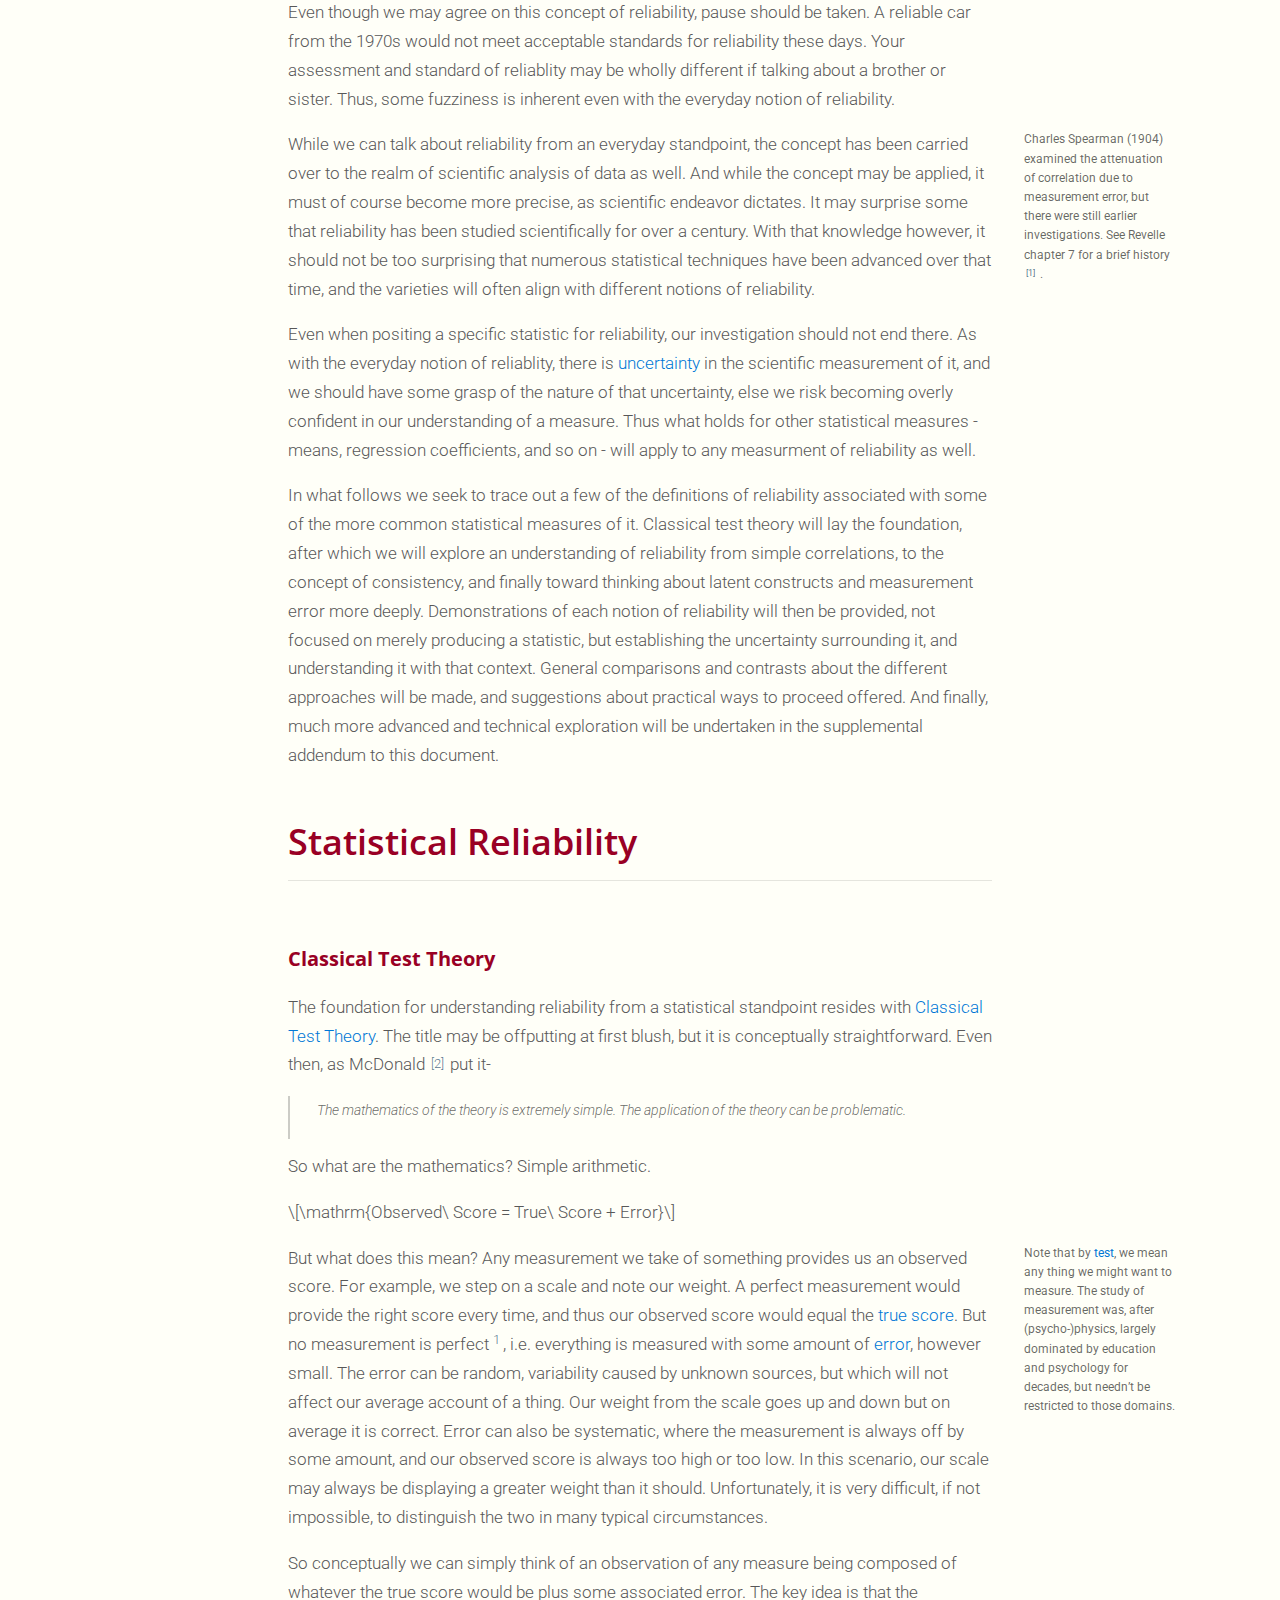
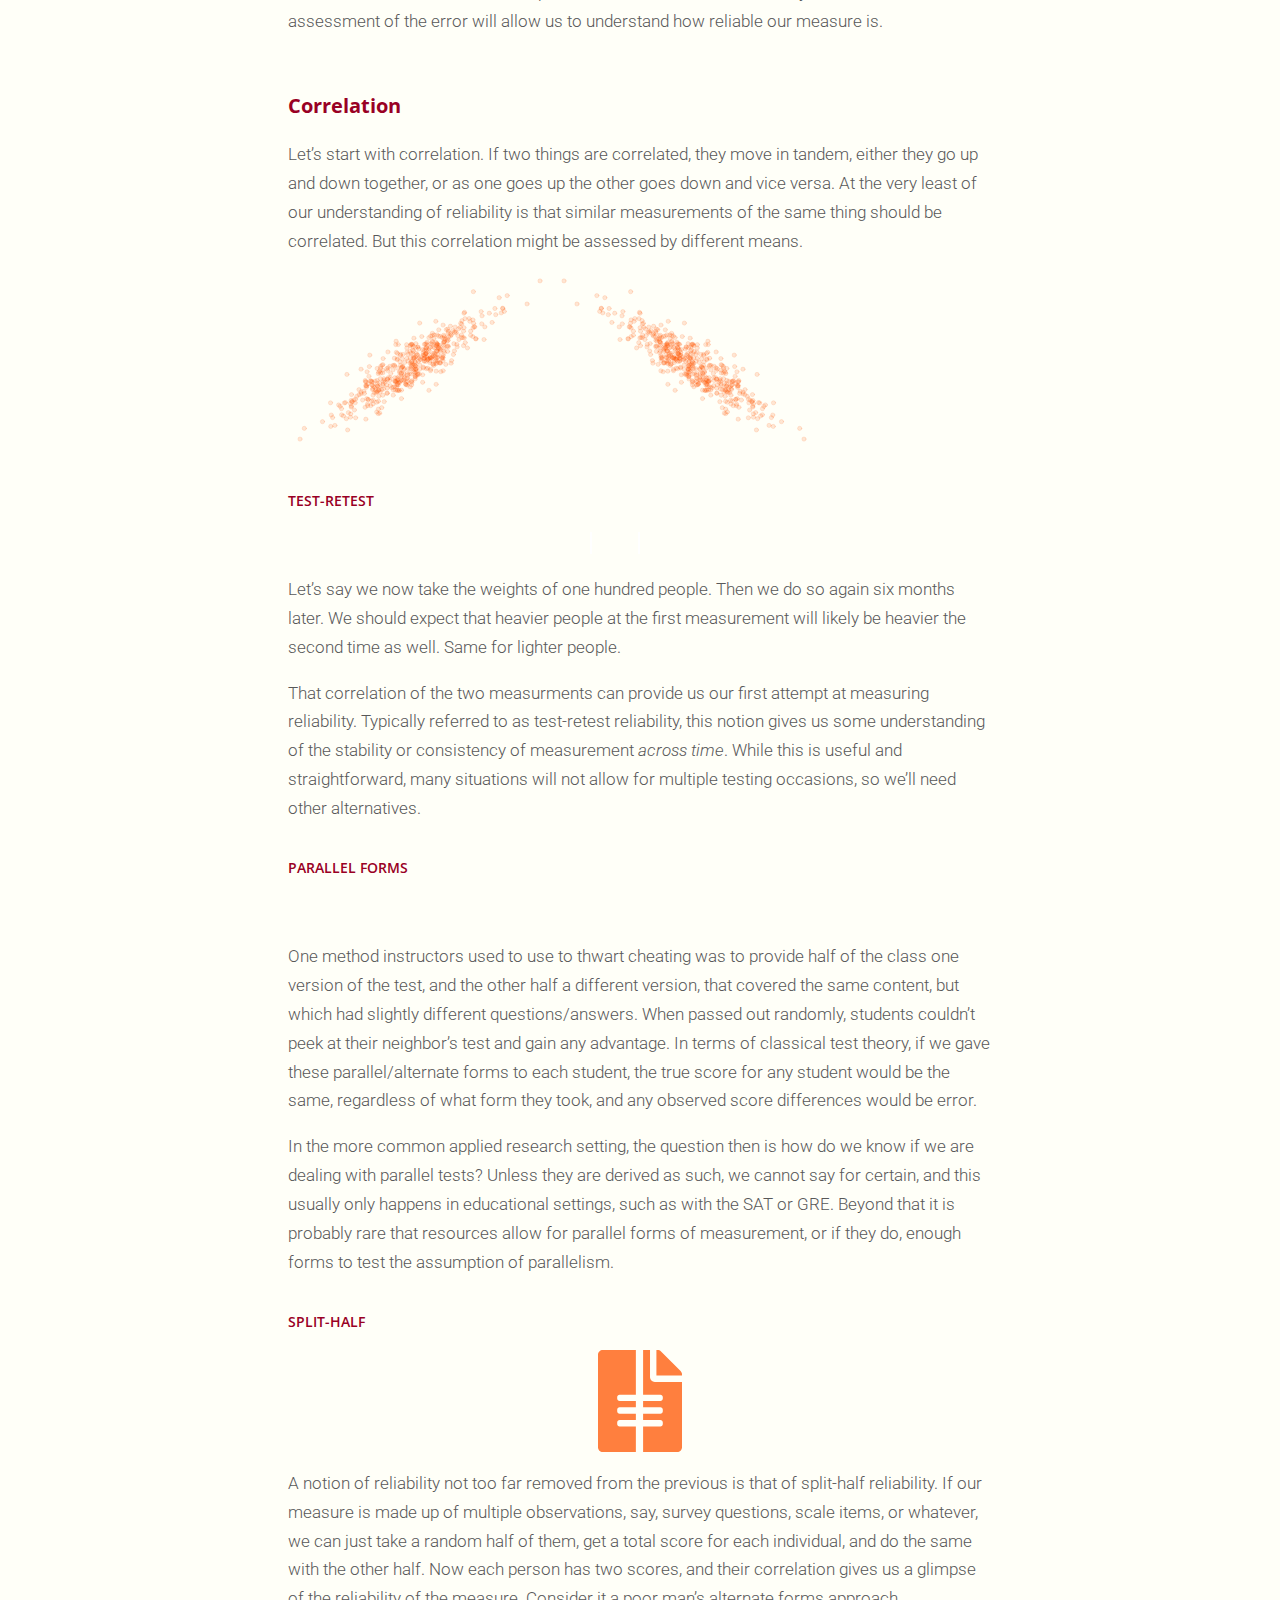
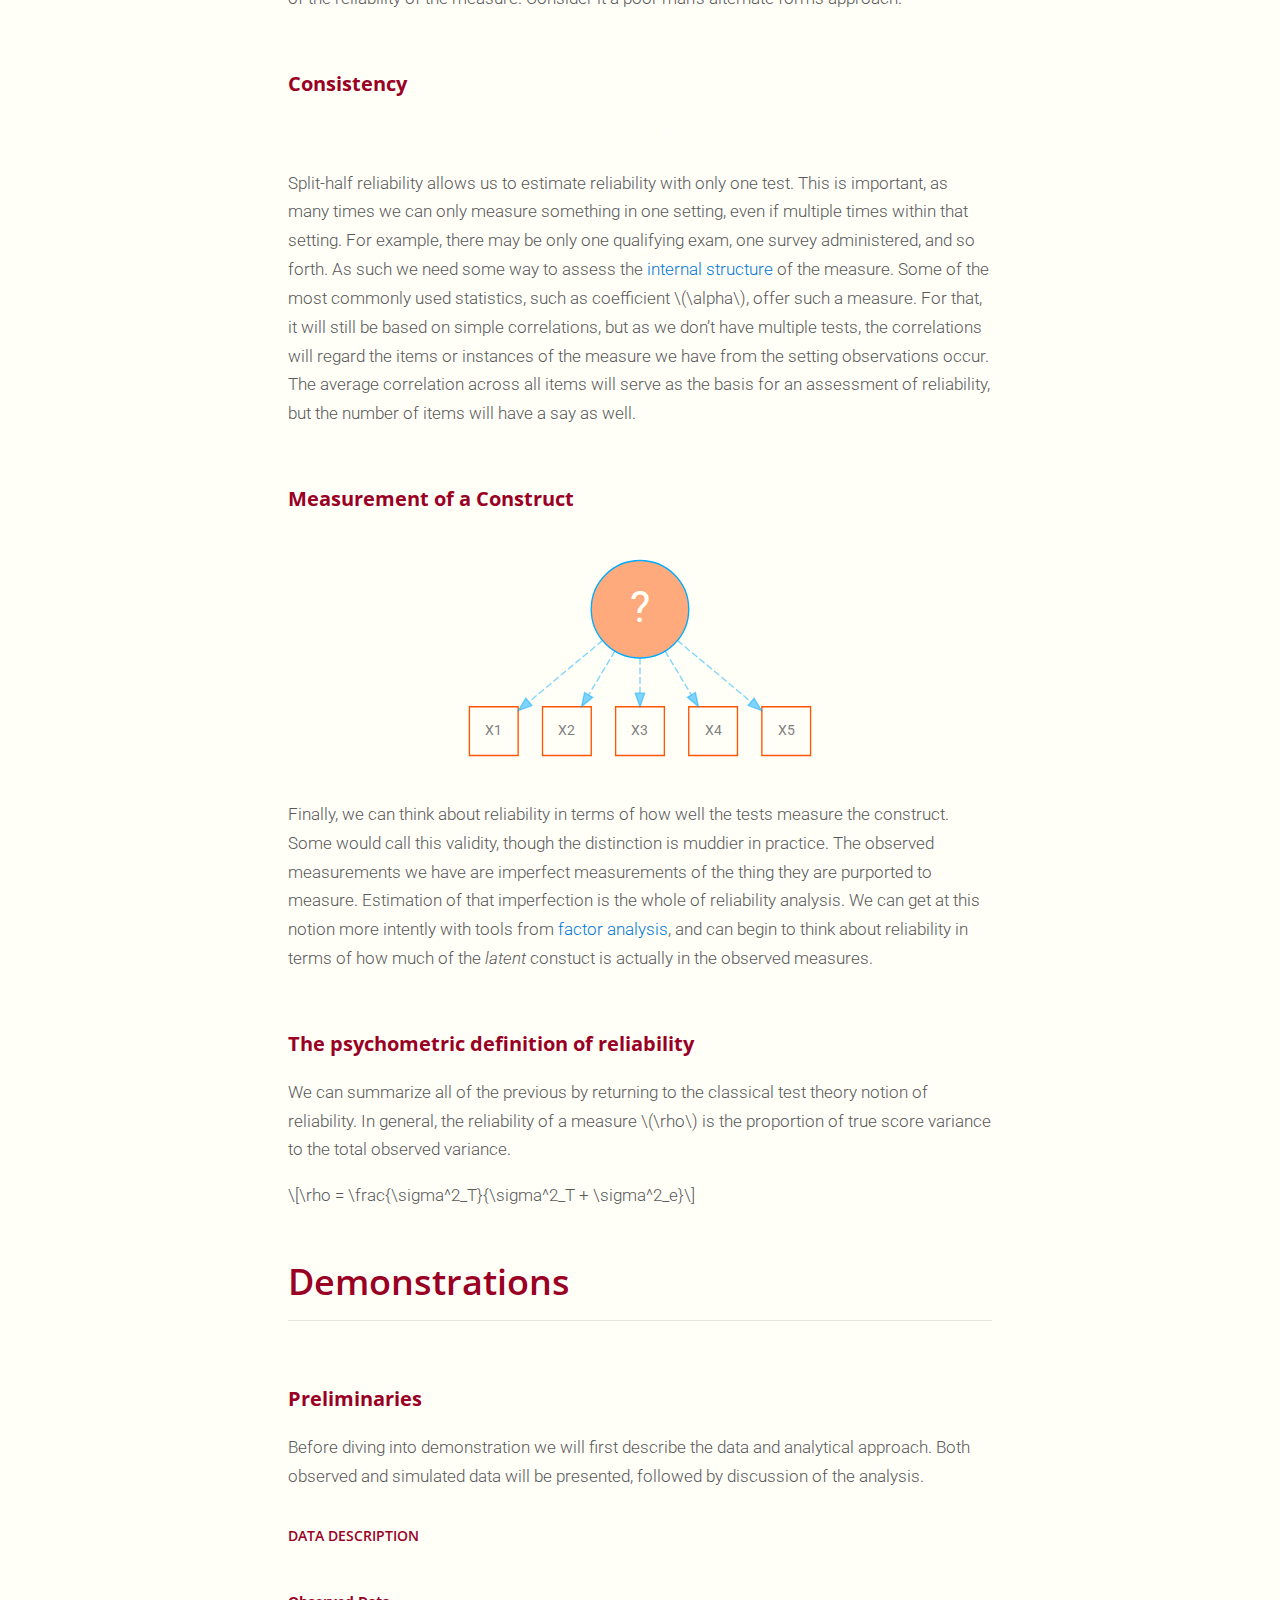
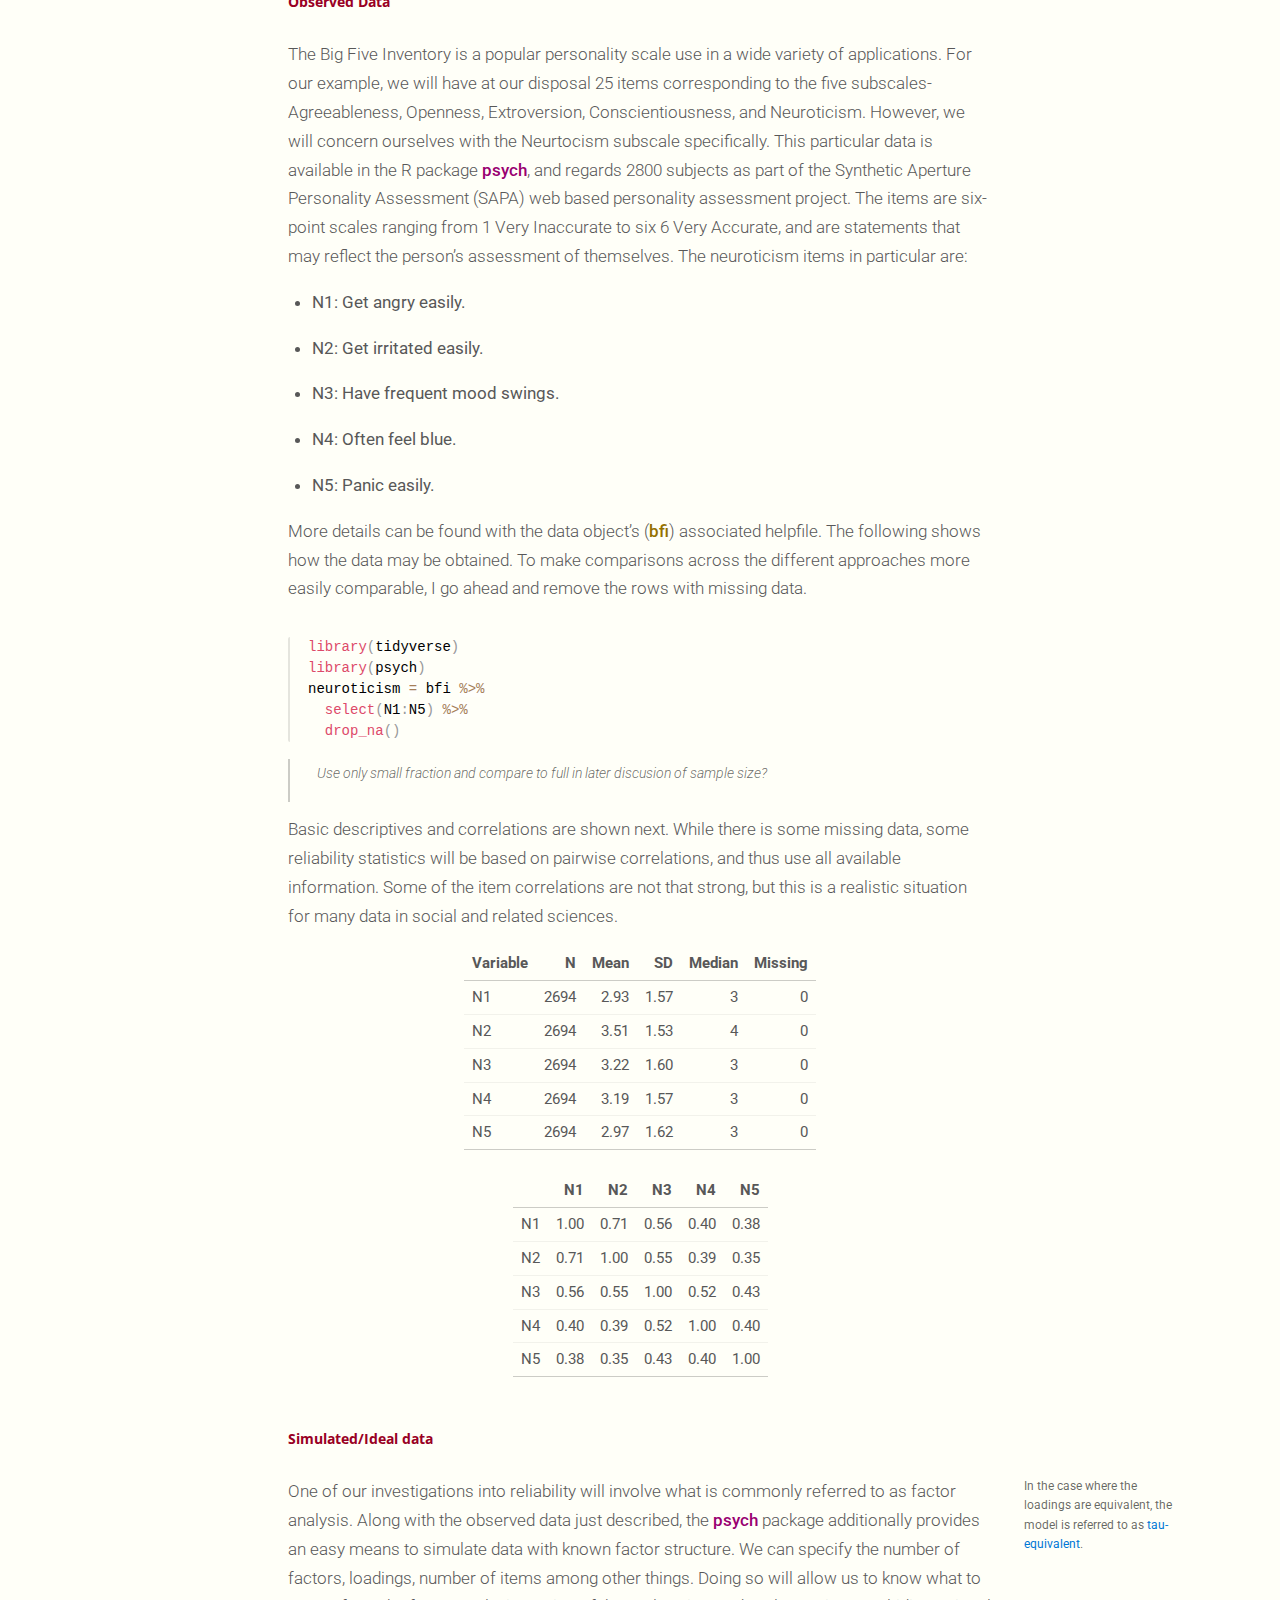
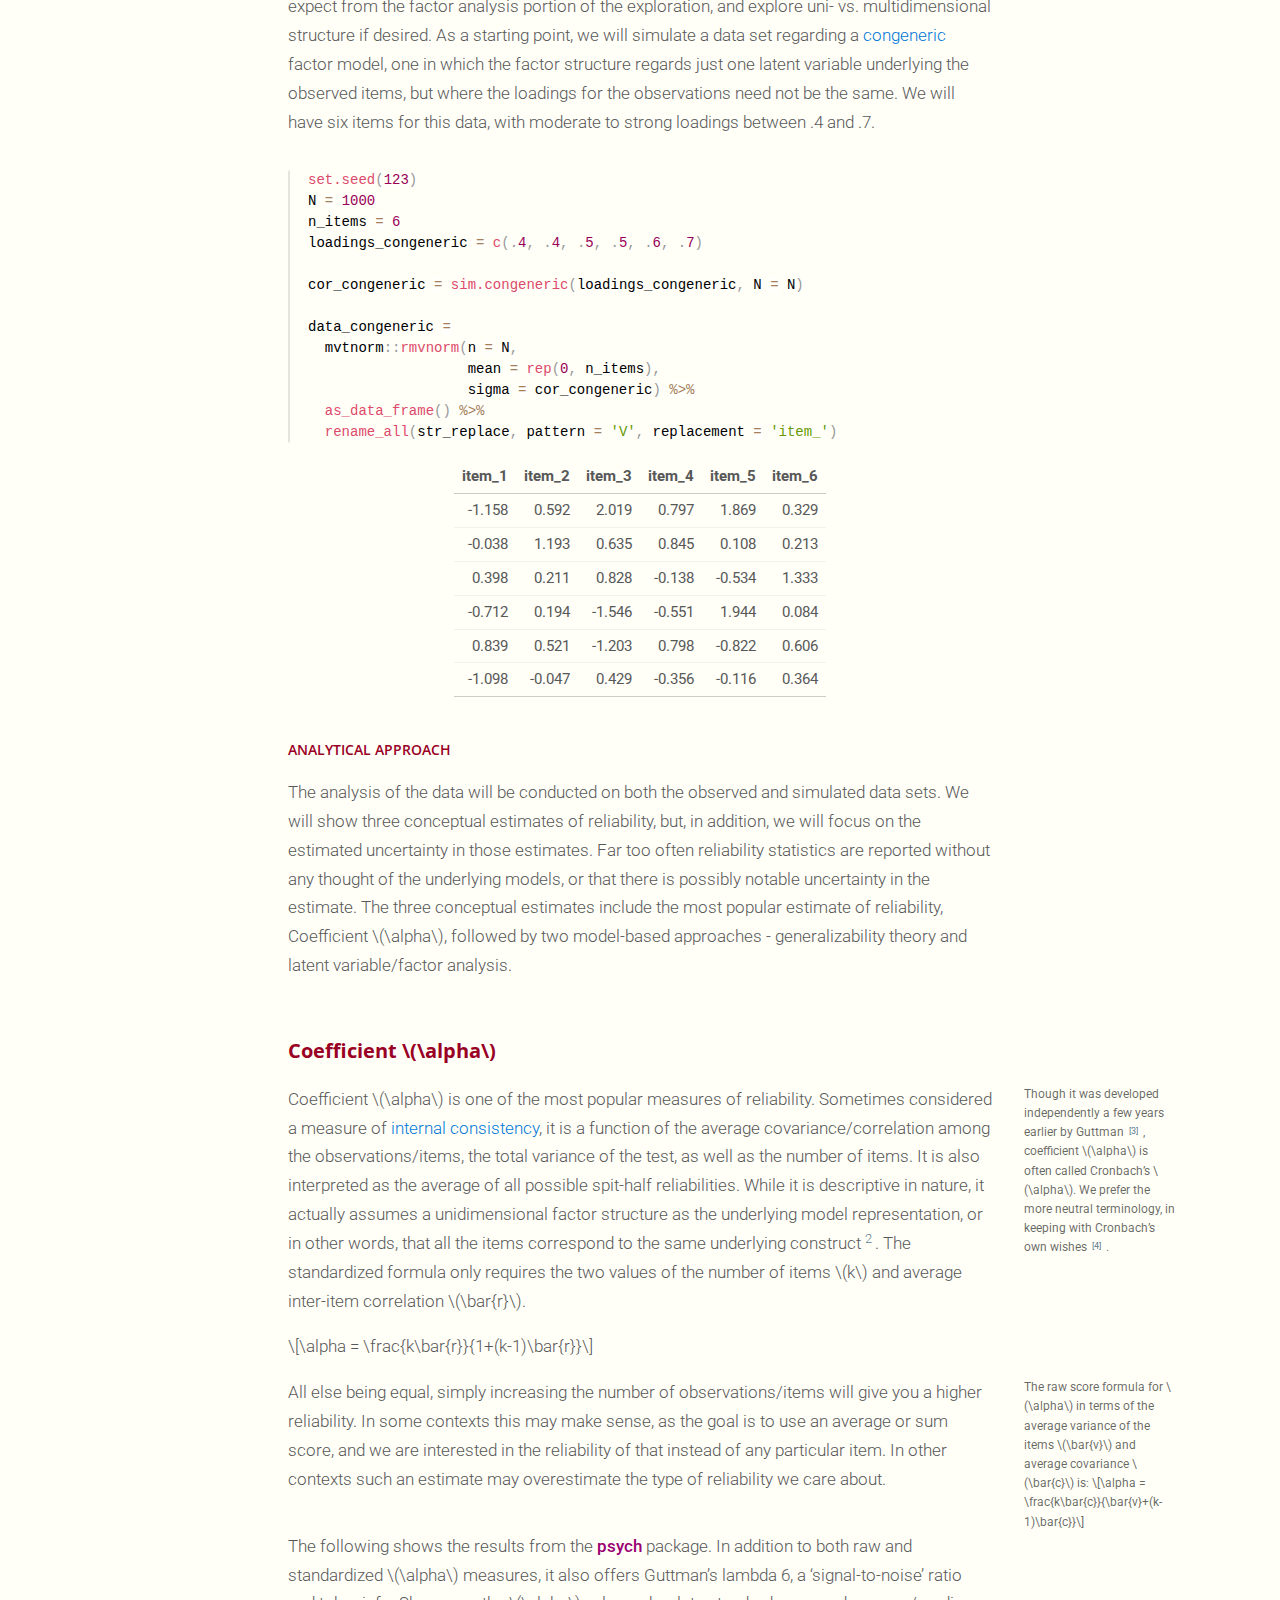
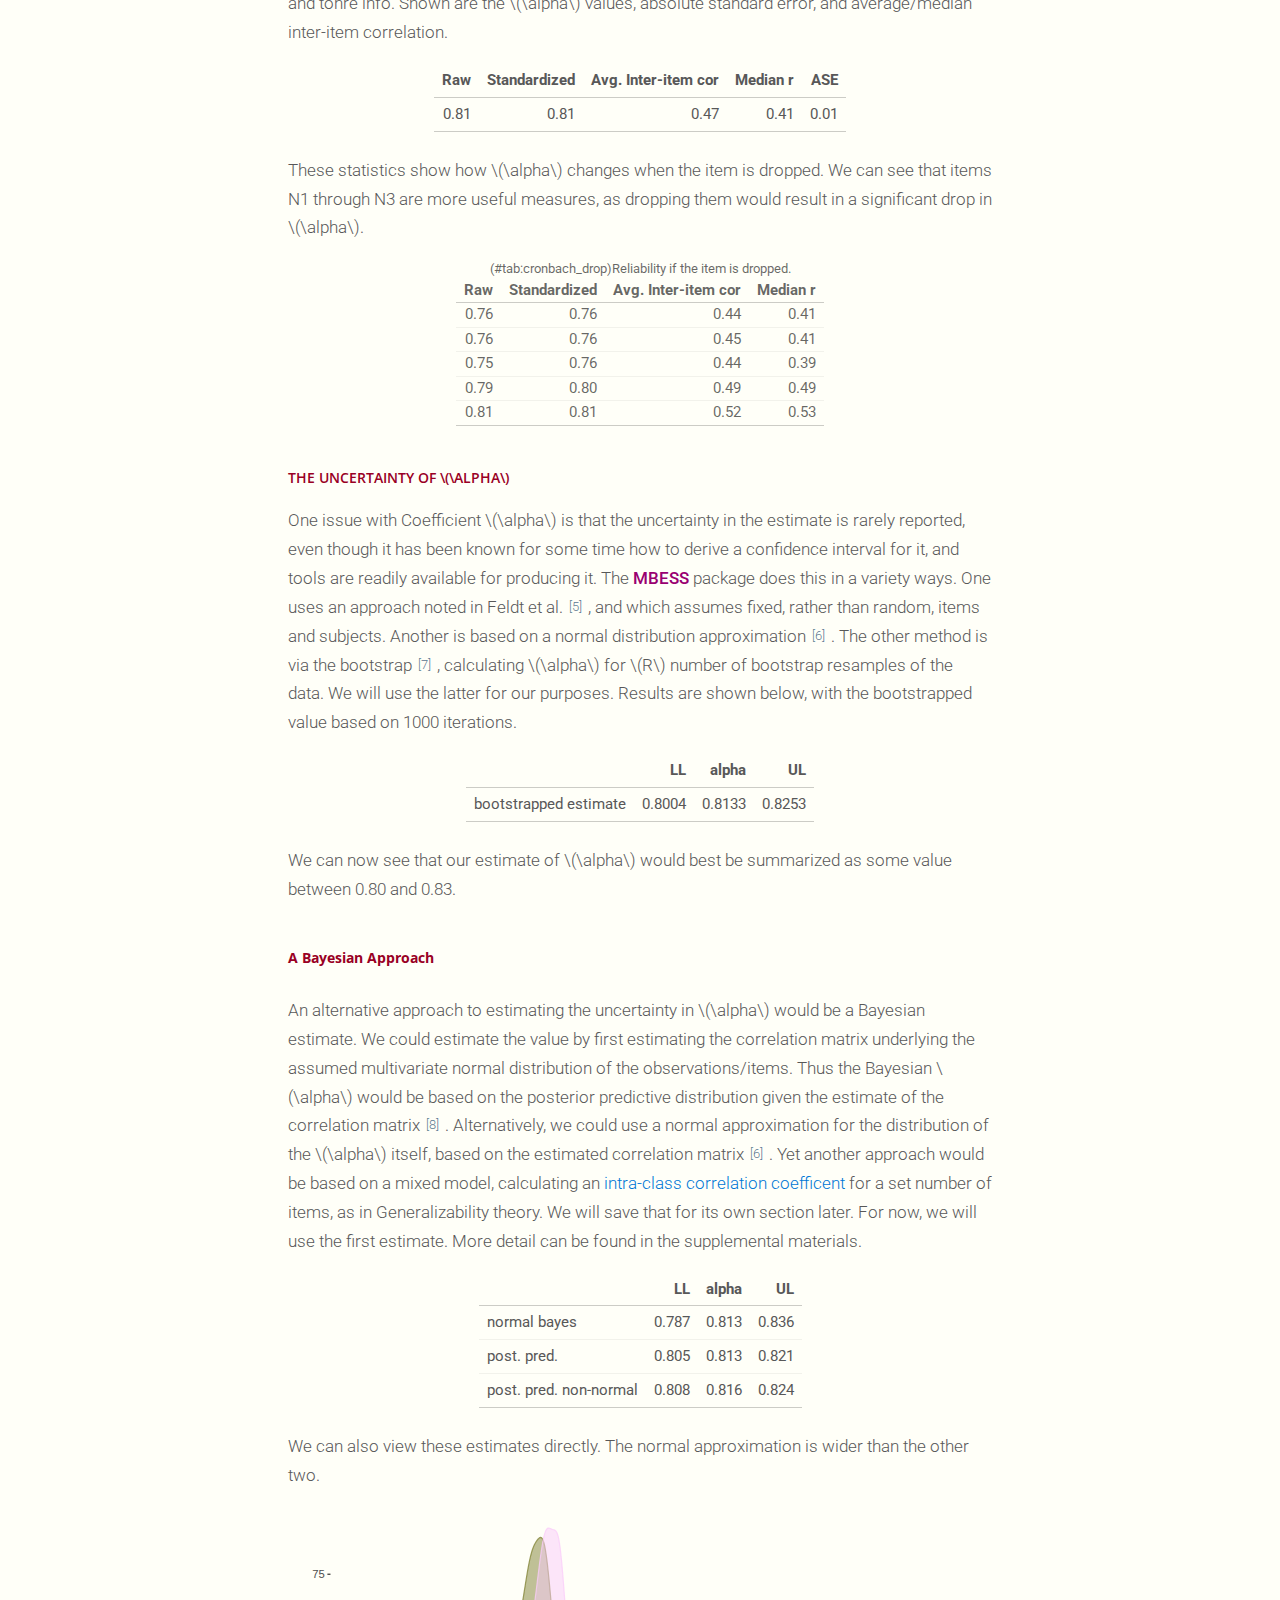
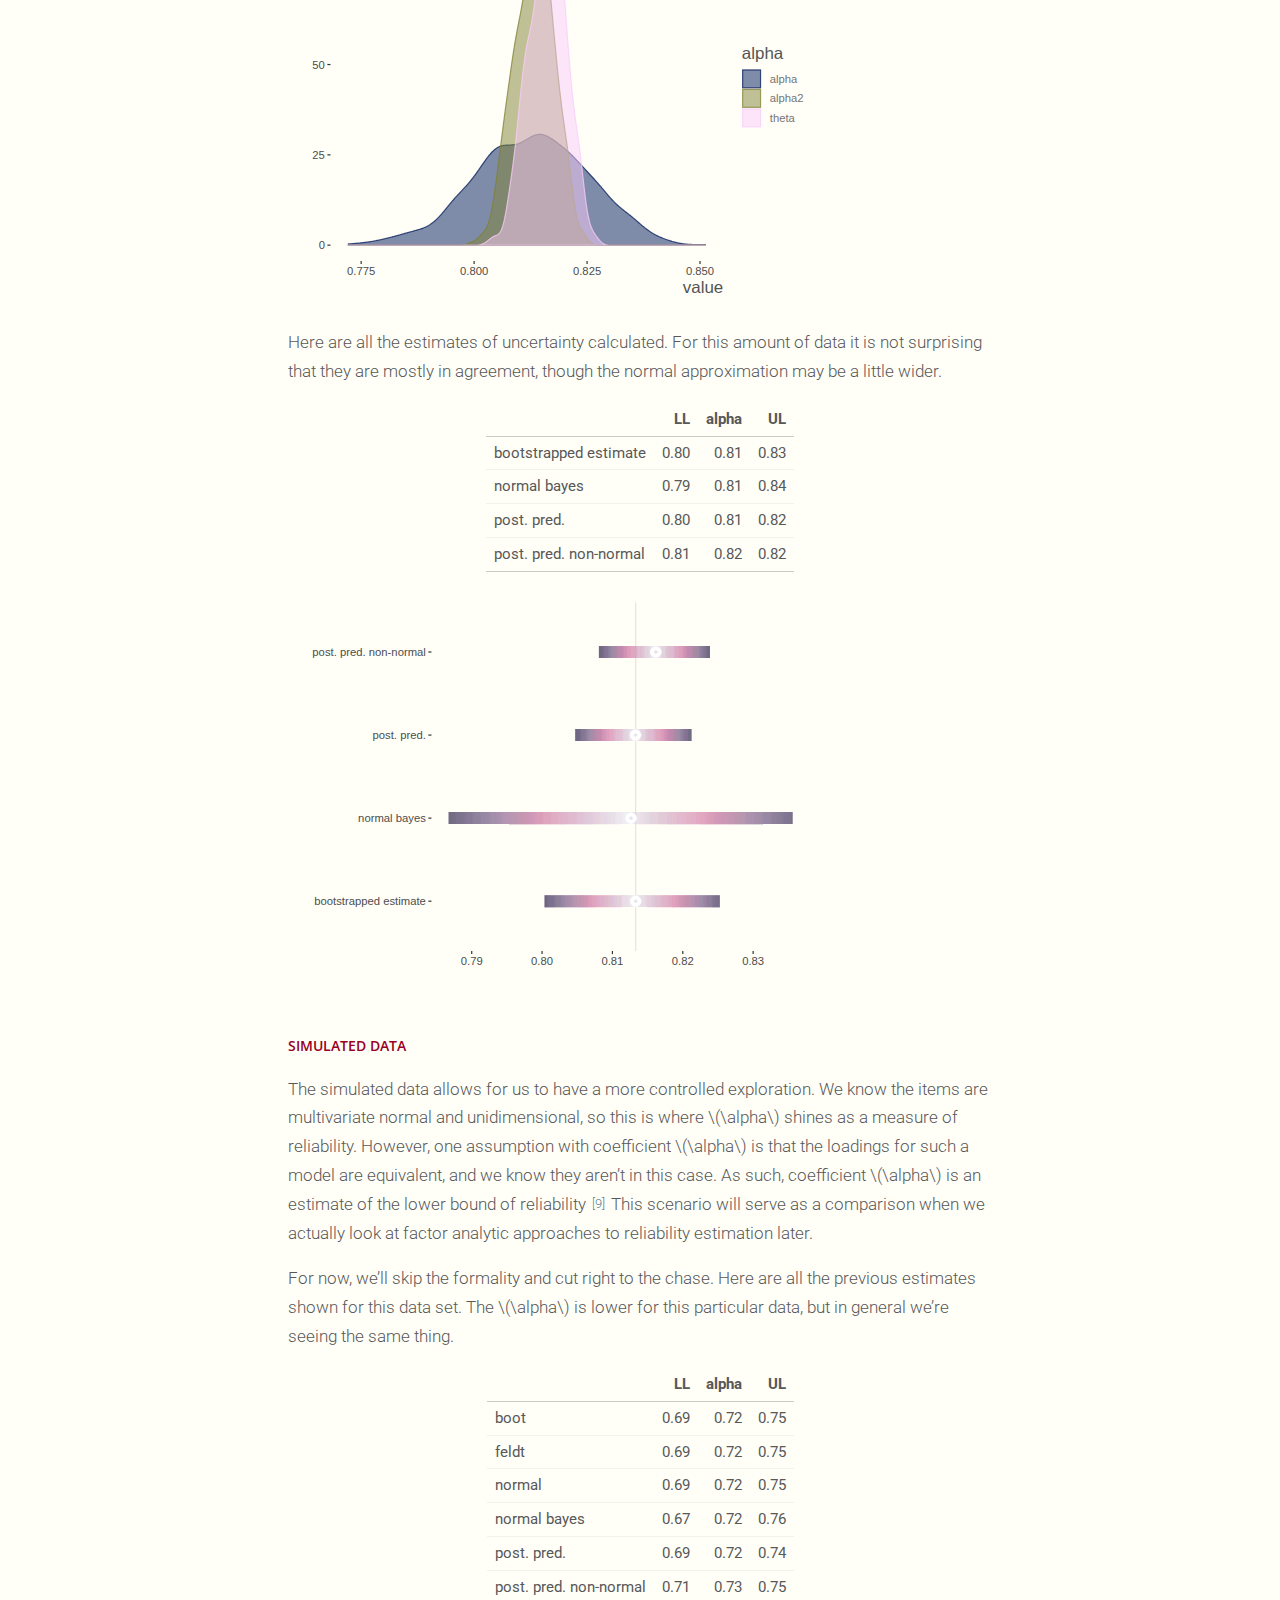
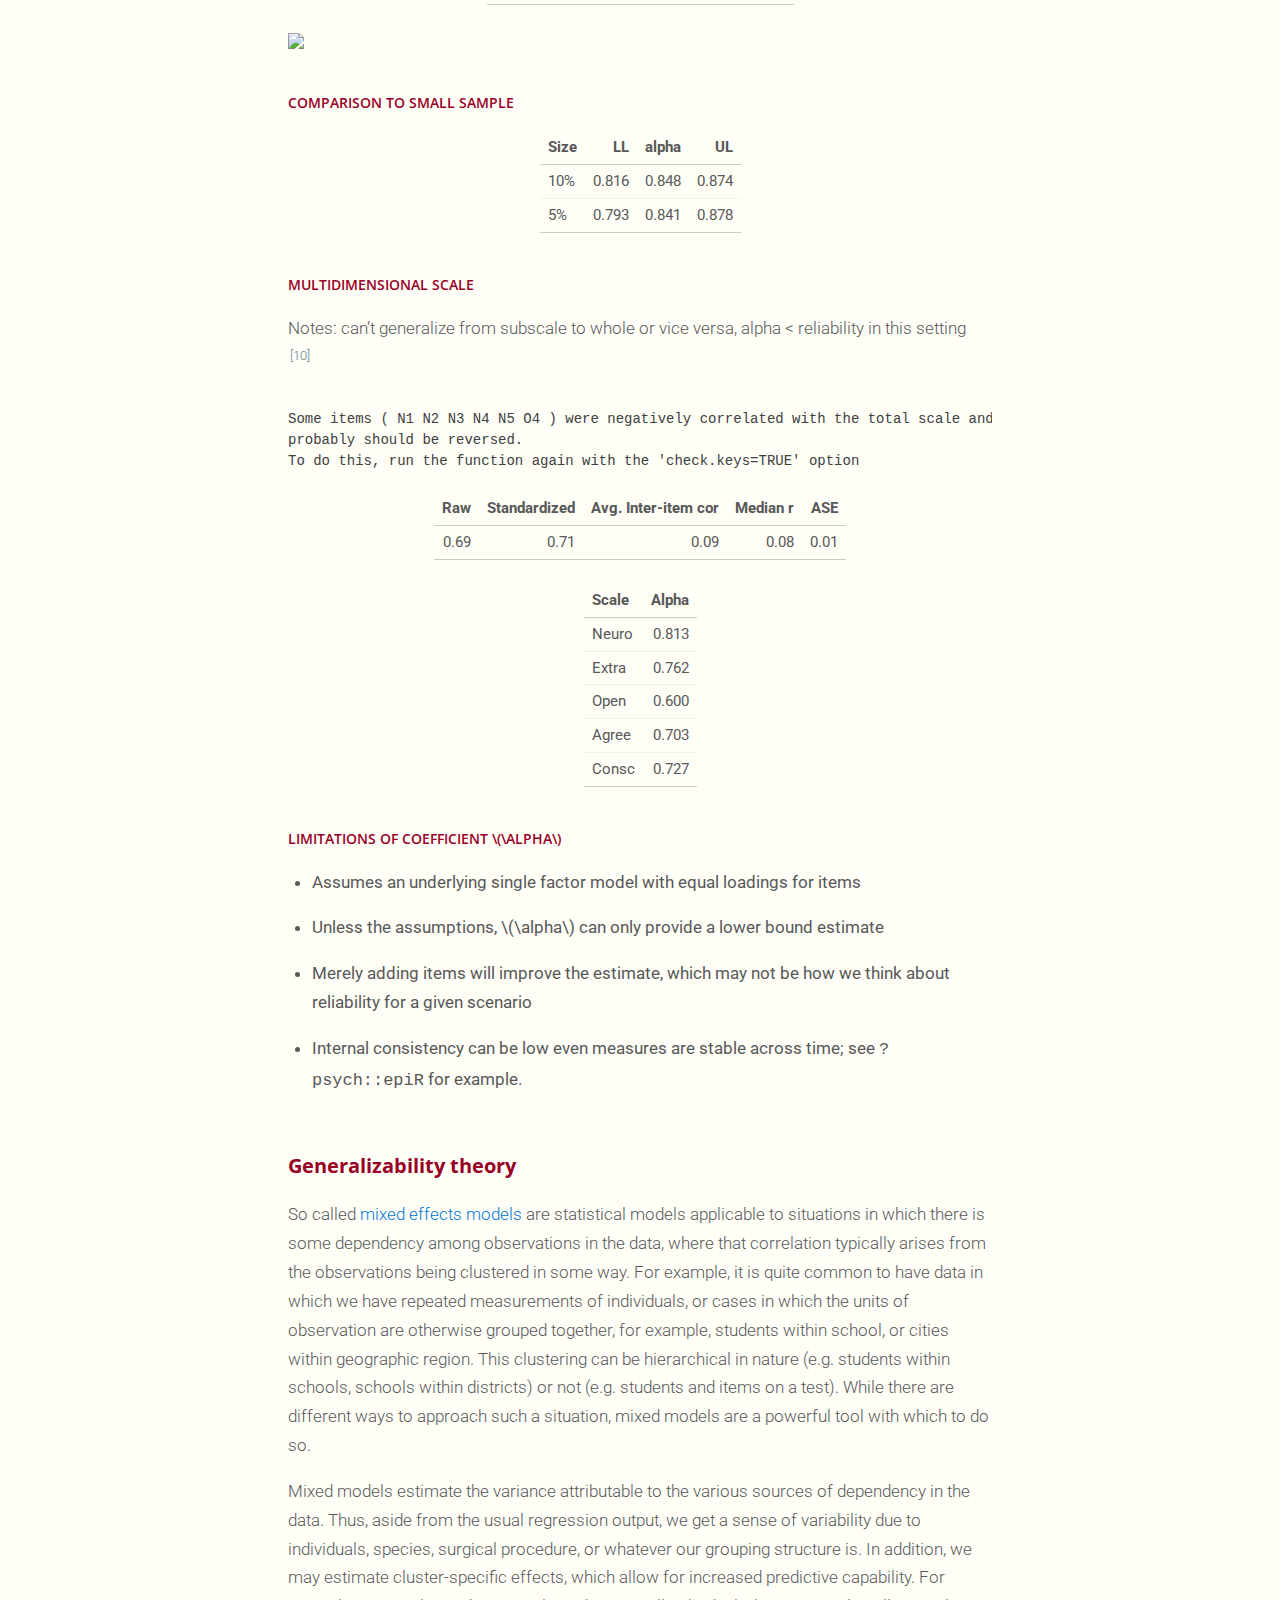
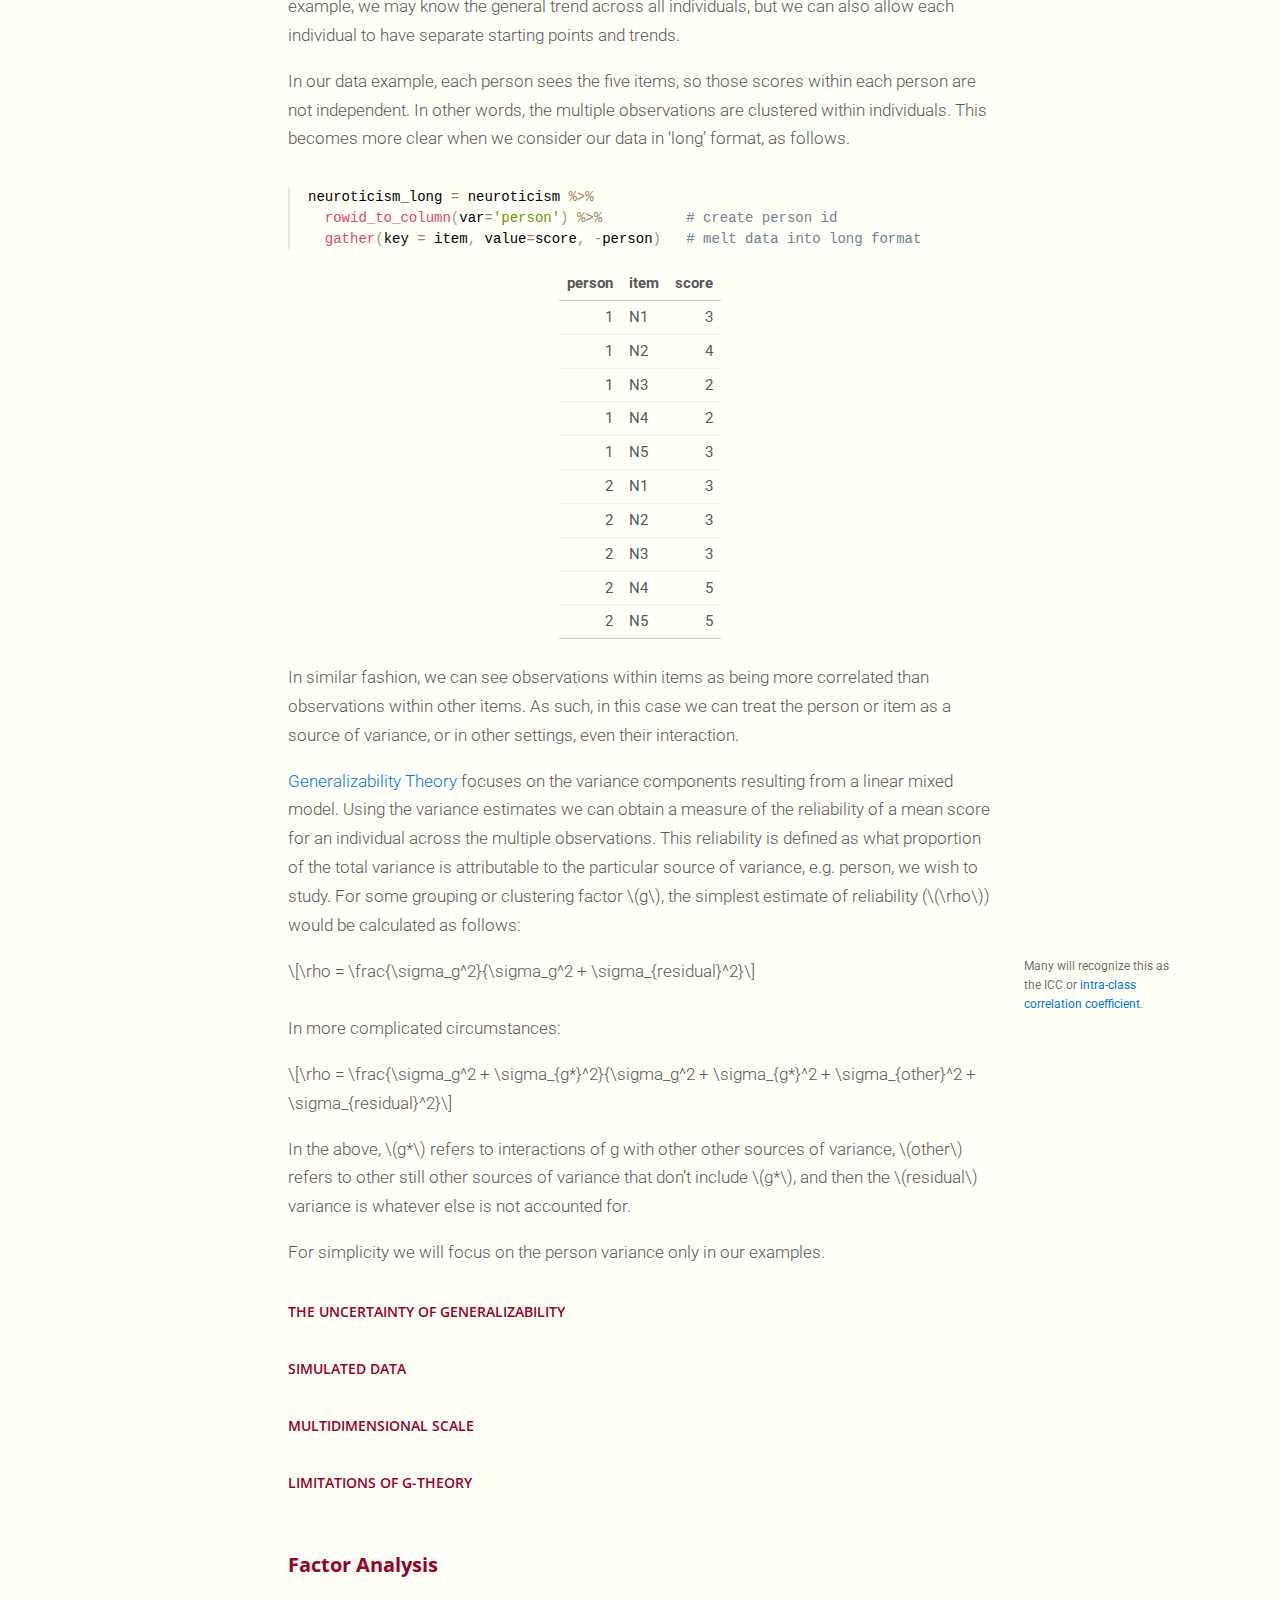
==== commit 2d750d12: "update gtheory content" ====
--- a/docs/index.html
+++ b/docs/index.html
@@ -950,7 +950,7 @@
   <script src="site_libs/htmlwidgets-1.3/htmlwidgets.js"></script>
   <script src="site_libs/viz-0.3/viz.js"></script>
   <link href="site_libs/DiagrammeR-styles-0.2/styles.css" rel="stylesheet" />
-  <script src="site_libs/grViz-binding-1.0.1/grViz.js"></script>
+  <script src="site_libs/grViz-binding-1.0.0/grViz.js"></script>
   <script src="site_libs/kePrint-0.0.1/kePrint.js"></script>
   <script src="site_libs/jquery-1.11.3/jquery.min.js"></script>
   <script src="site_libs/bowser-1.9.3/bowser.min.js"></script>
@@ -1026,6 +1026,9 @@
 </nav>
 <hr class="d-toc-separator"/>
 <p><link rel="stylesheet" href="https://use.fontawesome.com/releases/v5.6.3/css/all.css" integrity="sha384-UHRtZLI+pbxtHCWp1t77Bi1L4ZtiqrqD80Kn4Z8NTSRyMA2Fd33n5dQ8lWUE00s/" crossorigin="anonymous"></p>
+<div style="text-align: center; font-size: 200%">
+<strong>IN PROGRESS</strong>
+</div>
 <h4 id="goalsabstract">Goals/Abstract</h4>
 <p>To examine reliability from different perspectives, and the uncertainty in the measurement of it.</p>
 <h4 id="audience">Audience</h4>
@@ -1082,8 +1085,8 @@
 <h3 id="measurement-of-a-construct">Measurement of a Construct</h3>
 <div class="layout-chunk" data-layout="l-body">
 <div style="width:50%; margin:0 auto; font-family:Roboto; font-size:50%">
-<div id="htmlwidget-6178b31cda83531c3108" style="width:100%;height:250px;" class="grViz html-widget"></div>
-<script type="application/json" data-for="htmlwidget-6178b31cda83531c3108">{"x":{"diagram":"digraph Factor  {\n graph [rankdir=TB  bgcolor=transparent]\n node [fontname=\"Roboto\" fontsize=10 fontcolor=gray50 shape=box width=.5 color=\"#ff5500\"];\n edge [fontname=\"Roboto\" fontsize=10 fontcolor=gray50 color=\"#00aaff80\" style=\"dashed\"];\n X1  [label = \"X1\"];\n X2  [label = \"X2\"];\n X3  [label = \"X3\"];\n X4  [label = \"X4\"];\n X5  [label = \"X5\"];\n\n node [shape=circle width=1];\n   C [label = \"?\" style=filled color=\"#00aaff\", fillcolor=\"#ff550080\" fontcolor=\"#fffff8\" fontsize=32];\n   C -> X1  ;\n   C -> X2  ;\n   C -> X3  ;\n   C -> X4  ;\n   C -> X5  ;\n \n { rank=same; \n X1; X2; X3; X4; X5; }\n \n}","config":{"engine":"dot","options":null}},"evals":[],"jsHooks":[]}</script>
+<div id="htmlwidget-4d0b19d602108df71475" style="width:100%;height:250px;" class="grViz html-widget"></div>
+<script type="application/json" data-for="htmlwidget-4d0b19d602108df71475">{"x":{"diagram":"digraph Factor  {\n graph [rankdir=TB  bgcolor=transparent]\n node [fontname=\"Roboto\" fontsize=10 fontcolor=gray50 shape=box width=.5 color=\"#ff5500\"];\n edge [fontname=\"Roboto\" fontsize=10 fontcolor=gray50 color=\"#00aaff80\" style=\"dashed\"];\n X1  [label = \"X1\"];\n X2  [label = \"X2\"];\n X3  [label = \"X3\"];\n X4  [label = \"X4\"];\n X5  [label = \"X5\"];\n\n node [shape=circle width=1];\n   C [label = \"?\" style=filled color=\"#00aaff\", fillcolor=\"#ff550080\" fontcolor=\"#fffff8\" fontsize=32];\n   C -> X1  ;\n   C -> X2  ;\n   C -> X3  ;\n   C -> X4  ;\n   C -> X5  ;\n \n { rank=same; \n X1; X2; X3; X4; X5; }\n \n}","config":{"engine":"dot","options":null}},"evals":[],"jsHooks":[]}</script>
 </div>
 </div>
 <p>Finally, we can think about reliability in terms of how well the tests measure the construct. Some would call this validity, though the distinction is muddier in practice. The observed measurements we have are imperfect measurements of the thing they are purported to measure. Estimation of that imperfection is the whole of reliability analysis. We can get at this notion more intently with tools from <span class="emph">factor analysis</span>, and can begin to think about reliability in terms of how much of the <em>latent</em> constuct is actually in the observed measures.</p>
@@ -1542,16 +1545,16 @@
 </div>
 <h4 id="analytical-approach">Analytical Approach</h4>
 <p>The analysis of the data will be conducted on both the observed and simulated data sets. We will show three conceptual estimates of reliability, but, in addition, we will focus on the estimated uncertainty in those estimates. Far too often reliability statistics are reported without any thought of the underlying models, or that there is possibly notable uncertainty in the estimate. The three conceptual estimates include the most popular estimate of reliability, Coefficient <span class="math inline">\(\alpha\)</span>, followed by two model-based approaches - generalizability theory and latent variable/factor analysis.</p>
+<h3 id="coefficient-alpha">Coefficient <span class="math inline">\(\alpha\)</span></h3>
+<p>Coefficient <span class="math inline">\(\alpha\)</span> is one of the most popular measures of reliability. Sometimes considered a measure of <span class="emph">internal consistency</span>, it is a function of the average covariance/correlation among the observations/items, the total variance of the test, as well as the number of items. It is also interpreted as the average of all possible spit-half reliabilities. While it is descriptive in nature, it actually assumes a unidimensional factor structure as the underlying model representation, or in other words, that all the items correspond to the same underlying construct<a href="#fn2" class="footnote-ref" id="fnref2"><sup>2</sup></a>. The standardized formula only requires the two values of the number of items <span class="math inline">\(k\)</span> and average inter-item correlation <span class="math inline">\(\bar{r}\)</span>.</p>
 <aside>
 Though it was developed independently a few years earlier by Guttman <span class="citation" data-cites="guttman_basis_1945">Guttman (<a href="#ref-guttman_basis_1945">1945</a>)</span>, coefficient <span class="math inline">\(\alpha\)</span> is often called Cronbach’s <span class="math inline">\(\alpha\)</span>. We prefer the more neutral terminology, in keeping with Cronbach’s own wishes <span class="citation" data-cites="cronbach_my_2004">Cronbach and Shavelson (<a href="#ref-cronbach_my_2004">2004</a>)</span>.
 </aside>
-<h3 id="coefficient-alpha">Coefficient <span class="math inline">\(\alpha\)</span></h3>
-<p>Coefficient <span class="math inline">\(\alpha\)</span> is one of the most popular measures of reliability. Sometimes considered a measure of <span class="emph">internal consistency</span>, it is a function of the average covariance/correlation among the observations/items, the total variance of the test, as well as the number of items. It is also interpreted as the average of all possible spit-half reliabilities. While it is descriptive in nature, it actually assumes a unidimensional factor structure as the underlying model representation, or in other words, that all the items correspond to the same underlying construct<a href="#fn2" class="footnote-ref" id="fnref2"><sup>2</sup></a>. The standardized formula only requires the two values of the number of items <span class="math inline">\(k\)</span> and average inter-item correlation <span class="math inline">\(\bar{r}\)</span>.</p>
 <p><span class="math display">\[\alpha = \frac{k\bar{r}}{1+(k-1)\bar{r}}\]</span></p>
+<p>All else being equal, simply increasing the number of observations/items will give you a higher reliability. In some contexts this may make sense, as the goal is to use an average or sum score, and we are interested in the reliability of that instead of any particular item. In other contexts such an estimate may overestimate the type of reliability we care about.</p>
 <aside>
 The raw score formula for <span class="math inline">\(\alpha\)</span> in terms of the average variance of the items <span class="math inline">\(\bar{v}\)</span> and average covariance <span class="math inline">\(\bar{c}\)</span> is: <span class="math display">\[\alpha = \frac{k\bar{c}}{\bar{v}+(k-1)\bar{c}}\]</span>
 </aside>
-<p>All else being equal, simply increasing the number of observations/items will give you a higher reliability. In some contexts this may make sense, as the goal is to use an average or sum score, and we are interested in the reliability of that instead of any particular item. In other contexts such an estimate may overestimate the type of reliability we care about.</p>
 <p>The following shows the results from the <span class="pack">psych</span> package. In addition to both raw and standardized <span class="math inline">\(\alpha\)</span> measures, it also offers Guttman’s lambda 6, a ‘signal-to-noise’ ratio and tohre info. Shown are the <span class="math inline">\(\alpha\)</span> values, absolute standard error, and average/median inter-item correlation.</p>
 <div class="layout-chunk" data-layout="l-body">
 <table class="table" style="width: auto !important; margin-left: auto; margin-right: auto;">
@@ -1695,7 +1698,7 @@
 
 </div>
 <h4 id="the-uncertainty-of-alpha">The Uncertainty of <span class="math inline">\(\alpha\)</span></h4>
-<p>One issue with Coefficient <span class="math inline">\(\alpha\)</span> is that the uncertainty in the estimate is rarely reported, even though it has been known for some time how to derive a confidence interval for it, and tools are readily available for producing it. The <span class="pack">MBESS</span> package does this in a variety ways. One uses an approach noted in Feldt et al. <span class="citation" data-cites="feldt_statistical_1987">Feldt, Woodruff, and Salih (<a href="#ref-feldt_statistical_1987">1987</a>)</span>, and which assumes fixed, rather than random, items and subjects. Another is based on a normal distribution approximation <span class="citation" data-cites="van_zyl_distribution_2000">Zyl, Neudecker, and Nel (<a href="#ref-van_zyl_distribution_2000">2000</a>)</span>. The other method is via the bootstrap <span class="citation" data-cites="kelley_confidence_2016">Kelley and Pornprasertmanit (<a href="#ref-kelley_confidence_2016">2016</a>)</span>, calculating <span class="math inline">\(\alpha\)</span> for <span class="math inline">\(R\)</span> number of bootstrap resamples of the data. We will use the latter for our purposes. Results are shown below, with the bootstrapped value based on 1000 iterations.</p>
+<p>One issue with Coefficient <span class="math inline">\(\alpha\)</span> is that the uncertainty in the estimate is rarely reported, even though it has been known for some time how to derive a confidence interval for it, and tools are readily available for producing it. The <span class="pack">MBESS</span> package does this in a variety ways. One uses an approach noted in Feldt et al. <span class="citation" data-cites="feldt_statistical_1987">Feldt, Woodruff, and Salih (<a href="#ref-feldt_statistical_1987">1987</a>)</span>, and which assumes fixed, rather than random, items and subjects. Another is based on a normal distribution approximation <span class="citation" data-cites="van_zyl_distribution_2000">Zyl, Neudecker, and Nel (<a href="#ref-van_zyl_distribution_2000">2000</a>)</span>. The other method is via the bootstrap <span class="citation" data-cites="kelley_confidence_2016">Kelley and Pornprasertmanit (<a href="#ref-kelley_confidence_2016">2016</a>)</span>, calculating <span class="math inline">\(\alpha\)</span> for <span class="math inline">\(R\)</span> number of bootstrap resamples of the data. We will use the latter for our purposes. Results are shown below, with the bootstrapped value based on 1000 iterations.</p>
 <div class="layout-chunk" data-layout="l-body">
 
 </div>
@@ -1725,13 +1728,13 @@
 bootstrapped estimate
 </td>
 <td style="text-align:right;">
-0.8007
+0.8004
 </td>
 <td style="text-align:right;">
 0.8133
 </td>
 <td style="text-align:right;">
-0.8254
+0.8253
 </td>
 </tr>
 </tbody>
@@ -1769,13 +1772,13 @@
 normal bayes
 </td>
 <td style="text-align:right;">
-0.790
+0.787
 </td>
 <td style="text-align:right;">
 0.813
 </td>
 <td style="text-align:right;">
-0.837
+0.836
 </td>
 </tr>
 <tr>
@@ -1783,7 +1786,7 @@
 post. pred.
 </td>
 <td style="text-align:right;">
-0.804
+0.805
 </td>
 <td style="text-align:right;">
 0.813
@@ -1797,7 +1800,7 @@
 post. pred. non-normal
 </td>
 <td style="text-align:right;">
-0.807
+0.808
 </td>
 <td style="text-align:right;">
 0.816
@@ -1933,7 +1936,7 @@
 0.72
 </td>
 <td style="text-align:right;">
-0.74
+0.75
 </td>
 </tr>
 <tr>
@@ -2035,13 +2038,13 @@
 10%
 </td>
 <td style="text-align:right;">
-0.750
-</td>
-<td style="text-align:right;">
-0.796
-</td>
-<td style="text-align:right;">
-0.832
+0.816
+</td>
+<td style="text-align:right;">
+0.848
+</td>
+<td style="text-align:right;">
+0.874
 </td>
 </tr>
 <tr>
@@ -2049,13 +2052,13 @@
 5%
 </td>
 <td style="text-align:right;">
-0.742
-</td>
-<td style="text-align:right;">
-0.807
-</td>
-<td style="text-align:right;">
-0.858
+0.793
+</td>
+<td style="text-align:right;">
+0.841
+</td>
+<td style="text-align:right;">
+0.878
 </td>
 </tr>
 </tbody>
@@ -2165,13 +2168,15 @@
 </table>
 </div>
 <h4 id="limitations-of-coefficient-alpha">Limitations of Coefficient <span class="math inline">\(\alpha\)</span></h4>
-<p>lower bound estimate</p>
-<p>assumes single factor and equal loadings for items</p>
-<p>merely adding items will improve</p>
-<p>note internal consistency can be low even if stable across time; see ?psych::epiR</p>
+<ul>
+<li>Assumes an underlying single factor model with equal loadings for items</li>
+<li>Unless the assumptions, <span class="math inline">\(\alpha\)</span> can only provide a lower bound estimate</li>
+<li>Merely adding items will improve the estimate, which may not be how we think about reliability for a given scenario</li>
+<li>Internal consistency can be low even measures are stable across time; see <code>?psych::epiR</code> for example.</li>
+</ul>
 <h3 id="generalizability-theory">Generalizability theory</h3>
 <p>So called <span class="emph">mixed effects models</span> are statistical models applicable to situations in which there is some dependency among observations in the data, where that correlation typically arises from the observations being clustered in some way. For example, it is quite common to have data in which we have repeated measurements of individuals, or cases in which the units of observation are otherwise grouped together, for example, students within school, or cities within geographic region. This clustering can be hierarchical in nature (e.g. students within schools, schools within districts) or not (e.g. students and items on a test). While there are different ways to approach such a situation, mixed models are a powerful tool with which to do so.</p>
-<p>Mixed models estimate the variance attributable to the various sources of dependency in the data. Thus, aside from the usual regression output, we get a sense of variability due to individuals, species, surgical procedure, or whatever our grouping structure is. In addition, we may estimate cluster-specific effects, which allow for increased predictive capability. Thus we may know the general trend across all individuals, but we can also allow each individual to have separate starting points and trends.</p>
+<p>Mixed models estimate the variance attributable to the various sources of dependency in the data. Thus, aside from the usual regression output, we get a sense of variability due to individuals, species, surgical procedure, or whatever our grouping structure is. In addition, we may estimate cluster-specific effects, which allow for increased predictive capability. For example, we may know the general trend across all individuals, but we can also allow each individual to have separate starting points and trends.</p>
 <p>In our data example, each person sees the five items, so those scores within each person are not independent. In other words, the multiple observations are clustered within individuals. This becomes more clear when we consider our data in ‘long’ format, as follows.</p>
 <div class="layout-chunk" data-layout="l-body">
 <pre class="r"><code>
@@ -2305,71 +2310,19 @@
 5
 </td>
 </tr>
-<tr>
-<td style="text-align:right;">
-3
-</td>
-<td style="text-align:left;">
-N1
-</td>
-<td style="text-align:right;">
-4
-</td>
-</tr>
-<tr>
-<td style="text-align:right;">
-3
-</td>
-<td style="text-align:left;">
-N2
-</td>
-<td style="text-align:right;">
-5
-</td>
-</tr>
-<tr>
-<td style="text-align:right;">
-3
-</td>
-<td style="text-align:left;">
-N3
-</td>
-<td style="text-align:right;">
-4
-</td>
-</tr>
-<tr>
-<td style="text-align:right;">
-3
-</td>
-<td style="text-align:left;">
-N4
-</td>
-<td style="text-align:right;">
-2
-</td>
-</tr>
-<tr>
-<td style="text-align:right;">
-3
-</td>
-<td style="text-align:left;">
-N5
-</td>
-<td style="text-align:right;">
-3
-</td>
-</tr>
 </tbody>
 </table>
 </div>
-<p>In similar fashion, we can see observations within items as being more correlated than observationa within other items. As such, in this case we can treat the person or item as a source of variance, or in other settings, even their interaction.</p>
-<p><span class="emph">Generalizability Theory</span> focuses on the variance components resulting from a linear mixed model. Using the variance estimates we can obtain a measure of the reliability of a mean score for an individual across the multiple observations. This reliability is defined as what proportion of the total variance is attributable to the particular source of variance, e.g. person, we wish to study. For some grouping or clustering factor <em>g</em>, the simplest estimate of reliability (<span class="math inline">\(\rho\)</span>) would be calculated as follows:</p>
+<p>In similar fashion, we can see observations within items as being more correlated than observations within other items. As such, in this case we can treat the person or item as a source of variance, or in other settings, even their interaction.</p>
+<p><span class="emph">Generalizability Theory</span> focuses on the variance components resulting from a linear mixed model. Using the variance estimates we can obtain a measure of the reliability of a mean score for an individual across the multiple observations. This reliability is defined as what proportion of the total variance is attributable to the particular source of variance, e.g. person, we wish to study. For some grouping or clustering factor <span class="math inline">\(g\)</span>, the simplest estimate of reliability (<span class="math inline">\(\rho\)</span>) would be calculated as follows:</p>
 <p><span class="math display">\[\rho = \frac{\sigma_g^2}{\sigma_g^2 +  \sigma_{residual}^2}\]</span></p>
-<p>In more complicated circumstances</p>
+<aside>
+Many will recognize this as the ICC or <span class="emph">intra-class correlation coefficient</span>.
+</aside>
+<p>In more complicated circumstances:</p>
 <p><span class="math display">\[\rho = \frac{\sigma_g^2 + \sigma_{g*}^2}{\sigma_g^2 + \sigma_{g*}^2 + \sigma_{other}^2 + \sigma_{residual}^2}\]</span></p>
-<p>In the above, <em>g*</em> refers to interactions of g with other other sources of variance, <em>other</em> refers to other still other sources of variance that don’t include <em>g</em>, and then the <em>residual</em> variance is whatever else is not accounted for.</p>
-<p>For simplicity we will focus on the person variance only.</p>
+<p>In the above, <span class="math inline">\(g*\)</span> refers to interactions of g with other other sources of variance, <span class="math inline">\(other\)</span> refers to other still other sources of variance that don’t include <span class="math inline">\(g*\)</span>, and then the <span class="math inline">\(residual\)</span> variance is whatever else is not accounted for.</p>
+<p>For simplicity we will focus on the person variance only in our examples.</p>
 <div class="layout-chunk" data-layout="l-body">
 
 </div>
@@ -2489,7 +2442,7 @@
 }
 
 @article{tavakol_reliability_2017,
-	title = {The reliability of assessments: {The} {Bayesian} {Cronbach}â€™s alpha},
+	title = {The reliability of assessments: {The} {Bayesian} {Cronbach}’s alpha},
 	volume = {39},
 	issn = {0142-159X, 1466-187X},
 	shorttitle = {The reliability of assessments},
@@ -2524,7 +2477,7 @@
 }
 
 @article{sijtsma_use_2009,
-	title = {On the {Use}, the {Misuse}, and the {Very} {Limited} {Usefulness} of {Cronbach}â€™s {Alpha}},
+	title = {On the {Use}, the {Misuse}, and the {Very} {Limited} {Usefulness} of {Cronbach}’s {Alpha}},
 	volume = {74},
 	issn = {0033-3123, 1860-0980},
 	url = {http://link.springer.com/10.1007/s11336-008-9101-0},
@@ -2557,10 +2510,10 @@
 }
 
 @article{barbaranelli_problem_2015,
-	title = {The {Problem} {With} {Cronbach}â€™s {Alpha}: {Comment} on {Sijtsma} and van der {Ark} (2015)},
+	title = {The {Problem} {With} {Cronbach}’s {Alpha}: {Comment} on {Sijtsma} and van der {Ark} (2015)},
 	volume = {64},
 	issn = {0029-6562},
-	shorttitle = {The {Problem} {With} {Cronbach}â€™s {Alpha}},
+	shorttitle = {The {Problem} {With} {Cronbach}’s {Alpha}},
 	url = {http://content.wkhealth.com/linkback/openurl?sid=WKPTLP:landingpage&an=00006199-201503000-00009},
 	doi = {10.1097/NNR.0000000000000079},
 	language = {en},
@@ -2700,13 +2653,13 @@
 }
 
 @article{zinbarg_cronbachs_2005,
-	title = {Cronbachâ€™s Î±, {Revelle}â€™s Î², and {Mcdonald}â€™s Ï‰{H}: their relations with each other and two alternative conceptualizations of reliability},
+	title = {Cronbach’s α, {Revelle}’s β, and {Mcdonald}’s ω{H}: their relations with each other and two alternative conceptualizations of reliability},
 	volume = {70},
 	issn = {1860-0980},
-	shorttitle = {Cronbachâ€™s Î±, {Revelle}â€™s Î², and {Mcdonald}â€™s Ï‰{H}},
+	shorttitle = {Cronbach’s α, {Revelle}’s β, and {Mcdonald}’s ω{H}},
 	url = {https://doi.org/10.1007/s11336-003-0974-7},
 	doi = {10.1007/s11336-003-0974-7},
-	abstract = {We make theoretical comparisons among five coefficientsâ€”Cronbachâ€™s Î±, Revelleâ€™s Î², McDonaldâ€™s Ï‰ h , and two alternative conceptualizations of reliability. Though many end users and psychometricians alike may not distinguish among these five coefficients, we demonstrate formally their nonequivalence. Specifically, whereas there are conditions under which Î±, Î², and Ï‰ h are equivalent to each other and to one of the two conceptualizations of reliability considered here, we show that equality with this conceptualization of reliability and between Î± and Ï‰ h holds only under a highly restrictive set of conditions and that the conditions under which Î² equals Ï‰ h are only somewhat more general. The nonequivalence of Î±, Î², and Ï‰ h suggests that important information about the psychometric properties of a scale may be missing when scale developers and users only report Î± as is almost always the case},
+	abstract = {We make theoretical comparisons among five coefficients—Cronbach’s α, Revelle’s β, McDonald’s ω h , and two alternative conceptualizations of reliability. Though many end users and psychometricians alike may not distinguish among these five coefficients, we demonstrate formally their nonequivalence. Specifically, whereas there are conditions under which α, β, and ω h are equivalent to each other and to one of the two conceptualizations of reliability considered here, we show that equality with this conceptualization of reliability and between α and ω h holds only under a highly restrictive set of conditions and that the conditions under which β equals ω h are only somewhat more general. The nonequivalence of α, β, and ω h suggests that important information about the psychometric properties of a scale may be missing when scale developers and users only report α as is almost always the case},
 	language = {en},
 	number = {1},
 	urldate = {2018-12-20},
@@ -2716,7 +2669,7 @@
 	year = {2005},
 	keywords = {Alternative Conceptualization, Psychometric Property, Public Policy, Statistical Theory, Theoretical Comparison},
 	pages = {123--133},
-	file = {Springer Full Text PDF:/Users/micl/Zotero/storage/PWZXY6Z2/Zinbarg et al. - 2005 - Cronbachâ€™s Î±, Revelleâ€™s Î², and Mcdonaldâ€™s Ï‰H thei.pdf:application/pdf}
+	file = {Springer Full Text PDF:/Users/micl/Zotero/storage/PWZXY6Z2/Zinbarg et al. - 2005 - Cronbach’s α, Revelle’s β, and Mcdonald’s ωH thei.pdf:application/pdf}
 }
 
 @article{guttman_basis_1945,
@@ -2725,7 +2678,7 @@
 	issn = {1860-0980},
 	url = {https://doi.org/10.1007/BF02288892},
 	doi = {10.1007/BF02288892},
-	abstract = {Three sources of variation in experimental results for a test are distinguished: trials, persons, and items. Unreliability is defined only in terms of variation over trials. This definition leads to a more complete analysis than does the conventional one; Spearman's contention is verified that the conventional approachâ€”which was formulated by Yuleâ€”introduces unnecessary hypotheses. It is emphasized that at least two trials are necessary to estimate the reliability coefficient. This paper is devoted largely to developinglower bounds to the reliability coefficient that can be computed from but asingle trial; these avoid the experimental difficulties of making two independent trials. Six different lower bounds are established, appropriate for different situations. Some of the bounds are easier to compute than are conventional formulas, and all the bounds assume less than do conventional formulas. The terminology used is that of psychological and sociological testing, but the discussion actually provides a general analysis of the reliability of the sum ofn variables.},
+	abstract = {Three sources of variation in experimental results for a test are distinguished: trials, persons, and items. Unreliability is defined only in terms of variation over trials. This definition leads to a more complete analysis than does the conventional one; Spearman's contention is verified that the conventional approach—which was formulated by Yule—introduces unnecessary hypotheses. It is emphasized that at least two trials are necessary to estimate the reliability coefficient. This paper is devoted largely to developinglower bounds to the reliability coefficient that can be computed from but asingle trial; these avoid the experimental difficulties of making two independent trials. Six different lower bounds are established, appropriate for different situations. Some of the bounds are easier to compute than are conventional formulas, and all the bounds assume less than do conventional formulas. The terminology used is that of psychological and sociological testing, but the discussion actually provides a general analysis of the reliability of the sum ofn variables.},
 	language = {en},
 	number = {4},
 	urldate = {2019-01-12},
@@ -2742,7 +2695,7 @@
 	volume = {8},
 	url = {http://psycnet.apa.org/search/display?id=0e8f6328-2a4c-bc07-a8d1-73f18caec397&recordId=1&tab=PA&page=1&display=25&sort=PublicationYearMSSort%20desc,AuthorSort%20asc&sr=1},
 	doi = {10.1027/1614-2241/a000036},
-	abstract = {The reliability of a composite score is a fundamental and important topic in the social and behavioral sciences. The most commonly used reliability estimate of a composite score is coefficient Î±. However, under regularity conditions, the population value of coefficient Î± is only a lower bound on the population reliability, unless the items are essentially Ï„-equivalent, an assumption that is likely violated in most applications. A generalization of coefficient Î±, termed Ï‰, is discussed and generally recommended. Furthermore, a point estimate itself almost certainly differs from the population value. Therefore, it is important to provide confidence interval limits so as not to overinterpret the point estimate. Analytic and bootstrap methods are described in detail for confidence interval construction for Ï‰. We go on to recommend the bias-corrected bootstrap approach for Ï‰ and provide open source and freely available R functions via the MBESS package to implement the methods discussed.},
+	abstract = {The reliability of a composite score is a fundamental and important topic in the social and behavioral sciences. The most commonly used reliability estimate of a composite score is coefficient α. However, under regularity conditions, the population value of coefficient α is only a lower bound on the population reliability, unless the items are essentially τ-equivalent, an assumption that is likely violated in most applications. A generalization of coefficient α, termed ω, is discussed and generally recommended. Furthermore, a point estimate itself almost certainly differs from the population value. Therefore, it is important to provide confidence interval limits so as not to overinterpret the point estimate. Analytic and bootstrap methods are described in detail for confidence interval construction for ω. We go on to recommend the bias-corrected bootstrap approach for ω and provide open source and freely available R functions via the MBESS package to implement the methods discussed.},
 	number = {2},
 	journal = {Methodology: European Journal of Research Methods for the Behavioral and Social Sciences},
 	author = {Kelley, Ken and Chen, Ying},
@@ -2754,7 +2707,7 @@
 @article{terry_sample_2012,
 	title = {Sample size planning for composite reliability coefficients: {Accuracy} in parameter estimation via narrow confidence intervals},
 	volume = {65},
-	copyright = {Â©2011 The British Psychological Society},
+	copyright = {©2011 The British Psychological Society},
 	issn = {2044-8317},
 	shorttitle = {Sample size planning for composite reliability coefficients},
 	url = {https://onlinelibrary.wiley.com/doi/abs/10.1111/j.2044-8317.2011.02030.x},
@@ -2791,7 +2744,7 @@
 	issn = {0013-1644},
 	url = {https://doi.org/10.1177/0013164404266386},
 	doi = {10.1177/0013164404266386},
-	abstract = {In 1997, noting that the 50th anniversary of the publication of â€œCoefficient Alpha and the Internal Structure of Testsâ€ was fast approaching, Lee Cronbach planned what have become the notes published here. His aimwas to point out theways in which his views on coefficient alpha had evolved, doubting nowthat the coefficientwas the bestway of judging the reliability of an instrument to which it was applied. Tracing in these notes, in vintage Cronbach style, his thinking before, during, and after the publication of the alpha paper, his â€œcurrent thoughtsâ€ on coefficient alpha are that alpha covers only a small perspective of the range of measurement uses for which reliability information is needed and that it should be viewed within a much larger system of reliability analysis, generalizability theory.},
+	abstract = {In 1997, noting that the 50th anniversary of the publication of “Coefficient Alpha and the Internal Structure of Tests” was fast approaching, Lee Cronbach planned what have become the notes published here. His aimwas to point out theways in which his views on coefficient alpha had evolved, doubting nowthat the coefficientwas the bestway of judging the reliability of an instrument to which it was applied. Tracing in these notes, in vintage Cronbach style, his thinking before, during, and after the publication of the alpha paper, his “current thoughts” on coefficient alpha are that alpha covers only a small perspective of the range of measurement uses for which reliability information is needed and that it should be viewed within a much larger system of reliability analysis, generalizability theory.},
 	language = {en},
 	number = {3},
 	urldate = {2019-01-12},
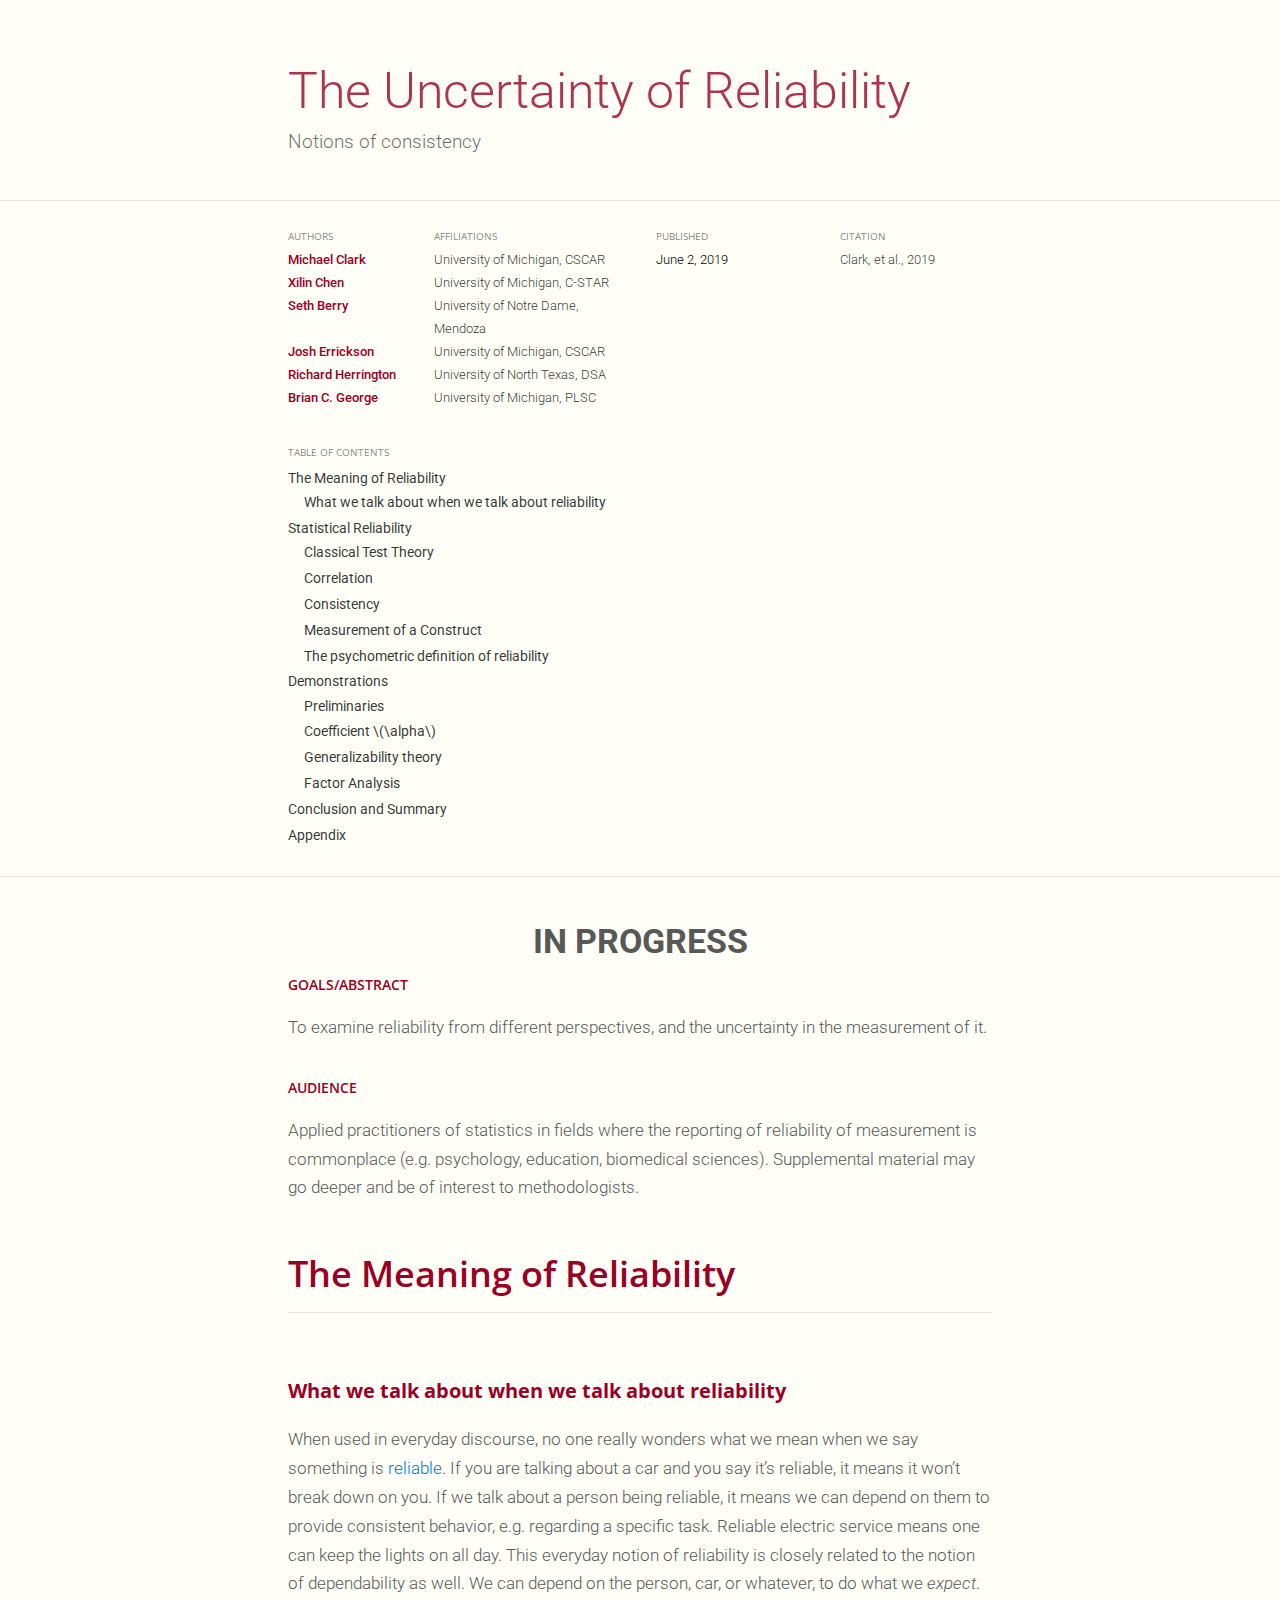
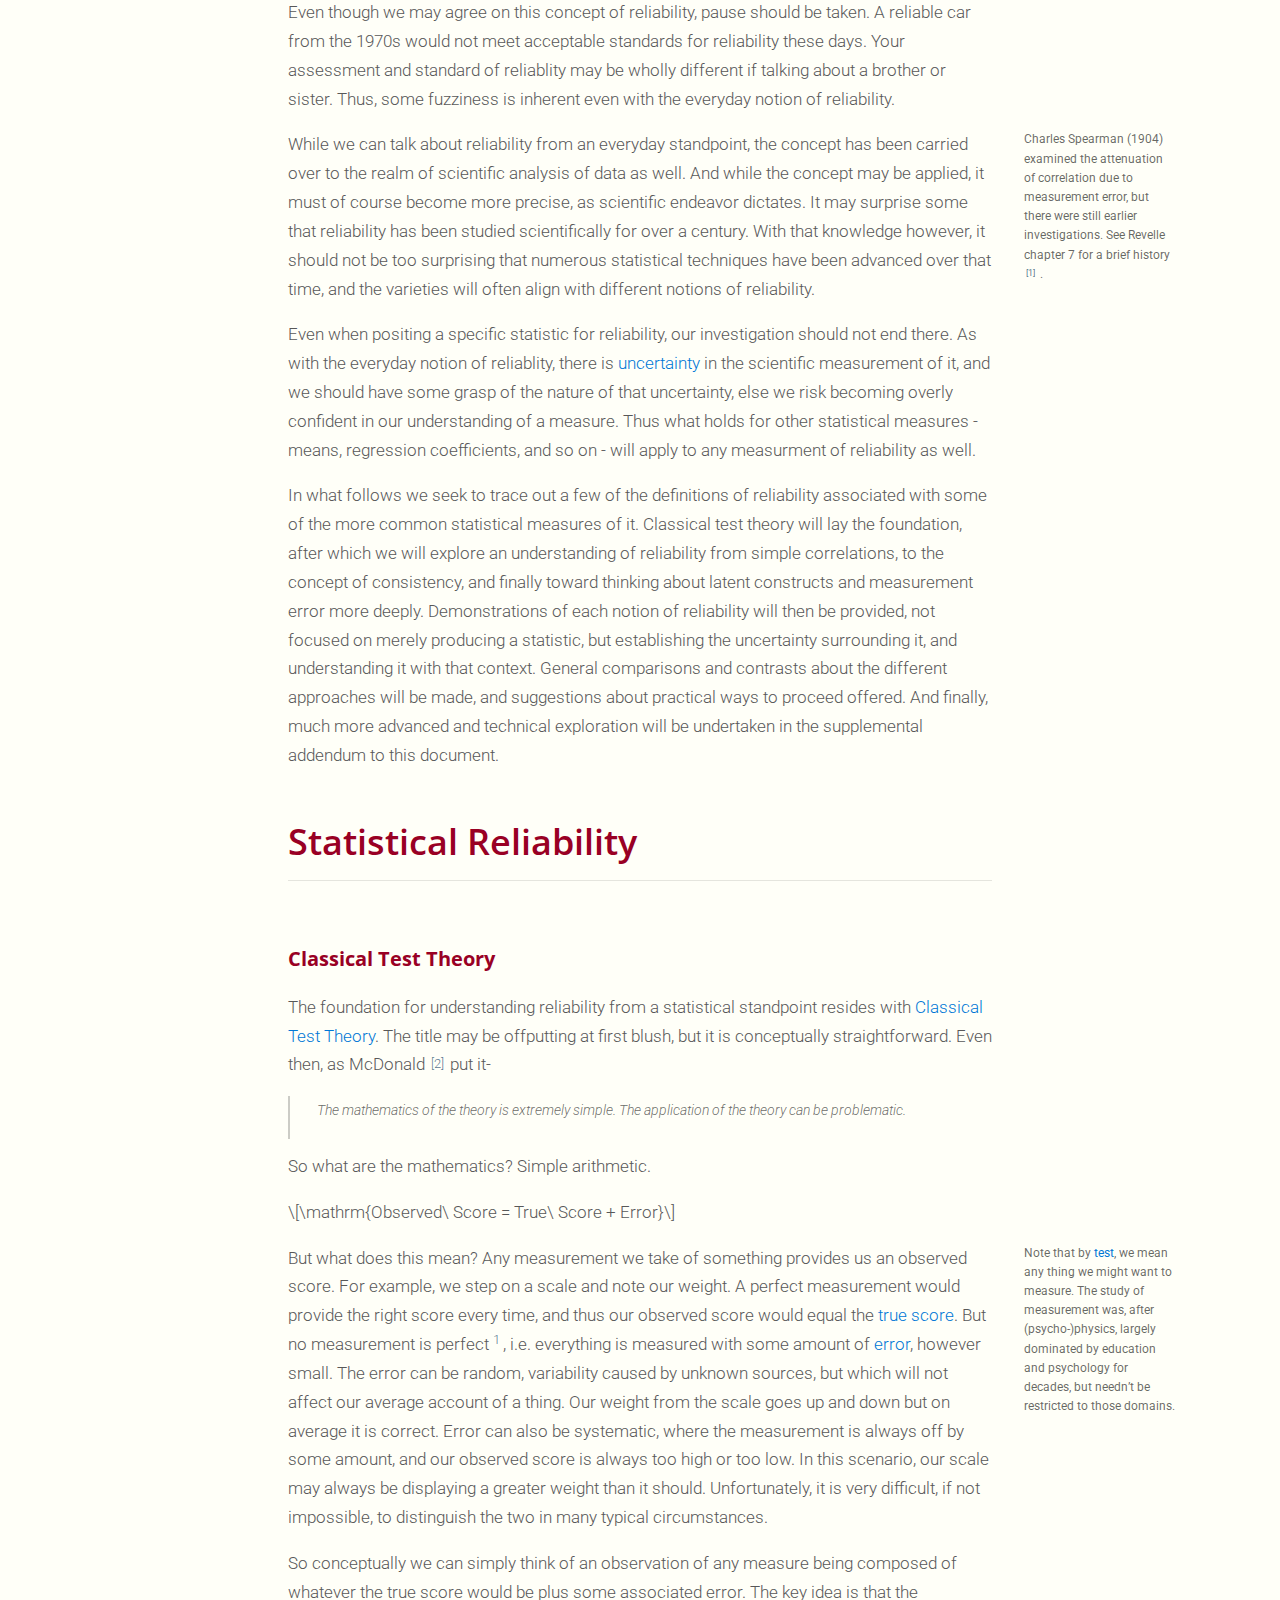
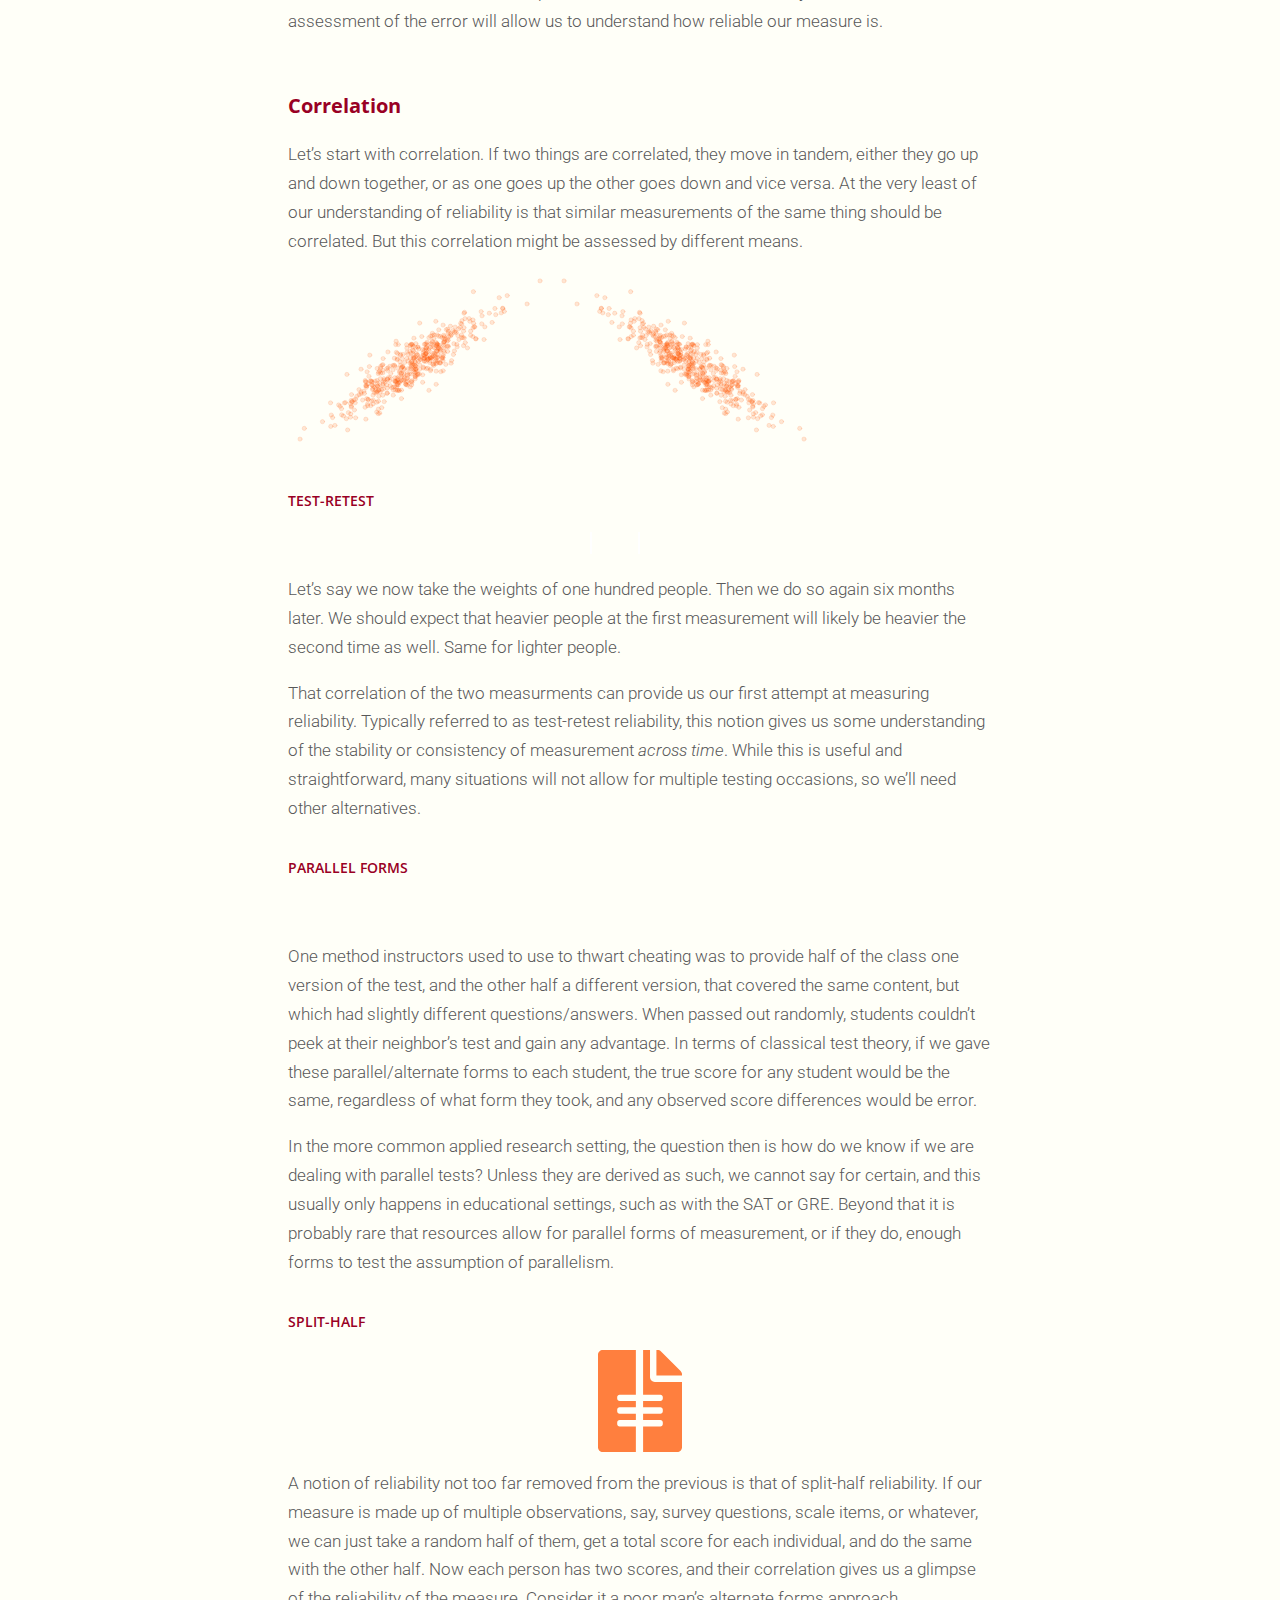
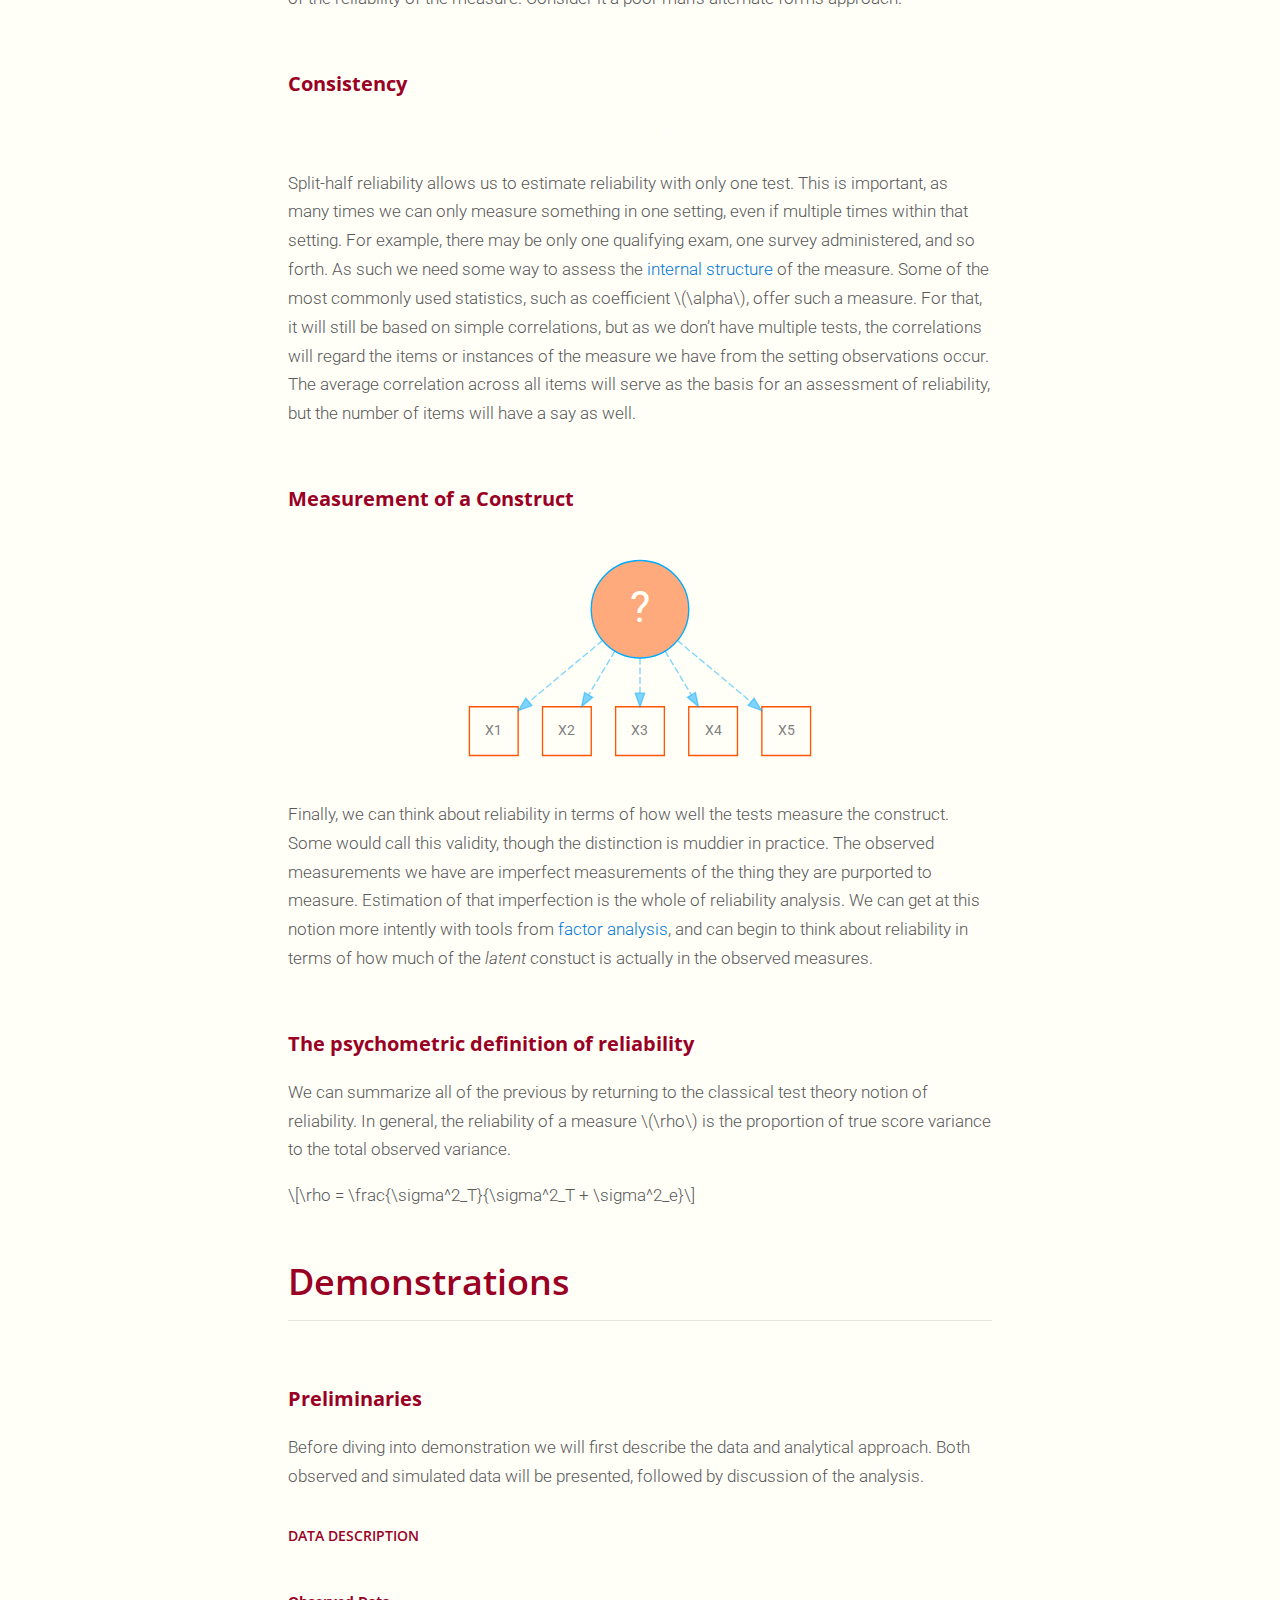
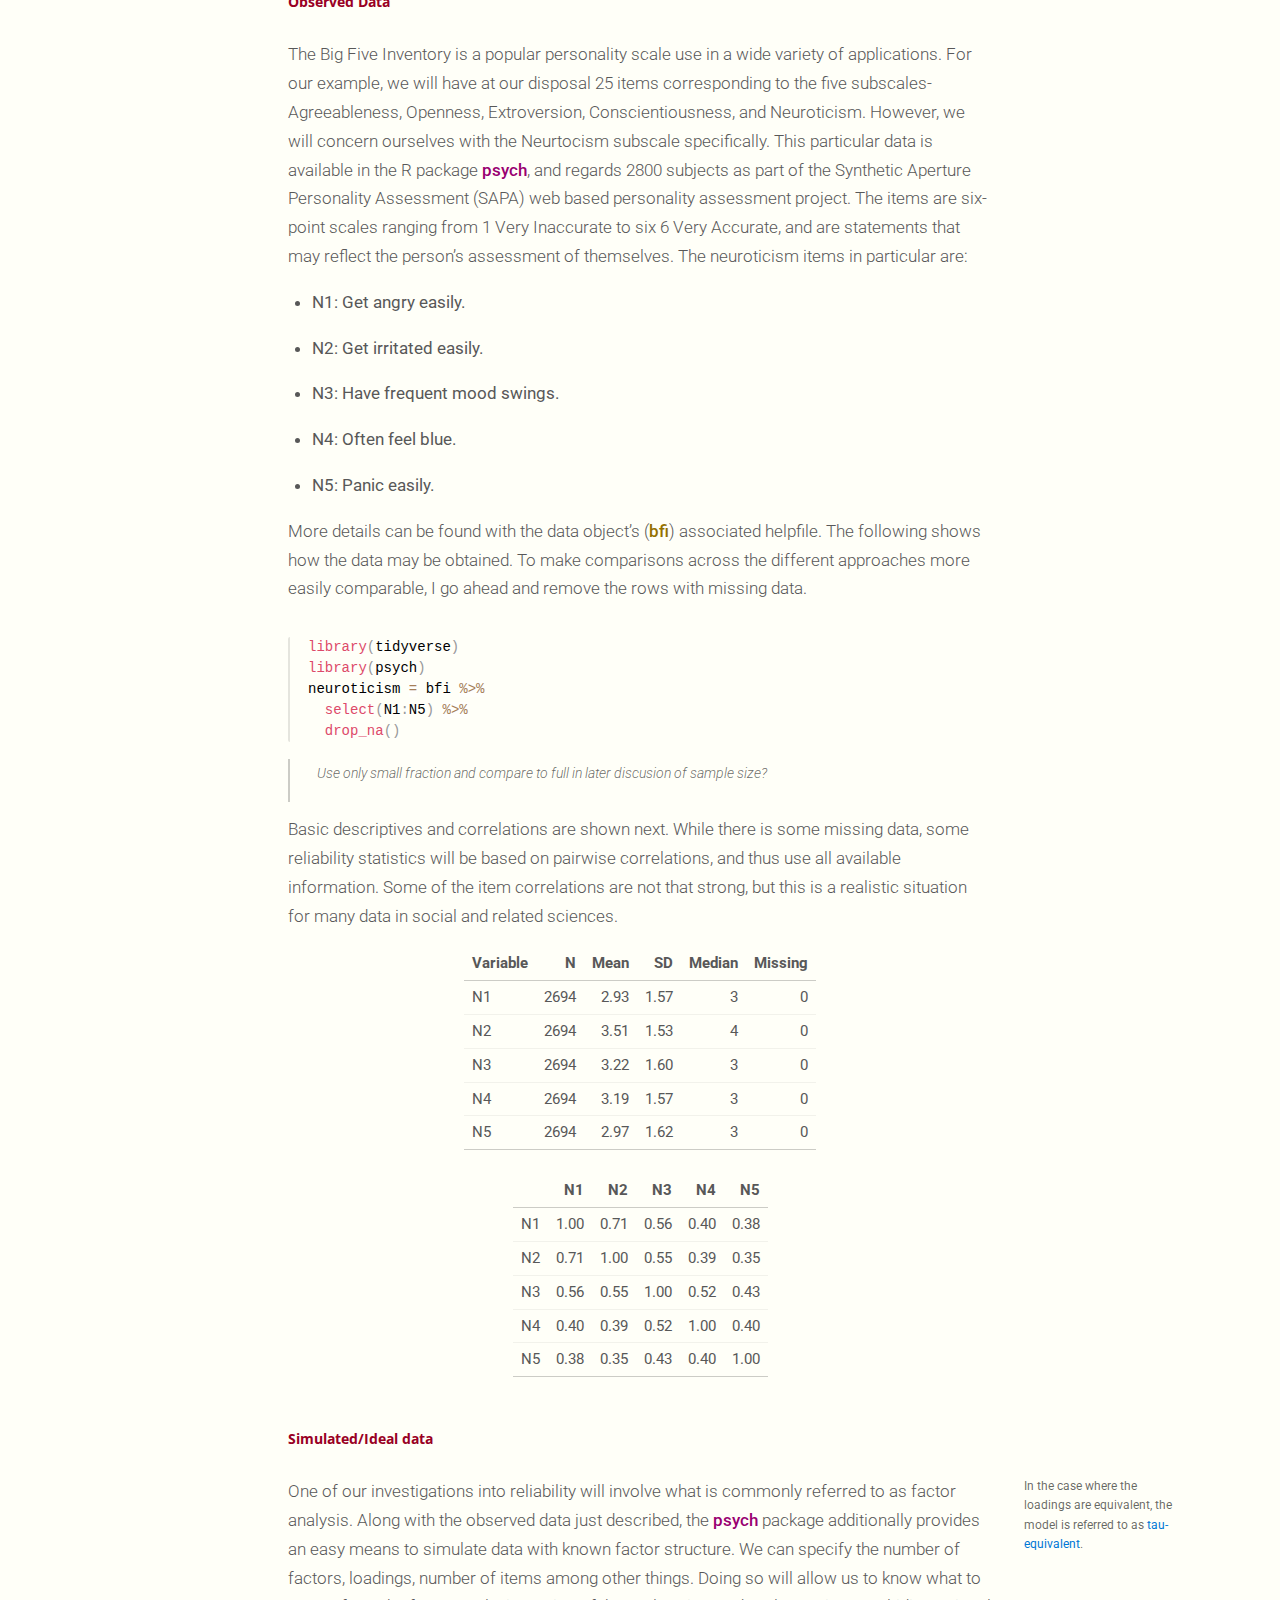
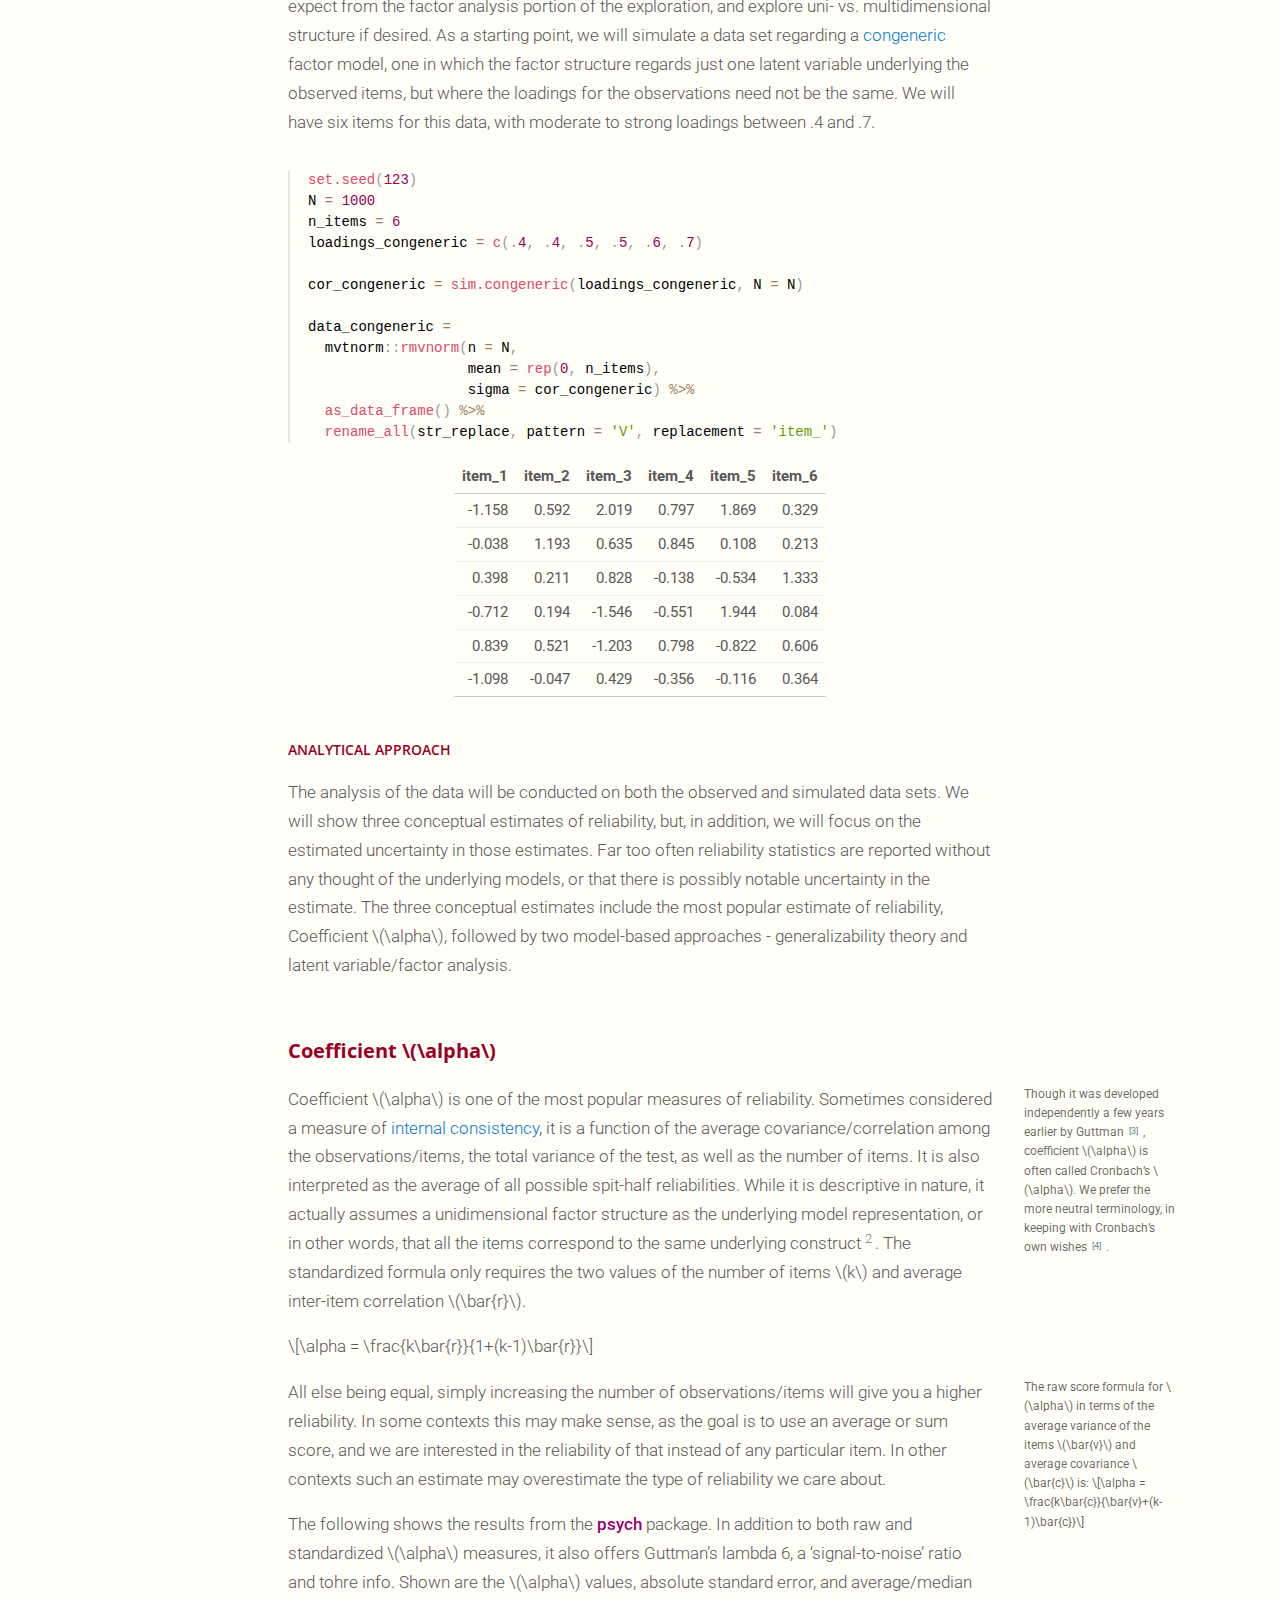
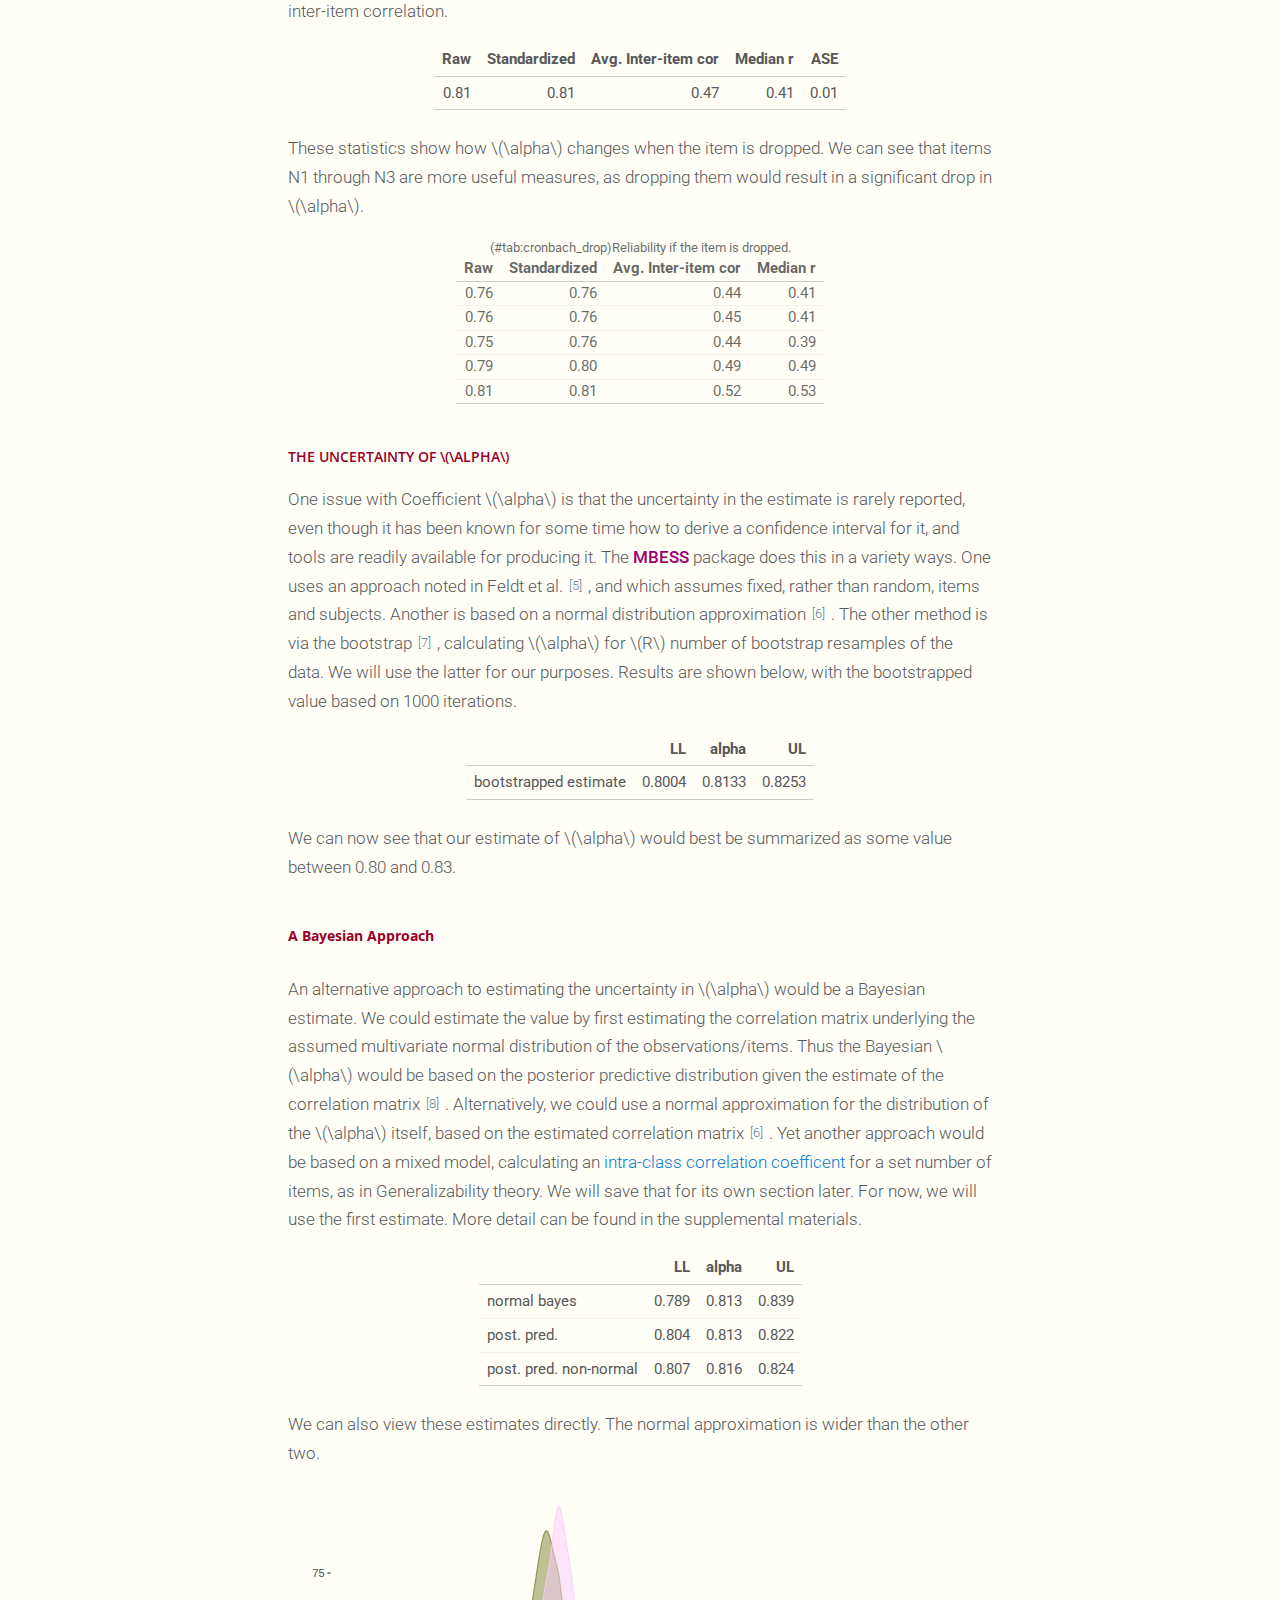
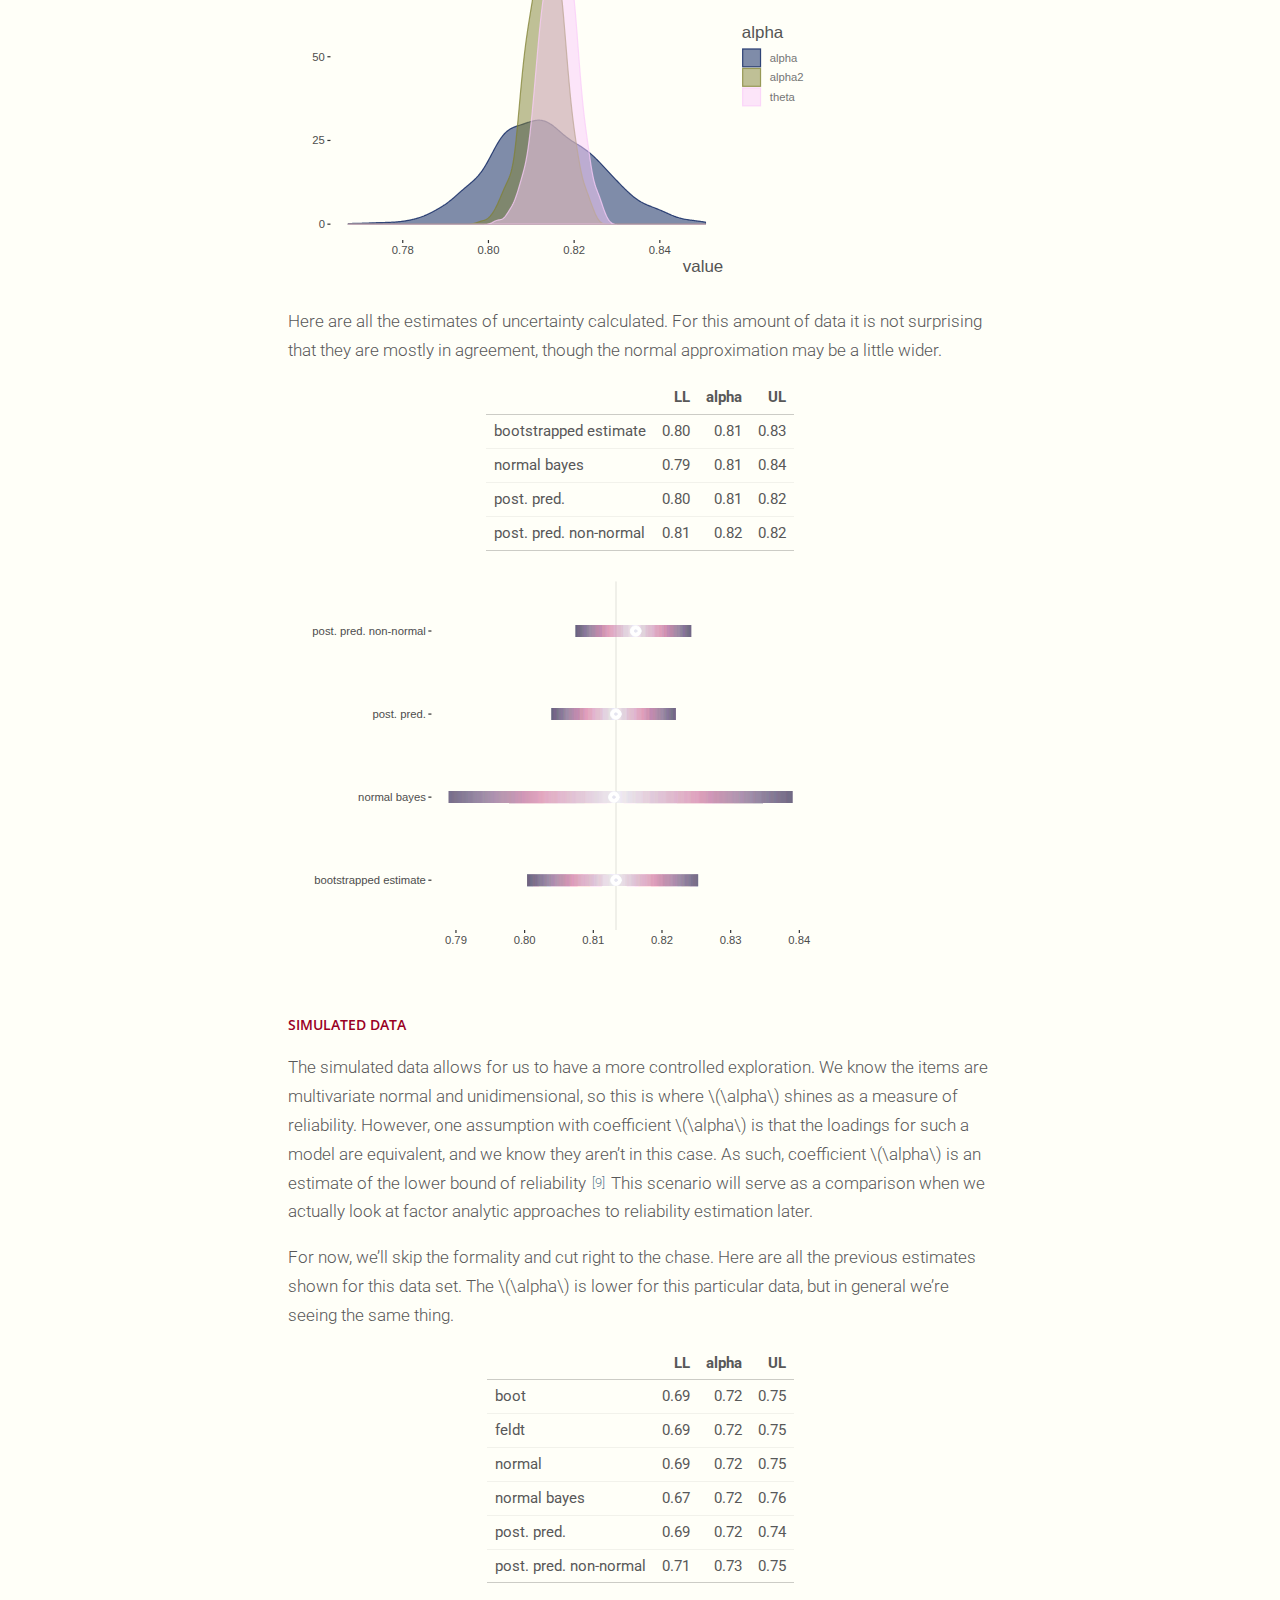
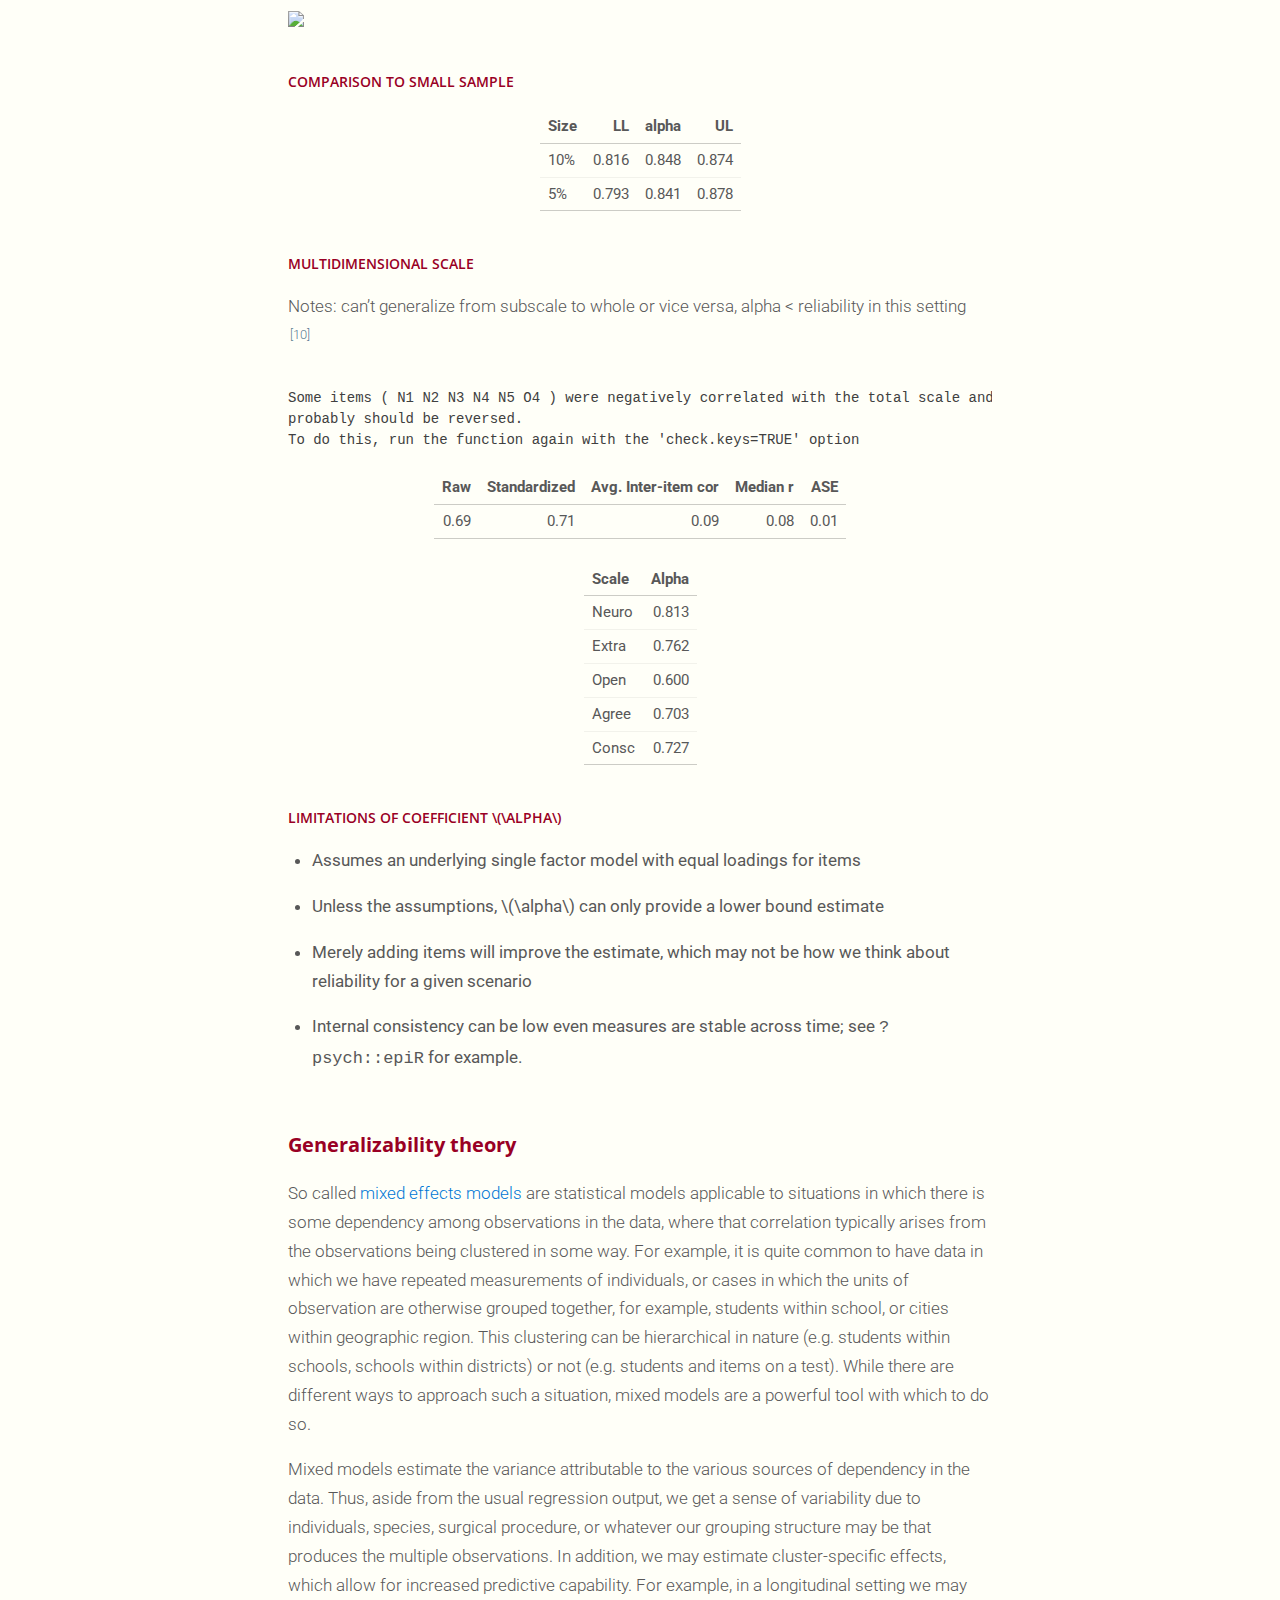
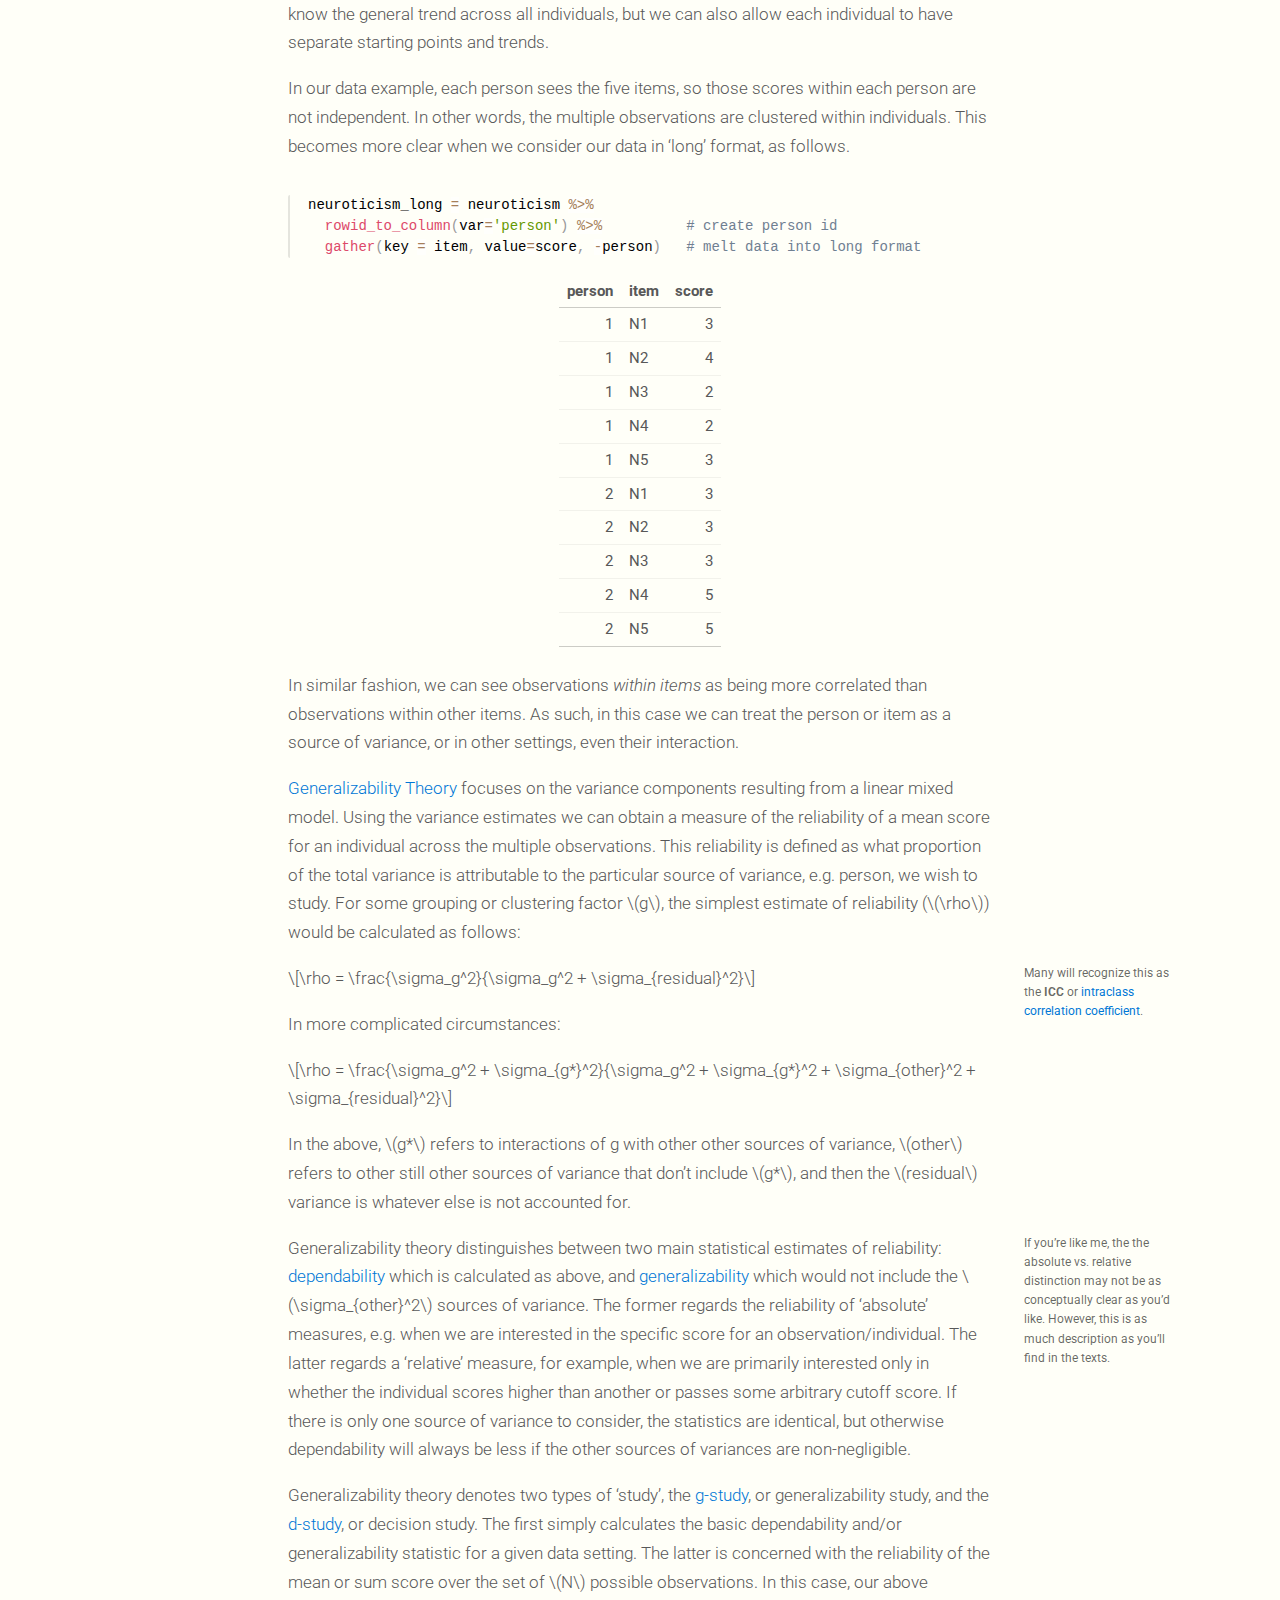
==== commit 7dba1ee9: "g theory chap update" ====
--- a/docs/index.html
+++ b/docs/index.html
@@ -25,8 +25,8 @@
   
   
   <!--  https://schema.org/Article -->
-  <meta property="article:published" itemprop="datePublished" content="2019-05-21"/>
-  <meta property="article:created" itemprop="dateCreated" content="2019-05-21"/>
+  <meta property="article:published" itemprop="datePublished" content="2019-06-02"/>
+  <meta property="article:created" itemprop="dateCreated" content="2019-06-02"/>
   <meta name="article:author" content="Michael Clark"/>
   <meta name="article:author" content="Xilin Chen"/>
   <meta name="article:author" content="Seth Berry"/>
@@ -49,8 +49,8 @@
   <!--  https://scholar.google.com/intl/en/scholar/inclusion.html#indexing -->
   <meta name="citation_title" content="reliability: The Uncertainty of Reliability"/>
   <meta name="citation_fulltext_html_url" content="https://m-clark.github.io/reliability"/>
-  <meta name="citation_online_date" content="2019/05/21"/>
-  <meta name="citation_publication_date" content="2019/05/21"/>
+  <meta name="citation_online_date" content="2019/06/02"/>
+  <meta name="citation_publication_date" content="2019/06/02"/>
   <meta name="citation_author" content="Michael Clark"/>
   <meta name="citation_author_institution" content="University of Michigan, CSCAR"/>
   <meta name="citation_author" content="Xilin Chen"/>
@@ -68,7 +68,7 @@
   <!--radix_placeholder_rmarkdown_metadata-->
   
   <script type="text/json" id="radix-rmarkdown-metadata">
-  {"type":"list","attributes":{"names":{"type":"character","attributes":{},"value":["title","description","author","date","bibliography","output","repository_url","citation_url"]}},"value":[{"type":"character","attributes":{},"value":["The Uncertainty of Reliability"]},{"type":"character","attributes":{},"value":["Notions of consistency\n"]},{"type":"list","attributes":{},"value":[{"type":"list","attributes":{"names":{"type":"character","attributes":{},"value":["name","url","affiliation","affiliation_url"]}},"value":[{"type":"character","attributes":{},"value":["Michael Clark"]},{"type":"character","attributes":{},"value":["https://m-clark.github.io"]},{"type":"character","attributes":{},"value":["University of Michigan, CSCAR"]},{"type":"character","attributes":{},"value":["https://cscar.research.umich.edu/"]}]},{"type":"list","attributes":{"names":{"type":"character","attributes":{},"value":["name","url","affiliation","affiliation_url"]}},"value":[{"type":"character","attributes":{},"value":["Xilin Chen"]},{"type":"character","attributes":{},"value":["https://www.procedurallearning.org/"]},{"type":"character","attributes":{},"value":["University of Michigan, C-STAR"]},{"type":"character","attributes":{},"value":["https://www.procedurallearning.org/"]}]},{"type":"list","attributes":{"names":{"type":"character","attributes":{},"value":["name","url","affiliation","affiliation_url"]}},"value":[{"type":"character","attributes":{},"value":["Seth Berry"]},{"type":"character","attributes":{},"value":["https://mendoza.nd.edu/research-and-faculty/directory/seth-berry/"]},{"type":"character","attributes":{},"value":["University of Notre Dame, Mendoza"]},{"type":"character","attributes":{},"value":["https://mendoza.nd.edu/"]}]},{"type":"list","attributes":{"names":{"type":"character","attributes":{},"value":["name","url","affiliation","affiliation_url"]}},"value":[{"type":"character","attributes":{},"value":["Josh Errickson"]},{"type":"character","attributes":{},"value":["https://errickson.net/"]},{"type":"character","attributes":{},"value":["University of Michigan, CSCAR"]},{"type":"character","attributes":{},"value":["https://cscar.research.umich.edu/"]}]},{"type":"list","attributes":{"names":{"type":"character","attributes":{},"value":["name","url","affiliation","affiliation_url"]}},"value":[{"type":"character","attributes":{},"value":["Richard Herrington"]},{"type":"character","attributes":{},"value":["https://errickson.net/"]},{"type":"character","attributes":{},"value":["University of North Texas, DSA"]},{"type":"character","attributes":{},"value":["https://it.unt.edu/research/"]}]},{"type":"list","attributes":{"names":{"type":"character","attributes":{},"value":["name","url","affiliation","affiliation_url"]}},"value":[{"type":"character","attributes":{},"value":["Brian C. George"]},{"type":"character","attributes":{},"value":["https://www.procedurallearning.org/"]},{"type":"character","attributes":{},"value":["University of Michigan, PLSC"]},{"type":"character","attributes":{},"value":["https://www.procedurallearning.org/"]}]}]},{"type":"character","attributes":{},"value":["2019-05-21"]},{"type":"character","attributes":{},"value":["measurement.bib"]},{"type":"list","attributes":{"names":{"type":"character","attributes":{},"value":["distill::distill_article"]}},"value":[{"type":"list","attributes":{"names":{"type":"character","attributes":{},"value":["css","toc"]}},"value":[{"type":"character","attributes":{},"value":["radix.css"]},{"type":"logical","attributes":{},"value":[true]}]}]},{"type":"character","attributes":{},"value":["https://github.com/m-clark/reliability"]},{"type":"character","attributes":{},"value":["https://m-clark.github.io/reliability"]}]}
+  {"type":"list","attributes":{"names":{"type":"character","attributes":{},"value":["title","description","author","date","bibliography","output","repository_url","citation_url"]}},"value":[{"type":"character","attributes":{},"value":["The Uncertainty of Reliability"]},{"type":"character","attributes":{},"value":["Notions of consistency\n"]},{"type":"list","attributes":{},"value":[{"type":"list","attributes":{"names":{"type":"character","attributes":{},"value":["name","url","affiliation","affiliation_url"]}},"value":[{"type":"character","attributes":{},"value":["Michael Clark"]},{"type":"character","attributes":{},"value":["https://m-clark.github.io"]},{"type":"character","attributes":{},"value":["University of Michigan, CSCAR"]},{"type":"character","attributes":{},"value":["https://cscar.research.umich.edu/"]}]},{"type":"list","attributes":{"names":{"type":"character","attributes":{},"value":["name","url","affiliation","affiliation_url"]}},"value":[{"type":"character","attributes":{},"value":["Xilin Chen"]},{"type":"character","attributes":{},"value":["https://www.procedurallearning.org/"]},{"type":"character","attributes":{},"value":["University of Michigan, C-STAR"]},{"type":"character","attributes":{},"value":["https://www.procedurallearning.org/"]}]},{"type":"list","attributes":{"names":{"type":"character","attributes":{},"value":["name","url","affiliation","affiliation_url"]}},"value":[{"type":"character","attributes":{},"value":["Seth Berry"]},{"type":"character","attributes":{},"value":["https://mendoza.nd.edu/research-and-faculty/directory/seth-berry/"]},{"type":"character","attributes":{},"value":["University of Notre Dame, Mendoza"]},{"type":"character","attributes":{},"value":["https://mendoza.nd.edu/"]}]},{"type":"list","attributes":{"names":{"type":"character","attributes":{},"value":["name","url","affiliation","affiliation_url"]}},"value":[{"type":"character","attributes":{},"value":["Josh Errickson"]},{"type":"character","attributes":{},"value":["https://errickson.net/"]},{"type":"character","attributes":{},"value":["University of Michigan, CSCAR"]},{"type":"character","attributes":{},"value":["https://cscar.research.umich.edu/"]}]},{"type":"list","attributes":{"names":{"type":"character","attributes":{},"value":["name","url","affiliation","affiliation_url"]}},"value":[{"type":"character","attributes":{},"value":["Richard Herrington"]},{"type":"character","attributes":{},"value":["https://errickson.net/"]},{"type":"character","attributes":{},"value":["University of North Texas, DSA"]},{"type":"character","attributes":{},"value":["https://it.unt.edu/research/"]}]},{"type":"list","attributes":{"names":{"type":"character","attributes":{},"value":["name","url","affiliation","affiliation_url"]}},"value":[{"type":"character","attributes":{},"value":["Brian C. George"]},{"type":"character","attributes":{},"value":["https://www.procedurallearning.org/"]},{"type":"character","attributes":{},"value":["University of Michigan, PLSC"]},{"type":"character","attributes":{},"value":["https://www.procedurallearning.org/"]}]}]},{"type":"character","attributes":{},"value":["2019-06-02"]},{"type":"character","attributes":{},"value":["measurement.bib"]},{"type":"list","attributes":{"names":{"type":"character","attributes":{},"value":["distill::distill_article"]}},"value":[{"type":"list","attributes":{"names":{"type":"character","attributes":{},"value":["css","toc"]}},"value":[{"type":"character","attributes":{},"value":["radix.css"]},{"type":"logical","attributes":{},"value":[true]}]}]},{"type":"character","attributes":{},"value":["https://github.com/m-clark/reliability"]},{"type":"character","attributes":{},"value":["https://m-clark.github.io/reliability"]}]}
   </script>
   <!--/radix_placeholder_rmarkdown_metadata-->
   <!--radix_placeholder_navigation_in_header-->
@@ -968,7 +968,7 @@
 <!--radix_placeholder_front_matter-->
 
 <script id="distill-front-matter" type="text/json">
-{"title":"The Uncertainty of Reliability","description":"Notions of consistency","authors":[{"author":"Michael Clark","authorURL":"https://m-clark.github.io","affiliation":"University of Michigan, CSCAR","affiliationURL":"https://cscar.research.umich.edu/"},{"author":"Xilin Chen","authorURL":"https://www.procedurallearning.org/","affiliation":"University of Michigan, C-STAR","affiliationURL":"https://www.procedurallearning.org/"},{"author":"Seth Berry","authorURL":"https://mendoza.nd.edu/research-and-faculty/directory/seth-berry/","affiliation":"University of Notre Dame, Mendoza","affiliationURL":"https://mendoza.nd.edu/"},{"author":"Josh Errickson","authorURL":"https://errickson.net/","affiliation":"University of Michigan, CSCAR","affiliationURL":"https://cscar.research.umich.edu/"},{"author":"Richard Herrington","authorURL":"https://errickson.net/","affiliation":"University of North Texas, DSA","affiliationURL":"https://it.unt.edu/research/"},{"author":"Brian C. George","authorURL":"https://www.procedurallearning.org/","affiliation":"University of Michigan, PLSC","affiliationURL":"https://www.procedurallearning.org/"}],"publishedDate":"2019-05-21T00:00:00.000-04:00","citationText":"Clark, et al., 2019"}
+{"title":"The Uncertainty of Reliability","description":"Notions of consistency","authors":[{"author":"Michael Clark","authorURL":"https://m-clark.github.io","affiliation":"University of Michigan, CSCAR","affiliationURL":"https://cscar.research.umich.edu/"},{"author":"Xilin Chen","authorURL":"https://www.procedurallearning.org/","affiliation":"University of Michigan, C-STAR","affiliationURL":"https://www.procedurallearning.org/"},{"author":"Seth Berry","authorURL":"https://mendoza.nd.edu/research-and-faculty/directory/seth-berry/","affiliation":"University of Notre Dame, Mendoza","affiliationURL":"https://mendoza.nd.edu/"},{"author":"Josh Errickson","authorURL":"https://errickson.net/","affiliation":"University of Michigan, CSCAR","affiliationURL":"https://cscar.research.umich.edu/"},{"author":"Richard Herrington","authorURL":"https://errickson.net/","affiliation":"University of North Texas, DSA","affiliationURL":"https://it.unt.edu/research/"},{"author":"Brian C. George","authorURL":"https://www.procedurallearning.org/","affiliation":"University of Michigan, PLSC","affiliationURL":"https://www.procedurallearning.org/"}],"publishedDate":"2019-06-02T00:00:00.000-04:00","citationText":"Clark, et al., 2019"}
 </script>
 
 <!--/radix_placeholder_front_matter-->
@@ -995,7 +995,7 @@
   
 ,   Brian C. George <a href="https://www.procedurallearning.org/" class="uri">https://www.procedurallearning.org/</a> (University of Michigan, PLSC)<a href="https://www.procedurallearning.org/" class="uri">https://www.procedurallearning.org/</a>
   
-<br/>2019-05-21
+<br/>2019-06-02
 </div>
 
 <div class="d-article">
@@ -1085,8 +1085,8 @@
 <h3 id="measurement-of-a-construct">Measurement of a Construct</h3>
 <div class="layout-chunk" data-layout="l-body">
 <div style="width:50%; margin:0 auto; font-family:Roboto; font-size:50%">
-<div id="htmlwidget-4d0b19d602108df71475" style="width:100%;height:250px;" class="grViz html-widget"></div>
-<script type="application/json" data-for="htmlwidget-4d0b19d602108df71475">{"x":{"diagram":"digraph Factor  {\n graph [rankdir=TB  bgcolor=transparent]\n node [fontname=\"Roboto\" fontsize=10 fontcolor=gray50 shape=box width=.5 color=\"#ff5500\"];\n edge [fontname=\"Roboto\" fontsize=10 fontcolor=gray50 color=\"#00aaff80\" style=\"dashed\"];\n X1  [label = \"X1\"];\n X2  [label = \"X2\"];\n X3  [label = \"X3\"];\n X4  [label = \"X4\"];\n X5  [label = \"X5\"];\n\n node [shape=circle width=1];\n   C [label = \"?\" style=filled color=\"#00aaff\", fillcolor=\"#ff550080\" fontcolor=\"#fffff8\" fontsize=32];\n   C -> X1  ;\n   C -> X2  ;\n   C -> X3  ;\n   C -> X4  ;\n   C -> X5  ;\n \n { rank=same; \n X1; X2; X3; X4; X5; }\n \n}","config":{"engine":"dot","options":null}},"evals":[],"jsHooks":[]}</script>
+<div id="htmlwidget-1d27119e83955a99f149" style="width:100%;height:250px;" class="grViz html-widget"></div>
+<script type="application/json" data-for="htmlwidget-1d27119e83955a99f149">{"x":{"diagram":"digraph Factor  {\n graph [rankdir=TB  bgcolor=transparent]\n node [fontname=\"Roboto\" fontsize=10 fontcolor=gray50 shape=box width=.5 color=\"#ff5500\"];\n edge [fontname=\"Roboto\" fontsize=10 fontcolor=gray50 color=\"#00aaff80\" style=\"dashed\"];\n X1  [label = \"X1\"];\n X2  [label = \"X2\"];\n X3  [label = \"X3\"];\n X4  [label = \"X4\"];\n X5  [label = \"X5\"];\n\n node [shape=circle width=1];\n   C [label = \"?\" style=filled color=\"#00aaff\", fillcolor=\"#ff550080\" fontcolor=\"#fffff8\" fontsize=32];\n   C -> X1  ;\n   C -> X2  ;\n   C -> X3  ;\n   C -> X4  ;\n   C -> X5  ;\n \n { rank=same; \n X1; X2; X3; X4; X5; }\n \n}","config":{"engine":"dot","options":null}},"evals":[],"jsHooks":[]}</script>
 </div>
 </div>
 <p>Finally, we can think about reliability in terms of how well the tests measure the construct. Some would call this validity, though the distinction is muddier in practice. The observed measurements we have are imperfect measurements of the thing they are purported to measure. Estimation of that imperfection is the whole of reliability analysis. We can get at this notion more intently with tools from <span class="emph">factor analysis</span>, and can begin to think about reliability in terms of how much of the <em>latent</em> constuct is actually in the observed measures.</p>
@@ -1772,13 +1772,13 @@
 normal bayes
 </td>
 <td style="text-align:right;">
-0.787
+0.789
 </td>
 <td style="text-align:right;">
 0.813
 </td>
 <td style="text-align:right;">
-0.836
+0.839
 </td>
 </tr>
 <tr>
@@ -1786,13 +1786,13 @@
 post. pred.
 </td>
 <td style="text-align:right;">
-0.805
+0.804
 </td>
 <td style="text-align:right;">
 0.813
 </td>
 <td style="text-align:right;">
-0.821
+0.822
 </td>
 </tr>
 <tr>
@@ -1800,7 +1800,7 @@
 post. pred. non-normal
 </td>
 <td style="text-align:right;">
-0.808
+0.807
 </td>
 <td style="text-align:right;">
 0.816
@@ -2176,7 +2176,7 @@
 </ul>
 <h3 id="generalizability-theory">Generalizability theory</h3>
 <p>So called <span class="emph">mixed effects models</span> are statistical models applicable to situations in which there is some dependency among observations in the data, where that correlation typically arises from the observations being clustered in some way. For example, it is quite common to have data in which we have repeated measurements of individuals, or cases in which the units of observation are otherwise grouped together, for example, students within school, or cities within geographic region. This clustering can be hierarchical in nature (e.g. students within schools, schools within districts) or not (e.g. students and items on a test). While there are different ways to approach such a situation, mixed models are a powerful tool with which to do so.</p>
-<p>Mixed models estimate the variance attributable to the various sources of dependency in the data. Thus, aside from the usual regression output, we get a sense of variability due to individuals, species, surgical procedure, or whatever our grouping structure is. In addition, we may estimate cluster-specific effects, which allow for increased predictive capability. For example, we may know the general trend across all individuals, but we can also allow each individual to have separate starting points and trends.</p>
+<p>Mixed models estimate the variance attributable to the various sources of dependency in the data. Thus, aside from the usual regression output, we get a sense of variability due to individuals, species, surgical procedure, or whatever our grouping structure may be that produces the multiple observations. In addition, we may estimate cluster-specific effects, which allow for increased predictive capability. For example, in a longitudinal setting we may know the general trend across all individuals, but we can also allow each individual to have separate starting points and trends.</p>
 <p>In our data example, each person sees the five items, so those scores within each person are not independent. In other words, the multiple observations are clustered within individuals. This becomes more clear when we consider our data in ‘long’ format, as follows.</p>
 <div class="layout-chunk" data-layout="l-body">
 <pre class="r"><code>
@@ -2313,20 +2313,116 @@
 </tbody>
 </table>
 </div>
-<p>In similar fashion, we can see observations within items as being more correlated than observations within other items. As such, in this case we can treat the person or item as a source of variance, or in other settings, even their interaction.</p>
+<p>In similar fashion, we can see observations <em>within items</em> as being more correlated than observations within other items. As such, in this case we can treat the person or item as a source of variance, or in other settings, even their interaction.</p>
 <p><span class="emph">Generalizability Theory</span> focuses on the variance components resulting from a linear mixed model. Using the variance estimates we can obtain a measure of the reliability of a mean score for an individual across the multiple observations. This reliability is defined as what proportion of the total variance is attributable to the particular source of variance, e.g. person, we wish to study. For some grouping or clustering factor <span class="math inline">\(g\)</span>, the simplest estimate of reliability (<span class="math inline">\(\rho\)</span>) would be calculated as follows:</p>
 <p><span class="math display">\[\rho = \frac{\sigma_g^2}{\sigma_g^2 +  \sigma_{residual}^2}\]</span></p>
 <aside>
-Many will recognize this as the ICC or <span class="emph">intra-class correlation coefficient</span>.
+Many will recognize this as the <strong>ICC</strong> or <span class="emph">intraclass correlation coefficient</span>.
 </aside>
 <p>In more complicated circumstances:</p>
 <p><span class="math display">\[\rho = \frac{\sigma_g^2 + \sigma_{g*}^2}{\sigma_g^2 + \sigma_{g*}^2 + \sigma_{other}^2 + \sigma_{residual}^2}\]</span></p>
 <p>In the above, <span class="math inline">\(g*\)</span> refers to interactions of g with other other sources of variance, <span class="math inline">\(other\)</span> refers to other still other sources of variance that don’t include <span class="math inline">\(g*\)</span>, and then the <span class="math inline">\(residual\)</span> variance is whatever else is not accounted for.</p>
-<p>For simplicity we will focus on the person variance only in our examples.</p>
+<p>Generalizability theory distinguishes between two main statistical estimates of reliability: <span class="emph">dependability</span> which is calculated as above, and <span class="emph">generalizability</span> which would not include the <span class="math inline">\(\sigma_{other}^2\)</span> sources of variance. The former regards the reliability of ‘absolute’ measures, e.g. when we are interested in the specific score for an observation/individual. The latter regards a ‘relative’ measure, for example, when we are primarily interested only in whether the individual scores higher than another or passes some arbitrary cutoff score. If there is only one source of variance to consider, the statistics are identical, but otherwise dependability will always be less if the other sources of variances are non-negligible.</p>
+<aside>
+If you’re like me, the the absolute vs. relative distinction may not be as conceptually clear as you’d like. However, this is as much description as you’ll find in the texts.
+</aside>
+<p>Generalizability theory denotes two types of ‘study’, the <span class="emph">g-study</span>, or generalizability study, and the <span class="emph">d-study</span>, or decision study. The first simply calculates the basic dependability and/or generalizability statistic for a given data setting. The latter is concerned with the reliability of the mean or sum score over the set of <span class="math inline">\(N\)</span> possible observations. In this case, our above formulas would be altered to the following:</p>
+<p><span class="math display">\[\rho = \frac{\sigma_g^2}{\sigma_g^2 +  \frac{\sigma_{residual}^2}{n_{obs}}}\]</span></p>
+<p><span class="math display">\[\rho = \frac{\sigma_g^2 + \sigma_{g*}^2}{\sigma_g^2 + \frac{{\sigma_{g*}^2}}{n_{g*}} + \frac{\sigma_{other}^2}{n_{other}} + \frac{\sigma_{residual}^2}{n_{obs}}}\]</span></p>
+<aside>
+With unbalanced/typical data, what the <span class="math inline">\(n\_\)</span> should be is not straightforward. One could use the mean number of observations seen across clusters, the geometric mean (as in Brennan <span class="citation" data-cites="brennan">(<span class="citeproc-not-found" data-reference-id="brennan"><strong>???</strong></span>)</span>), or median (e.g. <span class="pack">gtheory</span> package in R). But these will definitely give you potentially very different estimates of reliability. Furthermore, beyond the simple mixed model setting, where we might have random slopes, other distributions for the response besides normal, etc. it becomes even muddier on what to do with these statistics.
+</aside>
+<p>The main take home point is that we have a more reliable measure dealing with a mean score of multiple observations than we do a single observation. We can set the various <span class="math inline">\(n\_*\)</span> to whatever we like. This allows us to see how many observations are needed to get to a certain level of reliability, assuming the variance components are held constant.</p>
+<p>For simplicity we will focus only on the person variance in our examples. To calculate it we will use <span class="pack">lme4</span> to run the mixed model using the long form data.</p>
+<div class="layout-chunk" data-layout="l-body">
+<pre class="r"><code>
+library(lme4)
+model_gtheory = lmer(score ~ item + (1|person), neuroticism_long)
+summary(model_gtheory, cor=F)</code></pre>
+<pre><code>
+Linear mixed model fit by REML [&#39;lmerMod&#39;]
+Formula: score ~ item + (1 | person)
+   Data: neuroticism_long
+
+REML criterion at convergence: 46639.9
+
+Scaled residuals: 
+    Min      1Q  Median      3Q     Max 
+-3.1901 -0.6359 -0.0488  0.6185  3.4780 
+
+Random effects:
+ Groups   Name        Variance Std.Dev.
+ person   (Intercept) 1.161    1.078   
+ Residual             1.333    1.154   
+Number of obs: 13470, groups:  person, 2694
+
+Fixed effects:
+            Estimate Std. Error t value
+(Intercept)  2.93133    0.03043  96.340
+itemN2       0.57721    0.03146  18.350
+itemN3       0.28545    0.03146   9.074
+itemN4       0.25835    0.03146   8.213
+itemN5       0.04195    0.03146   1.333</code></pre>
+</div>
+<p>Let’s just focus on the variance components, which allow us to calculate the g-coefficient.</p>
+<div class="layout-chunk" data-layout="l-body">
+<table class="table" style="width: auto !important; margin-left: auto; margin-right: auto;">
+<thead>
+<tr>
+<th style="text-align:left;">
+grp
+</th>
+<th style="text-align:right;">
+vcov
+</th>
+<th style="text-align:right;">
+sdcor
+</th>
+<th style="text-align:right;">
+prop
+</th>
+</tr>
+</thead>
+<tbody>
+<tr>
+<td style="text-align:left;">
+person
+</td>
+<td style="text-align:right;">
+1.161
+</td>
+<td style="text-align:right;">
+1.078
+</td>
+<td style="text-align:right;">
+0.466
+</td>
+</tr>
+<tr>
+<td style="text-align:left;">
+Residual
+</td>
+<td style="text-align:right;">
+1.333
+</td>
+<td style="text-align:right;">
+1.154
+</td>
+<td style="text-align:right;">
+0.534
+</td>
+</tr>
+</tbody>
+</table>
+</div>
+<div class="layout-chunk" data-layout="l-body">
+
+</div>
 <div class="layout-chunk" data-layout="l-body">
 
 </div>
 <h4 id="the-uncertainty-of-generalizability">The Uncertainty of Generalizability</h4>
+<p>The lme4 package provides a way to get an estimate of the uncertainty in the variance components, which should imply that any estimate using them would also have uncertainty. How will we calculate the uncertainty in the g-coefficient?</p>
 <h4 id="simulated-data-1">Simulated Data</h4>
 <h4 id="multidimensional-scale-1">Multidimensional Scale</h4>
 <h4 id="limitations-of-g-theory">Limitations of G-theory</h4>
@@ -2406,7 +2502,7 @@
 <p>If you see mistakes or want to suggest changes, please <a href="https://github.com/m-clark/reliability/issues/new">create an issue</a> on the source repository.</p>
 <h3 id="citation">Citation</h3>
 <p>For attribution, please cite this work as</p>
-<pre class="citation-appendix short">Clark, et al. (2019, May 21). reliability: The Uncertainty of Reliability. Retrieved from https://m-clark.github.io/reliability</pre>
+<pre class="citation-appendix short">Clark, et al. (2019, June 2). reliability: The Uncertainty of Reliability. Retrieved from https://m-clark.github.io/reliability</pre>
 <p>BibTeX citation</p>
 <pre class="citation-appendix long">@misc{clark2019the,
   author = {Clark, Michael and Chen, Xilin and Berry, Seth and Errickson, Josh and Herrington, Richard and George, Brian C.},
--- a/docs/radix.css
+++ b/docs/radix.css
@@ -76,3 +76,11 @@
   color:  #947100;  /*#AAB400 #4daf4a; #FFC5D0*/
   font-weight: 500;
 }
+
+/* to fix aside; see issue #39 https://github.com/rstudio/distill/issues/39*/ 
+@media(min-width:768px) {
+  aside {
+      margin-top: -00px;
+      margin-bottom: -500px;
+  }
+}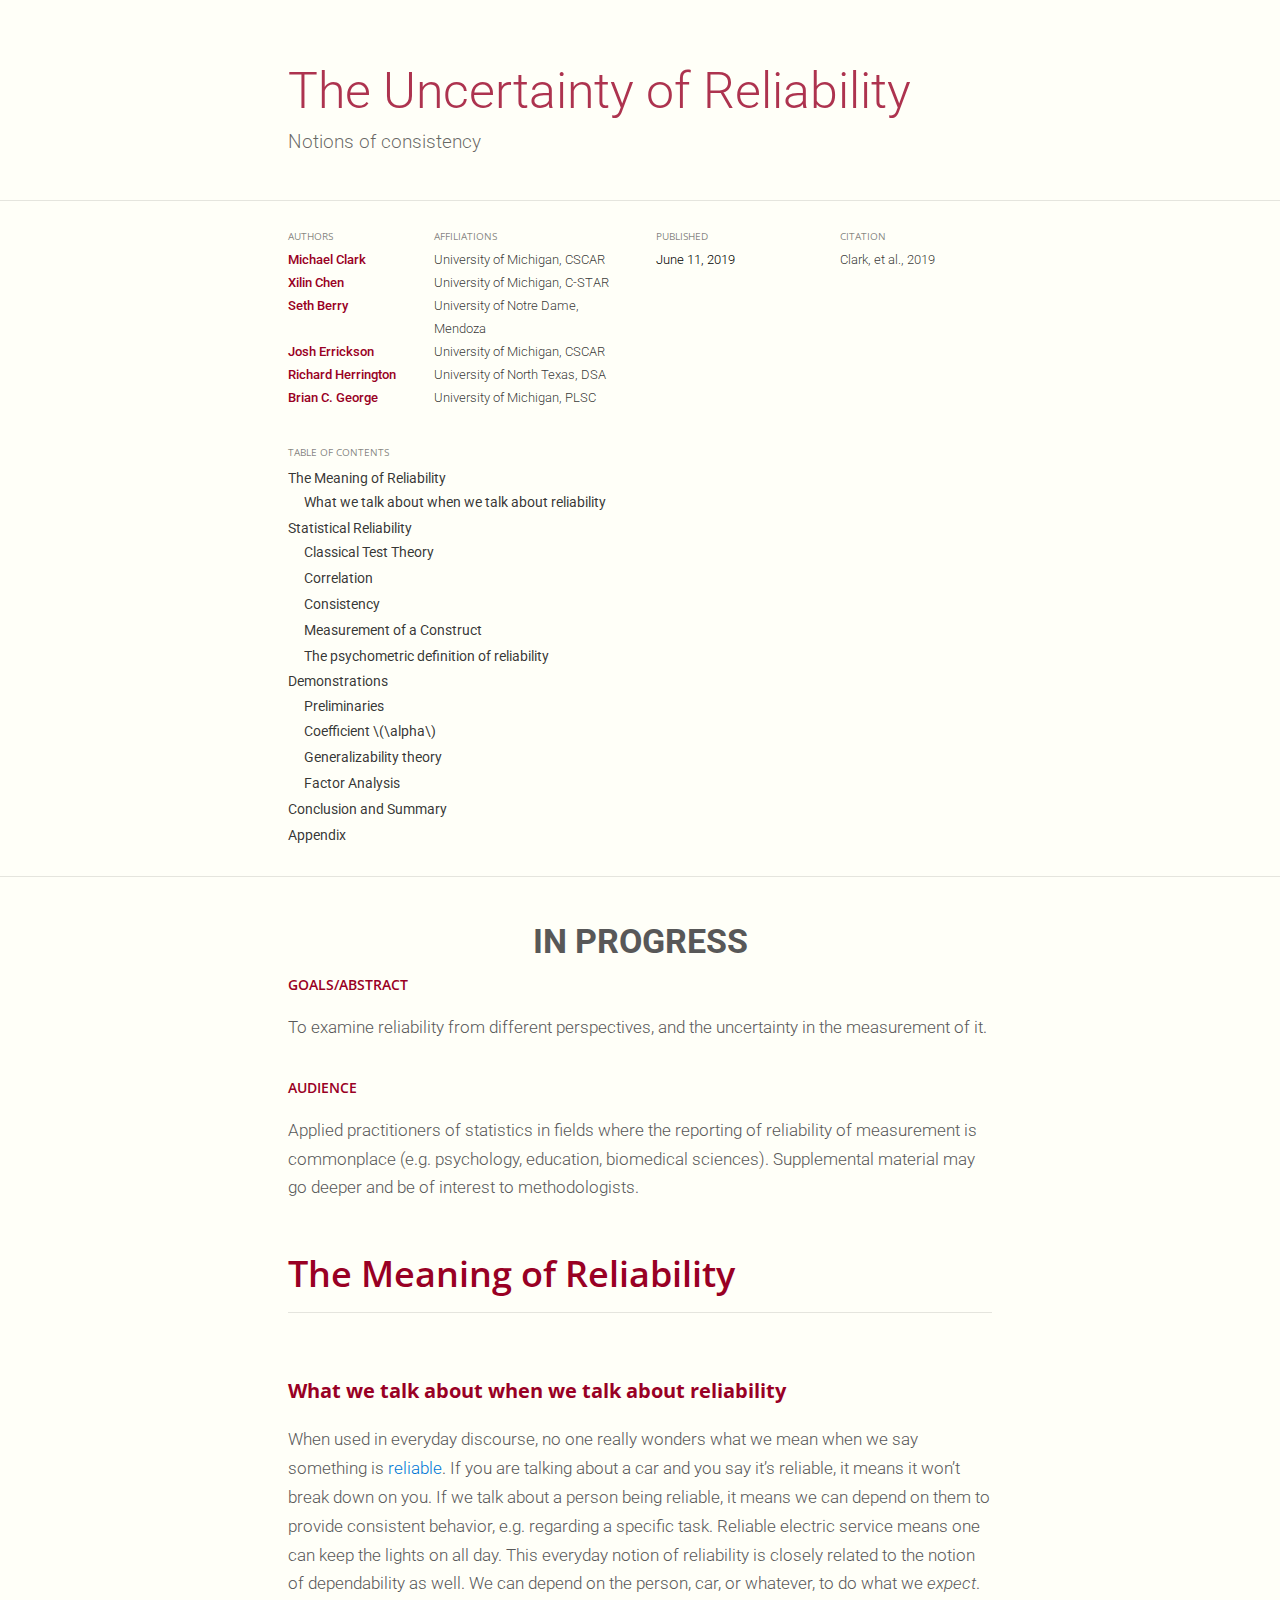
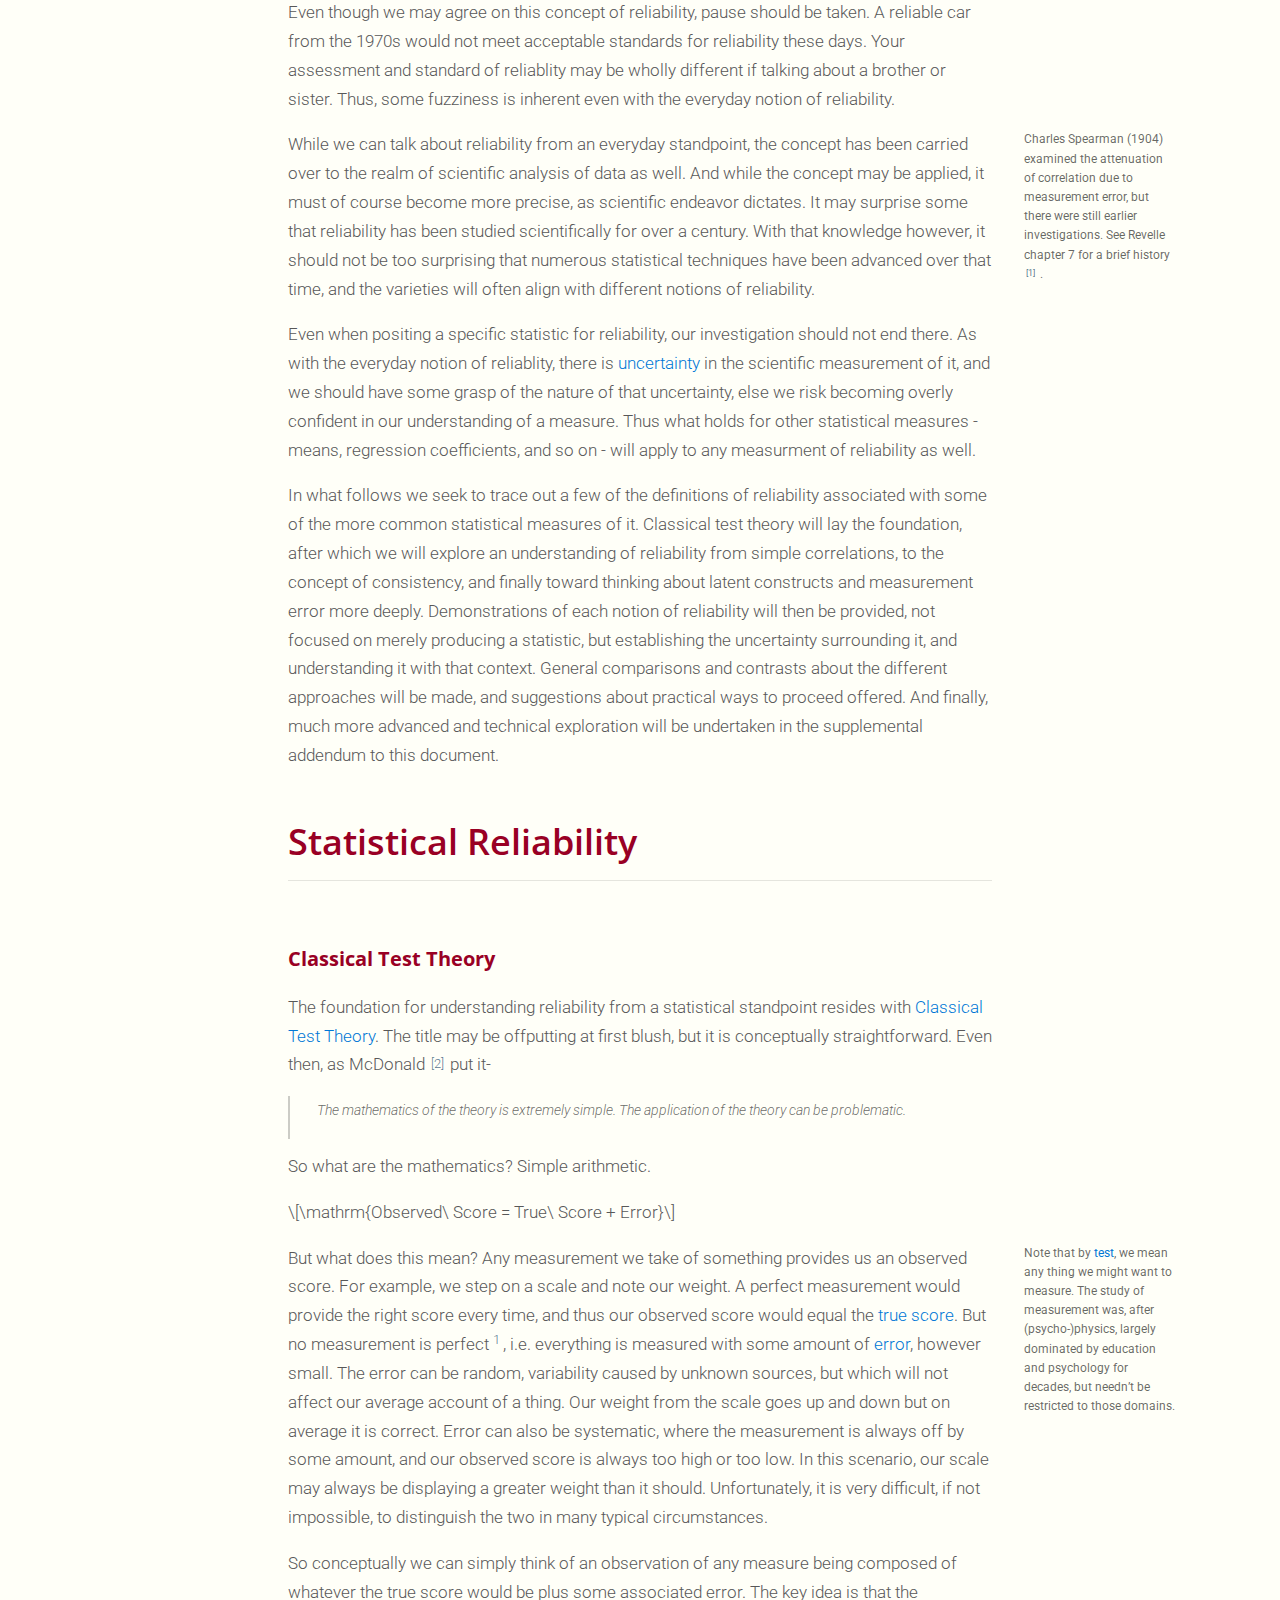
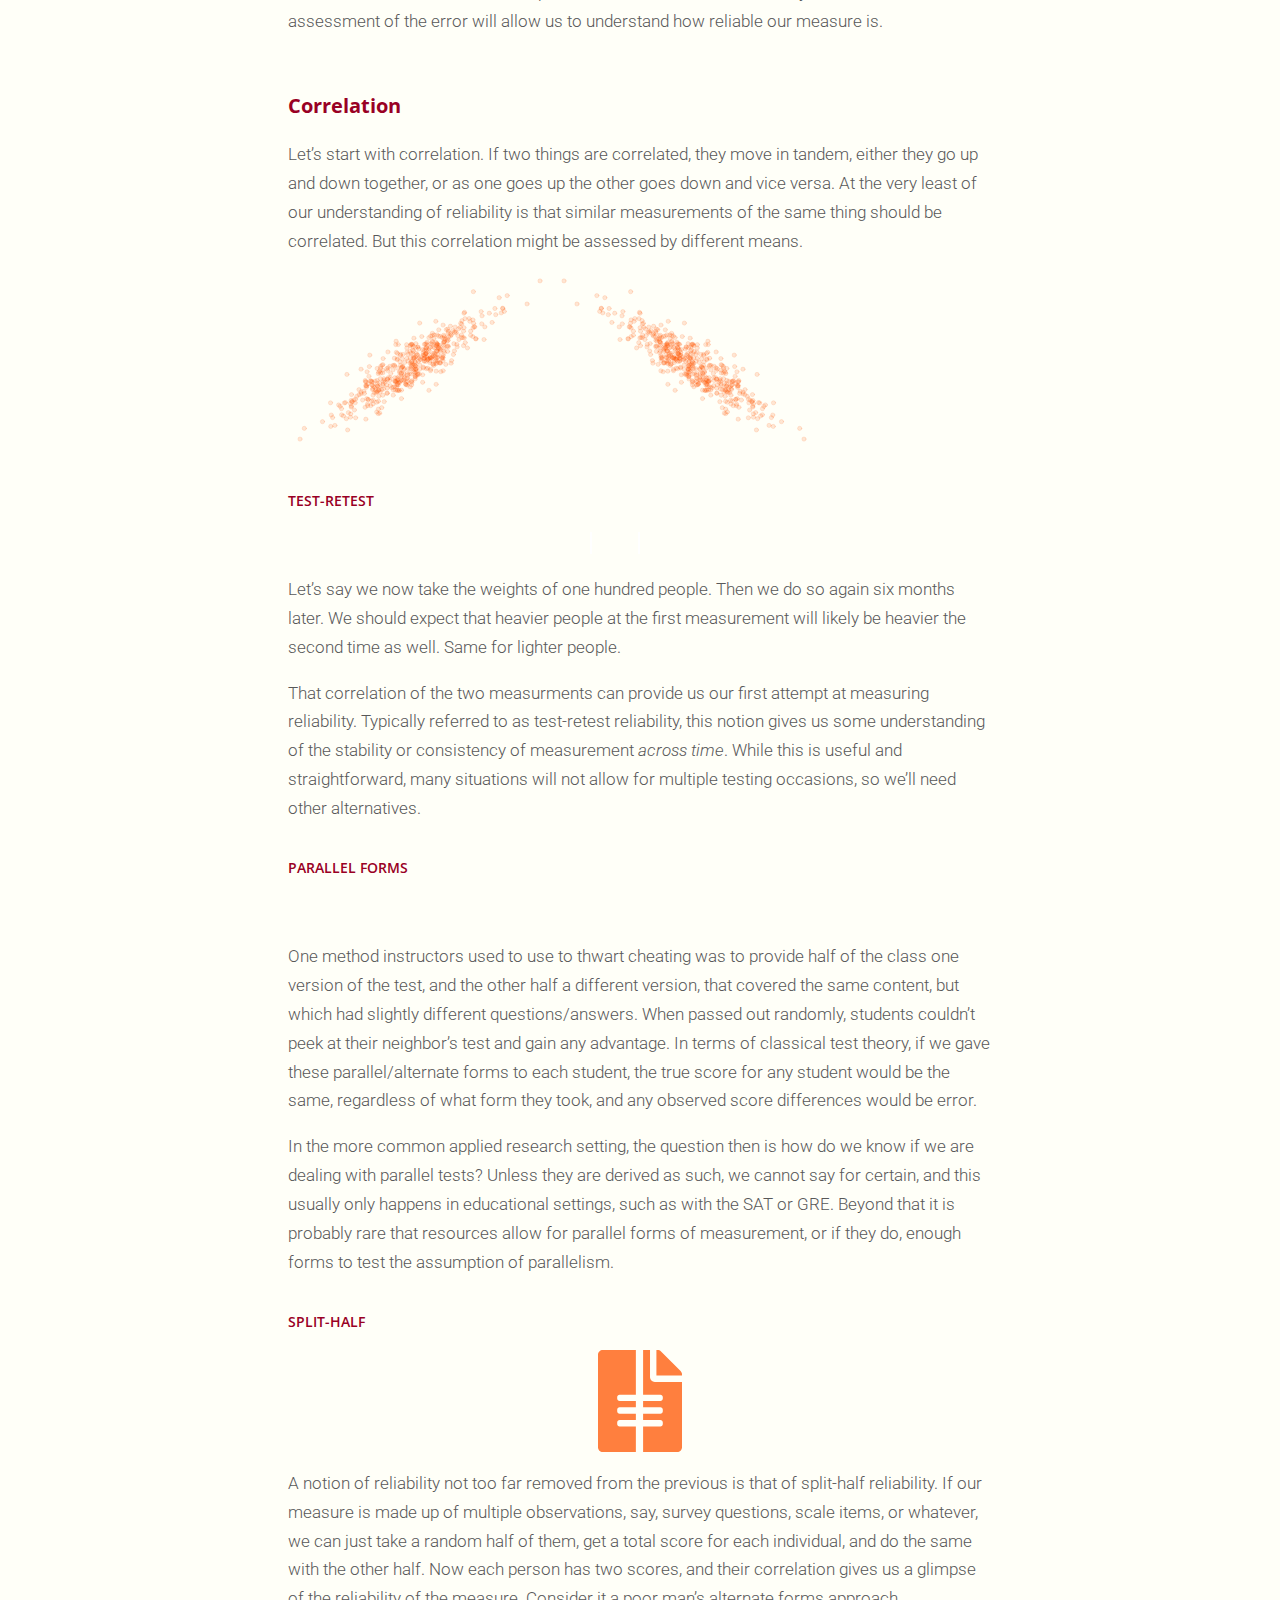
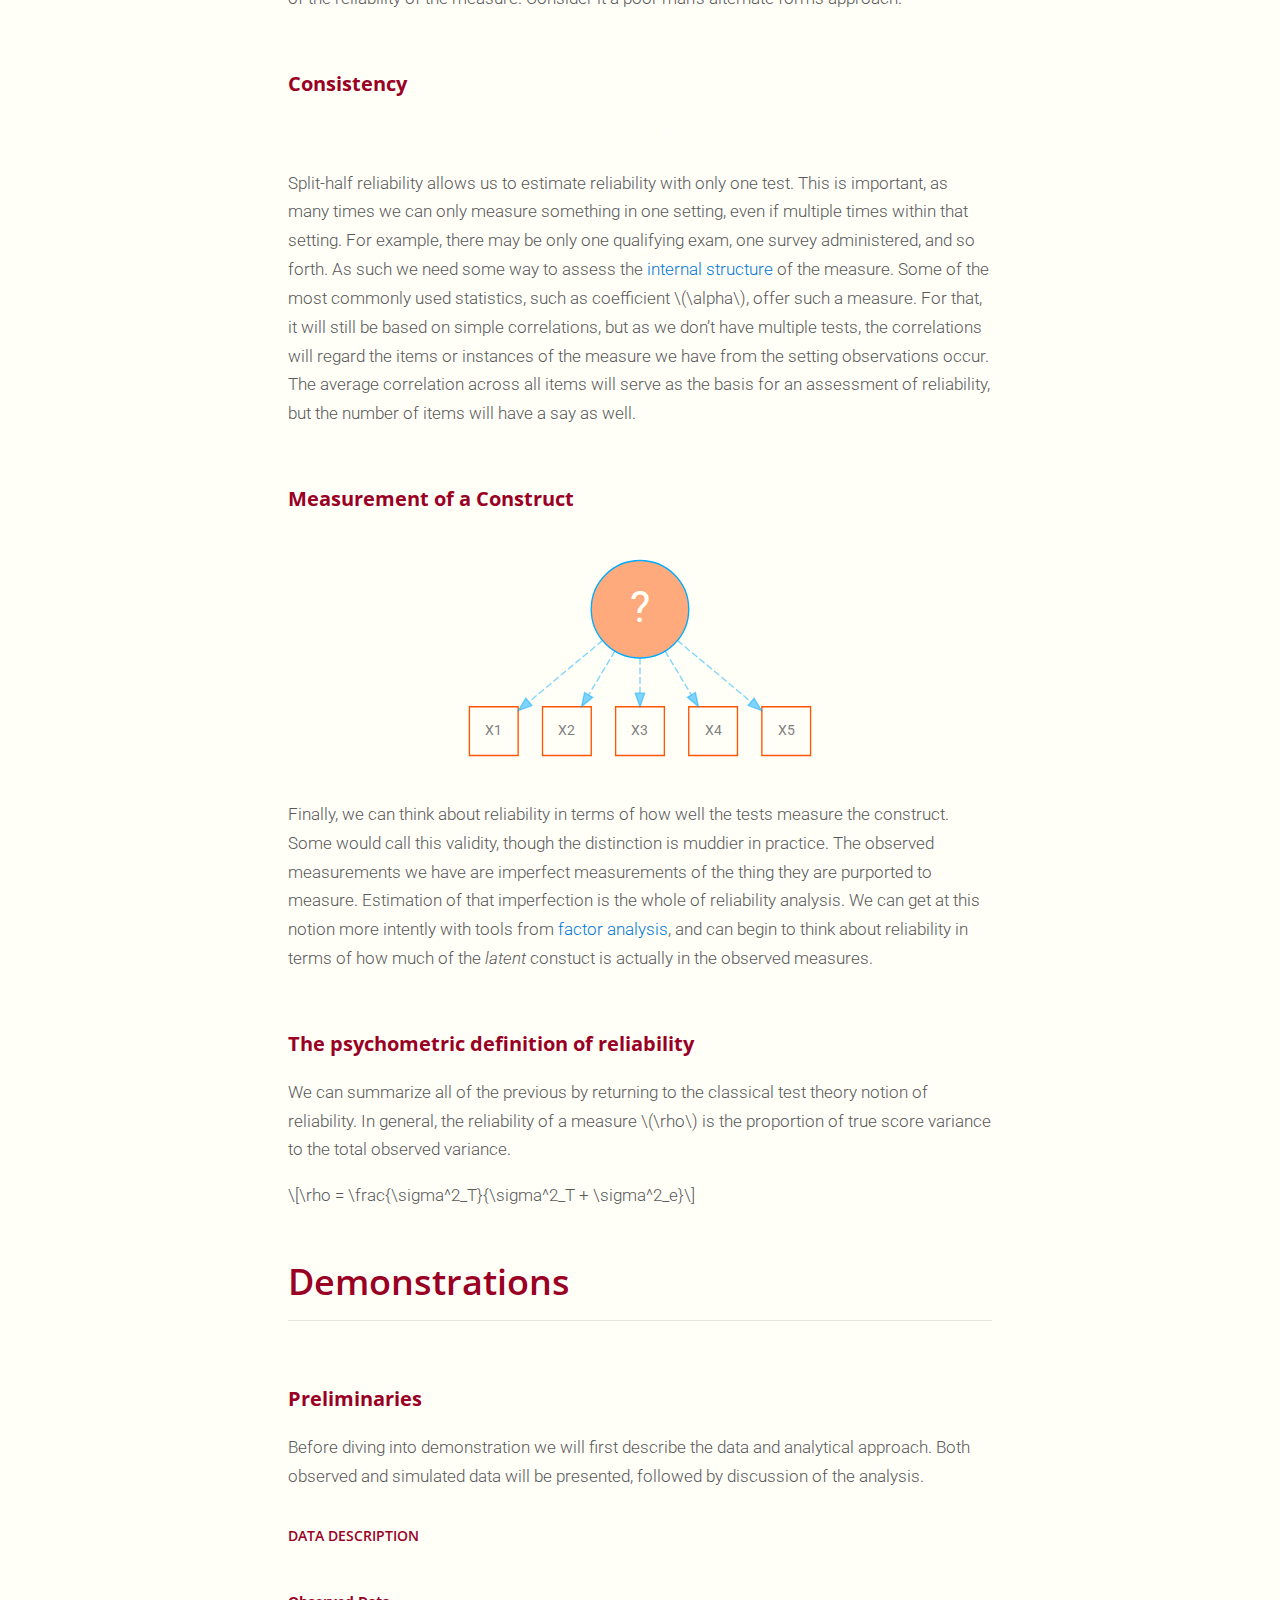
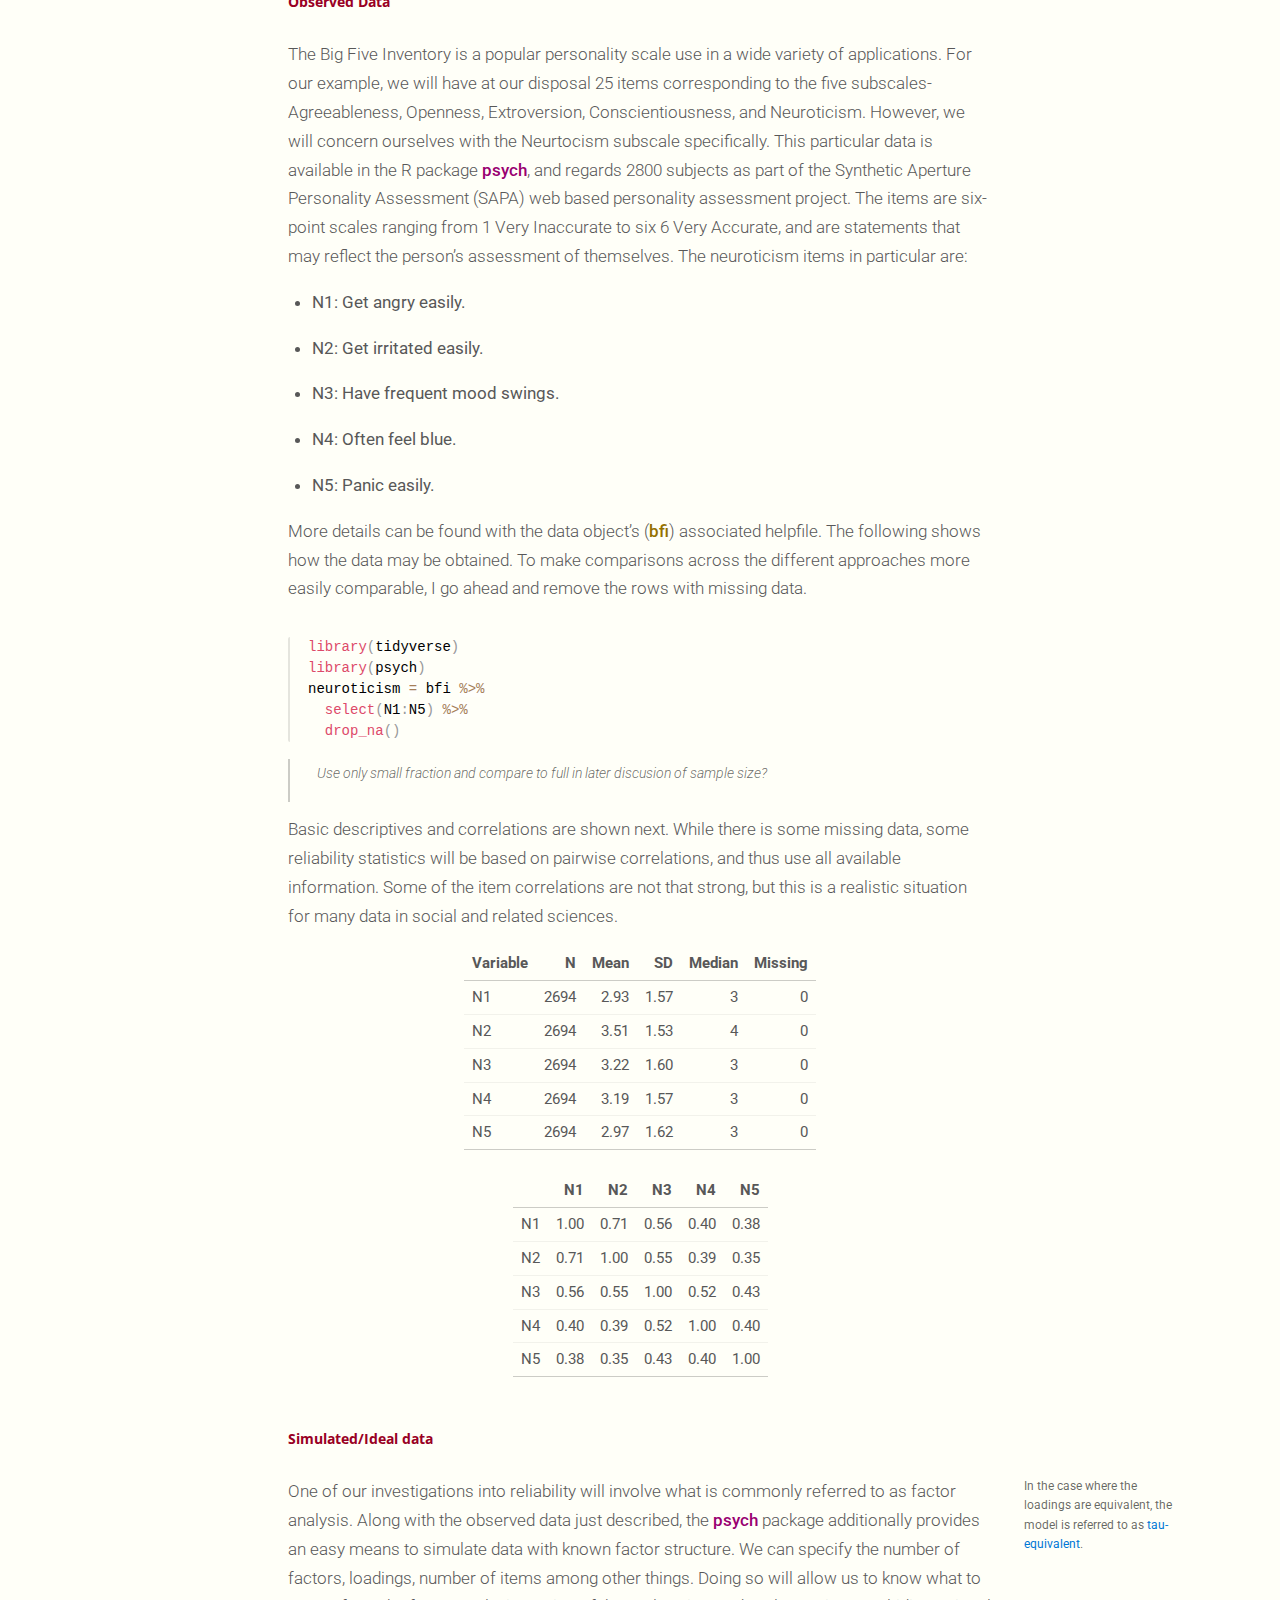
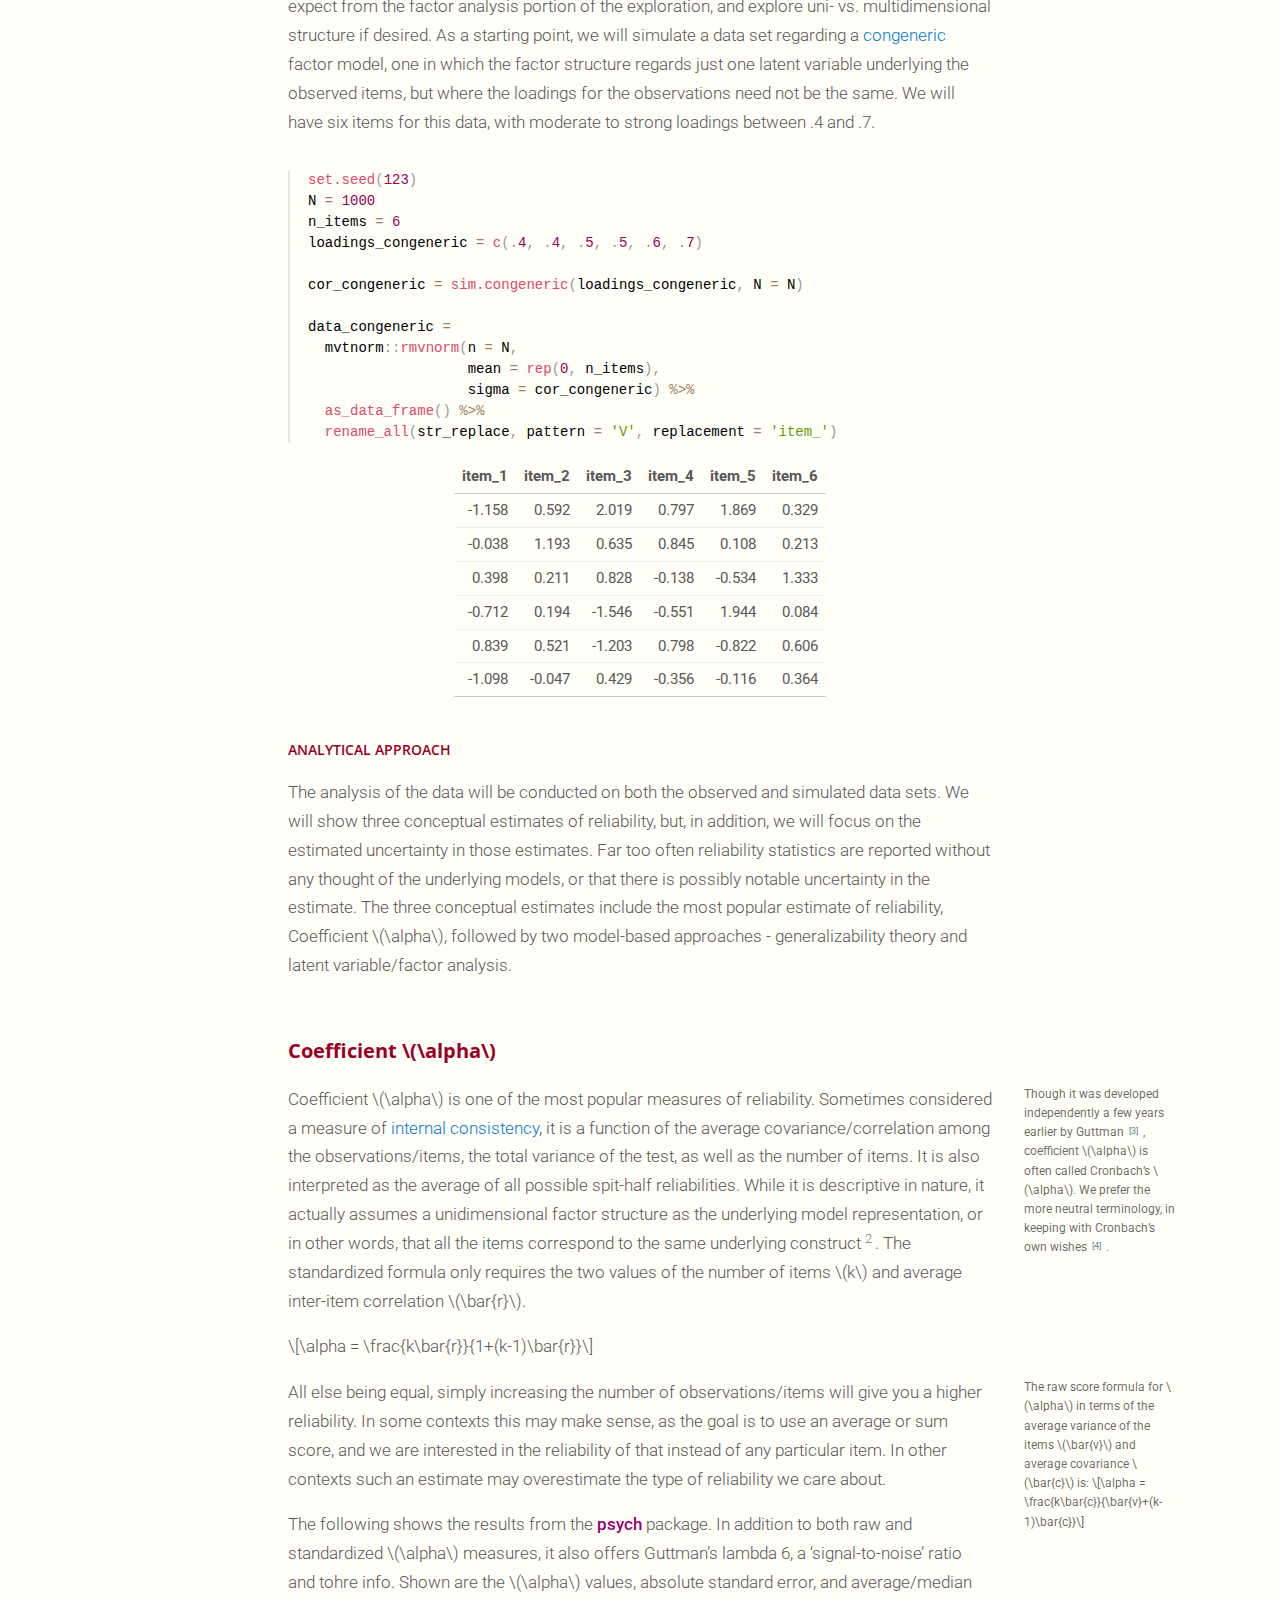
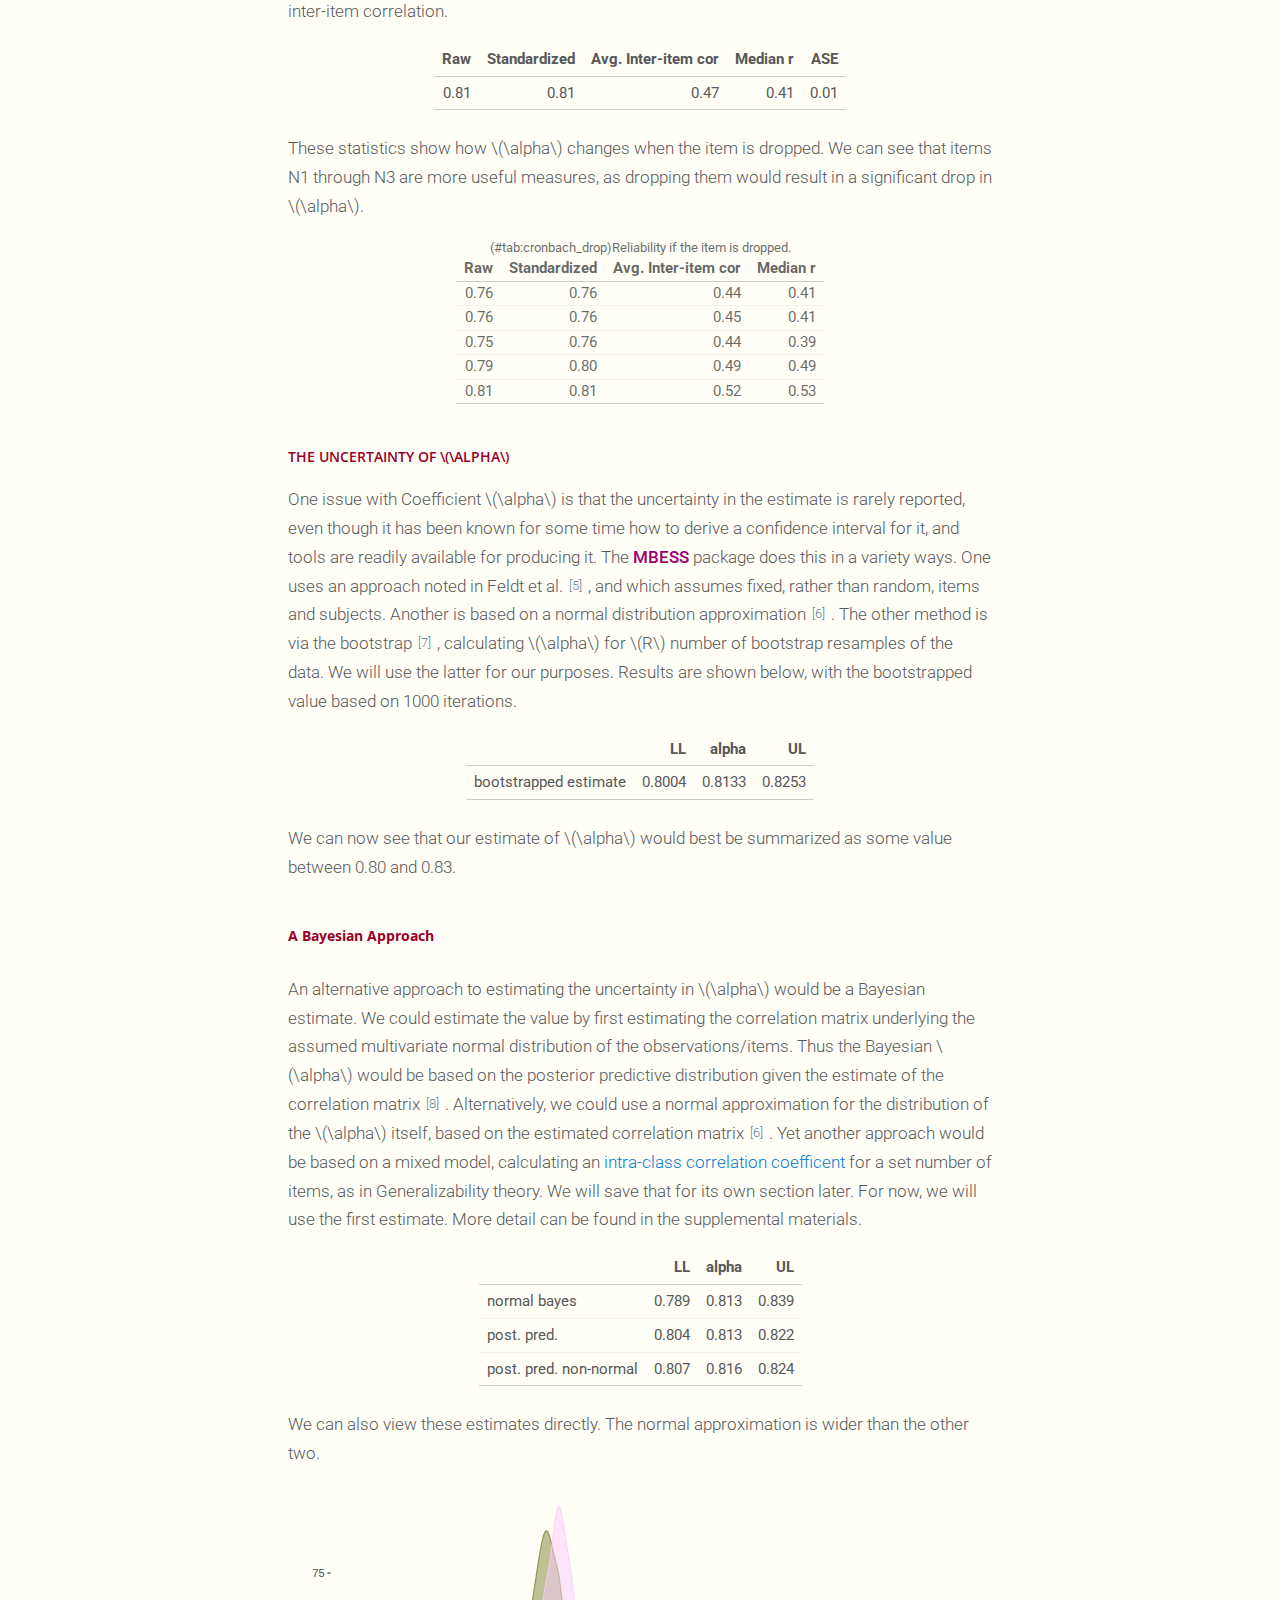
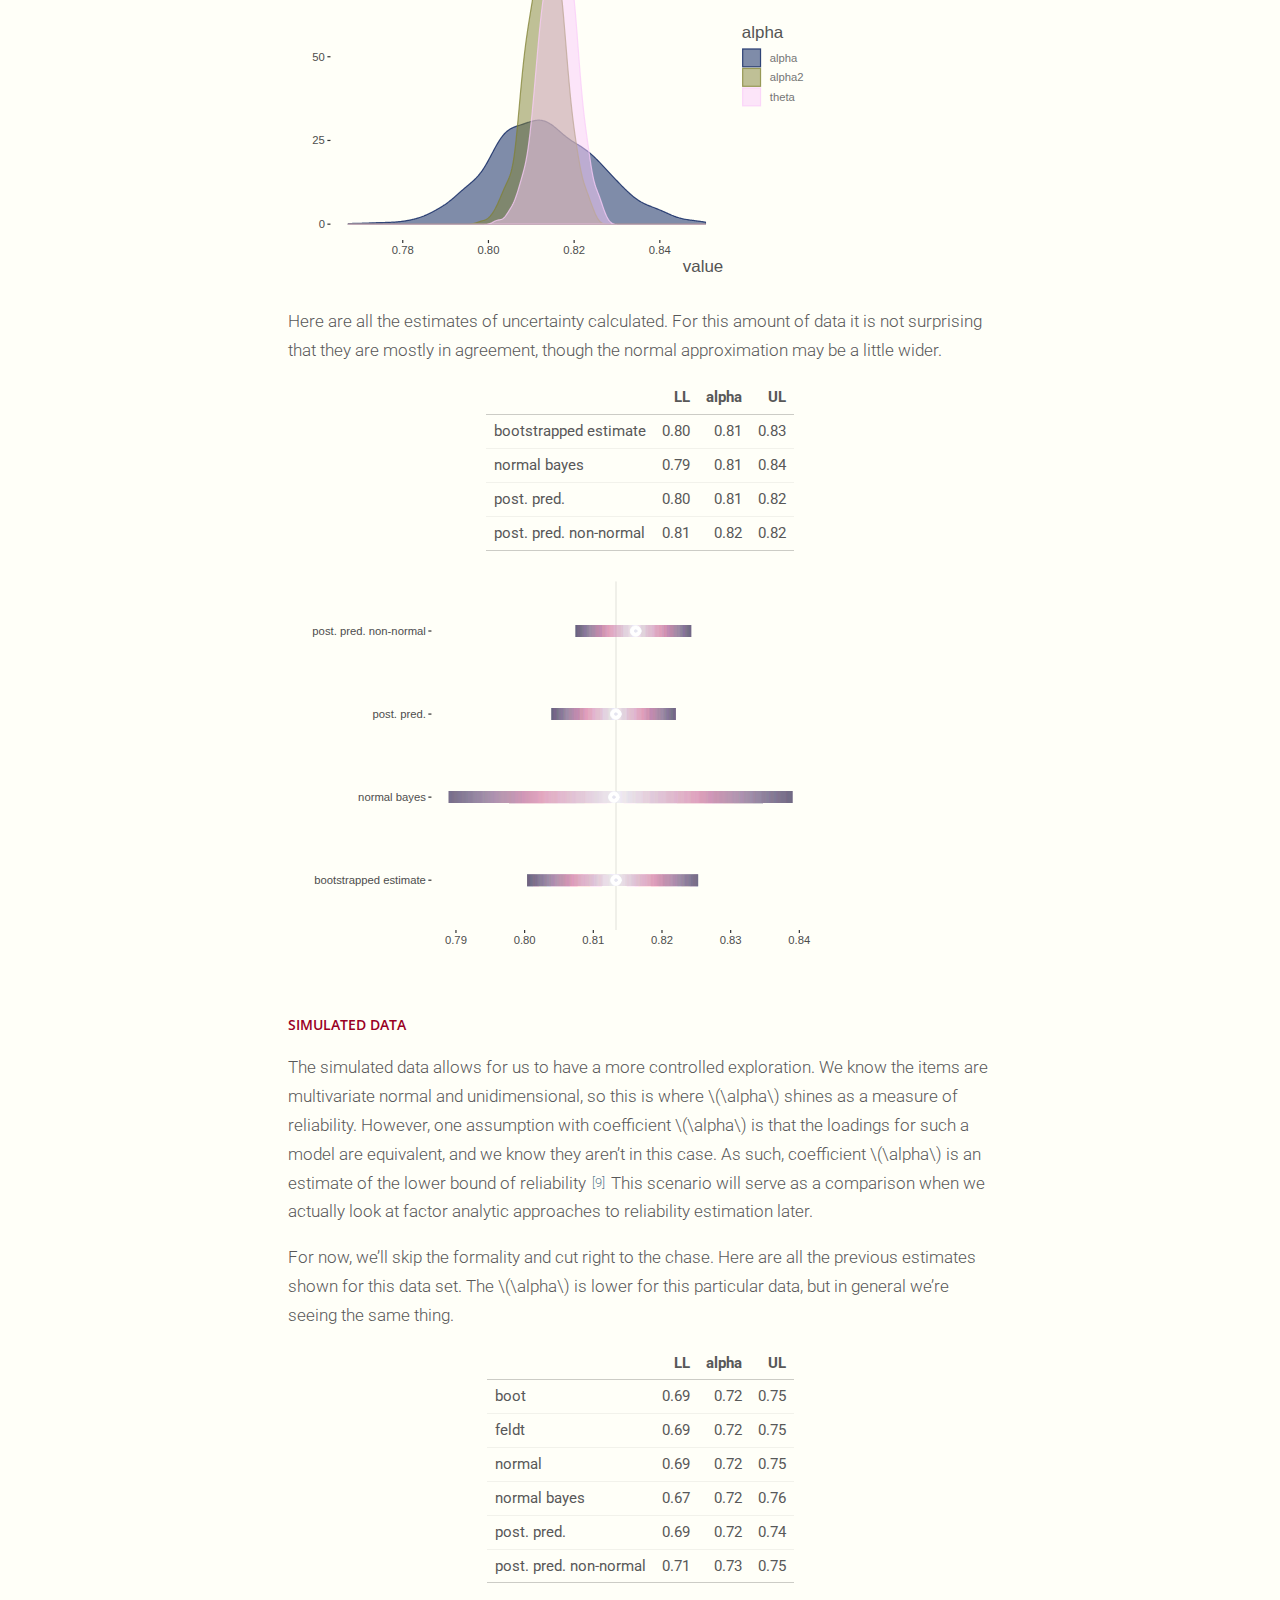
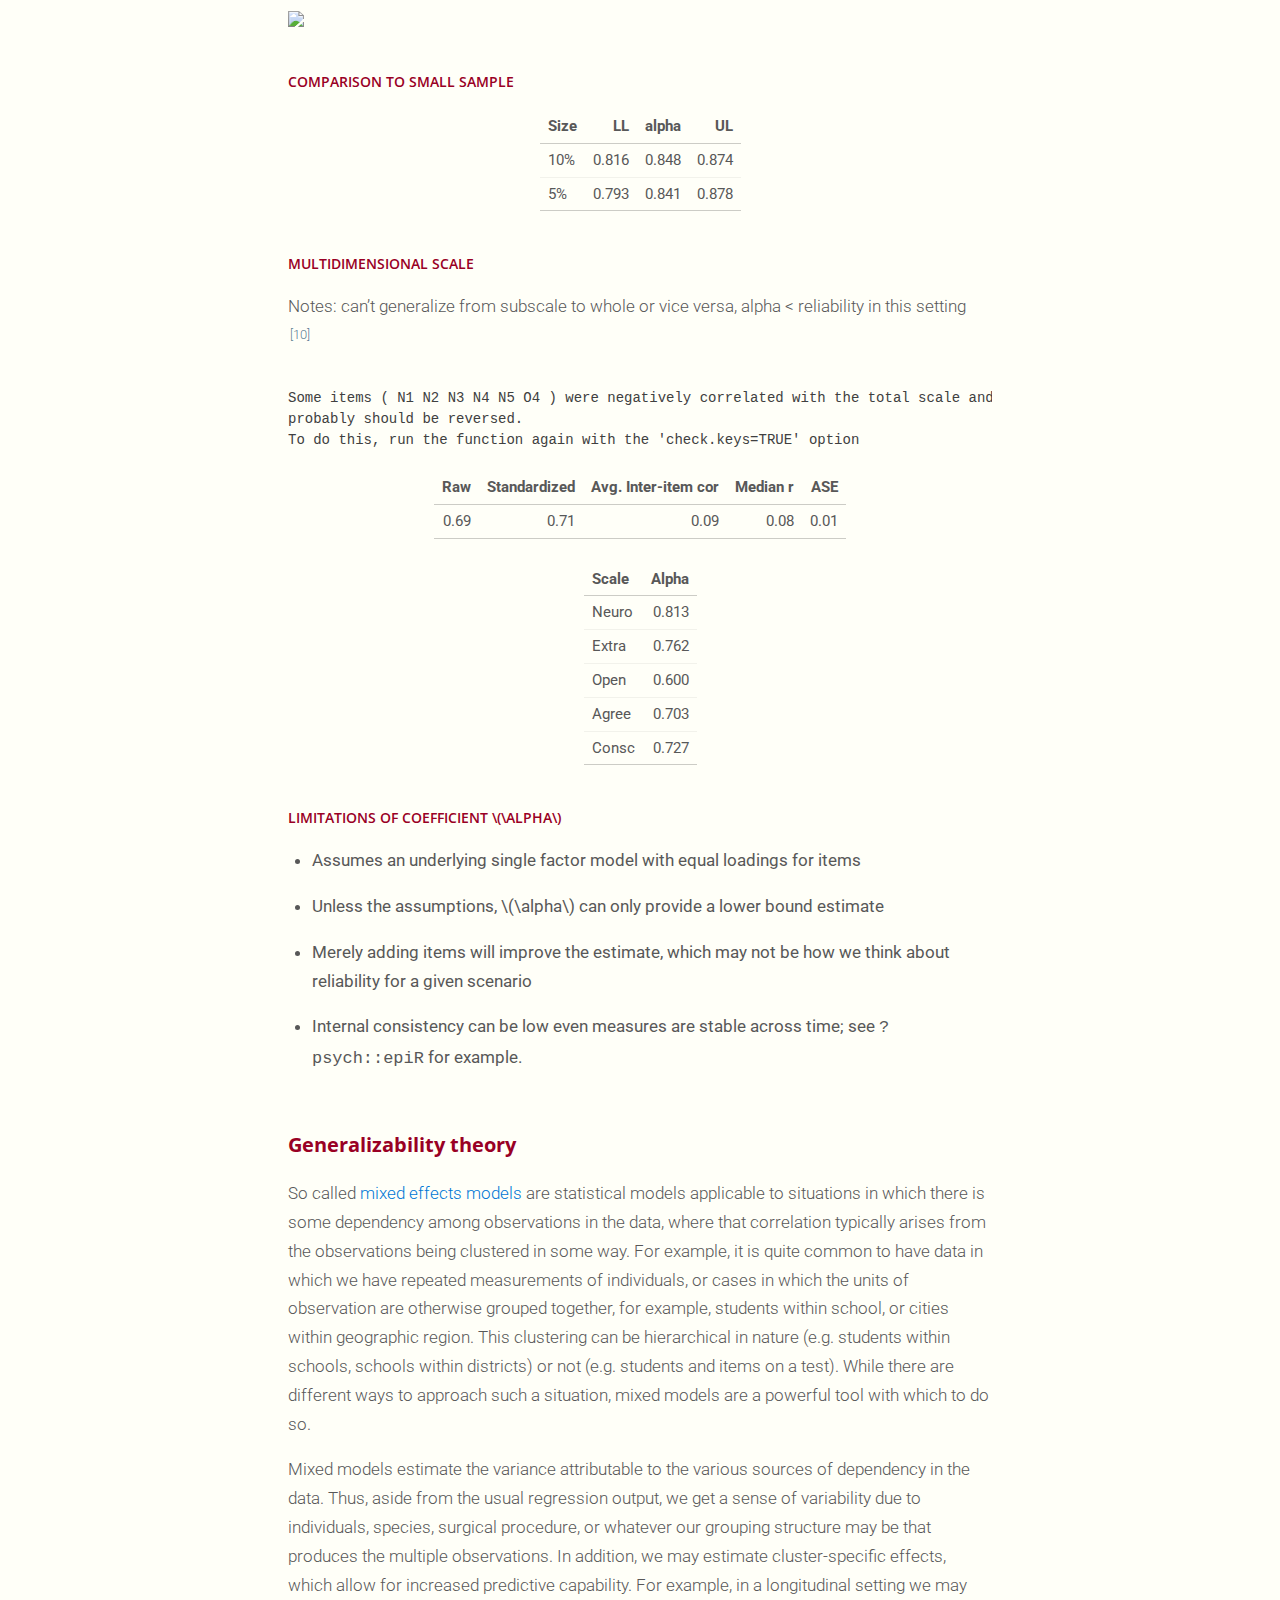
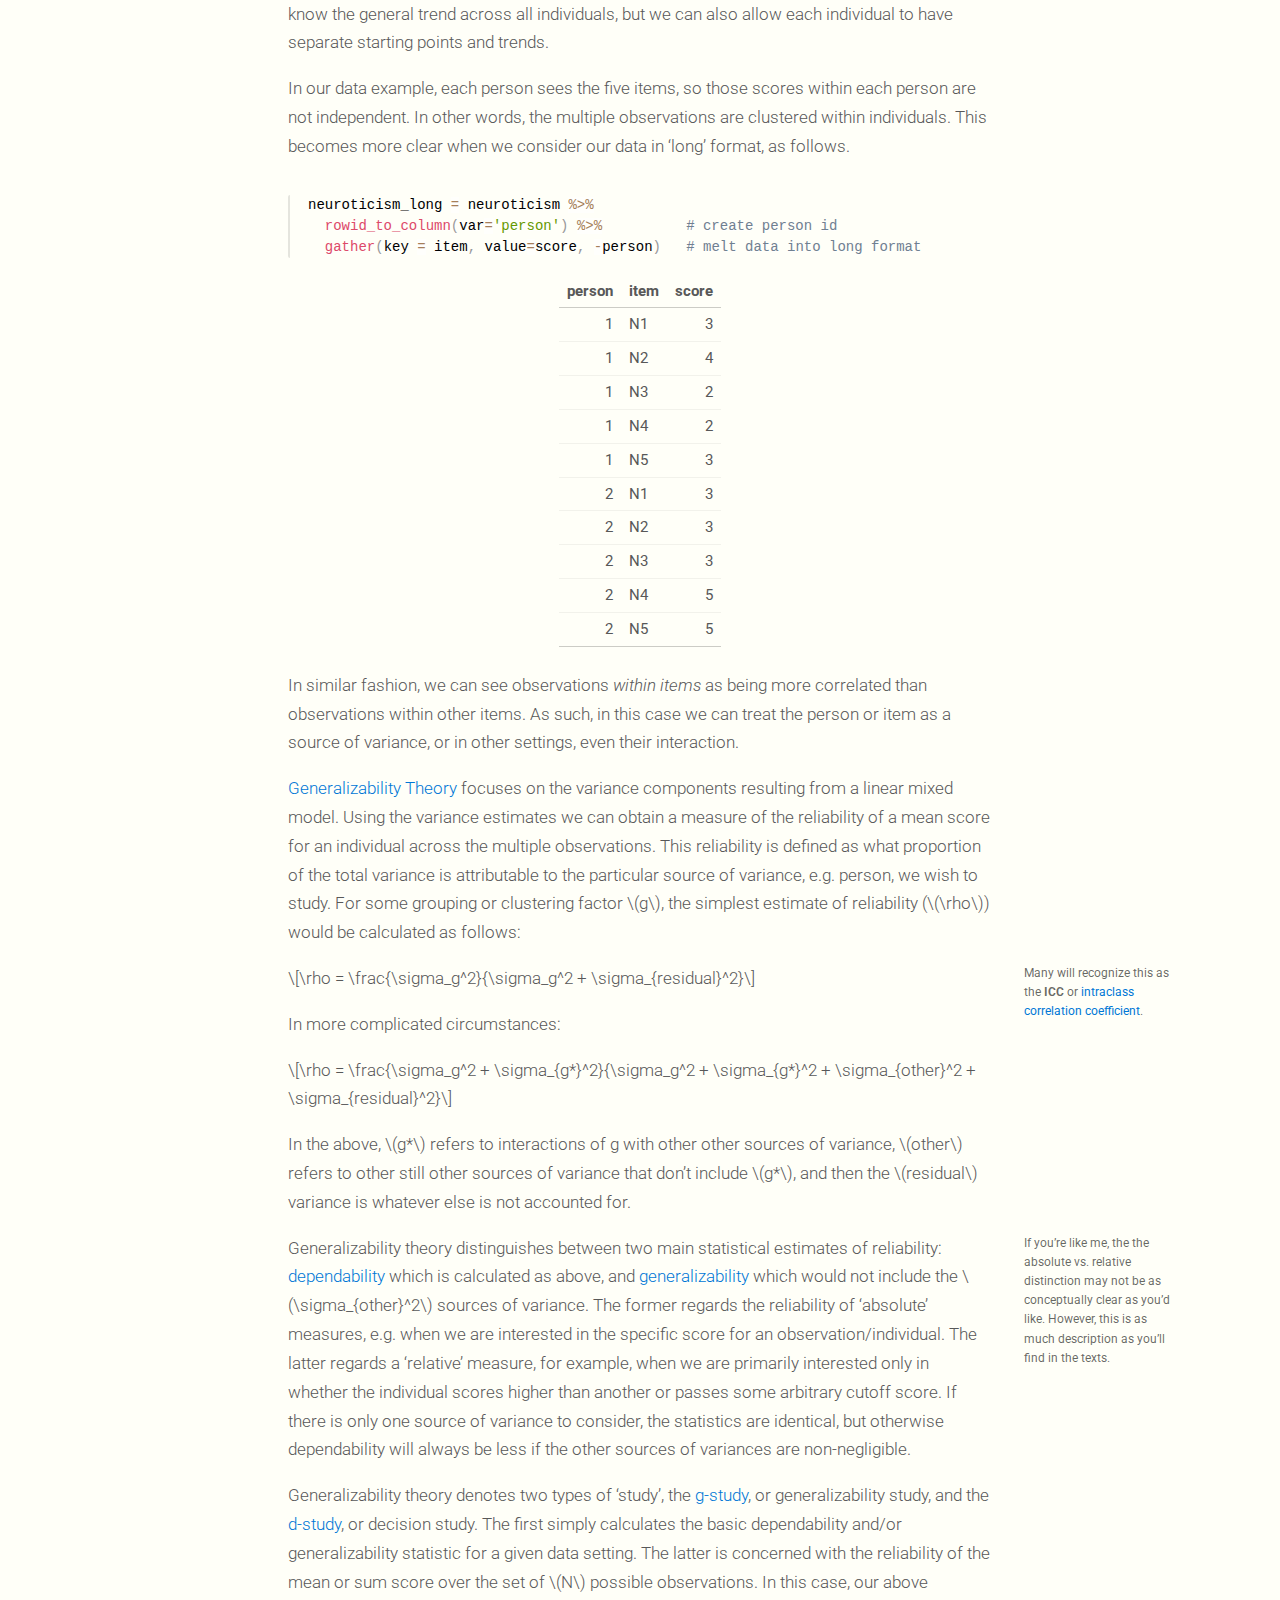
==== commit ed3e1825: "add vc uncertainty" ====
--- a/docs/index.html
+++ b/docs/index.html
@@ -25,8 +25,8 @@
   
   
   <!--  https://schema.org/Article -->
-  <meta property="article:published" itemprop="datePublished" content="2019-06-02"/>
-  <meta property="article:created" itemprop="dateCreated" content="2019-06-02"/>
+  <meta property="article:published" itemprop="datePublished" content="2019-06-11"/>
+  <meta property="article:created" itemprop="dateCreated" content="2019-06-11"/>
   <meta name="article:author" content="Michael Clark"/>
   <meta name="article:author" content="Xilin Chen"/>
   <meta name="article:author" content="Seth Berry"/>
@@ -49,8 +49,8 @@
   <!--  https://scholar.google.com/intl/en/scholar/inclusion.html#indexing -->
   <meta name="citation_title" content="reliability: The Uncertainty of Reliability"/>
   <meta name="citation_fulltext_html_url" content="https://m-clark.github.io/reliability"/>
-  <meta name="citation_online_date" content="2019/06/02"/>
-  <meta name="citation_publication_date" content="2019/06/02"/>
+  <meta name="citation_online_date" content="2019/06/11"/>
+  <meta name="citation_publication_date" content="2019/06/11"/>
   <meta name="citation_author" content="Michael Clark"/>
   <meta name="citation_author_institution" content="University of Michigan, CSCAR"/>
   <meta name="citation_author" content="Xilin Chen"/>
@@ -68,7 +68,7 @@
   <!--radix_placeholder_rmarkdown_metadata-->
   
   <script type="text/json" id="radix-rmarkdown-metadata">
-  {"type":"list","attributes":{"names":{"type":"character","attributes":{},"value":["title","description","author","date","bibliography","output","repository_url","citation_url"]}},"value":[{"type":"character","attributes":{},"value":["The Uncertainty of Reliability"]},{"type":"character","attributes":{},"value":["Notions of consistency\n"]},{"type":"list","attributes":{},"value":[{"type":"list","attributes":{"names":{"type":"character","attributes":{},"value":["name","url","affiliation","affiliation_url"]}},"value":[{"type":"character","attributes":{},"value":["Michael Clark"]},{"type":"character","attributes":{},"value":["https://m-clark.github.io"]},{"type":"character","attributes":{},"value":["University of Michigan, CSCAR"]},{"type":"character","attributes":{},"value":["https://cscar.research.umich.edu/"]}]},{"type":"list","attributes":{"names":{"type":"character","attributes":{},"value":["name","url","affiliation","affiliation_url"]}},"value":[{"type":"character","attributes":{},"value":["Xilin Chen"]},{"type":"character","attributes":{},"value":["https://www.procedurallearning.org/"]},{"type":"character","attributes":{},"value":["University of Michigan, C-STAR"]},{"type":"character","attributes":{},"value":["https://www.procedurallearning.org/"]}]},{"type":"list","attributes":{"names":{"type":"character","attributes":{},"value":["name","url","affiliation","affiliation_url"]}},"value":[{"type":"character","attributes":{},"value":["Seth Berry"]},{"type":"character","attributes":{},"value":["https://mendoza.nd.edu/research-and-faculty/directory/seth-berry/"]},{"type":"character","attributes":{},"value":["University of Notre Dame, Mendoza"]},{"type":"character","attributes":{},"value":["https://mendoza.nd.edu/"]}]},{"type":"list","attributes":{"names":{"type":"character","attributes":{},"value":["name","url","affiliation","affiliation_url"]}},"value":[{"type":"character","attributes":{},"value":["Josh Errickson"]},{"type":"character","attributes":{},"value":["https://errickson.net/"]},{"type":"character","attributes":{},"value":["University of Michigan, CSCAR"]},{"type":"character","attributes":{},"value":["https://cscar.research.umich.edu/"]}]},{"type":"list","attributes":{"names":{"type":"character","attributes":{},"value":["name","url","affiliation","affiliation_url"]}},"value":[{"type":"character","attributes":{},"value":["Richard Herrington"]},{"type":"character","attributes":{},"value":["https://errickson.net/"]},{"type":"character","attributes":{},"value":["University of North Texas, DSA"]},{"type":"character","attributes":{},"value":["https://it.unt.edu/research/"]}]},{"type":"list","attributes":{"names":{"type":"character","attributes":{},"value":["name","url","affiliation","affiliation_url"]}},"value":[{"type":"character","attributes":{},"value":["Brian C. George"]},{"type":"character","attributes":{},"value":["https://www.procedurallearning.org/"]},{"type":"character","attributes":{},"value":["University of Michigan, PLSC"]},{"type":"character","attributes":{},"value":["https://www.procedurallearning.org/"]}]}]},{"type":"character","attributes":{},"value":["2019-06-02"]},{"type":"character","attributes":{},"value":["measurement.bib"]},{"type":"list","attributes":{"names":{"type":"character","attributes":{},"value":["distill::distill_article"]}},"value":[{"type":"list","attributes":{"names":{"type":"character","attributes":{},"value":["css","toc"]}},"value":[{"type":"character","attributes":{},"value":["radix.css"]},{"type":"logical","attributes":{},"value":[true]}]}]},{"type":"character","attributes":{},"value":["https://github.com/m-clark/reliability"]},{"type":"character","attributes":{},"value":["https://m-clark.github.io/reliability"]}]}
+  {"type":"list","attributes":{"names":{"type":"character","attributes":{},"value":["title","description","author","date","bibliography","output","repository_url","citation_url"]}},"value":[{"type":"character","attributes":{},"value":["The Uncertainty of Reliability"]},{"type":"character","attributes":{},"value":["Notions of consistency\n"]},{"type":"list","attributes":{},"value":[{"type":"list","attributes":{"names":{"type":"character","attributes":{},"value":["name","url","affiliation","affiliation_url"]}},"value":[{"type":"character","attributes":{},"value":["Michael Clark"]},{"type":"character","attributes":{},"value":["https://m-clark.github.io"]},{"type":"character","attributes":{},"value":["University of Michigan, CSCAR"]},{"type":"character","attributes":{},"value":["https://cscar.research.umich.edu/"]}]},{"type":"list","attributes":{"names":{"type":"character","attributes":{},"value":["name","url","affiliation","affiliation_url"]}},"value":[{"type":"character","attributes":{},"value":["Xilin Chen"]},{"type":"character","attributes":{},"value":["https://www.procedurallearning.org/"]},{"type":"character","attributes":{},"value":["University of Michigan, C-STAR"]},{"type":"character","attributes":{},"value":["https://www.procedurallearning.org/"]}]},{"type":"list","attributes":{"names":{"type":"character","attributes":{},"value":["name","url","affiliation","affiliation_url"]}},"value":[{"type":"character","attributes":{},"value":["Seth Berry"]},{"type":"character","attributes":{},"value":["https://mendoza.nd.edu/research-and-faculty/directory/seth-berry/"]},{"type":"character","attributes":{},"value":["University of Notre Dame, Mendoza"]},{"type":"character","attributes":{},"value":["https://mendoza.nd.edu/"]}]},{"type":"list","attributes":{"names":{"type":"character","attributes":{},"value":["name","url","affiliation","affiliation_url"]}},"value":[{"type":"character","attributes":{},"value":["Josh Errickson"]},{"type":"character","attributes":{},"value":["https://errickson.net/"]},{"type":"character","attributes":{},"value":["University of Michigan, CSCAR"]},{"type":"character","attributes":{},"value":["https://cscar.research.umich.edu/"]}]},{"type":"list","attributes":{"names":{"type":"character","attributes":{},"value":["name","url","affiliation","affiliation_url"]}},"value":[{"type":"character","attributes":{},"value":["Richard Herrington"]},{"type":"character","attributes":{},"value":["https://errickson.net/"]},{"type":"character","attributes":{},"value":["University of North Texas, DSA"]},{"type":"character","attributes":{},"value":["https://it.unt.edu/research/"]}]},{"type":"list","attributes":{"names":{"type":"character","attributes":{},"value":["name","url","affiliation","affiliation_url"]}},"value":[{"type":"character","attributes":{},"value":["Brian C. George"]},{"type":"character","attributes":{},"value":["https://www.procedurallearning.org/"]},{"type":"character","attributes":{},"value":["University of Michigan, PLSC"]},{"type":"character","attributes":{},"value":["https://www.procedurallearning.org/"]}]}]},{"type":"character","attributes":{},"value":["2019-06-11"]},{"type":"character","attributes":{},"value":["measurement.bib"]},{"type":"list","attributes":{"names":{"type":"character","attributes":{},"value":["distill::distill_article"]}},"value":[{"type":"list","attributes":{"names":{"type":"character","attributes":{},"value":["css","toc"]}},"value":[{"type":"character","attributes":{},"value":["radix.css"]},{"type":"logical","attributes":{},"value":[true]}]}]},{"type":"character","attributes":{},"value":["https://github.com/m-clark/reliability"]},{"type":"character","attributes":{},"value":["https://m-clark.github.io/reliability"]}]}
   </script>
   <!--/radix_placeholder_rmarkdown_metadata-->
   <!--radix_placeholder_navigation_in_header-->
@@ -968,7 +968,7 @@
 <!--radix_placeholder_front_matter-->
 
 <script id="distill-front-matter" type="text/json">
-{"title":"The Uncertainty of Reliability","description":"Notions of consistency","authors":[{"author":"Michael Clark","authorURL":"https://m-clark.github.io","affiliation":"University of Michigan, CSCAR","affiliationURL":"https://cscar.research.umich.edu/"},{"author":"Xilin Chen","authorURL":"https://www.procedurallearning.org/","affiliation":"University of Michigan, C-STAR","affiliationURL":"https://www.procedurallearning.org/"},{"author":"Seth Berry","authorURL":"https://mendoza.nd.edu/research-and-faculty/directory/seth-berry/","affiliation":"University of Notre Dame, Mendoza","affiliationURL":"https://mendoza.nd.edu/"},{"author":"Josh Errickson","authorURL":"https://errickson.net/","affiliation":"University of Michigan, CSCAR","affiliationURL":"https://cscar.research.umich.edu/"},{"author":"Richard Herrington","authorURL":"https://errickson.net/","affiliation":"University of North Texas, DSA","affiliationURL":"https://it.unt.edu/research/"},{"author":"Brian C. George","authorURL":"https://www.procedurallearning.org/","affiliation":"University of Michigan, PLSC","affiliationURL":"https://www.procedurallearning.org/"}],"publishedDate":"2019-06-02T00:00:00.000-04:00","citationText":"Clark, et al., 2019"}
+{"title":"The Uncertainty of Reliability","description":"Notions of consistency","authors":[{"author":"Michael Clark","authorURL":"https://m-clark.github.io","affiliation":"University of Michigan, CSCAR","affiliationURL":"https://cscar.research.umich.edu/"},{"author":"Xilin Chen","authorURL":"https://www.procedurallearning.org/","affiliation":"University of Michigan, C-STAR","affiliationURL":"https://www.procedurallearning.org/"},{"author":"Seth Berry","authorURL":"https://mendoza.nd.edu/research-and-faculty/directory/seth-berry/","affiliation":"University of Notre Dame, Mendoza","affiliationURL":"https://mendoza.nd.edu/"},{"author":"Josh Errickson","authorURL":"https://errickson.net/","affiliation":"University of Michigan, CSCAR","affiliationURL":"https://cscar.research.umich.edu/"},{"author":"Richard Herrington","authorURL":"https://errickson.net/","affiliation":"University of North Texas, DSA","affiliationURL":"https://it.unt.edu/research/"},{"author":"Brian C. George","authorURL":"https://www.procedurallearning.org/","affiliation":"University of Michigan, PLSC","affiliationURL":"https://www.procedurallearning.org/"}],"publishedDate":"2019-06-11T00:00:00.000-05:00","citationText":"Clark, et al., 2019"}
 </script>
 
 <!--/radix_placeholder_front_matter-->
@@ -995,7 +995,7 @@
   
 ,   Brian C. George <a href="https://www.procedurallearning.org/" class="uri">https://www.procedurallearning.org/</a> (University of Michigan, PLSC)<a href="https://www.procedurallearning.org/" class="uri">https://www.procedurallearning.org/</a>
   
-<br/>2019-06-02
+<br/>2019-06-11
 </div>
 
 <div class="d-article">
@@ -1085,8 +1085,8 @@
 <h3 id="measurement-of-a-construct">Measurement of a Construct</h3>
 <div class="layout-chunk" data-layout="l-body">
 <div style="width:50%; margin:0 auto; font-family:Roboto; font-size:50%">
-<div id="htmlwidget-1d27119e83955a99f149" style="width:100%;height:250px;" class="grViz html-widget"></div>
-<script type="application/json" data-for="htmlwidget-1d27119e83955a99f149">{"x":{"diagram":"digraph Factor  {\n graph [rankdir=TB  bgcolor=transparent]\n node [fontname=\"Roboto\" fontsize=10 fontcolor=gray50 shape=box width=.5 color=\"#ff5500\"];\n edge [fontname=\"Roboto\" fontsize=10 fontcolor=gray50 color=\"#00aaff80\" style=\"dashed\"];\n X1  [label = \"X1\"];\n X2  [label = \"X2\"];\n X3  [label = \"X3\"];\n X4  [label = \"X4\"];\n X5  [label = \"X5\"];\n\n node [shape=circle width=1];\n   C [label = \"?\" style=filled color=\"#00aaff\", fillcolor=\"#ff550080\" fontcolor=\"#fffff8\" fontsize=32];\n   C -> X1  ;\n   C -> X2  ;\n   C -> X3  ;\n   C -> X4  ;\n   C -> X5  ;\n \n { rank=same; \n X1; X2; X3; X4; X5; }\n \n}","config":{"engine":"dot","options":null}},"evals":[],"jsHooks":[]}</script>
+<div id="htmlwidget-46779247911cff556cf6" style="width:100%;height:250px;" class="grViz html-widget"></div>
+<script type="application/json" data-for="htmlwidget-46779247911cff556cf6">{"x":{"diagram":"digraph Factor  {\n graph [rankdir=TB  bgcolor=transparent]\n node [fontname=\"Roboto\" fontsize=10 fontcolor=gray50 shape=box width=.5 color=\"#ff5500\"];\n edge [fontname=\"Roboto\" fontsize=10 fontcolor=gray50 color=\"#00aaff80\" style=\"dashed\"];\n X1  [label = \"X1\"];\n X2  [label = \"X2\"];\n X3  [label = \"X3\"];\n X4  [label = \"X4\"];\n X5  [label = \"X5\"];\n\n node [shape=circle width=1];\n   C [label = \"?\" style=filled color=\"#00aaff\", fillcolor=\"#ff550080\" fontcolor=\"#fffff8\" fontsize=32];\n   C -> X1  ;\n   C -> X2  ;\n   C -> X3  ;\n   C -> X4  ;\n   C -> X5  ;\n \n { rank=same; \n X1; X2; X3; X4; X5; }\n \n}","config":{"engine":"dot","options":null}},"evals":[],"jsHooks":[]}</script>
 </div>
 </div>
 <p>Finally, we can think about reliability in terms of how well the tests measure the construct. Some would call this validity, though the distinction is muddier in practice. The observed measurements we have are imperfect measurements of the thing they are purported to measure. Estimation of that imperfection is the whole of reliability analysis. We can get at this notion more intently with tools from <span class="emph">factor analysis</span>, and can begin to think about reliability in terms of how much of the <em>latent</em> constuct is actually in the observed measures.</p>
@@ -2364,7 +2364,7 @@
 itemN4       0.25835    0.03146   8.213
 itemN5       0.04195    0.03146   1.333</code></pre>
 </div>
-<p>Let’s just focus on the variance components, which allow us to calculate the g-coefficient.</p>
+<p>Let’s just focus on the variance components, which allow us to calculate the g-coefficient. First we note the proportion of variance accounted for by the individuals.</p>
 <div class="layout-chunk" data-layout="l-body">
 <table class="table" style="width: auto !important; margin-left: auto; margin-right: auto;">
 <thead>
@@ -2418,11 +2418,60 @@
 <div class="layout-chunk" data-layout="l-body">
 
 </div>
+<p>This proportion is 0.47. In other contexts this is called the <span class="emph">intraclass correlation</span> coefficient, which tells us also how correlated observations are within clusters. Some also call this <span class="emph">repeatability</span>.</p>
+<p>However, while this does give us a sense of the reliability of the measure, it is only that of a single observation/item. If we want the generalizability coefficient, we need to divide the residual variance by the number of observations seen by each person. While we normally have missing data, to keep things simple we’ll just assume the complete data case. This would give us 1.161 / (1.161 + 1.333 / 5), or 0.813.</p>
+<p>That is not a typo. In this context the generalizability value is identical to the coefficient <span class="math inline">\(\alpha\)</span>. As such, we have a new context within which to understand <span class="math inline">\(\alpha\)</span>, as the reliability of the average score over <span class="math inline">\(n\)</span> items. Likewise we can understand generalizability in the context of coefficient <span class="math inline">\(\alpha\)</span> and the underlying assumptions it has. However, generalizability theory provides additional means to estimate generalizability/dependability in more complicated settings.</p>
 <div class="layout-chunk" data-layout="l-body">
 
 </div>
 <h4 id="the-uncertainty-of-generalizability">The Uncertainty of Generalizability</h4>
-<p>The lme4 package provides a way to get an estimate of the uncertainty in the variance components, which should imply that any estimate using them would also have uncertainty. How will we calculate the uncertainty in the g-coefficient?</p>
+<p>The lme4 package provides a way to get an estimate of the uncertainty in the variance components,</p>
+<div class="layout-chunk" data-layout="l-body">
+<pre class="r"><code>
+model_gtheory_interval = confint(model_gtheory)</code></pre>
+</div>
+<div class="layout-chunk" data-layout="l-body">
+<table class="table" style="width: auto !important; margin-left: auto; margin-right: auto;">
+<thead>
+<tr>
+<th style="text-align:left;">
+Component
+</th>
+<th style="text-align:left;">
+2.5%
+</th>
+<th style="text-align:left;">
+97.5%
+</th>
+</tr>
+</thead>
+<tbody>
+<tr>
+<td style="text-align:left;">
+Person
+</td>
+<td style="text-align:left;">
+1.04
+</td>
+<td style="text-align:left;">
+1.11
+</td>
+</tr>
+<tr>
+<td style="text-align:left;">
+Residual
+</td>
+<td style="text-align:left;">
+1.14
+</td>
+<td style="text-align:left;">
+1.17
+</td>
+</tr>
+</tbody>
+</table>
+</div>
+<p>which should imply that any estimate using them would also have uncertainty. How will we calculate the uncertainty in the g-coefficient?</p>
 <h4 id="simulated-data-1">Simulated Data</h4>
 <h4 id="multidimensional-scale-1">Multidimensional Scale</h4>
 <h4 id="limitations-of-g-theory">Limitations of G-theory</h4>
@@ -2502,7 +2551,7 @@
 <p>If you see mistakes or want to suggest changes, please <a href="https://github.com/m-clark/reliability/issues/new">create an issue</a> on the source repository.</p>
 <h3 id="citation">Citation</h3>
 <p>For attribution, please cite this work as</p>
-<pre class="citation-appendix short">Clark, et al. (2019, June 2). reliability: The Uncertainty of Reliability. Retrieved from https://m-clark.github.io/reliability</pre>
+<pre class="citation-appendix short">Clark, et al. (2019, June 11). reliability: The Uncertainty of Reliability. Retrieved from https://m-clark.github.io/reliability</pre>
 <p>BibTeX citation</p>
 <pre class="citation-appendix long">@misc{clark2019the,
   author = {Clark, Michael and Chen, Xilin and Berry, Seth and Errickson, Josh and Herrington, Richard and George, Brian C.},
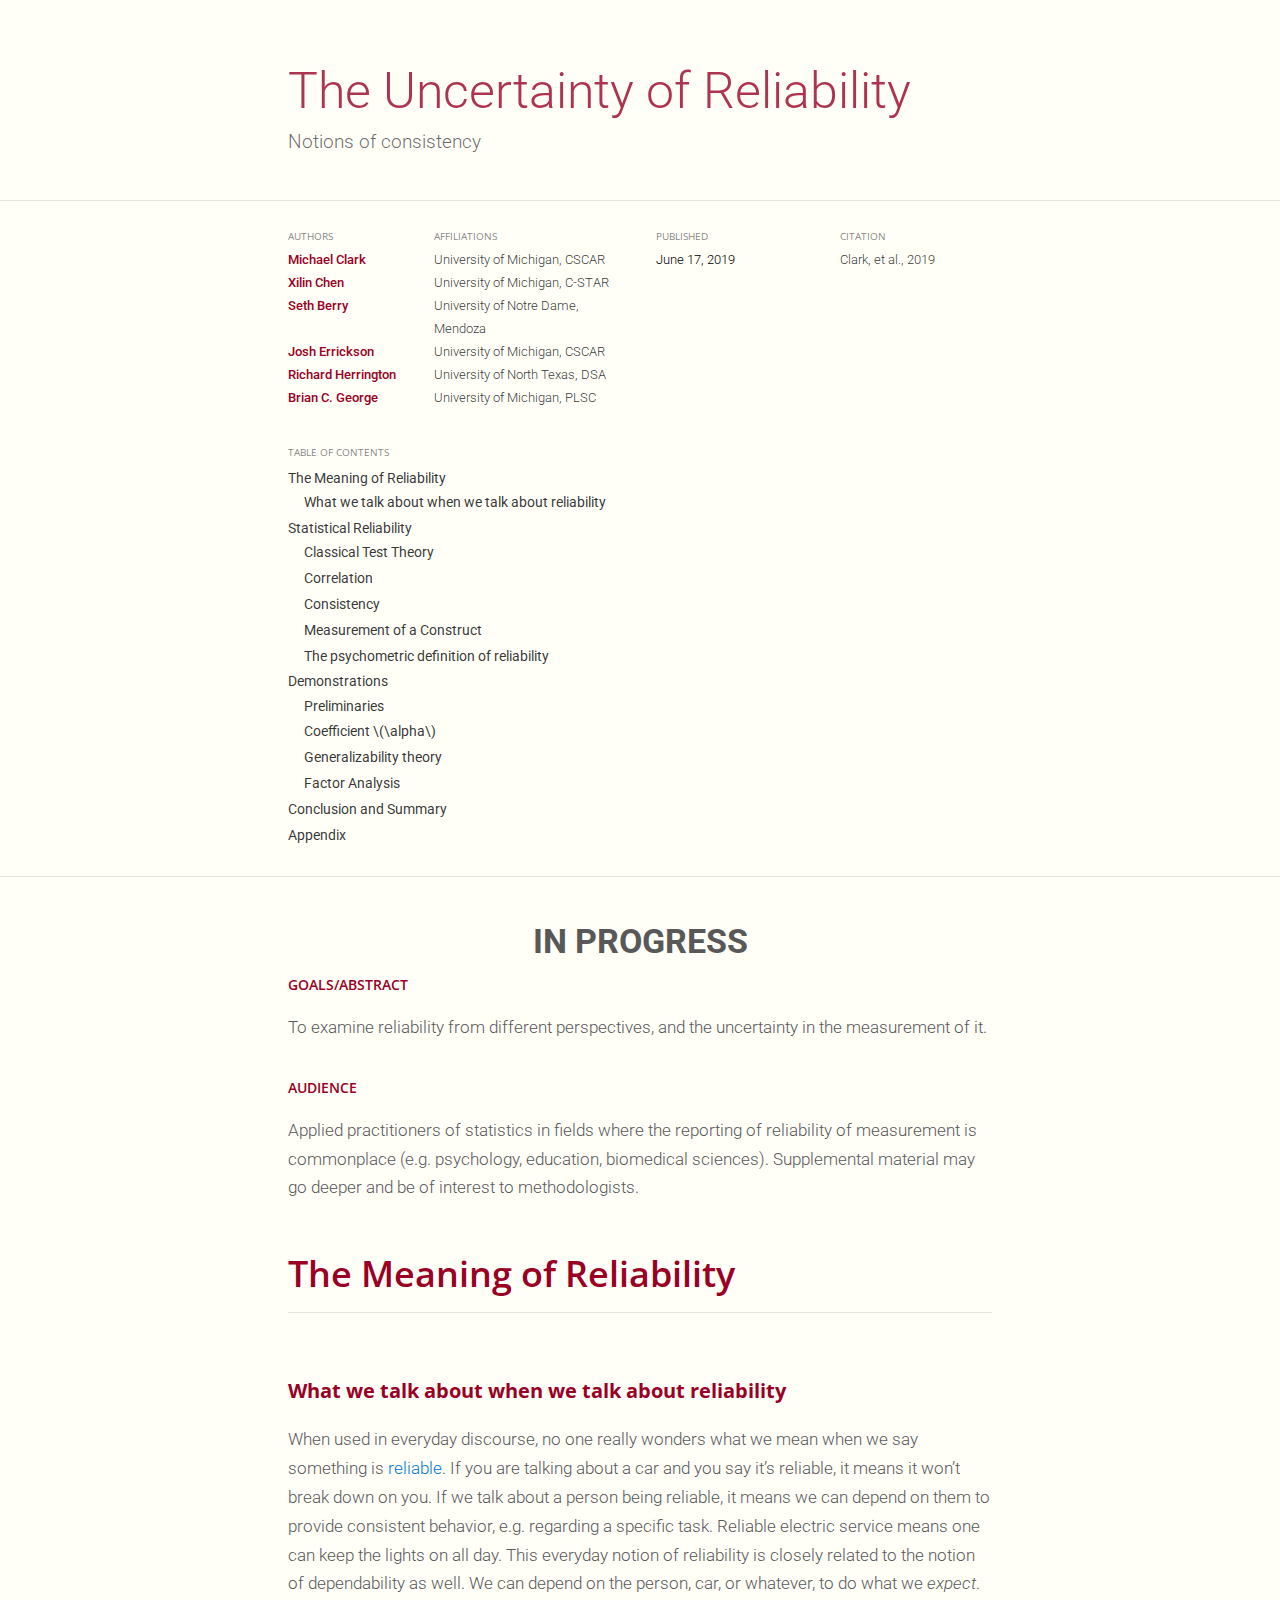
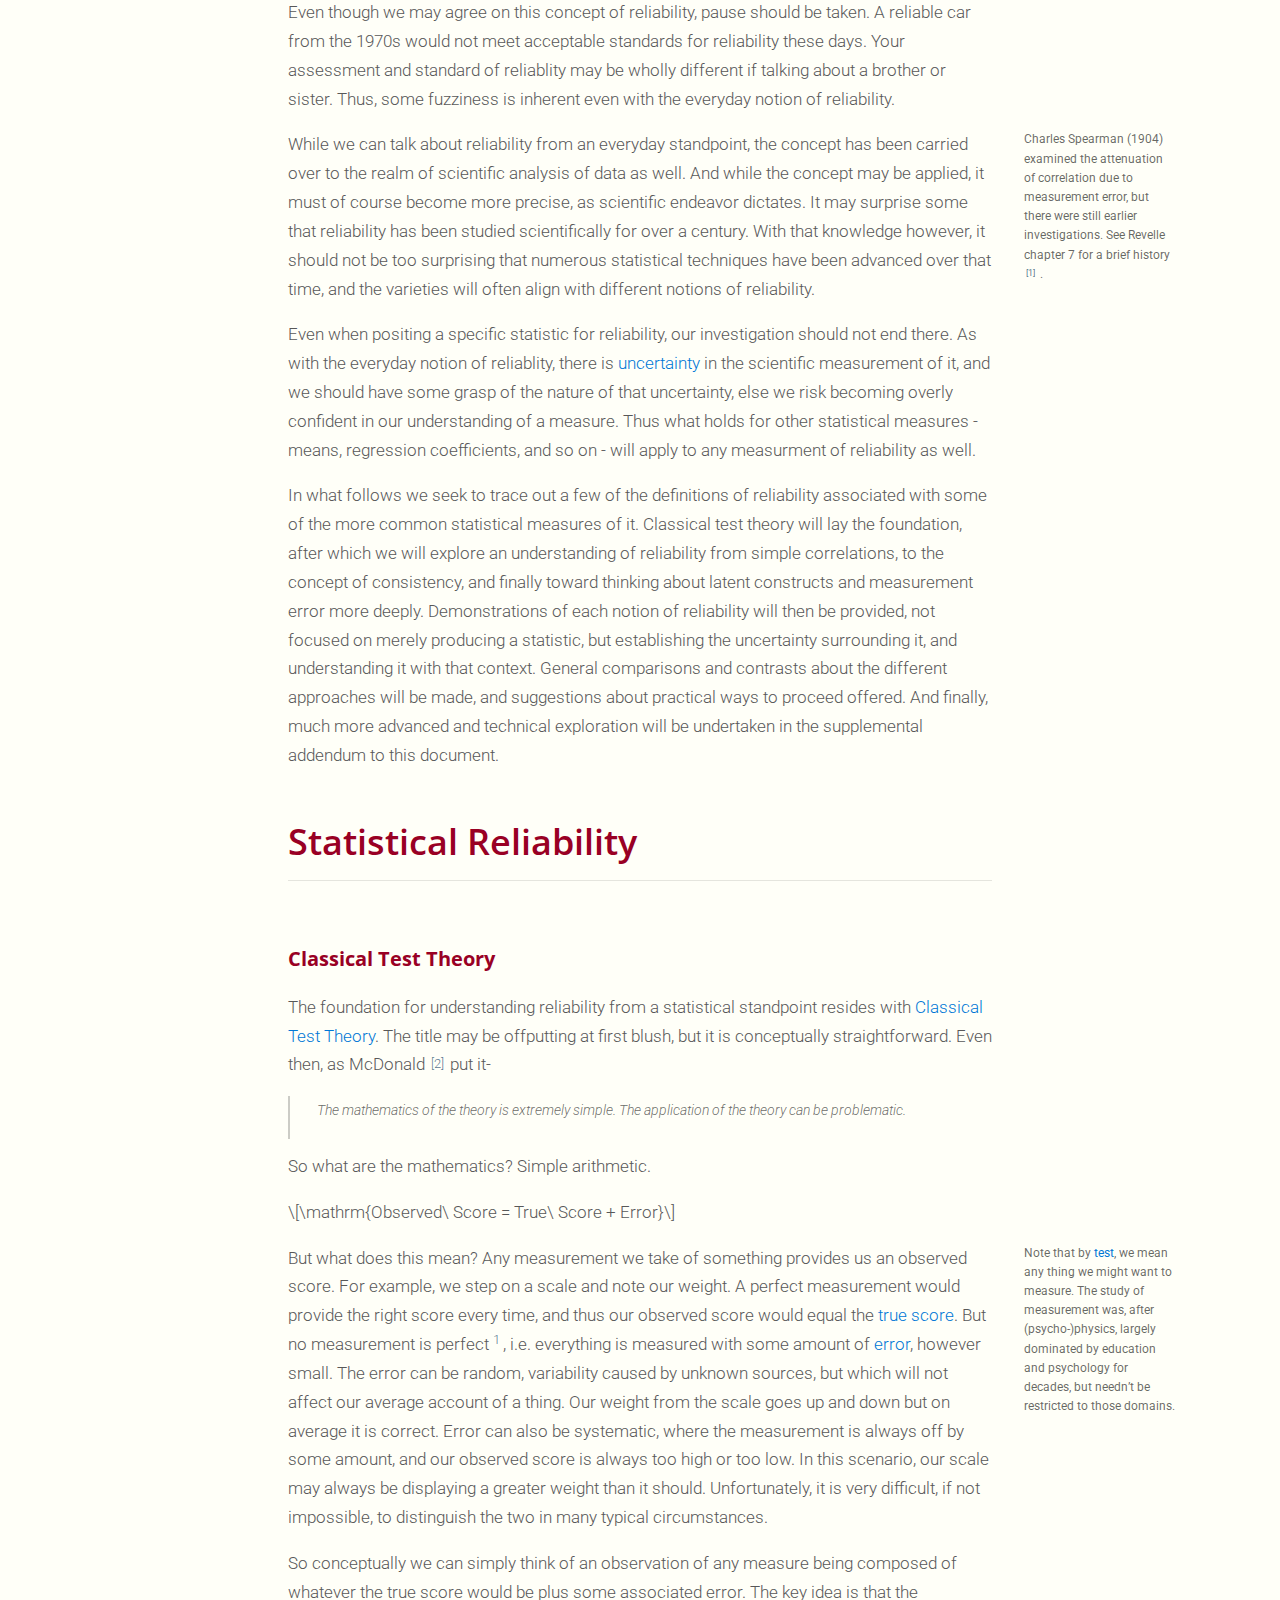
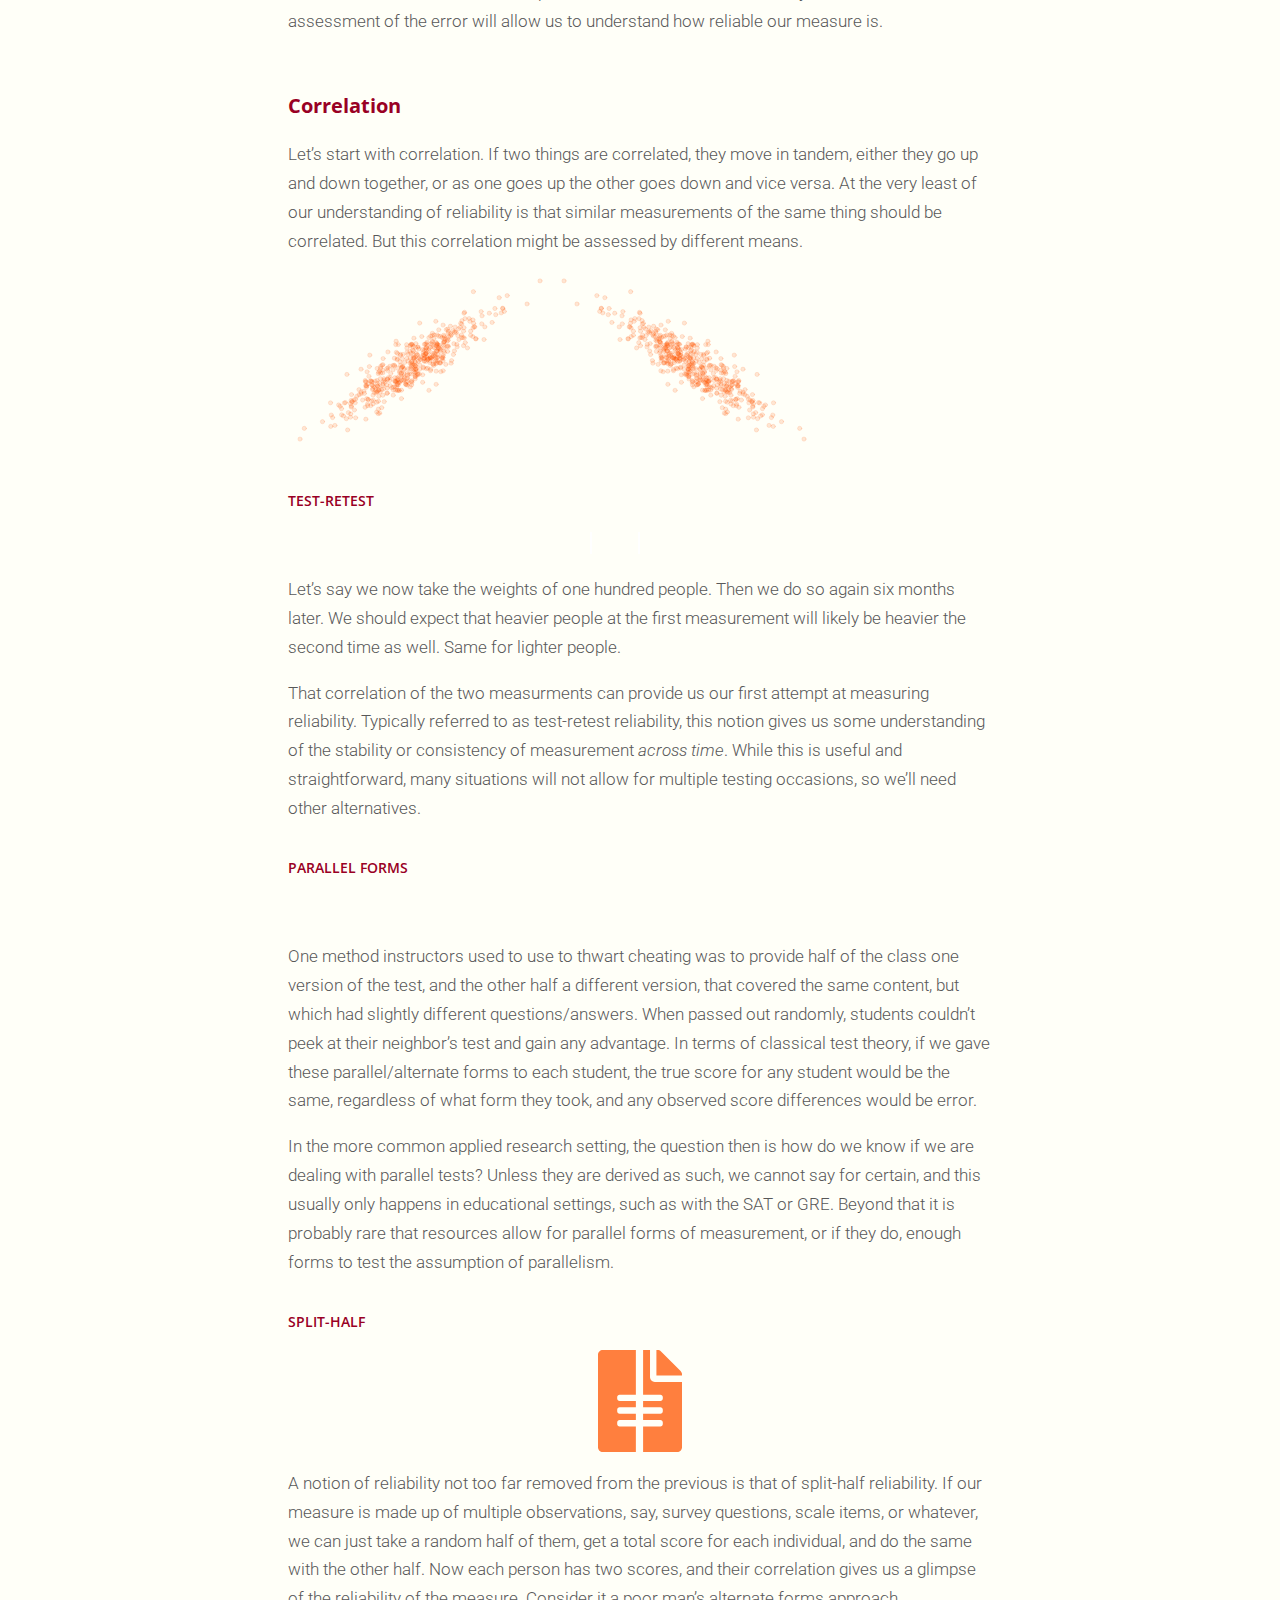
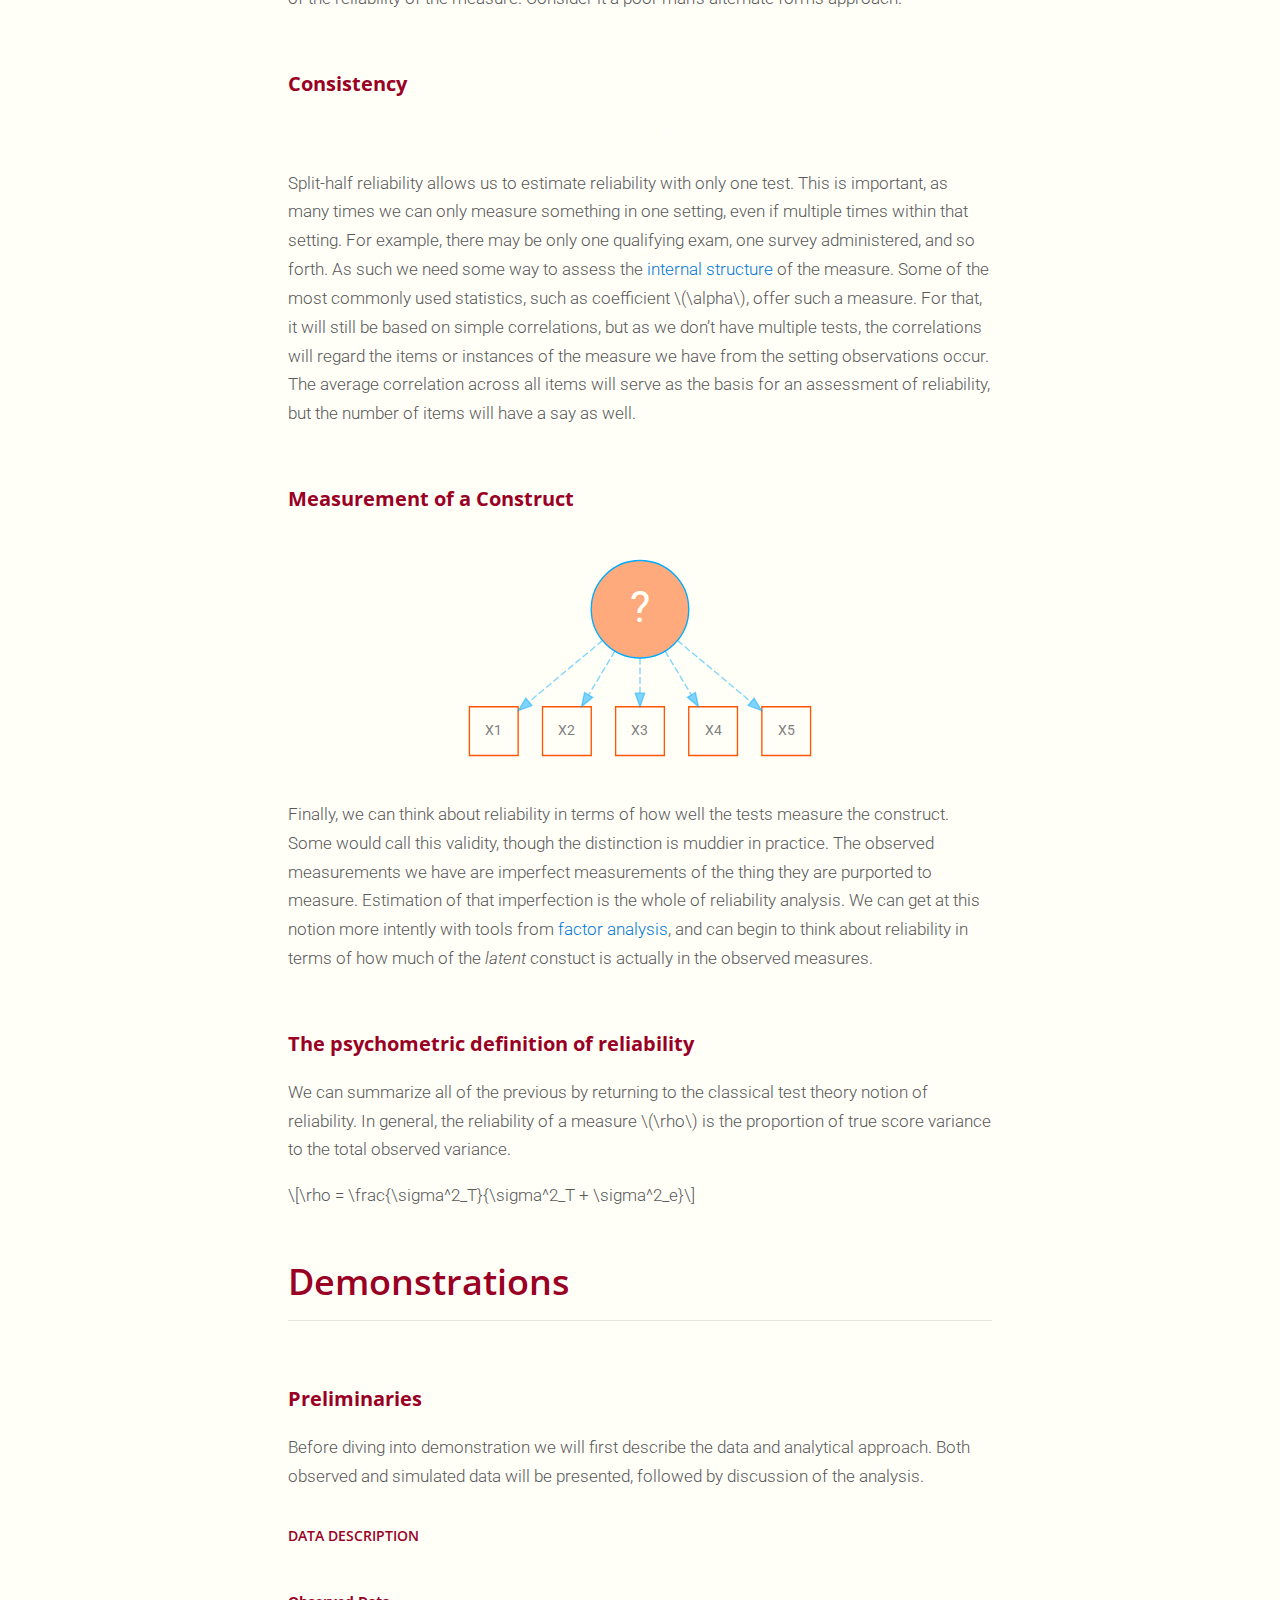
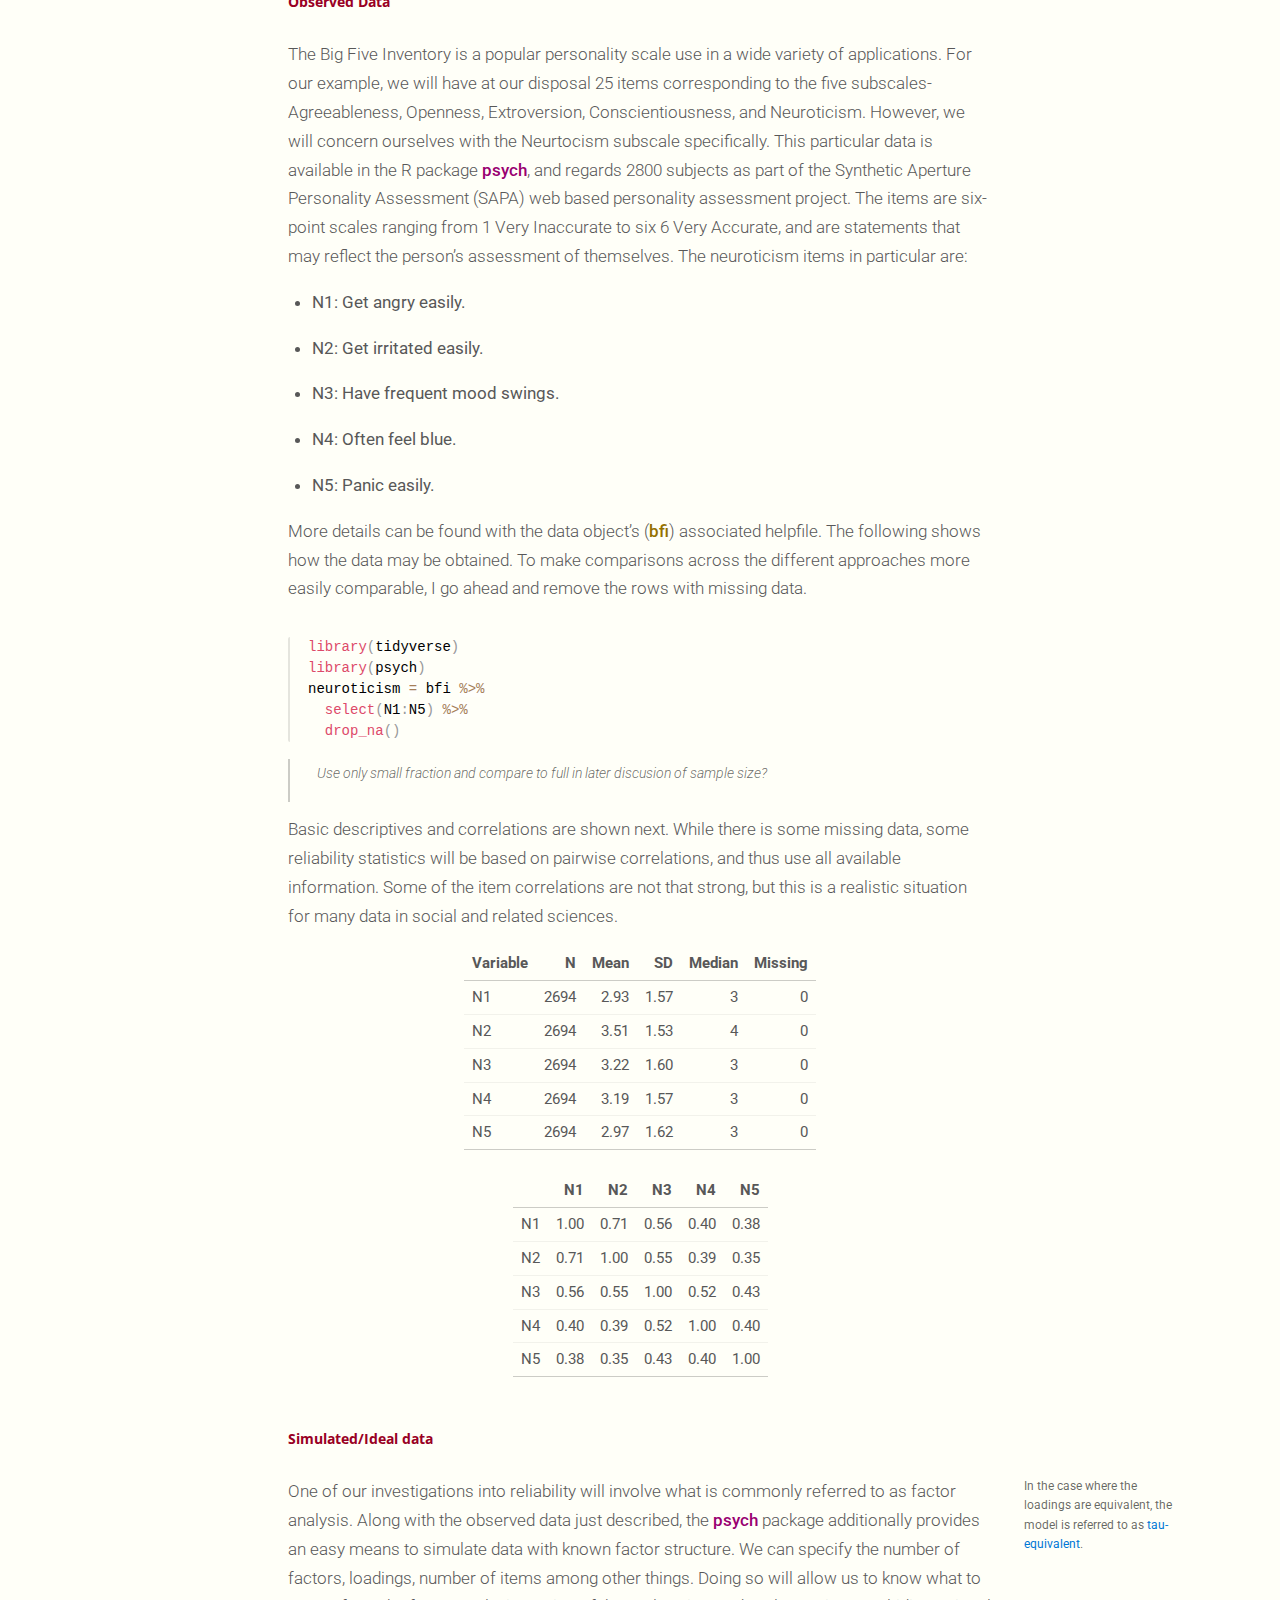
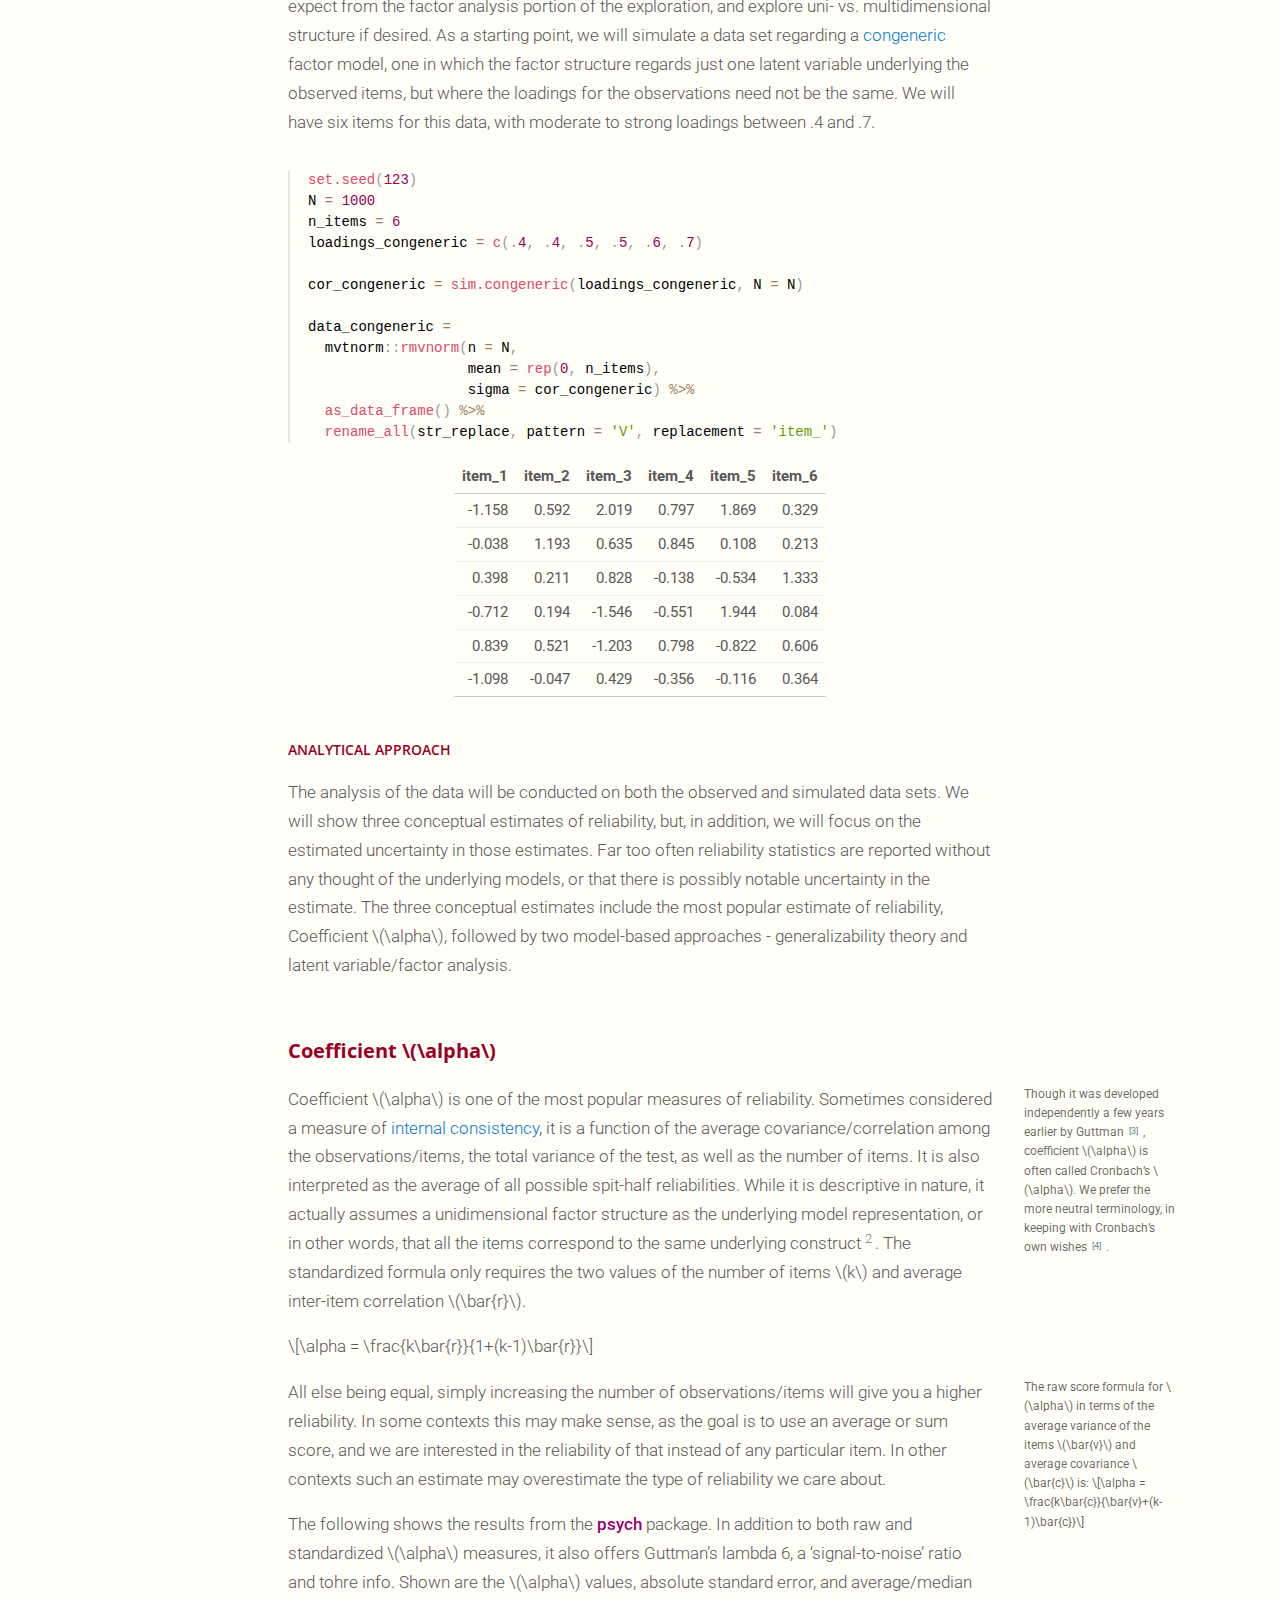
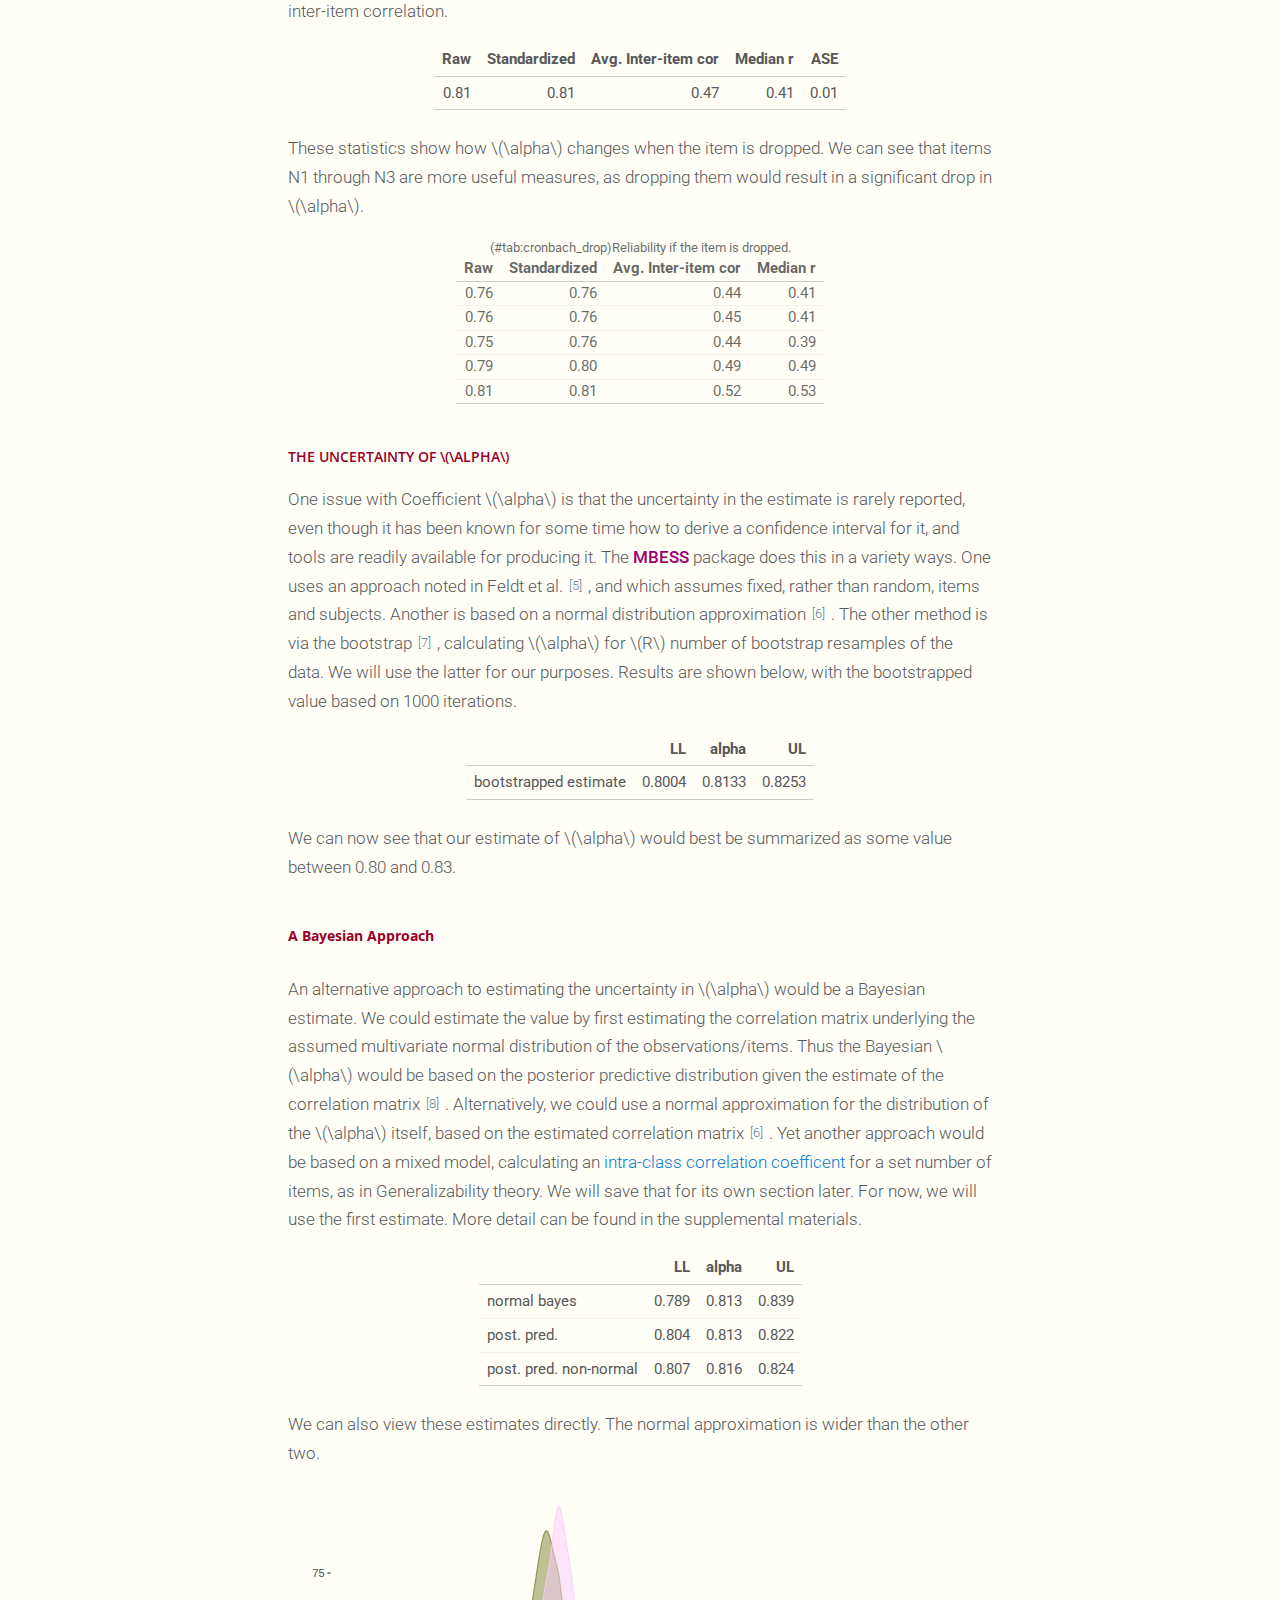
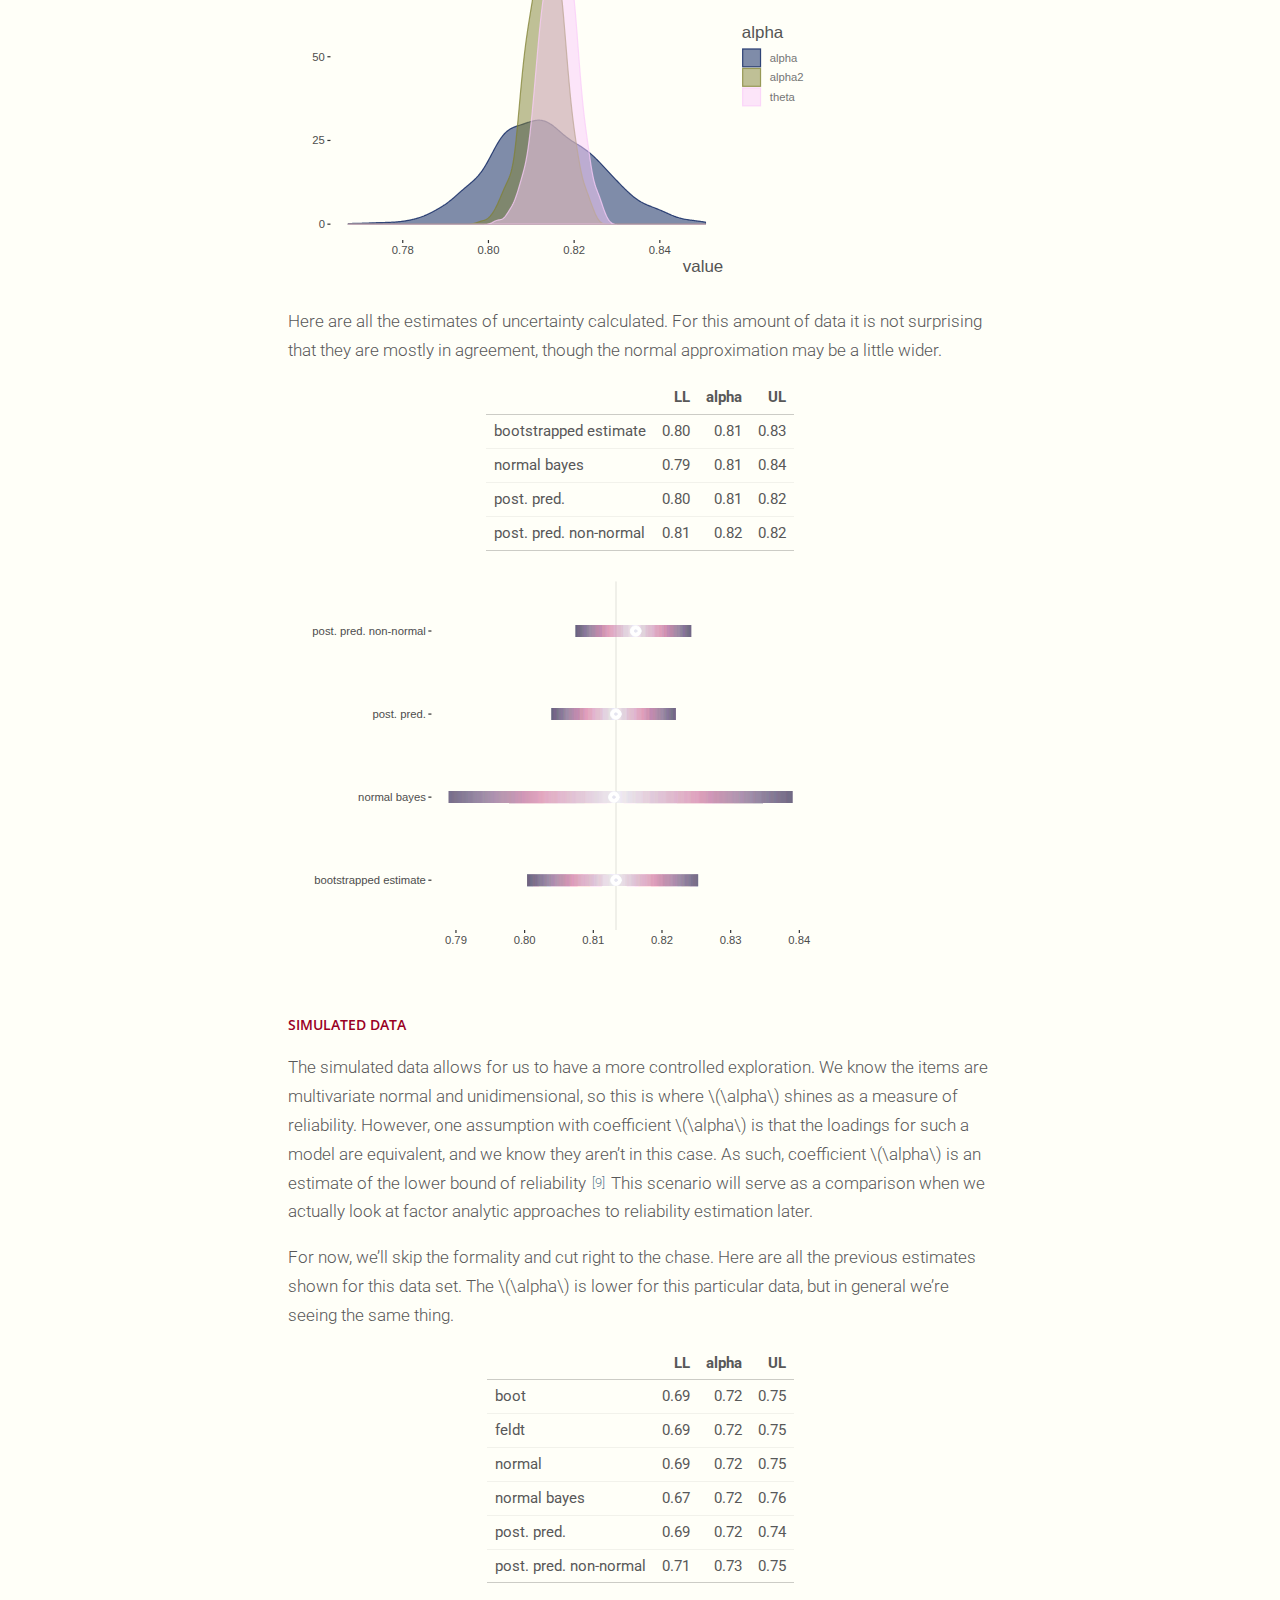
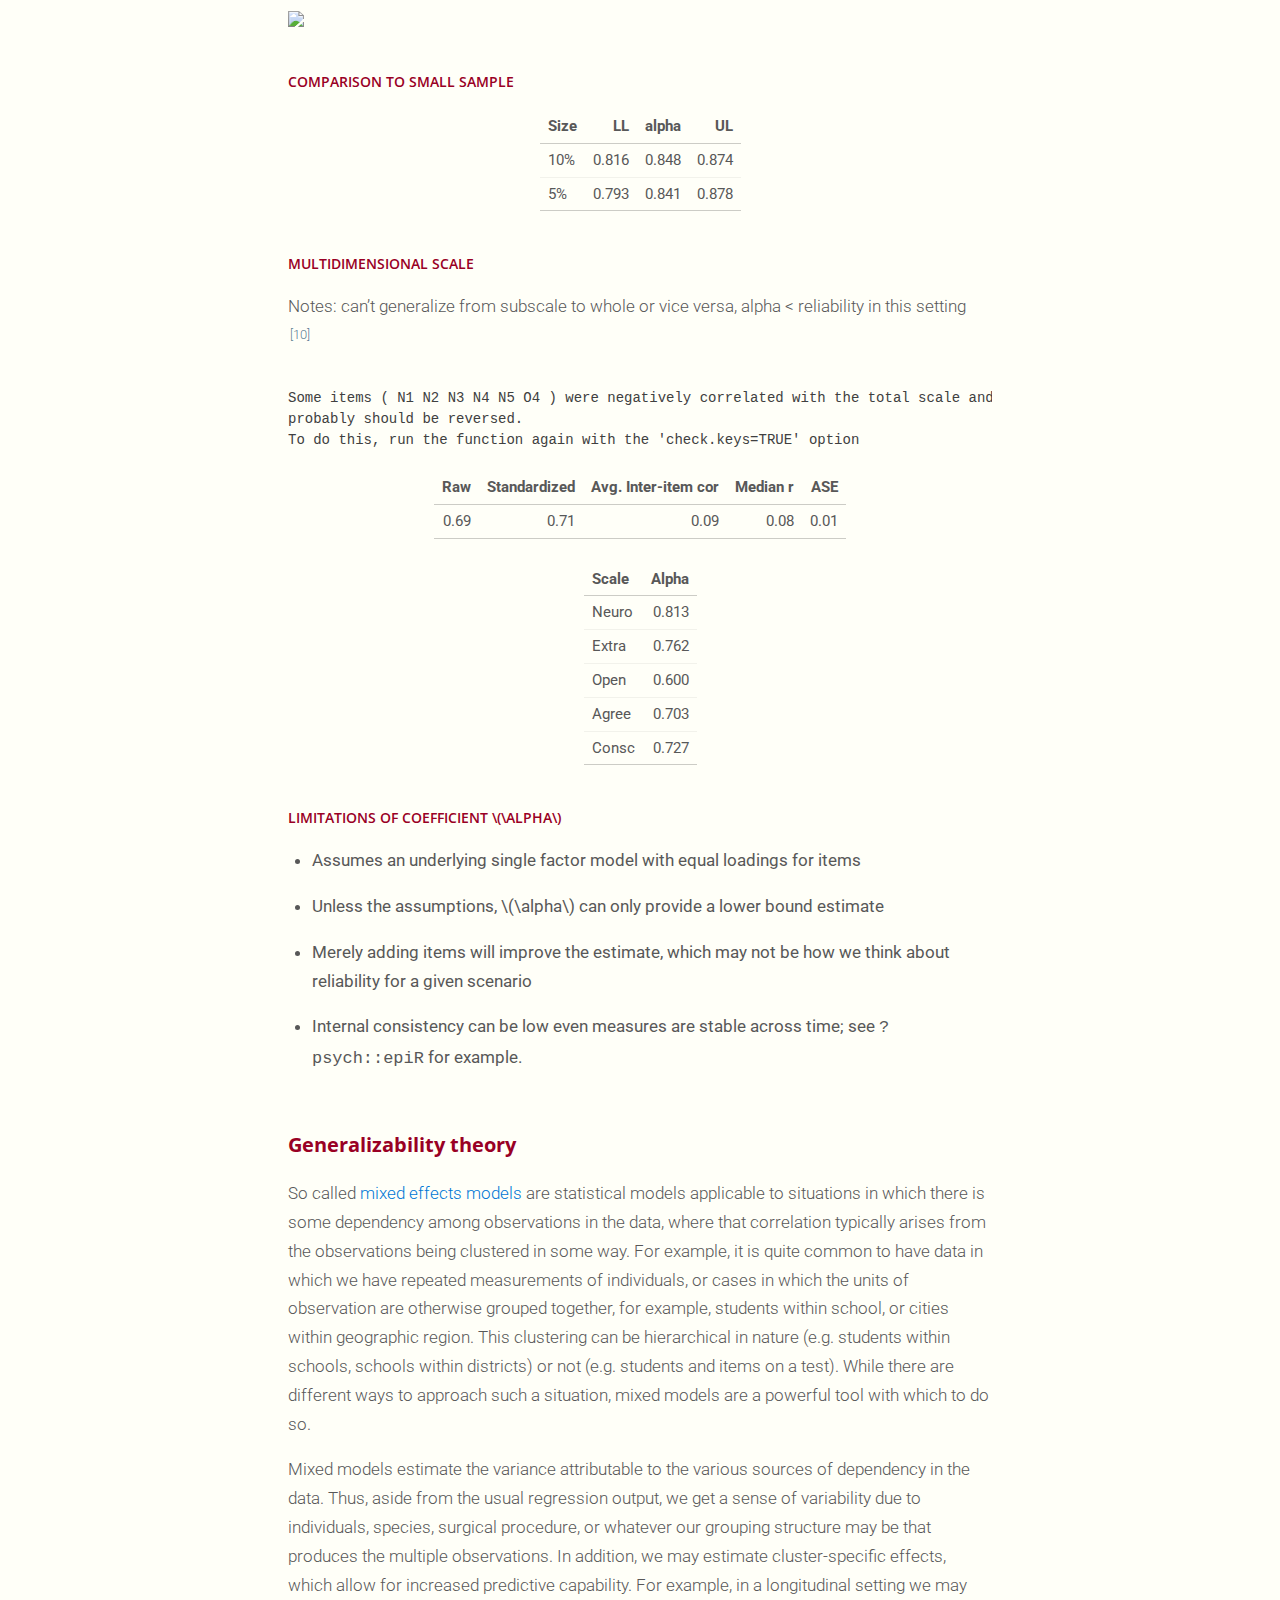
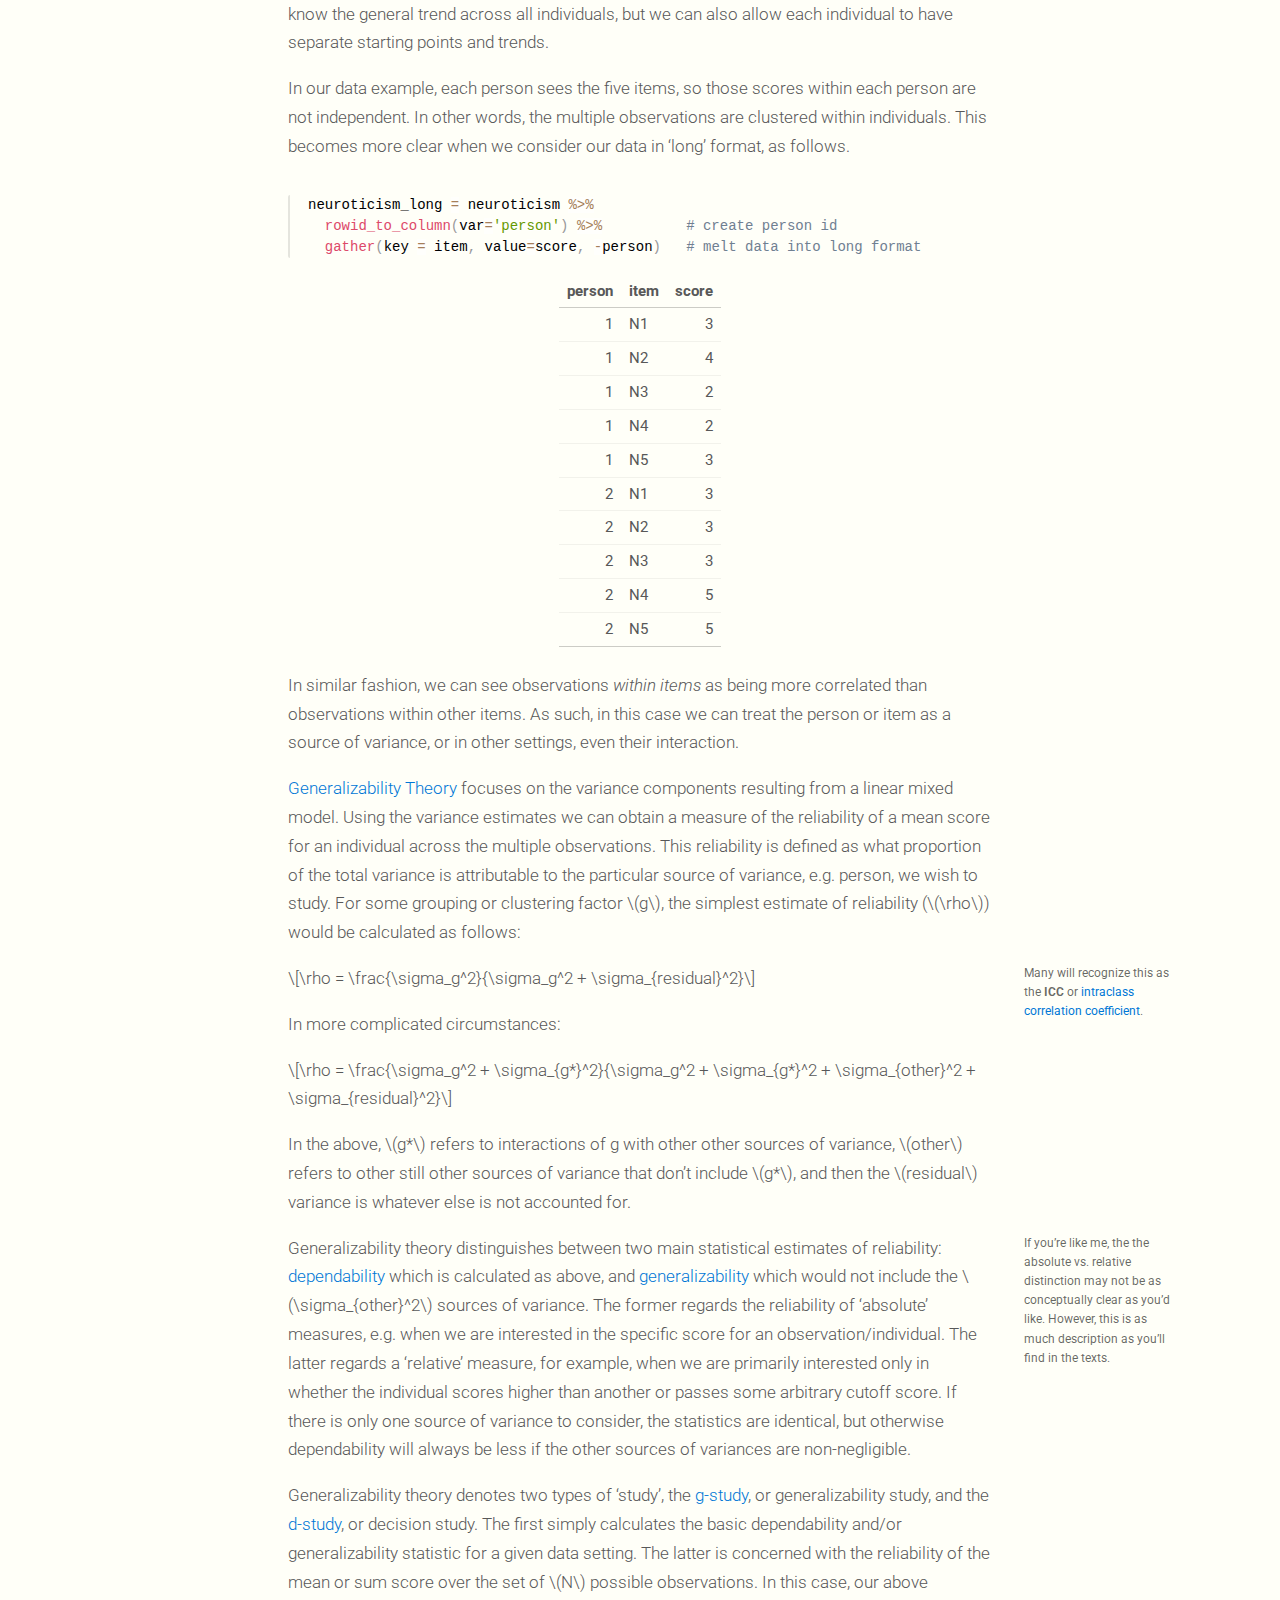
==== commit 1b610da6: "begin fa content" ====
--- a/docs/index.html
+++ b/docs/index.html
@@ -25,8 +25,8 @@
   
   
   <!--  https://schema.org/Article -->
-  <meta property="article:published" itemprop="datePublished" content="2019-06-11"/>
-  <meta property="article:created" itemprop="dateCreated" content="2019-06-11"/>
+  <meta property="article:published" itemprop="datePublished" content="2019-06-17"/>
+  <meta property="article:created" itemprop="dateCreated" content="2019-06-17"/>
   <meta name="article:author" content="Michael Clark"/>
   <meta name="article:author" content="Xilin Chen"/>
   <meta name="article:author" content="Seth Berry"/>
@@ -49,8 +49,8 @@
   <!--  https://scholar.google.com/intl/en/scholar/inclusion.html#indexing -->
   <meta name="citation_title" content="reliability: The Uncertainty of Reliability"/>
   <meta name="citation_fulltext_html_url" content="https://m-clark.github.io/reliability"/>
-  <meta name="citation_online_date" content="2019/06/11"/>
-  <meta name="citation_publication_date" content="2019/06/11"/>
+  <meta name="citation_online_date" content="2019/06/17"/>
+  <meta name="citation_publication_date" content="2019/06/17"/>
   <meta name="citation_author" content="Michael Clark"/>
   <meta name="citation_author_institution" content="University of Michigan, CSCAR"/>
   <meta name="citation_author" content="Xilin Chen"/>
@@ -68,7 +68,7 @@
   <!--radix_placeholder_rmarkdown_metadata-->
   
   <script type="text/json" id="radix-rmarkdown-metadata">
-  {"type":"list","attributes":{"names":{"type":"character","attributes":{},"value":["title","description","author","date","bibliography","output","repository_url","citation_url"]}},"value":[{"type":"character","attributes":{},"value":["The Uncertainty of Reliability"]},{"type":"character","attributes":{},"value":["Notions of consistency\n"]},{"type":"list","attributes":{},"value":[{"type":"list","attributes":{"names":{"type":"character","attributes":{},"value":["name","url","affiliation","affiliation_url"]}},"value":[{"type":"character","attributes":{},"value":["Michael Clark"]},{"type":"character","attributes":{},"value":["https://m-clark.github.io"]},{"type":"character","attributes":{},"value":["University of Michigan, CSCAR"]},{"type":"character","attributes":{},"value":["https://cscar.research.umich.edu/"]}]},{"type":"list","attributes":{"names":{"type":"character","attributes":{},"value":["name","url","affiliation","affiliation_url"]}},"value":[{"type":"character","attributes":{},"value":["Xilin Chen"]},{"type":"character","attributes":{},"value":["https://www.procedurallearning.org/"]},{"type":"character","attributes":{},"value":["University of Michigan, C-STAR"]},{"type":"character","attributes":{},"value":["https://www.procedurallearning.org/"]}]},{"type":"list","attributes":{"names":{"type":"character","attributes":{},"value":["name","url","affiliation","affiliation_url"]}},"value":[{"type":"character","attributes":{},"value":["Seth Berry"]},{"type":"character","attributes":{},"value":["https://mendoza.nd.edu/research-and-faculty/directory/seth-berry/"]},{"type":"character","attributes":{},"value":["University of Notre Dame, Mendoza"]},{"type":"character","attributes":{},"value":["https://mendoza.nd.edu/"]}]},{"type":"list","attributes":{"names":{"type":"character","attributes":{},"value":["name","url","affiliation","affiliation_url"]}},"value":[{"type":"character","attributes":{},"value":["Josh Errickson"]},{"type":"character","attributes":{},"value":["https://errickson.net/"]},{"type":"character","attributes":{},"value":["University of Michigan, CSCAR"]},{"type":"character","attributes":{},"value":["https://cscar.research.umich.edu/"]}]},{"type":"list","attributes":{"names":{"type":"character","attributes":{},"value":["name","url","affiliation","affiliation_url"]}},"value":[{"type":"character","attributes":{},"value":["Richard Herrington"]},{"type":"character","attributes":{},"value":["https://errickson.net/"]},{"type":"character","attributes":{},"value":["University of North Texas, DSA"]},{"type":"character","attributes":{},"value":["https://it.unt.edu/research/"]}]},{"type":"list","attributes":{"names":{"type":"character","attributes":{},"value":["name","url","affiliation","affiliation_url"]}},"value":[{"type":"character","attributes":{},"value":["Brian C. George"]},{"type":"character","attributes":{},"value":["https://www.procedurallearning.org/"]},{"type":"character","attributes":{},"value":["University of Michigan, PLSC"]},{"type":"character","attributes":{},"value":["https://www.procedurallearning.org/"]}]}]},{"type":"character","attributes":{},"value":["2019-06-11"]},{"type":"character","attributes":{},"value":["measurement.bib"]},{"type":"list","attributes":{"names":{"type":"character","attributes":{},"value":["distill::distill_article"]}},"value":[{"type":"list","attributes":{"names":{"type":"character","attributes":{},"value":["css","toc"]}},"value":[{"type":"character","attributes":{},"value":["radix.css"]},{"type":"logical","attributes":{},"value":[true]}]}]},{"type":"character","attributes":{},"value":["https://github.com/m-clark/reliability"]},{"type":"character","attributes":{},"value":["https://m-clark.github.io/reliability"]}]}
+  {"type":"list","attributes":{"names":{"type":"character","attributes":{},"value":["title","description","author","date","bibliography","output","repository_url","citation_url"]}},"value":[{"type":"character","attributes":{},"value":["The Uncertainty of Reliability"]},{"type":"character","attributes":{},"value":["Notions of consistency\n"]},{"type":"list","attributes":{},"value":[{"type":"list","attributes":{"names":{"type":"character","attributes":{},"value":["name","url","affiliation","affiliation_url"]}},"value":[{"type":"character","attributes":{},"value":["Michael Clark"]},{"type":"character","attributes":{},"value":["https://m-clark.github.io"]},{"type":"character","attributes":{},"value":["University of Michigan, CSCAR"]},{"type":"character","attributes":{},"value":["https://cscar.research.umich.edu/"]}]},{"type":"list","attributes":{"names":{"type":"character","attributes":{},"value":["name","url","affiliation","affiliation_url"]}},"value":[{"type":"character","attributes":{},"value":["Xilin Chen"]},{"type":"character","attributes":{},"value":["https://www.procedurallearning.org/"]},{"type":"character","attributes":{},"value":["University of Michigan, C-STAR"]},{"type":"character","attributes":{},"value":["https://www.procedurallearning.org/"]}]},{"type":"list","attributes":{"names":{"type":"character","attributes":{},"value":["name","url","affiliation","affiliation_url"]}},"value":[{"type":"character","attributes":{},"value":["Seth Berry"]},{"type":"character","attributes":{},"value":["https://mendoza.nd.edu/research-and-faculty/directory/seth-berry/"]},{"type":"character","attributes":{},"value":["University of Notre Dame, Mendoza"]},{"type":"character","attributes":{},"value":["https://mendoza.nd.edu/"]}]},{"type":"list","attributes":{"names":{"type":"character","attributes":{},"value":["name","url","affiliation","affiliation_url"]}},"value":[{"type":"character","attributes":{},"value":["Josh Errickson"]},{"type":"character","attributes":{},"value":["https://errickson.net/"]},{"type":"character","attributes":{},"value":["University of Michigan, CSCAR"]},{"type":"character","attributes":{},"value":["https://cscar.research.umich.edu/"]}]},{"type":"list","attributes":{"names":{"type":"character","attributes":{},"value":["name","url","affiliation","affiliation_url"]}},"value":[{"type":"character","attributes":{},"value":["Richard Herrington"]},{"type":"character","attributes":{},"value":["https://errickson.net/"]},{"type":"character","attributes":{},"value":["University of North Texas, DSA"]},{"type":"character","attributes":{},"value":["https://it.unt.edu/research/"]}]},{"type":"list","attributes":{"names":{"type":"character","attributes":{},"value":["name","url","affiliation","affiliation_url"]}},"value":[{"type":"character","attributes":{},"value":["Brian C. George"]},{"type":"character","attributes":{},"value":["https://www.procedurallearning.org/"]},{"type":"character","attributes":{},"value":["University of Michigan, PLSC"]},{"type":"character","attributes":{},"value":["https://www.procedurallearning.org/"]}]}]},{"type":"character","attributes":{},"value":["2019-06-17"]},{"type":"character","attributes":{},"value":["measurement.bib"]},{"type":"list","attributes":{"names":{"type":"character","attributes":{},"value":["distill::distill_article"]}},"value":[{"type":"list","attributes":{"names":{"type":"character","attributes":{},"value":["css","toc"]}},"value":[{"type":"character","attributes":{},"value":["radix.css"]},{"type":"logical","attributes":{},"value":[true]}]}]},{"type":"character","attributes":{},"value":["https://github.com/m-clark/reliability"]},{"type":"character","attributes":{},"value":["https://m-clark.github.io/reliability"]}]}
   </script>
   <!--/radix_placeholder_rmarkdown_metadata-->
   <!--radix_placeholder_navigation_in_header-->
@@ -968,7 +968,7 @@
 <!--radix_placeholder_front_matter-->
 
 <script id="distill-front-matter" type="text/json">
-{"title":"The Uncertainty of Reliability","description":"Notions of consistency","authors":[{"author":"Michael Clark","authorURL":"https://m-clark.github.io","affiliation":"University of Michigan, CSCAR","affiliationURL":"https://cscar.research.umich.edu/"},{"author":"Xilin Chen","authorURL":"https://www.procedurallearning.org/","affiliation":"University of Michigan, C-STAR","affiliationURL":"https://www.procedurallearning.org/"},{"author":"Seth Berry","authorURL":"https://mendoza.nd.edu/research-and-faculty/directory/seth-berry/","affiliation":"University of Notre Dame, Mendoza","affiliationURL":"https://mendoza.nd.edu/"},{"author":"Josh Errickson","authorURL":"https://errickson.net/","affiliation":"University of Michigan, CSCAR","affiliationURL":"https://cscar.research.umich.edu/"},{"author":"Richard Herrington","authorURL":"https://errickson.net/","affiliation":"University of North Texas, DSA","affiliationURL":"https://it.unt.edu/research/"},{"author":"Brian C. George","authorURL":"https://www.procedurallearning.org/","affiliation":"University of Michigan, PLSC","affiliationURL":"https://www.procedurallearning.org/"}],"publishedDate":"2019-06-11T00:00:00.000-05:00","citationText":"Clark, et al., 2019"}
+{"title":"The Uncertainty of Reliability","description":"Notions of consistency","authors":[{"author":"Michael Clark","authorURL":"https://m-clark.github.io","affiliation":"University of Michigan, CSCAR","affiliationURL":"https://cscar.research.umich.edu/"},{"author":"Xilin Chen","authorURL":"https://www.procedurallearning.org/","affiliation":"University of Michigan, C-STAR","affiliationURL":"https://www.procedurallearning.org/"},{"author":"Seth Berry","authorURL":"https://mendoza.nd.edu/research-and-faculty/directory/seth-berry/","affiliation":"University of Notre Dame, Mendoza","affiliationURL":"https://mendoza.nd.edu/"},{"author":"Josh Errickson","authorURL":"https://errickson.net/","affiliation":"University of Michigan, CSCAR","affiliationURL":"https://cscar.research.umich.edu/"},{"author":"Richard Herrington","authorURL":"https://errickson.net/","affiliation":"University of North Texas, DSA","affiliationURL":"https://it.unt.edu/research/"},{"author":"Brian C. George","authorURL":"https://www.procedurallearning.org/","affiliation":"University of Michigan, PLSC","affiliationURL":"https://www.procedurallearning.org/"}],"publishedDate":"2019-06-17T00:00:00.000-04:00","citationText":"Clark, et al., 2019"}
 </script>
 
 <!--/radix_placeholder_front_matter-->
@@ -995,7 +995,7 @@
   
 ,   Brian C. George <a href="https://www.procedurallearning.org/" class="uri">https://www.procedurallearning.org/</a> (University of Michigan, PLSC)<a href="https://www.procedurallearning.org/" class="uri">https://www.procedurallearning.org/</a>
   
-<br/>2019-06-11
+<br/>2019-06-17
 </div>
 
 <div class="d-article">
@@ -1085,8 +1085,8 @@
 <h3 id="measurement-of-a-construct">Measurement of a Construct</h3>
 <div class="layout-chunk" data-layout="l-body">
 <div style="width:50%; margin:0 auto; font-family:Roboto; font-size:50%">
-<div id="htmlwidget-46779247911cff556cf6" style="width:100%;height:250px;" class="grViz html-widget"></div>
-<script type="application/json" data-for="htmlwidget-46779247911cff556cf6">{"x":{"diagram":"digraph Factor  {\n graph [rankdir=TB  bgcolor=transparent]\n node [fontname=\"Roboto\" fontsize=10 fontcolor=gray50 shape=box width=.5 color=\"#ff5500\"];\n edge [fontname=\"Roboto\" fontsize=10 fontcolor=gray50 color=\"#00aaff80\" style=\"dashed\"];\n X1  [label = \"X1\"];\n X2  [label = \"X2\"];\n X3  [label = \"X3\"];\n X4  [label = \"X4\"];\n X5  [label = \"X5\"];\n\n node [shape=circle width=1];\n   C [label = \"?\" style=filled color=\"#00aaff\", fillcolor=\"#ff550080\" fontcolor=\"#fffff8\" fontsize=32];\n   C -> X1  ;\n   C -> X2  ;\n   C -> X3  ;\n   C -> X4  ;\n   C -> X5  ;\n \n { rank=same; \n X1; X2; X3; X4; X5; }\n \n}","config":{"engine":"dot","options":null}},"evals":[],"jsHooks":[]}</script>
+<div id="htmlwidget-5ac90fd2ed39fb3b8595" style="width:100%;height:250px;" class="grViz html-widget"></div>
+<script type="application/json" data-for="htmlwidget-5ac90fd2ed39fb3b8595">{"x":{"diagram":"digraph Factor  {\n graph [rankdir=TB  bgcolor=transparent]\n node [fontname=\"Roboto\" fontsize=10 fontcolor=gray50 shape=box width=.5 color=\"#ff5500\"];\n edge [fontname=\"Roboto\" fontsize=10 fontcolor=gray50 color=\"#00aaff80\" style=\"dashed\"];\n X1  [label = \"X1\"];\n X2  [label = \"X2\"];\n X3  [label = \"X3\"];\n X4  [label = \"X4\"];\n X5  [label = \"X5\"];\n\n node [shape=circle width=1];\n   C [label = \"?\" style=filled color=\"#00aaff\", fillcolor=\"#ff550080\" fontcolor=\"#fffff8\" fontsize=32];\n   C -> X1  ;\n   C -> X2  ;\n   C -> X3  ;\n   C -> X4  ;\n   C -> X5  ;\n \n { rank=same; \n X1; X2; X3; X4; X5; }\n \n}","config":{"engine":"dot","options":null}},"evals":[],"jsHooks":[]}</script>
 </div>
 </div>
 <p>Finally, we can think about reliability in terms of how well the tests measure the construct. Some would call this validity, though the distinction is muddier in practice. The observed measurements we have are imperfect measurements of the thing they are purported to measure. Estimation of that imperfection is the whole of reliability analysis. We can get at this notion more intently with tools from <span class="emph">factor analysis</span>, and can begin to think about reliability in terms of how much of the <em>latent</em> constuct is actually in the observed measures.</p>
@@ -2475,7 +2475,32 @@
 <h4 id="simulated-data-1">Simulated Data</h4>
 <h4 id="multidimensional-scale-1">Multidimensional Scale</h4>
 <h4 id="limitations-of-g-theory">Limitations of G-theory</h4>
+<ul>
+<li>unbalanced designs mean harmonic geometric median</li>
+<li>random slopes</li>
+<li>non-normal</li>
+</ul>
 <h3 id="factor-analysis">Factor Analysis</h3>
+<p>With <span class="emph">factor analysis</span>, or <span class="emph">latent variable modeling</span>, we seek to find hidden variables that can explain the ones we observe. Take our current example with neuroticism. There is no direct measurement of neuroticism. However, we can ask several questions that get at the idea of it, and presumably these items will be notably correlated if they do measure the underlying construct well. Factor analysis will help us determine just how well the observed variables, and allows us to understand a single contruct rather than possibly many items.</p>
+<aside>
+Factor analysis can also be grouped under a broad heading of dimension reduction techniques that include principal components analysis, mixture models, latent dirichlet allocation, and more.
+</aside>
+<p>As with classical test theory, we generally assume that the observed variables are random observations of the construct, such that repeated analysis would produce the same thing. For example, the five neuroticism items are random draws from 25, and we should get the same thing more or less, regardless of which handful of items we choose. More generally, the 25 items are drawn from a universe of items that could be used to measure the latent variable. This notion would hold to other scenarios of repeated measures or clustered observations in general.</p>
+<div class="layout-chunk" data-layout="l-body">
+<div style="width:50%; margin:0 auto; font-family:Roboto; font-size:50%">
+<div id="htmlwidget-8ddf648d8041ec8360c3" style="width:100%;height:250px;" class="grViz html-widget"></div>
+<script type="application/json" data-for="htmlwidget-8ddf648d8041ec8360c3">{"x":{"diagram":"digraph Factor  {\n graph [rankdir=TB  bgcolor=transparent]\n node [fontname=\"Roboto\" fontsize=10 fontcolor=gray50 shape=box width=.5 color=\"#ff5500\"];\n edge [fontname=\"Roboto\" fontsize=10 fontcolor=gray50 color=\"#00aaff80\" style=\"dashed\"];\n X1  [label = \"Anger\"];\n X2  [label = \"Irritated\"];\n X3  [label = \"Mood Swings\"];\n X4  [label = \"Feel Blue\"];\n X5  [label = \"Panic\"];\n\n node [shape=circle width=1];\n   C [label = \"Neuroticism\" style=filled color=\"#00aaff\", fillcolor=\"#ff550080\" fontcolor=\"#fffff8\" fontsize=14];\n   C -> X1  ;\n   C -> X2  ;\n   C -> X3  ;\n   C -> X4  ;\n   C -> X5  ;\n \n { rank=same; \n X1; X2; X3; X4; X5; }\n \n}","config":{"engine":"dot","options":null}},"evals":[],"jsHooks":[]}</script>
+</div>
+</div>
+<p>Conducting factor analysis involves estimating the correlations implied by the paths from the latent construct to the observed variables (called <span class="emph">loadings</span>), as we well as estimating the (residual) variance of each item and (usually) the latent variable itself. The latent variable is assumed to have mean 0 and scaled arbitrarily to the first item, or simply standardized to have unit variance.</p>
+<p>Factor analysis can be said to take on a more <span class="emph">structured</span> approach, or one that is more <span class="emph">exploratory</span> and data-driven. If we have only a single construct these are indistinguishable. But let’s say we are developing this personality measure for the first time. Theory would suggest five total constructs, but since we in a testing stage, we may simply let the data decide how many factors there should be based on some criterion. In the structured approach, by contrast, we would only let the items we think measure neuroticism load on a neuroticism latent variable, and likewise for the other constructs. The following shows how this might look for two factors.</p>
+<div class="layout-chunk" data-layout="l-body">
+<div style="width:50%; margin:0 auto; font-family:Roboto; font-size:75%">
+<div id="htmlwidget-f2ed2385be31babe78b7" style="width:100%;height:500px;" class="grViz html-widget"></div>
+<script type="application/json" data-for="htmlwidget-f2ed2385be31babe78b7">{"x":{"diagram":"digraph Factor  {\n graph [rankdir=TB  bgcolor=transparent]\n node [fontname=\"Roboto\" fontsize=10 fontcolor=gray50 shape=box width=2 color=\"#ff5500\"];\n edge [fontname=\"Roboto\" fontsize=10 fontcolor=gray50 color=\"#00aaff\"];\n A1  [label = \"A1\"];\n A2  [label = \"A2\"];\n A3  [label = \"A3\"];\n A4  [label = \"A4\"];\n A5  [label = \"A5\"];\n N1  [label = \"N1\"];\n N2  [label = \"N2\"];\n N3  [label = \"N3\"];\n N4  [label = \"N4\"];\n N5  [label = \"N5\"];\n\n node [shape=ellipse width=1];\n   Agree -> A1  ; #[label = -0.5];\n   Agree -> A2  ; #[label = 0.8];\n   Agree -> A3  ; #[label = 0.8];\n   Agree -> A4  ; #[label = 0.6];\n   Agree -> A5  ; #[label = 0.7];\n   Neuro -> N1  ; #[label = 0.8];\n   Neuro -> N2  ; #[label = 0.8];\n   Neuro -> N3  ; #[label = 0.7];\n   Neuro -> N4  ; #[label = 0.7];\n   Neuro -> N5  ; #[label = 0.5];\n \n Agree -> Neuro [arrowhead=\"both\"]\n \n { rank=same;\n A1; A2; A3; A4; A5; \n N1; N2; N3; N4; N5; }\n { rank=same;\n Neuro; Agree; \n }\n}","config":{"engine":"dot","options":null}},"evals":[],"jsHooks":[]}</script>
+</div>
+</div>
+<p>We will keep things simple for our purposes starting out. Conducting a factor analysis can be very simple, and we will do so just for the neuroticism data as before.</p>
 <p>omega (as generalization of alpha), ave</p>
 <h4 id="the-uncertainty-of-factor-loadings">The Uncertainty of Factor Loadings</h4>
 <h4 id="simulated-data-2">Simulated Data</h4>
@@ -2551,7 +2576,7 @@
 <p>If you see mistakes or want to suggest changes, please <a href="https://github.com/m-clark/reliability/issues/new">create an issue</a> on the source repository.</p>
 <h3 id="citation">Citation</h3>
 <p>For attribution, please cite this work as</p>
-<pre class="citation-appendix short">Clark, et al. (2019, June 11). reliability: The Uncertainty of Reliability. Retrieved from https://m-clark.github.io/reliability</pre>
+<pre class="citation-appendix short">Clark, et al. (2019, June 17). reliability: The Uncertainty of Reliability. Retrieved from https://m-clark.github.io/reliability</pre>
 <p>BibTeX citation</p>
 <pre class="citation-appendix long">@misc{clark2019the,
   author = {Clark, Michael and Chen, Xilin and Berry, Seth and Errickson, Josh and Herrington, Richard and George, Brian C.},
